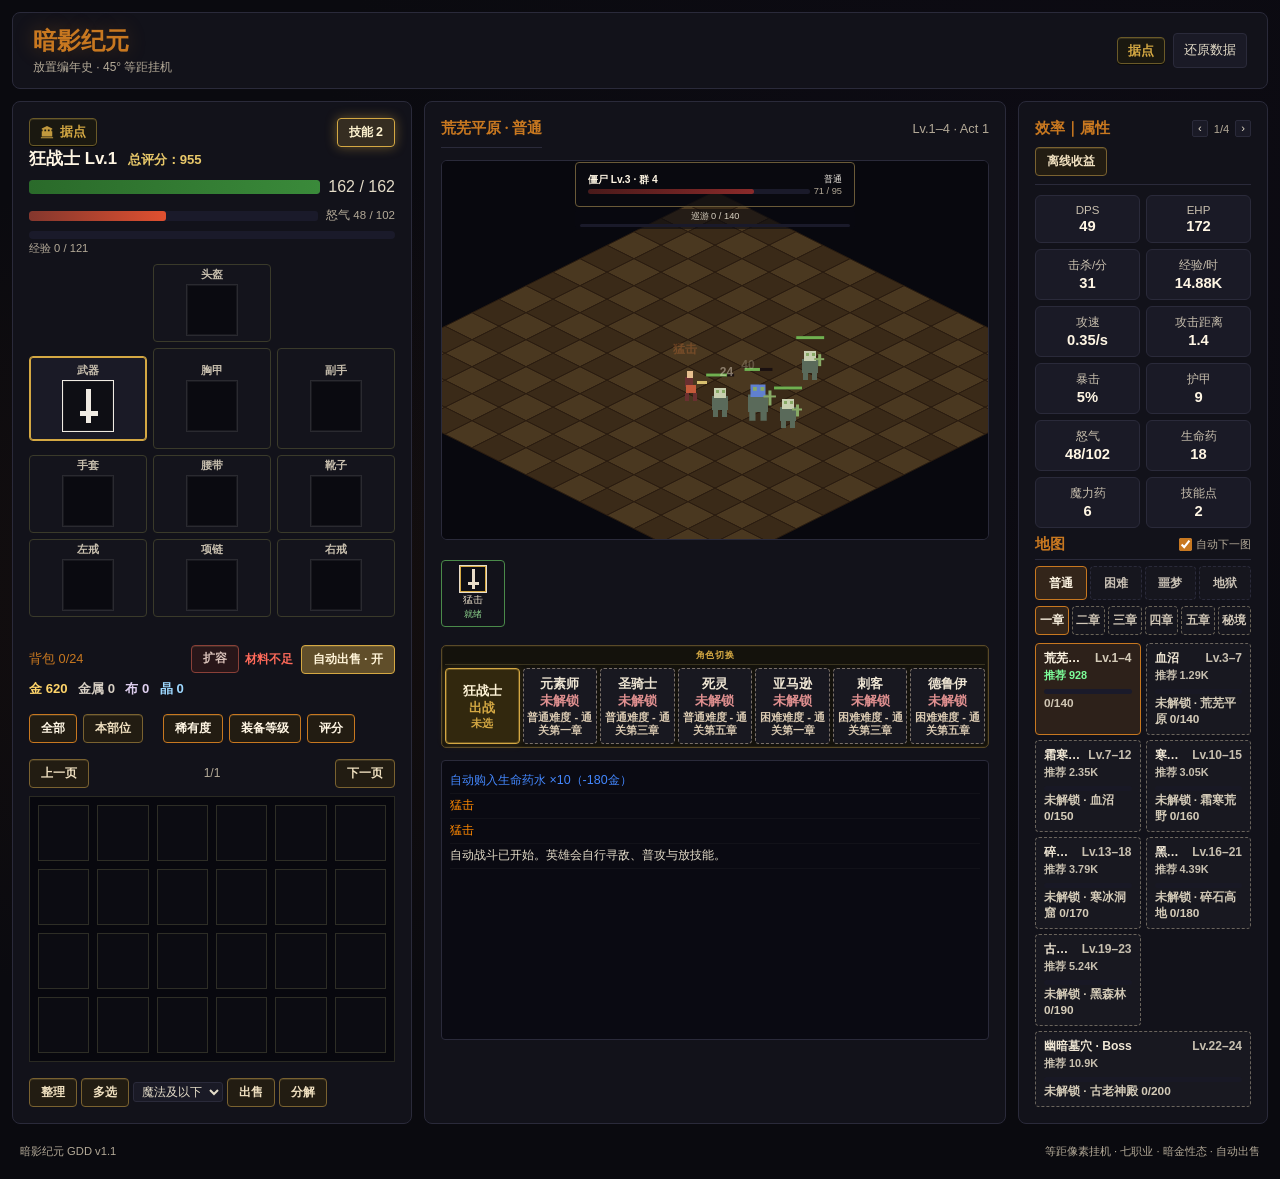
==== index.html @ 56e0a12c "Ship pack sizes, 25% lower drops, rarity scales, and per-hero auto-sell. Tune spawn counts by act an" ====
<!DOCTYPE html>
<html lang="zh-CN">
<head>
  <meta charset="UTF-8">
  <meta name="viewport" content="width=device-width, initial-scale=1, viewport-fit=cover">
  <meta name="theme-color" content="#0a0a0f">
  <meta name="apple-mobile-web-app-capable" content="yes">
  <title>暗影纪元：放置编年史</title>
  <script>
  (function () {
    function detectMobileUi() {
      const w = window.innerWidth || document.documentElement.clientWidth || 0;
      const h = window.innerHeight || document.documentElement.clientHeight || 0;
      const short = Math.min(w, h);
      const coarse = window.matchMedia('(pointer: coarse)').matches;
      const noHover = window.matchMedia('(hover: none)').matches;
      const ua = navigator.userAgent || '';
      const phone = /Android.*Mobile|iPhone|iPod|webOS|BlackBerry|IEMobile|Opera Mini|Mobile/i.test(ua)
        && !/iPad|Tablet/i.test(ua);
      const tablet = /iPad|Tablet|Android(?!.*Mobile)/i.test(ua)
        || (navigator.platform === 'MacIntel' && navigator.maxTouchPoints > 1);
      if (phone) return true;
      if (w <= 900) return true;
      if ((tablet || coarse || noHover) && w < 1100) return true;
      if ((coarse || noHover) && short < 700) return true;
      return false;
    }
    function applyUiMode() {
      const mobile = detectMobileUi();
      document.documentElement.dataset.ui = mobile ? 'mobile' : 'desktop';
    }
    applyUiMode();
    window.__detectMobileUi = detectMobileUi;
    window.__applyUiMode = applyUiMode;
  })();
  </script>
  <link rel="stylesheet" href="css/style.css?v=130">
</head>
<body data-mview="combat">
  <div class="app">
    <header class="header">
      <div class="logo">
        <h1>暗影纪元</h1>
        <span class="subtitle">放置编年史 · 45° 等距挂机</span>
      </div>
      <div class="header-actions">
        <button type="button" id="btn-town-m" class="btn-head mobile-only">据点</button>
        <button type="button" id="btn-reset-save" class="btn btn-danger">还原数据</button>
      </div>
    </header>

    <main class="main-grid">
      <section class="panel hero-panel" id="camp-panel">
        <div class="camp-head">
          <div>
            <button type="button" id="btn-shop" class="btn-head">
              <svg class="btn-ico" viewBox="0 0 16 16" aria-hidden="true"><path fill="currentColor" d="M1 14h14v1H1zm1-1h12V7H2zm1-6h2V5H3zm4 0h2V5H7zm4 0h2V5h-2zM2 4l6-3 6 3v1H2z"/></svg>
              据点
            </button>
            <div id="hero-name" class="hero-name">狂战士 Lv.1</div>
          </div>
          <div class="camp-head-right">
            <div id="hero-status" class="status dead" hidden></div>
            <button type="button" class="btn-small" id="btn-skills">技能</button>
          </div>
        </div>
        <div class="hp-container">
          <div class="hp-bar-bg"><div id="hero-hp-bar" class="hp-bar hero-hp"></div></div>
          <span id="hero-hp-text">120 / 120</span>
        </div>
        <div class="hp-container res-container">
          <div class="hp-bar-bg"><div id="hero-res-bar" class="hp-bar hero-res"></div></div>
          <span id="hero-res-text">魔法 0 / 100</span>
        </div>
        <div class="exp-container camp-exp">
          <div class="exp-bar-bg"><div id="exp-bar" class="exp-bar"></div></div>
          <span id="exp-text" class="exp-text">经验 0 / 500</span>
          <span id="exp-pen" class="exp-pen" hidden></span>
        </div>
        <div class="camp-mid">
          <div id="equip-slots" class="d2-doll"></div>
        </div>
        <div id="set-preview" class="set-preview"></div>
        <div class="camp-inv-head">
          <div class="camp-inv-title">
            <span>背包 <span id="inv-count">0/24</span></span>
            <div class="bag-expand-wrap">
              <button type="button" class="btn-small" id="btn-bag-expand">扩容</button>
              <span id="bag-expand-hint" class="bag-expand-hint" hidden>材料不足</span>
            </div>
            <div class="autosell-wrap">
              <button type="button" class="btn-small" id="btn-autosell">自动出售</button>
              <div id="autosell-pop" class="autosell-pop" hidden>
                <div class="as-scope">仅当前角色 · 与地图进度分开保存</div>
                <button type="button" class="as-opt as-off" data-as="off">关闭自动处理</button>
                <div class="as-acts">
                  <button type="button" class="as-opt" data-as-act="sell">处理：出售</button>
                  <button type="button" class="as-opt" data-as-act="salvage">处理：分解</button>
                </div>
                <div id="autosell-opts" class="as-opts"></div>
                <label class="as-ilvl">装备等级 ≥
                  <input id="as-ilvl" type="number" min="0" max="99" step="1" value="0">
                  不处理（0=不限）
                </label>
                <label class="as-keep"><input type="checkbox" id="as-better"> 留更高DPS</label>
              </div>
            </div>
          </div>
          <div class="res-strip">
            <span class="res gold">金 <span id="gold-amount">0</span></span>
            <span class="res mat-metal">金属 <span id="mat-metal">0</span></span>
            <span class="res mat-cloth">布 <span id="mat-cloth">0</span></span>
            <span class="res mat-crystal">晶 <span id="mat-crystal">0</span></span>
          </div>
        </div>
        <div id="camp-inv-filters" class="inv-filters"></div>
        <div id="inv-bulk-bar" class="bulk-bar" hidden></div>
        <div class="inv-pager">
          <button type="button" class="btn-small" id="inv-prev">上一页</button>
          <span id="inv-page-label">1/1</span>
          <button type="button" class="btn-small" id="inv-next">下一页</button>
        </div>
        <div id="camp-inv" class="inv-grid"></div>
        <div class="camp-inv-tools">
          <button type="button" class="btn-small" id="btn-sort">整理</button>
          <button type="button" class="btn-small" id="btn-inv-multi">多选</button>
          <select id="junk-q" class="sel-inline" title="装备筛选"></select>
          <button type="button" class="btn-small" id="btn-sell-junk">出售</button>
          <button type="button" class="btn-small" id="btn-salvage-junk">分解</button>
        </div>
      </section>

      <section class="panel combat-panel">
        <div class="map-info">
          <h2 id="current-map-name">荒芜平原</h2>
          <span id="map-level-range" class="map-level">怪物 Lv.1–6</span>
        </div>
        <div class="combat-stage">
          <canvas id="iso-canvas" class="iso-canvas" width="720" height="420"></canvas>
          <div class="combat-hud">
            <div class="monster-display compact">
              <div class="monster-title-row">
                <div id="monster-name" class="monster-name">搜寻目标…</div>
                <span id="monster-kind" class="monster-kind"></span>
              </div>
              <div class="hp-container">
                <div class="hp-bar-bg"><div id="monster-hp-bar" class="hp-bar monster-hp"></div></div>
                <span id="monster-hp-text">—</span>
              </div>
              <div id="boss-winrate" class="boss-winrate" style="display:none"></div>
            </div>
            <div id="kill-counter" class="kill-counter">击杀 0 / 80</div>
          </div>
          <div id="combat-buffs" class="combat-buffs"></div>
        </div>
        <div id="combat-skills" class="combat-skills" aria-label="主动技能"></div>
        <div class="char-switch">
          <div class="char-switch-label">角色切换</div>
          <div id="char-tabs" class="char-tabs" role="tablist" aria-label="切换角色"></div>
        </div>
        <div id="combat-log" class="combat-log"></div>
      </section>

      <section class="panel stats-panel">
        <div class="stats-head">
          <h2 id="attr-page-title">效率｜属性</h2>
          <span class="attr-pager">
            <button type="button" class="btn-tiny" id="attr-prev">‹</button>
            <span id="attr-page-label">1/4</span>
            <button type="button" class="btn-tiny" id="attr-next">›</button>
          </span>
          <button type="button" id="btn-offline" class="btn-small btn-offline">离线收益</button>
        </div>
        <div id="camp-attrs" class="camp-attrs"></div>
        <h2 class="map-head">地图
          <label class="map-auto"><input type="checkbox" id="chk-auto-next-map"> 自动下一图</label>
        </h2>
        <div id="map-select" class="map-select">
          <div id="diff-select" class="diff-select"></div>
          <div id="map-acts" class="map-acts"></div>
          <div id="map-list" class="map-list"></div>
        </div>
      </section>
    </main>

    <footer class="footer">
      <span>暗影纪元 GDD v1.1</span>
      <span>等距像素挂机 · 七职业 · 暗金性态 · 自动出售</span>
    </footer>
  </div>

  <nav id="mobile-nav" class="mobile-nav" aria-label="手机导航">
    <button type="button" data-mview="combat" class="on">战场</button>
    <button type="button" data-mview="camp">营地</button>
    <button type="button" data-mview="maps">地图</button>
  </nav>

  <div id="town-overlay" class="town-overlay">
    <div class="town-sheet">
      <nav id="town-nav" class="town-map" aria-label="据点地图"></nav>
      <div class="town-main">
        <div class="town-head">
          <div>
            <h2 id="town-title">荒村据点</h2>
            <p class="hint">出征未暂停。点地图建筑办理。</p>
          </div>
          <button type="button" class="btn btn-town-leave" id="town-close">返回出征</button>
        </div>
        <div id="town-room" class="town-room"></div>
      </div>
    </div>
  </div>

  <div id="item-tip" class="item-tip" hidden></div>
  <div id="build-pop" class="autosell-pop build-pop" hidden></div>

  <div id="modal" class="modal">
    <div class="modal-overlay"></div>
    <div class="modal-content">
      <h2 id="modal-title"></h2>
      <div id="modal-body"></div>
      <button class="modal-close" onclick="document.getElementById('modal').classList.remove('open')">✕</button>
    </div>
  </div>

  <script src="js/data.js?v=130"></script>
  <script src="js/catalog.js?v=130"></script>
  <script src="js/combat.js?v=130"></script>
  <script src="js/iso.js?v=130"></script>
  <script src="js/game.js?v=130"></script>
  <script src="js/ui.js?v=130"></script>
  <script src="js/main.js?v=130"></script>
</body>
</html>
---- css/style.css ----
:root {
  --bg-dark: #0a0a0f;
  --bg-panel: #12121a;
  --bg-panel-light: #1a1a26;
  --border: #2a2a3a;
  --border-glow: #4a3a2a;
  --text: #e4dcc8;
  --text-dim: #b4aa98;
  --text-bright: #fff6e4;
  --gold: #d4a843;
  --hp-green: #3a8a3a;
  --hp-red: #8a2a2a;
  --hp-monster: #6a2020;
  --accent: #c87820;
  --accent-glow: rgba(200, 120, 32, 0.3);
  --magic-blue: #4488ff;
  --rare-yellow: #fff06a;
  --unique-gold: #c8aa6e;
  --set-green: #00cc44;
  --legendary-orange: #ff8800;
}

* { margin: 0; padding: 0; box-sizing: border-box; }
html { -webkit-text-size-adjust: 100%; }
button, .map-btn, .inv-cell, .doll-cell, .csk, .act-tab, .town-pin {
  touch-action: manipulation;
}
.mobile-only { display: none; }
.mobile-nav { display: none; }
.header-actions { display: flex; align-items: center; gap: 8px; flex-shrink: 0; }

body {
  font-family: 'Noto Sans SC', sans-serif;
  background: var(--bg-dark);
  color: var(--text);
  min-height: 100vh;
  background-image:
    radial-gradient(ellipse at 20% 50%, rgba(80, 40, 10, 0.15) 0%, transparent 50%),
    radial-gradient(ellipse at 80% 20%, rgba(40, 20, 60, 0.1) 0%, transparent 50%);
}

.app {
  max-width: 1400px;
  margin: 0 auto;
  padding: 12px;
  min-height: 100vh;
  display: flex;
  flex-direction: column;
}

/* Header */
.header {
  display: flex;
  justify-content: space-between;
  align-items: center;
  padding: 12px 20px;
  background: var(--bg-panel);
  border: 1px solid var(--border);
  border-radius: 8px;
  margin-bottom: 12px;
  gap: 12px;
}
.btn-danger {
  background: #3a1818;
  border-color: #8a3030;
  color: #e8b0b0;
  font-size: 0.75rem;
  padding: 6px 10px;
}

.logo h1 {
  font-family: 'Cinzel', serif;
  font-size: 1.5rem;
  color: var(--accent);
  text-shadow: 0 0 20px var(--accent-glow);
}

.logo .subtitle {
  font-size: 0.75rem;
  color: var(--text-dim);
}

.hero-name {
  font-weight: 700;
  color: var(--text-bright);
  font-size: 1.05rem;
  margin-top: 2px;
  line-height: 1.35;
}
.hero-score {
  display: inline-block;
  margin-left: 6px;
  font-size: 0.82rem;
  font-weight: 700;
  color: #e8c86a;
}

.exp-container, .camp-exp {
  display: flex;
  flex-direction: column;
  gap: 2px;
  min-width: 0;
}

.exp-bar-bg {
  height: 8px;
  background: #1a1a2a;
  border-radius: 4px;
  overflow: hidden;
}

.exp-bar {
  height: 100%;
  background: linear-gradient(90deg, #6a4a10, var(--gold));
  border-radius: 4px;
  transition: width 0.3s;
  width: 0%;
}

.exp-text { font-size: 0.7rem; color: var(--text-dim); }
.exp-pen {
  font-size: 0.68rem;
  font-weight: 700;
  color: #ff8a5a;
}
.exp-pen.high { color: #ffb040; }
.exp-pen.low { color: #ff6a5a; }

.gold {
  color: var(--gold);
  font-weight: 700;
  font-size: 1rem;
}
.gold.dim { color: var(--text-dim); font-weight: 500; }

/* Main Grid */
.main-grid {
  display: grid;
  grid-template-columns: 400px 1fr 250px;
  gap: 12px;
  flex: 1;
  min-height: 0;
}

.panel {
  background: var(--bg-panel);
  border: 1px solid var(--border);
  border-radius: 8px;
  padding: 16px;
  display: flex;
  flex-direction: column;
  gap: 12px;
}

.panel h2 {
  font-family: 'Cinzel', serif;
  font-size: 0.95rem;
  color: var(--accent);
  border-bottom: 1px solid var(--border);
  padding-bottom: 8px;
}

/* Hero Panel */
.hero-panel {
  min-height: 0;
  overflow-x: hidden;
  overflow-y: auto;
  gap: 8px;
}

.camp-head {
  display: flex;
  justify-content: space-between;
  align-items: flex-start;
  gap: 8px;
}

.camp-head-right {
  display: flex;
  align-items: center;
  gap: 6px;
  flex-shrink: 0;
}
.btn-head {
  display: inline-flex;
  align-items: center;
  gap: 6px;
  background: #1a1810;
  border: 1px solid #6a5a28;
  color: var(--gold);
  font-size: 0.82rem;
  font-weight: 700;
  padding: 5px 10px;
  border-radius: 4px;
  cursor: pointer;
  line-height: 1.2;
  box-shadow: inset 0 1px 0 rgba(255, 220, 140, 0.12), 0 1px 0 #0a0a08;
}
.btn-head:hover {
  border-color: var(--gold);
  background: #2a2414;
  color: #fff4d0;
}
.btn-head .btn-ico {
  width: 14px;
  height: 14px;
  flex-shrink: 0;
  opacity: 0.9;
}
.stats-head {
  display: flex;
  justify-content: space-between;
  align-items: center;
  flex-wrap: wrap;
  gap: 8px;
  border-bottom: 1px solid var(--border);
  padding-bottom: 8px;
  margin-bottom: 4px;
}
.stats-head h2 { margin: 0; border-bottom: none; padding-bottom: 0; }
.stats-head .attr-pager { margin-left: auto; }
.stats-panel {
  gap: 6px;
}
.stats-panel .camp-attrs {
  flex: 0 0 auto;
  min-height: 0;
  overflow: visible;
}
.stats-panel .map-head {
  margin: 0;
  padding-bottom: 4px;
  display: flex;
  align-items: center;
  justify-content: space-between;
  gap: 8px;
}
.map-auto {
  display: flex;
  align-items: center;
  gap: 4px;
  font-size: 0.68rem;
  font-weight: 500;
  color: var(--text-dim);
  cursor: pointer;
  white-space: nowrap;
}
.map-auto input { accent-color: var(--accent); }
.stats-panel .map-select {
  flex: 1 1 auto;
  min-height: 0;
  margin-top: 0;
  overflow-y: auto;
}

.camp-meta {
  display: flex;
  justify-content: space-between;
  gap: 8px;
  font-size: 0.9rem;
}

.camp-inv-head {
  display: flex;
  flex-direction: column;
  align-items: stretch;
  gap: 6px;
  color: var(--accent);
  font-size: 0.8rem;
  min-width: 0;
}
.camp-inv-title {
  display: flex;
  align-items: center;
  flex-wrap: wrap;
  gap: 8px;
  min-width: 0;
}
.camp-inv-title > span {
  flex: 0 0 auto;
  white-space: nowrap;
}
.bag-expand-wrap {
  display: flex;
  align-items: center;
  gap: 6px;
  margin-left: auto;
  flex: 0 0 auto;
}
#btn-bag-expand {
  margin-left: 0;
  max-width: none;
  white-space: nowrap;
  text-align: center;
  line-height: 1.25;
}
.bag-expand-hint {
  color: #ff6a5a;
  font-size: 0.72rem;
  font-weight: 700;
  white-space: nowrap;
}
.autosell-wrap { position: relative; flex-shrink: 0; }
.res-strip {
  display: flex;
  flex-wrap: wrap;
  align-items: baseline;
  gap: 0.55em 0.8em;
  min-width: 0;
  width: 100%;
  overflow: visible;
  font-size: 0.82rem;
  font-weight: 700;
  font-variant-numeric: tabular-nums;
  color: var(--text-bright);
}
.res-strip .res {
  white-space: nowrap;
  flex: 0 1 auto;
  color: #efe6d2;
}
.res-strip .res.gold {
  color: #ffd56a;
  font-weight: 800;
  font-size: 1em;
}
.res-strip .res.mat-metal { color: #d8d0c4; }
.res-strip .res.mat-cloth { color: #e0d0f0; }
.res-strip .res.mat-crystal { color: #9ed8ff; }

.camp-inv-tools { display: flex; gap: 4px; flex-wrap: wrap; align-items: center; margin-top: 8px; }
.sel-inline {
  background: var(--bg-panel-light);
  color: var(--text);
  border: 1px solid var(--border);
  border-radius: 3px;
  padding: 2px 4px;
  font-size: 0.72rem;
}

.camp-inv {
  flex: 1;
  min-height: 110px;
  overflow-y: auto;
  background: #0a0a12;
  border: 1px solid var(--border);
  border-radius: 4px;
}

.camp-inv-row {
  display: flex;
  align-items: center;
  gap: 6px;
  padding: 5px 8px;
  border-bottom: 1px solid rgba(255,255,255,0.04);
  cursor: pointer;
  font-size: 0.75rem;
}

.camp-inv-row:hover { background: rgba(200, 120, 32, 0.08); }
.camp-inv-row.sel { background: rgba(200, 120, 32, 0.18); }
.camp-inv-row .grow { flex: 1; min-width: 0; overflow: hidden; text-overflow: ellipsis; white-space: nowrap; }

.camp-mid {
  display: flex;
  flex-direction: row;
  align-items: flex-start;
  justify-content: flex-start;
  gap: 10px;
  min-height: 0;
  flex: 0 0 auto;
}

.char-switch {
  display: flex;
  flex-direction: column;
  flex: 1 1 auto;
  min-width: 112px;
  background: #14120c;
  border: 1px solid #5a4a28;
  border-radius: 5px;
  padding: 6px 5px 5px;
  box-shadow: inset 0 0 0 1px rgba(212, 168, 67, 0.08);
}
.char-switch-label {
  font-size: 0.68rem;
  font-weight: 700;
  letter-spacing: 0.08em;
  color: var(--gold);
  text-align: center;
  margin-bottom: 5px;
  padding-bottom: 4px;
  border-bottom: 1px solid #3a3420;
}
.combat-panel .char-switch {
  flex: 0 0 auto;
  min-width: 0;
  width: 100%;
  padding: 3px 3px 3px;
}
.combat-panel .char-switch-label {
  font-size: 0.58rem;
  margin-bottom: 3px;
  padding-bottom: 2px;
}
.combat-panel .char-tabs {
  display: grid;
  grid-template-columns: repeat(7, minmax(0, 1fr));
  gap: 3px;
  overflow: visible;
  max-height: none;
}
.combat-panel .char-tab {
  min-height: 72px;
  min-width: 0;
  padding: 7px 3px 6px;
  font-size: 0.78rem;
  gap: 2px;
  border-radius: 4px;
}
.combat-panel .char-tab-line,
.combat-panel .char-tab-state,
.combat-panel .char-tab-lock {
  font-size: 0.8rem;
  line-height: 1.2;
}
.combat-panel .char-tab-build,
.combat-panel .char-tab-need {
  font-size: 0.7rem;
  font-weight: 700;
  line-height: 1.2;
  white-space: normal;
}
.combat-panel .char-tab-dot {
  width: 6px;
  height: 6px;
  top: 1px;
  right: 1px;
}
.char-tabs {
  display: flex;
  flex-direction: column;
  gap: 4px;
  flex: 1 1 auto;
  min-height: 0;
  overflow-y: auto;
}
.char-tab > * { pointer-events: none; }
.char-tab {
  position: relative;
  display: flex;
  flex-direction: column;
  align-items: center;
  justify-content: center;
  gap: 2px;
  width: 100%;
  text-align: center !important;
  background: #1e1a12;
  border: 1px solid #6a5a30;
  color: #e8dcc0;
  font-size: 0.78rem;
  font-weight: 700;
  padding: 6px 6px 5px;
  border-radius: 4px;
  cursor: pointer;
  line-height: 1.2;
  box-shadow: inset 0 1px 0 rgba(255, 220, 140, 0.08);
  touch-action: manipulation;
  min-height: 52px;
}
.char-tab-line {
  display: block;
  color: #fff4d8;
  width: 100%;
  text-align: center;
  white-space: nowrap;
  overflow: hidden;
  text-overflow: ellipsis;
}
.char-tab-build {
  display: block;
  font-size: 0.88rem;
  font-weight: 800;
  color: #ffe08a;
  line-height: 1.25;
  width: 100%;
  text-align: center;
  overflow: hidden;
  text-overflow: ellipsis;
  white-space: nowrap;
}
.char-tab.on .char-tab-build { color: var(--gold); }
.char-tab-state {
  font-size: inherit;
  font-weight: 700;
  color: #9aaa70;
}
.char-tab.on .char-tab-state { color: var(--gold); }
.char-tab.char-new {
  border-color: #e05050;
  box-shadow: 0 0 10px rgba(224, 48, 48, 0.5);
}
.char-tab-dot {
  position: absolute;
  top: 3px;
  right: 4px;
  width: 8px;
  height: 8px;
  border-radius: 50%;
  background: #ff3b3b;
  box-shadow: 0 0 6px #ff4444;
}
.char-tab-lock {
  font-size: inherit;
  font-weight: 700;
  color: #e09090;
}
.char-tab-need {
  display: block;
  font-size: 0.72rem;
  font-weight: 600;
  color: #d8c8b0;
  line-height: 1.25;
  width: 100%;
  text-align: center;
  white-space: nowrap;
  overflow: hidden;
  text-overflow: ellipsis;
}
.char-tab:hover:not(.locked) {
  border-color: var(--gold);
  color: #fff4d0;
  background: #2a2414;
}
.char-tab.on {
  border-color: var(--gold);
  color: var(--gold);
  background: #32280e;
  box-shadow: inset 0 0 0 1px rgba(212, 168, 67, 0.35), 0 0 8px rgba(212, 168, 67, 0.18);
}
.char-tab.open:not(.on) {
  background: #1c2210;
  border-color: #5a7040;
  color: #d8e8b8;
}
.char-tab.locked {
  opacity: 1;
  cursor: pointer;
  font-weight: 600;
  background: #181820;
  border: 1px dashed #7a7068;
  color: #d0c8bc;
  box-shadow: none;
}
.char-tab.locked .char-tab-line { color: #efe6d4; }

.camp-skills-wrap {
  display: flex;
  flex-direction: column;
  min-height: 0;
  background: #0e0e14;
  border: 1px solid var(--border);
  border-radius: 4px;
  padding: 6px;
}

.camp-skills-head {
  font-size: 0.75rem;
  color: var(--gold);
  margin-bottom: 4px;
  display: flex;
  justify-content: space-between;
  align-items: center;
  gap: 6px;
}

.camp-attrs {
  overflow-y: auto;
  flex: 1;
  min-height: 160px;
  display: flex;
  flex-direction: column;
  gap: 3px;
}
.eff-strip {
  display: grid;
  grid-template-columns: 1fr 1fr;
  gap: 6px;
  flex-shrink: 0;
}
.camp-attrs .eff-strip { flex: 0 0 auto; }
.eff-item {
  display: flex;
  flex-direction: column;
  align-items: center;
  justify-content: center;
  gap: 2px;
  background: var(--bg-panel-light);
  border: 1px solid var(--border);
  border-radius: 6px;
  padding: 8px 6px;
  font-size: 0.72rem;
  color: #c8bfae;
  text-align: center;
}
.eff-item span:last-child {
  color: var(--text-bright);
  font-weight: 700;
  font-size: 0.92rem;
  font-variant-numeric: tabular-nums;
}
.attr-row {
  display: flex;
  justify-content: space-between;
  font-size: 0.75rem;
  line-height: 1.45;
  color: #e8e0d0;
  border-bottom: 1px solid rgba(255,255,255,0.04);
  padding: 1px 0;
}
.attr-val { color: #fff4d8; font-weight: 600; }
.attr-pager { display: flex; align-items: center; gap: 6px; font-size: 0.7rem; color: var(--text-dim); }

.skill-icon-grid {
  display: grid;
  grid-template-columns: repeat(4, 1fr);
  gap: 8px;
}
.skill-icon-cell {
  background: #12121a;
  border: 1px solid #2e2e26;
  padding: 6px 4px 4px;
  cursor: pointer;
  display: flex;
  flex-direction: column;
  align-items: center;
  gap: 4px;
  position: relative;
}
.skill-add {
  position: absolute;
  top: 2px;
  right: 2px;
  z-index: 2;
  width: 20px;
  height: 20px;
  padding: 0;
  border: 1px solid var(--gold);
  background: rgba(212, 168, 67, 0.25);
  color: #fff4d0;
  font-weight: 700;
  cursor: pointer;
  border-radius: 2px;
  line-height: 18px;
}
.skill-add:hover { background: rgba(212, 168, 67, 0.5); }
.skill-use {
  width: 100%;
  margin-top: 2px;
  font-size: 0.58rem;
  padding: 2px 0;
  border-radius: 2px;
  cursor: pointer;
  border: 1px solid #4a4a38;
  background: #1a1a14;
  color: #c8c0a8;
}
.skill-use.on { border-color: #4a8a4a; color: #8ed48e; background: rgba(58, 138, 58, 0.18); }
.skill-use.off { border-color: #8a4040; color: #d08080; background: rgba(138, 42, 42, 0.18); }
.skill-icon-cell.skill-off { opacity: 0.62; }
.skill-icon-cell:hover, .skill-icon-cell.learned, .skill-icon-cell.sel-skill { border-color: var(--gold); }
.skill-icon-cell.sel-skill { box-shadow: 0 0 0 1px var(--gold); }
.skill-icon-cell.locked { opacity: 0.45; }
.skill-icon-cell .skill-ic-name {
  font-size: 0.65rem;
  color: #f0e8d8;
  text-align: center;
  line-height: 1.2;
  max-width: 100%;
  overflow: hidden;
  text-overflow: ellipsis;
  white-space: nowrap;
}
.skill-icon-cell .skill-ic-lv { font-size: 0.62rem; color: var(--gold); }
.lv-bonus { color: #8eebb0; font-weight: 800; }
.lv-grant { color: #c8aa6e; font-weight: 800; }
.item-icon.skill-ic.learned { box-shadow: inset 0 0 0 1px var(--gold); }

.cs-tree {
  font-size: 0.65rem;
  color: var(--accent);
  margin-top: 4px;
}

.cs-row {
  display: flex;
  align-items: center;
  gap: 4px;
  font-size: 0.68rem;
  line-height: 1.2;
  padding: 1px 0;
}

.cs-row.on .cs-name { color: var(--text-bright); }
.cs-row.off { opacity: 0.7; }
.cs-name {
  flex: 1;
  min-width: 0;
  overflow: hidden;
  text-overflow: ellipsis;
  white-space: nowrap;
}
.cs-need { color: #ffb070; font-size: 0.6rem; flex-shrink: 0; }
.cs-row.noweap .cs-name { color: #c08060; }

.stat-line, .affix-line {
  color: #f4eee0;
  font-size: 0.9rem;
  line-height: 1.45;
  display: flex;
  flex-wrap: wrap;
  align-items: baseline;
  gap: 6px;
  font-variant-numeric: tabular-nums;
}
.stat-line.dim { color: #c8c0b0; display: block; }
.skill-eff {
  color: #c8d8a8;
  font-size: 0.76rem;
  line-height: 1.35;
  margin: 2px 0;
}
.affix-line { font-weight: 600; }
.affix-tier { font-size: 0.72rem; font-weight: 800; letter-spacing: 0.02em; }
.affix-range { color: #8a8490; font-weight: 400; font-size: 0.72rem; }
.btn-tiny {
  background: var(--bg-panel-light);
  border: 1px solid var(--border);
  color: var(--text);
  padding: 0 5px;
  border-radius: 2px;
  cursor: pointer;
  font-size: 0.7rem;
  line-height: 1.3;
}
.btn-tiny:hover { border-color: var(--accent); }

.inv-pager {
  display: flex;
  align-items: center;
  justify-content: space-between;
  font-size: 0.75rem;
  color: var(--text-dim);
}

.item-tip[hidden] { display: none !important; }
.item-tip {
  position: fixed;
  z-index: 200;
  width: min(560px, calc(100vw - 16px));
  max-height: min(90vh, 820px);
  min-height: min(48vh, 420px);
  overflow: hidden;
  display: flex;
  flex-direction: column;
  background: #12121a;
  border: 1px solid var(--gold);
  box-shadow: 0 10px 32px rgba(0, 0, 0, 0.75);
  padding: 14px;
  border-radius: 4px;
  font-size: 0.94rem;
}
.item-tip.wide {
  width: min(980px, calc(100vw - 16px));
  max-height: min(92vh, 940px);
  min-height: min(62vh, 560px);
}
.inspect-split {
  display: grid;
  grid-template-columns: minmax(0, 1fr) minmax(168px, 240px);
  gap: 10px;
  align-items: stretch;
  flex: 1 1 auto;
  min-height: 0;
  overflow: hidden;
}
.inspect-main {
  min-width: 0;
  overflow-y: auto;
  padding-right: 2px;
}
.inspect-side {
  display: flex;
  flex-direction: column;
  gap: 8px;
  min-width: 0;
  overflow-y: auto;
}
.inspect-side .inspect-actions {
  flex-direction: column;
  align-items: stretch;
  margin-top: 0;
  padding-bottom: 0;
}
.inspect-side .inspect-actions .btn-small {
  width: 100%;
}
.inspect-side .inspect-craft {
  margin-top: 0;
  padding-top: 8px;
  border-top: 1px solid #3a3428;
}
.inspect-side .enhance-row {
  flex-basis: auto;
  width: 100%;
}
.inspect-side .cost-line {
  flex-wrap: wrap;
  white-space: normal;
}
.item-tip .inspect-actions {
  flex: 0 0 auto;
  position: relative;
  top: auto;
  z-index: 2;
  background: #12121a;
  padding-bottom: 8px;
  margin-top: 0;
  margin-bottom: 4px;
}
.item-tip .inspect-body {
  flex: 1 1 auto;
  min-height: 0;
  overflow-y: auto;
}

.item-svg {
  width: 22px;
  height: 22px;
  display: block;
  image-rendering: pixelated;
  shape-rendering: crispEdges;
}
.item-icon.lg .item-svg { width: 28px; height: 28px; }

.inspect-name { font-weight: 700; font-size: 1.08rem; }
.inspect-name.unique-name {
  text-shadow: 0 0 8px rgba(200, 170, 110, 0.55);
  letter-spacing: 0.02em;
}
.quality-tag.unique-tag {
  color: #c8aa6e;
  text-shadow: 0 0 6px rgba(200, 170, 110, 0.35);
}
.inspect-actions { display: flex; flex-wrap: wrap; gap: 4px; margin-top: 6px; flex-shrink: 0; }
.btn-equip {
  min-height: 34px;
  padding: 6px 14px;
  font-size: 0.88rem;
  background: #2a2410;
  border-color: var(--gold);
  color: #fff4d0;
}
.inspect-craft {
  flex-basis: 100%;
  display: flex;
  flex-direction: column;
  gap: 6px;
  margin-top: 8px;
  padding-top: 8px;
  border-top: 1px solid #3a3428;
  flex-shrink: 0;
}
.enhance-row {
  flex-basis: 100%;
  display: flex;
  flex-direction: column;
  align-items: flex-start;
  gap: 4px;
  margin-top: 2px;
}
.cost-line {
  display: flex;
  flex-wrap: nowrap;
  gap: 0.7em;
  font-size: clamp(0.7rem, 1.3vw, 0.82rem);
  font-variant-numeric: tabular-nums;
  color: #e6dcc8;
  white-space: nowrap;
  overflow: hidden;
}
.cost-need.ok { color: #6ee08a; font-weight: 600; }
.cost-need.short { color: #ff6a5a; font-weight: 700; }
.expand-cost-list { display: flex; flex-direction: column; gap: 4px; margin: 10px 0; }
.expand-cost-row {
  display: flex;
  justify-content: space-between;
  gap: 12px;
  font-size: 0.85rem;
  padding: 4px 0;
  border-bottom: 1px solid rgba(255,255,255,0.06);
}
.cost-need.ok { color: #6ee08a; font-weight: 600; }
.cost-need.short { color: #ff6a5a; font-weight: 700; }
.bag-expand-hint {
  color: #ff6a5a;
  font-size: 0.72rem;
  font-weight: 700;
  white-space: nowrap;
}
.btn-small.ready {
  border-color: #5ad878;
  color: #e8ffe8;
  background: rgba(70, 160, 90, 0.32);
}
.btn-small.ready:hover { border-color: #8cff9a; background: rgba(80, 180, 100, 0.45); }
.btn-small.lack {
  border-color: #8a4038;
  color: #d8c0b8;
  background: rgba(80, 30, 24, 0.35);
}
.btn-small.lack:hover { border-color: #ff6a5a; }
.btn-small.lack:hover { border-color: #ff6a5a; }
.swap-list { margin-top: 6px; display: flex; flex-direction: column; gap: 4px; }
.swap-row {
  display: flex;
  align-items: center;
  gap: 6px;
  background: #12121a;
  border: 1px solid var(--border);
  border-radius: 4px;
  padding: 4px 6px;
  font-size: 0.72rem;
}
.swap-row .grow { flex: 1; min-width: 0; }
.set-preview { font-size: 0.72rem; color: var(--set-green); min-height: 1em; display: flex; flex-wrap: wrap; gap: 6px 10px; }
.set-preview .set-hot-name { cursor: help; border-bottom: 1px dotted rgba(110, 255, 154, 0.45); }
.set-hot { position: relative; margin-top: 8px; }
.set-hot-name { color: #6eff9a; font-weight: 600; cursor: help; }
.set-tip-pop {
  display: none;
  margin-top: 4px;
  padding: 6px 8px;
  background: #0c0c14;
  border: 1px solid #2a4a32;
  border-radius: 4px;
}
.set-hot:hover .set-tip-pop { display: block; }

.status {
  padding: 6px 12px;
  border-radius: 4px;
  font-size: 0.85rem;
  text-align: center;
}

.status.fighting { background: rgba(58, 138, 58, 0.2); color: #6aba6a; }
.status.dead { background: rgba(138, 42, 42, 0.3); color: #cc6666; }

.hp-container {
  display: flex;
  align-items: center;
  gap: 8px;
}

.hp-bar-bg {
  flex: 1;
  height: 14px;
  background: #1a1a2a;
  border-radius: 3px;
  overflow: hidden;
}

.hp-bar { height: 100%; transition: width 0.2s; border-radius: 3px; }
.hero-hp { background: linear-gradient(90deg, #2a6a2a, var(--hp-green)); width: 100%; }
.monster-hp { background: linear-gradient(90deg, #4a1a1a, var(--hp-red)); width: 0%; }
.res-container { margin-top: 4px; }
.res-container .hp-bar-bg { height: 10px; }
.hero-res { width: 0%; background: linear-gradient(90deg, #6a2018, #e05030); }
#hero-res-text { font-size: 0.72rem; color: var(--text-dim); white-space: nowrap; }

.equip-grid {
  display: grid;
  grid-template-columns: 1fr 1fr;
  gap: 6px;
}

.equip-slot {
  background: var(--bg-panel-light);
  border: 1px solid var(--border);
  border-radius: 4px;
  padding: 6px 8px;
  font-size: 0.75rem;
  cursor: pointer;
}
.equip-slot:hover { border-color: var(--accent); }
.equip-slot.sel { border-color: var(--accent); background: rgba(200, 120, 32, 0.15); }

.d2-doll {
  display: grid;
  grid-template-columns: repeat(3, minmax(0, 1fr));
  grid-auto-rows: max-content;
  gap: 6px;
  max-width: none;
  margin: 0;
  width: 100%;
  flex: 0 0 auto;
  align-self: stretch;
  height: max-content;
}
.doll-cell {
  background: #14141c;
  border: 1px solid #3a3a2a;
  border-radius: 4px;
  min-height: 72px;
  cursor: pointer;
  display: flex;
  flex-direction: column;
  align-items: center;
  justify-content: center;
  gap: 3px;
  padding: 4px 3px 5px;
}
.doll-cell.blank { background: transparent; border: none; pointer-events: none; min-height: 0; padding: 0; }
.doll-cell .slot-label {
  font-size: 0.68rem;
  line-height: 1.1;
  font-weight: 700;
  color: #c8bfae;
}
.d2-doll .item-icon,
.d2-doll .item-icon.lg {
  width: 52px;
  height: 52px;
  margin-bottom: 0;
}
.d2-doll .item-svg {
  width: 38px;
  height: 38px;
}
.d2-doll .item-glyph { font-size: 20px; }
.build-pop-title {
  font-size: 0.88rem;
  color: #1a1208;
  font-weight: 800;
  letter-spacing: 0.1em;
  text-align: center;
  margin: -10px -10px 10px;
  padding: 8px 10px;
  background: linear-gradient(180deg, #f0d078, #c8a040);
  border-bottom: 1px solid #8a6820;
  text-shadow: none;
}
.rec-mark {
  position: absolute;
  top: 0;
  right: 0;
  font-size: 8px;
  line-height: 1;
  font-weight: 800;
  color: #1a1208;
  background: #ffc24a;
  padding: 1px 2px;
  border-radius: 0 0 0 3px;
  pointer-events: none;
  z-index: 2;
}
.doll-cell:hover { border-color: var(--accent); }
.doll-cell.sel { border-color: var(--gold); box-shadow: inset 0 0 0 1px var(--gold); }

.item-icon {
  width: 36px;
  height: 36px;
  display: flex;
  align-items: center;
  justify-content: center;
  border: 1px solid #555;
  background: #0e0e14;
  image-rendering: pixelated;
  box-shadow: inset 0 0 0 1px rgba(255,255,255,0.06);
}
.item-icon.lg { width: 40px; height: 40px; margin-bottom: 4px; }
.item-icon.empty { background: #0a0a10; border-color: #2a2a30; }
.item-glyph { font-size: 16px; line-height: 1; filter: drop-shadow(1px 1px 0 #000); }
.item-icon.q-magic { background: #101828; }
.item-icon.q-rare {
  background: #1a1c08;
  box-shadow: inset 0 0 0 1px #4a4810;
}
.item-icon.q-set { background: #102410; }
.item-icon.q-ancientSet {
  background: linear-gradient(180deg, #243818 0%, #102410 100%);
  box-shadow: inset 0 0 0 1px #c8ff6a, 0 0 10px rgba(255, 122, 106, 0.35);
}
.item-icon.q-unique {
  background: linear-gradient(180deg, #3a2c14 0%, #161008 100%);
  box-shadow: inset 0 0 0 1px #c8aa6e, 0 0 10px rgba(200, 170, 110, 0.4);
}
.item-icon.q-ancientUnique {
  background: linear-gradient(180deg, #4a3410 0%, #1a0c08 100%);
  box-shadow: inset 0 0 0 1px #ffe08a, 0 0 12px rgba(255, 122, 106, 0.45);
}
.item-icon.q-unique::before, .item-icon.q-ancientUnique::before {
  content: '';
  position: absolute;
  inset: 3px;
  border: 1px solid rgba(232, 208, 150, 0.45);
  pointer-events: none;
}
.item-icon.q-legendary, .item-icon.q-ancient { background: #28140c; }
.item-icon.blocked { outline: 1px solid #c05050; }
.icon-ban {
  position: absolute;
  right: 0;
  bottom: 0;
  font-size: 9px;
  line-height: 1.15;
  padding: 0 2px;
  background: #8a1818;
  color: #ffd4d0;
  font-weight: 800;
  pointer-events: none;
}
.inv-cell.blocked { border-color: #a04040; }
.inv-cell.q-unique { border-color: #c8aa6e; box-shadow: 0 0 6px rgba(200, 170, 110, 0.35); }
.inv-cell.q-ancientUnique { border-color: #ffe08a; box-shadow: 0 0 8px rgba(255, 122, 106, 0.4); }
.doll-cell.blocked { border-color: #a04040; }
.equip-block {
  color: #ff8a7a;
  font-weight: 700;
  font-size: 0.8rem;
  line-height: 1.35;
  margin: 4px 0 6px;
}
.btn-small:disabled {
  opacity: 0.5;
  cursor: not-allowed;
  border-color: #6a3030;
  color: #c09090;
}
.item-icon { position: relative; }
.class-mark {
  position: absolute;
  left: 1px;
  bottom: 1px;
  font-size: 8px;
  line-height: 1;
  color: #f0e8d0;
  text-shadow: 0 0 2px #000, 1px 1px 0 #000;
  font-weight: 800;
  pointer-events: none;
}
.affix-line.ex-affix { font-weight: 700; }

.inv-grid {
  display: grid;
  grid-template-columns: repeat(6, 1fr);
  grid-template-rows: repeat(4, 56px);
  gap: 8px;
  flex: none;
  min-height: 0;
  overflow: hidden;
  background: #08080e;
  border: 1px solid #2a2a22;
  padding: 8px;
}
.inv-cell {
  aspect-ratio: auto;
  height: 56px;
  background: #12121a;
  border: 1px solid #2e2e26;
  padding: 0;
  cursor: pointer;
  display: flex;
  align-items: center;
  justify-content: center;
  position: relative;
}
.inv-cell .item-icon { width: 44px; height: 44px; }
.inv-cell.empty-cell { cursor: default; background: #0c0c12; }
.inv-cell.sel { border-color: var(--gold); }
.inv-cell.picked {
  border-color: #d4a843;
  box-shadow: inset 0 0 0 1px #d4a843;
}
.inv-cell.picked::after {
  content: '✓';
  position: absolute;
  right: 2px;
  top: 1px;
  font-size: 10px;
  color: #ffe080;
  text-shadow: 0 0 4px #000;
  pointer-events: none;
}
.inv-cell:hover:not(.empty-cell) { border-color: var(--accent); }

.bulk-bar {
  display: flex;
  flex-wrap: wrap;
  gap: 6px;
  align-items: center;
  font-size: 0.72rem;
  color: var(--text-dim);
  min-height: 22px;
}
.bulk-bar[hidden] { display: none; }

.autosell-wrap { position: relative; flex-shrink: 0; }
.autosell-pop {
  position: fixed;
  z-index: 80;
  width: 240px;
  max-width: calc(100vw - 16px);
  max-height: min(70vh, 420px);
  overflow-x: hidden;
  overflow-y: auto;
  background: #12121a;
  border: 1px solid #3a3428;
  border-radius: 6px;
  padding: 8px;
  display: flex;
  flex-direction: column;
  gap: 4px;
  box-shadow: 0 8px 20px rgba(0,0,0,0.45);
  box-sizing: border-box;
}
.autosell-pop[hidden] { display: none; }
.build-pop {
  z-index: 160;
  background: linear-gradient(180deg, #6a542e 0%, #3e3018 42%, #2a2010 100%);
  border: 3px solid #f0d078;
  border-radius: 8px;
  box-shadow:
    0 14px 32px rgba(0, 0, 0, 0.65),
    0 0 0 1px #1a1208,
    inset 0 1px 0 rgba(255, 240, 180, 0.45);
  color: #fff8e8;
  padding: 10px;
}
.build-pop .as-opt {
  background: #3a301c;
  border: 1px solid #c8a050;
  color: #fff8e0;
}
.build-pop .as-opt:hover {
  border-color: #f0d078;
  background: #3a301c;
}
.build-pop .as-opt.on {
  border-color: #ffe08a;
  background: rgba(232, 176, 64, 0.38);
  color: #fff8e8;
}
.build-pop .as-opt .as-hint {
  color: #e0d0a8;
}
.build-pop .as-off {
  background: #2a1814;
  border-color: #a06050;
  color: #f0d0c4;
}
.as-scope {
  font-size: 0.68rem;
  font-weight: 700;
  color: var(--gold);
  margin-bottom: 6px;
}
.as-acts { display: grid; grid-template-columns: 1fr 1fr; gap: 4px; margin: 2px 0 6px; }
.as-opt {
  text-align: left;
  width: 100%;
  padding: 5px 8px;
  border: 1px solid #2e2e26;
  background: #1a1a14;
  color: #d8d0c0;
  border-radius: 3px;
  cursor: pointer;
  font-size: 0.72rem;
}
.as-opt:hover { border-color: var(--gold); }
.as-opt.on { border-color: var(--gold); background: rgba(212, 168, 67, 0.28); color: #fff4d0; }
.as-opt .as-hint {
  display: block;
  font-size: 0.66rem;
  color: #c8bfae;
  font-weight: 500;
}
#btn-autosell.on {
  border-color: var(--gold);
  background: rgba(212, 168, 67, 0.4);
  color: #fff4d8;
}
#btn-autosell.off { opacity: 0.85; }
.as-ilvl, .as-keep {
  display: flex;
  align-items: center;
  gap: 4px;
  font-size: 0.74rem;
  color: #d8d0c0;
  margin: 4px 0 0;
}
.as-ilvl input {
  width: 52px;
  background: #0c0c12;
  color: var(--text);
  border: 1px solid var(--border);
  border-radius: 3px;
  padding: 2px 4px;
}

.cmp-row { display: grid; grid-template-columns: 1fr 1fr; gap: 8px; }
.cmp-row.cols-3 { grid-template-columns: 1fr 1fr 1fr; }
.ring-dps { display: flex; flex-direction: column; gap: 2px; }
.cmp-col { background: #12121a; padding: 6px; border-radius: 4px; }
.cmp-col.compact { text-align: center; }
.cmp-col.compact .item-icon { margin: 0 auto 4px; }
.cmp-tag { font-size: 0.68rem; color: var(--text-dim); margin-bottom: 4px; }
.cmp-table {
  display: flex;
  flex-direction: column;
  gap: 2px;
  margin: 8px 0;
  font-size: 0.74rem;
}
.cmp-stat {
  display: grid;
  grid-template-columns: 1.4fr 0.8fr 0.8fr 0.7fr;
  gap: 4px;
  padding: 3px 6px;
  background: #0e0e14;
  border-radius: 3px;
}
.cmp-stat.head {
  color: var(--text-dim);
  font-size: 0.68rem;
  background: transparent;
}
.cmp-stat.up .cmp-stat-d, .cmp-stat.up .cmp-stat-new { color: #7dff9a; }
.cmp-stat.down .cmp-stat-d, .cmp-stat.down .cmp-stat-new { color: #ff8a7a; }
.cmp-stat.same .cmp-stat-d { color: var(--text-dim); }
.gear-score {
  display: flex;
  flex-wrap: wrap;
  gap: 6px 10px;
  margin: 6px 0 4px;
}
.gear-score.compact { justify-content: center; margin: 4px 0 0; }
.gear-score.blocked { color: #ff8a7a; font-size: 0.75rem; }
.gs { font-variant-numeric: tabular-nums; font-weight: 700; font-size: 0.78rem; }
.g-D { color: #9a968c; }
.g-C { color: #8ec8ff; }
.g-B { color: #fff06a; }
.g-A { color: #ffb040; }
.g-S { color: #ff7a6a; }
.g-SS { color: #e0c8ff; text-shadow: 0 0 8px rgba(200, 160, 255, 0.4); }
.g-SSS { color: #ffe08a; text-shadow: 0 0 10px rgba(255, 200, 80, 0.55); }
.score-compare {
  background: #0e0e14;
  border: 1px solid #2a2a22;
  border-radius: 4px;
  padding: 8px;
  margin: 6px 0;
}
.score-pair {
  display: grid;
  grid-template-columns: 1fr 1fr;
  gap: 8px;
  margin: 6px 0;
}
.score-line {
  display: grid;
  grid-template-columns: 2.2em 1fr auto 1fr auto;
  gap: 6px;
  align-items: center;
  padding: 3px 0;
  font-size: 0.8rem;
}
.score-k { color: var(--text-dim); }
.score-arrow { color: var(--text-dim); }
.cmp-stat-name { color: var(--text); overflow: hidden; text-overflow: ellipsis; white-space: nowrap; }
.cmp-stat-old { color: var(--text-dim); text-align: right; }
.cmp-stat-new, .cmp-stat-d { text-align: right; font-variant-numeric: tabular-nums; }
.cmp-stat-d.up { color: #7dff9a; }
.cmp-stat-d.down { color: #ff8a7a; }
.cmp-stat-d.same { color: var(--text-dim); }
.skill-need { color: #ffb080; font-size: 0.75rem; margin-top: 2px; }

.slot-label { color: #c8bfae; display: block; font-size: 0.65rem; }
.item-name { font-weight: 500; }
.empty { color: var(--text-dim); font-style: italic; }

.action-buttons {
  display: grid;
  grid-template-columns: 1fr 1fr;
  gap: 6px;
}

.btn {
  background: var(--bg-panel-light);
  border: 1px solid var(--border);
  color: var(--text);
  padding: 8px 10px;
  border-radius: 4px;
  cursor: pointer;
  font-size: 0.8rem;
  transition: all 0.2s;
}

.btn:hover {
  border-color: var(--accent);
  background: rgba(200, 120, 32, 0.1);
}

.btn-offline.glow {
  border-color: var(--gold);
  box-shadow: 0 0 12px rgba(212, 168, 67, 0.4);
  animation: pulse 2s infinite;
}

#btn-skills.skill-ready {
  border-color: var(--gold);
  color: #fff4d0;
  background: rgba(212, 168, 67, 0.18);
  box-shadow: 0 0 12px rgba(212, 168, 67, 0.45);
  animation: pulse 1.4s infinite;
  font-weight: 700;
}

@keyframes pulse {
  0%, 100% { box-shadow: 0 0 8px rgba(212, 168, 67, 0.3); }
  50% { box-shadow: 0 0 16px rgba(212, 168, 67, 0.6); }
}

.combat-stage { position: relative; }
.combat-hud {
  position: absolute;
  top: 2px;
  left: 50%;
  transform: translateX(-50%);
  z-index: 3;
  width: min(70%, 280px);
  display: flex;
  flex-direction: column;
  gap: 2px;
  pointer-events: none;
}
.combat-hud .monster-display {
  pointer-events: auto;
  padding: 2px 6px 3px;
  background: rgba(10, 10, 16, 0.72);
  border: 1px solid #6a5a38;
  border-radius: 4px;
  text-align: left;
}
.combat-hud .monster-title-row {
  gap: 4px;
  align-items: center;
}
.combat-hud .monster-name {
  font-size: 0.64rem;
  font-weight: 700;
  margin-bottom: 0;
  line-height: 1.15;
  color: var(--text-bright);
  white-space: nowrap;
  overflow: hidden;
  text-overflow: ellipsis;
  min-width: 0;
}
.combat-hud .monster-kind { font-size: 0.58rem; }
.combat-hud .hp-container { gap: 4px; }
.combat-hud .hp-bar-bg { height: 5px; }
.combat-hud #monster-hp-text { font-size: 0.58rem; color: var(--text-dim); white-space: nowrap; }
.combat-hud .boss-winrate { margin-top: 1px; font-size: 0.58rem; }
.combat-hud .kill-counter {
  text-align: center;
  font-size: 0.58rem;
  color: #d8d0c0;
  background: rgba(10, 10, 16, 0.58);
  border-radius: 3px;
  padding: 1px 5px 2px;
}
.combat-hud .kill-counter .map-prog { margin-top: 1px; height: 3px; }
.combat-skills {
  display: flex;
  flex-wrap: wrap;
  gap: 6px;
  margin: 8px 0 6px;
  min-height: 58px;
}
.csk {
  position: relative;
  display: flex;
  flex-direction: column;
  align-items: center;
  gap: 2px;
  width: 64px;
  padding: 4px 3px 5px;
  overflow: hidden;
  background: #12121a;
  border: 1px solid #3a3a32;
  border-radius: 4px;
  color: #e8dcc8;
  cursor: pointer;
}
.csk .item-icon { width: 28px; height: 28px; position: relative; z-index: 1; }
.csk-name {
  font-size: 0.62rem;
  line-height: 1.1;
  max-width: 58px;
  overflow: hidden;
  text-overflow: ellipsis;
  white-space: nowrap;
  position: relative;
  z-index: 1;
}
.csk-st {
  font-size: 0.58rem;
  color: #8ed48e;
  position: relative;
  z-index: 1;
}
.csk-cd-fill {
  position: absolute;
  left: 0;
  right: 0;
  bottom: 0;
  height: 0;
  background: rgba(40, 48, 80, 0.72);
  pointer-events: none;
  z-index: 0;
}
.csk.ready { border-color: #4a8a4a; }
.csk.cast {
  border-color: #e8c050;
  box-shadow: 0 0 8px rgba(232, 192, 80, 0.35);
}
.csk.cast .csk-st { color: #ffd070; }
.csk.cd .csk-st { color: #8ec8ff; }
.csk.oom { border-color: #6a5080; }
.csk.oom .csk-st { color: #c090ff; }
.csk.off { opacity: 0.5; border-color: #5a3030; }
.csk.off .csk-st { color: #cc8888; }
.csk:hover { border-color: var(--gold); }
.csk-empty {
  color: var(--text-dim);
  font-size: 0.75rem;
  padding: 8px 4px;
}
.iso-canvas {
  width: 100%;
  height: 380px;
  background: #08080e;
  border: 1px solid var(--border);
  border-radius: 6px;
  image-rendering: pixelated;
  display: block;
}
.combat-buffs {
  position: absolute;
  top: 8px;
  left: 8px;
  display: flex;
  flex-direction: column;
  gap: 4px;
  pointer-events: none;
  z-index: 2;
  max-width: 28%;
}
.buff-chip {
  display: flex;
  align-items: center;
  gap: 6px;
  background: rgba(10, 10, 18, 0.86);
  border: 1px solid #5a4a32;
  border-radius: 4px;
  padding: 3px 8px;
  font-size: 0.72rem;
  color: #e8dcc8;
}
.buff-chip.aura { border-color: #c87820; }
.buff-chip.shape { border-color: #6aba6a; }
.buff-chip.buff { border-color: #80a0ff; }
.buff-lv { color: var(--gold); }
.buff-time { color: var(--text-dim); margin-left: auto; }

.monster-display.compact { padding: 10px 12px; text-align: left; }
.monster-title-row { display: flex; justify-content: space-between; align-items: baseline; gap: 8px; }
.monster-kind { font-size: 0.75rem; }
.inv-toolbar, .inv-filters, .inv-actions { display: flex; flex-wrap: wrap; gap: 6px; margin: 8px 0; align-items: center; }
.filter-gap { width: 8px; }

.d4-cmp {
  display: grid;
  grid-template-columns: 1fr 1fr;
  gap: 10px;
  margin-top: 8px;
  align-items: start;
}
.d4-cmp .cmp-col {
  background: #0c0c14;
  border: 1px solid #2a2a26;
  border-radius: 4px;
  padding: 8px;
}
.d4-cmp .cmp-new { border-color: #5a4a20; }
.d4-cmp .cmp-old { opacity: 0.88; }
.affix-delta {
  font-size: 0.72rem;
  font-weight: 700;
  margin-left: 4px;
}
.affix-delta.up { color: #7dff9a; }
.affix-delta.down { color: #ff8a7a; }
.affix-line.lost { color: #ff8a7a; font-weight: 500; opacity: 0.9; }
.btn-small.on { border-color: var(--accent); color: var(--text-bright); }
.locked-item { outline: 1px solid var(--gold); }
.morph-line { color: #f0c86a; font-size: 0.8rem; margin-top: 4px; }
.map-btn.locked { cursor: not-allowed; }
.sel {
  width: 100%;
  margin: 8px 0;
  background: var(--bg-panel-light);
  color: var(--text);
  border: 1px solid var(--border);
  padding: 8px;
  border-radius: 4px;
}
label.hint { display: block; margin: 8px 0; }

/* Combat Panel */
.combat-panel { min-height: 400px; }

.map-info {
  display: flex;
  justify-content: space-between;
  align-items: baseline;
}

.map-level { color: var(--text-dim); font-size: 0.8rem; }

.monster-display {
  background: var(--bg-panel-light);
  border: 1px solid var(--border);
  border-radius: 8px;
  padding: 20px;
  text-align: center;
}

.monster-name {
  font-size: 1.2rem;
  font-weight: 700;
  color: var(--text-bright);
  margin-bottom: 12px;
}

.boss-winrate {
  margin-top: 8px;
  color: var(--accent);
  font-size: 0.85rem;
}

.kill-counter {
  text-align: center;
  color: var(--text-dim);
  font-size: 0.85rem;
  padding: 4px;
  background: var(--bg-panel-light);
  border-radius: 4px;
}

.combat-log {
  flex: 1;
  overflow-y: auto;
  max-height: 280px;
  background: #0a0a12;
  border: 1px solid var(--border);
  border-radius: 4px;
  padding: 8px;
  font-size: 0.78rem;
  line-height: 1.6;
}

.log-entry { padding: 2px 0; border-bottom: 1px solid rgba(255,255,255,0.03); }
.log-entry.kill { color: #aaa; }
.log-entry.loot { color: var(--magic-blue); }
.log-entry.skill { color: var(--legendary-orange); }
.log-entry.boss { color: #ff4444; font-weight: 600; }
.log-entry.death { color: #cc4444; }
.log-entry.level { color: var(--gold); font-weight: 600; }

/* Stats Panel */
.stat-grid {
  display: grid;
  grid-template-columns: 1fr 1fr;
  gap: 8px;
}

.stat-item {
  background: var(--bg-panel-light);
  border: 1px solid var(--border);
  border-radius: 4px;
  padding: 8px;
  text-align: center;
}

.stat-label { display: block; font-size: 0.72rem; color: #c8bfae; }
.stat-value { display: block; font-size: 1.1rem; font-weight: 700; color: var(--text-bright); }

.map-select { margin-top: 4px; }
.act-tab, .map-btn { touch-action: manipulation; }
.map-btn > *, .act-tab > * { pointer-events: none; }

.diff-select {
  display: grid;
  grid-template-columns: repeat(4, 1fr);
  gap: 3px;
  margin-bottom: 6px;
}
.diff-tab {
  background: var(--bg-panel-light);
  border: 1px solid var(--border);
  color: #d8d0c0;
  padding: 6px 2px;
  border-radius: 4px;
  cursor: pointer;
  font-size: 0.72rem;
  font-weight: 700;
  touch-action: manipulation;
  min-height: 34px;
}
.diff-tab > * { pointer-events: none; }
.diff-tab:hover { border-color: var(--accent); color: var(--text); }
.diff-tab.active {
  color: var(--text-bright);
  background: rgba(200, 120, 32, 0.18);
  border-color: var(--accent);
}
.diff-tab.diff-hard.active { border-color: #e09050; color: #ffc090; }
.diff-tab.diff-nightmare.active { border-color: #b070e0; color: #e0b8ff; }
.diff-tab.diff-hell.active { border-color: #e05040; color: #ff9080; }
.diff-tab.locked {
  opacity: 1;
  cursor: not-allowed;
  border-style: dashed;
  color: #c8c0b4;
  background: #16161e;
}

.map-acts {
  display: grid;
  grid-template-columns: repeat(6, 1fr);
  gap: 3px;
  margin-bottom: 8px;
}

.act-tab {
  position: relative;
  background: var(--bg-panel-light);
  border: 1px solid var(--border);
  color: #d8d0c0;
  padding: 6px 2px;
  border-radius: 4px;
  cursor: pointer;
  font-size: 0.72rem;
  font-weight: 700;
  transition: border-color 0.2s, box-shadow 0.2s, color 0.2s;
}

.act-tab:hover { border-color: var(--accent); color: var(--text); }
.act-tab.active {
  border-color: var(--accent);
  color: var(--text-bright);
  background: rgba(200, 120, 32, 0.18);
}
.act-tab.here:not(.active) { color: var(--gold); }
.act-tab.cleared {
  color: #7dff9a;
  border-color: #2e6a44;
}
.act-tab.cleared.active {
  color: #b8ffc8;
  background: rgba(40, 120, 70, 0.18);
}
.act-tab.locked {
  opacity: 1;
  color: #d2c8b8;
  background: #16161e;
  border-style: dashed;
  border-color: #6a6458;
}
.act-tab.act-new {
  border-color: #e04040;
  color: #ffd0d0;
  box-shadow: 0 0 10px rgba(224, 48, 48, 0.45);
  animation: actUnlockPulse 1.4s ease-in-out infinite;
}

.act-dot {
  position: absolute;
  top: 3px;
  right: 4px;
  width: 7px;
  height: 7px;
  border-radius: 50%;
  background: #ff3b3b;
  box-shadow: 0 0 6px #ff4444;
}

@keyframes actUnlockPulse {
  0%, 100% { box-shadow: 0 0 6px rgba(224, 48, 48, 0.35); }
  50% { box-shadow: 0 0 14px rgba(255, 70, 70, 0.7); }
}

.map-list {
  display: grid;
  grid-template-columns: 1fr 1fr;
  gap: 5px;
  overflow: visible;
}

.map-btn {
  background: var(--bg-panel-light);
  border: 1px solid var(--border);
  color: var(--text);
  padding: 6px 8px;
  border-radius: 4px;
  cursor: pointer;
  text-align: left;
  font-size: 0.76rem;
  transition: all 0.2s;
  display: flex;
  flex-direction: column;
  gap: 2px;
  position: relative;
  min-width: 0;
}

.map-btn.boss { grid-column: 1 / -1; }

.rift-pick {
  grid-column: 1 / -1;
  display: flex;
  flex-direction: column;
  gap: 5px;
  min-width: 0;
}
.rift-floor-bar {
  display: flex;
  align-items: center;
  gap: 8px;
  pointer-events: auto;
}
.rift-floor-btn {
  pointer-events: auto;
  flex: 0 0 36px;
  height: 32px;
  border: 1px solid var(--border);
  background: var(--bg-panel-light);
  color: var(--text-bright);
  border-radius: 4px;
  font-size: 1.15rem;
  line-height: 1;
  cursor: pointer;
}
.rift-floor-btn:hover:not(:disabled) { border-color: var(--accent); }
.rift-floor-btn:disabled { opacity: 0.35; cursor: not-allowed; }
.rift-floor-lab {
  flex: 1;
  text-align: center;
  font-size: 0.78rem;
  font-weight: 700;
  color: #d8d0c0;
}

.map-btn.locked {
  background: #181820;
  border: 1px dashed #6a645c;
  color: #d8d0c4;
  opacity: 1;
}
.map-btn.locked .map-name { color: #efe6d4; font-weight: 700; }
.map-btn.locked .map-lv,
.map-btn.locked .map-score { color: #c8c0b0; font-weight: 600; }
.map-btn.locked .map-hint {
  color: #d4cbb8;
  font-weight: 600;
  white-space: normal;
  line-height: 1.35;
}
.map-btn.locked .map-prog { opacity: 0.45; }
.map-btn.locked:hover { border-color: #8a8274; opacity: 1; }

.map-btn.cleared {
  border-color: #2e6a44;
  background: rgba(28, 72, 48, 0.22);
}
.map-btn.cleared .map-name { color: #7dff9a; font-weight: 700; }
.map-btn.cleared .map-hint { color: #6aaa78; }
.map-btn.cleared .map-prog-fill {
  background: linear-gradient(90deg, #246040, #7dff9a);
}
.map-btn.cleared.active {
  border-color: var(--accent);
  background: rgba(200, 120, 32, 0.12);
}

.map-btn.map-new {
  border-color: #e04040;
  box-shadow: 0 0 12px rgba(224, 48, 48, 0.45);
  animation: mapUnlockGlow 1.5s ease-in-out infinite;
  background: linear-gradient(180deg, rgba(80, 18, 18, 0.55), var(--bg-panel-light));
}

.map-new-tag {
  position: absolute;
  top: 4px;
  right: 14px;
  font-size: 0.62rem;
  color: #ffb4b4;
  letter-spacing: 0.04em;
}

.map-new-dot {
  position: absolute;
  top: 5px;
  right: 5px;
  width: 8px;
  height: 8px;
  border-radius: 50%;
  background: #ff3b3b;
  box-shadow: 0 0 8px #ff4444;
  animation: mapDotPulse 1.1s ease-in-out infinite;
  pointer-events: none;
}

@keyframes mapDotPulse {
  0%, 100% { transform: scale(1); opacity: 1; }
  50% { transform: scale(1.4); opacity: 0.65; }
}

@keyframes mapUnlockGlow {
  0%, 100% { box-shadow: 0 0 8px rgba(224, 48, 48, 0.35); }
  50% { box-shadow: 0 0 16px rgba(255, 72, 72, 0.7); }
}

.map-btn-row {
  display: flex;
  justify-content: space-between;
  width: 100%;
  gap: 6px;
  align-items: baseline;
}

.map-name {
  overflow: hidden;
  text-overflow: ellipsis;
  white-space: nowrap;
  min-width: 0;
  flex: 1;
  color: var(--text-bright);
  font-weight: 700;
}

.map-hint { color: #d0c6b4; font-size: 0.74rem; font-weight: 600; }

.map-prog {
  height: 5px;
  background: #1a1a2a;
  border-radius: 3px;
  overflow: hidden;
  width: 100%;
  margin-top: 4px;
}
.map-prog-fill {
  height: 100%;
  background: linear-gradient(90deg, #6a4a10, var(--gold));
  width: 0;
}

.sheet-tabs {
  display: flex;
  gap: 8px;
  margin-bottom: 12px;
}

.modal-content.wide { max-width: 960px; }

.map-btn:hover { border-color: var(--accent); }
.map-btn.active {
  border-color: var(--accent);
  background: rgba(200, 120, 32, 0.15);
  color: var(--text-bright);
}

.map-lv { color: #d4cbb8; font-size: 0.75rem; font-weight: 600; }
.map-score {
  display: block;
  width: 100%;
  font-size: 0.68rem;
  font-weight: 700;
  color: #c8b060;
}
.map-score.ok { color: #7dff9a; }
.map-score.mid { color: #ffd24a; }
.map-score.low { color: #ff8a7a; }

/* Footer */
.footer {
  margin-top: 12px;
  padding: 8px;
  text-align: center;
  font-size: 0.7rem;
  color: var(--text-dim);
  display: flex;
  justify-content: space-between;
}

/* Modal */
.modal {
  display: none;
  position: fixed;
  inset: 0;
  z-index: 130;
  align-items: center;
  justify-content: center;
}

.modal.open { display: flex; }

.modal-overlay {
  position: absolute;
  inset: 0;
  background: rgba(0, 0, 0, 0.78);
  z-index: 1;
}

.modal-content {
  position: relative;
  z-index: 2;
  background: #1c1c28;
  border: 1px solid #5a4a38;
  border-radius: 8px;
  padding: 24px;
  max-width: 640px;
  width: 90%;
  max-height: 80vh;
  overflow-y: auto;
  color: #e8dcc8;
}

.modal-content p,
.modal-content .hint,
.modal-content label {
  color: #c8c0b0;
}

.modal-content h2 {
  font-family: 'Cinzel', serif;
  color: var(--accent);
  margin-bottom: 16px;
}

.modal-close {
  position: absolute;
  top: 12px;
  right: 12px;
  background: none;
  border: none;
  color: var(--text-dim);
  font-size: 1.2rem;
  cursor: pointer;
}

.btn-primary {
  background: var(--accent);
  color: #fff;
  border: none;
  padding: 10px 24px;
  border-radius: 4px;
  cursor: pointer;
  font-size: 0.9rem;
  margin-top: 12px;
  width: 100%;
}

.btn-primary:hover { background: #d88828; }

.btn-small {
  background: #221c12;
  border: 1px solid #7a6230;
  color: #f0e0c0;
  padding: 5px 11px;
  border-radius: 4px;
  cursor: pointer;
  font-size: 0.78rem;
  font-weight: 700;
  box-shadow: inset 0 1px 0 rgba(255, 220, 140, 0.12);
}
.btn-small:hover {
  border-color: var(--gold);
  color: #fff8e0;
  background: #2c2414;
}

.potion-actions {
  display: flex;
  flex-wrap: wrap;
  gap: 6px;
  margin-top: 8px;
}

/* Modal content styles */
.reward-grid {
  display: grid;
  grid-template-columns: 1fr 1fr;
  gap: 8px;
  margin: 12px 0;
}

.reward-item {
  background: var(--bg-panel-light);
  padding: 10px;
  border-radius: 4px;
  text-align: center;
}

.loot-list { margin: 8px 0; }
.loot-item { padding: 4px 0; font-size: 0.85rem; }

.skill-modal-layout {
  display: grid;
  grid-template-columns: 1fr 280px;
  gap: 14px;
  align-items: start;
}
.skill-inspect {
  position: sticky;
  top: 0;
  background: #12121a;
  border: 1px solid #3a3428;
  border-radius: 6px;
  padding: 10px;
  min-height: 200px;
}
.skill-inspect .inspect-name { margin: 6px 0 4px; }
.skill-tree { margin-bottom: 16px; }
.skill-tree h3 {
  color: var(--text-bright);
  font-size: 0.9rem;
  margin-bottom: 8px;
}

.skill-item {
  background: var(--bg-panel-light);
  border: 1px solid var(--border);
  border-radius: 4px;
  padding: 8px 10px;
  margin-bottom: 6px;
  position: relative;
}

.skill-item.locked { opacity: 1; filter: grayscale(0.4); }
.skill-item.learned { border-color: var(--accent); }

.skill-header {
  display: flex;
  gap: 8px;
  align-items: center;
}

.skill-name { font-weight: 600; color: var(--text-bright); }
.skill-lv { color: var(--gold); font-size: 0.8rem; }
.skill-type { color: var(--text-dim); font-size: 0.7rem; margin-left: auto; }
.skill-desc { font-size: 0.78rem; color: var(--text-dim); margin-top: 4px; }

.btn-learn { position: absolute; right: 8px; top: 8px; }

.skill-points-display { margin-bottom: 12px; color: var(--gold); }

.inv-item {
  background: var(--bg-panel-light);
  border: 1px solid var(--border);
  border-radius: 4px;
  padding: 10px;
  margin-bottom: 8px;
}

.inv-item-header {
  display: flex;
  justify-content: space-between;
  font-weight: 600;
}

.quality-tag { font-size: 0.8rem; font-weight: 600; }
.inv-affixes { font-size: 0.82rem; color: #f0e8d8; margin: 4px 0; }
.inv-compare { font-size: 0.8rem; margin: 4px 0; }
.dps-up { color: var(--set-green); }
.dps-down { color: #cc4444; }

.equip-detail {
  padding: 8px 0;
  border-bottom: 1px solid var(--border);
  font-size: 0.85rem;
}

.affix-list { color: var(--text-dim); font-size: 0.78rem; }
.legendary-effect { color: #ffb45a; font-size: 0.82rem; margin-top: 4px; font-weight: 600; }

.set-bonus { color: #6eff9a; font-weight: 600; margin-top: 8px; }
.set-bonus.lost { color: #c08080; }
.set-tier { font-size: 0.8rem; color: #d8d0c0; padding-left: 12px; }
.set-tier.active { color: #6eff9a; }
.set-tier.lost { color: #c09090; }
.set-delta { color: var(--gold); font-weight: 500; font-size: 0.75rem; margin-left: 6px; }
.set-cmp-head, .set-cmp-label { color: var(--text-dim); font-size: 0.72rem; margin-top: 8px; }
.set-pieces { margin: 4px 0 6px; display: flex; flex-direction: column; gap: 2px; }
.set-piece { font-size: 0.75rem; color: #8a8490; }
.set-piece.on { color: #8eebb0; }
.set-piece-tag { color: var(--gold); margin-left: 6px; font-size: 0.68rem; }

.char-list { display: flex; flex-direction: column; gap: 8px; }

.char-card {
  display: flex;
  align-items: center;
  gap: 12px;
  background: var(--bg-panel-light);
  border: 1px solid var(--border);
  border-radius: 6px;
  padding: 12px;
}

.char-card.locked { opacity: 1; filter: grayscale(0.35); }
.char-card.active { border-color: var(--accent); }

.char-icon { font-size: 2rem; }
.char-name { font-weight: 700; color: var(--text-bright); }
.char-desc { font-size: 0.75rem; color: var(--text-dim); }
.char-lv { color: var(--gold); font-size: 0.8rem; }
.char-unlock { color: var(--text-dim); font-size: 0.78rem; }

.empty-msg { color: var(--text-dim); text-align: center; padding: 20px; }
.hint { color: #c8bfae; font-size: 0.82rem; margin-top: 8px; }

.stats-detail {
  background: var(--bg-panel-light);
  padding: 8px;
  border-radius: 4px;
  font-size: 0.82rem;
  margin-bottom: 12px;
}

.town-overlay {
  display: none;
  position: fixed;
  inset: 0;
  z-index: 110;
  align-items: stretch;
  justify-content: center;
  padding: 16px;
  background: rgba(6, 6, 10, 0.72);
}
.town-overlay.open {
  display: flex;
}
.town-sheet {
  width: min(1100px, 100%);
  max-height: 100%;
  overflow: hidden;
  background: #14141c;
  border: 1px solid #5a4a38;
  border-radius: 8px;
  display: grid;
  grid-template-columns: 300px 1fr;
  color: #e8dcc8;
}
.town-nav {
  display: flex;
  flex-direction: column;
  gap: 6px;
  padding: 12px 10px;
  background: #101018;
  border-right: 1px solid #3a3a2a;
  overflow-y: auto;
}
.town-map {
  position: relative;
  min-height: 460px;
  overflow: hidden;
  border-right: 1px solid #3a3a2a;
  background:
    radial-gradient(ellipse at 50% 42%, #3a4a28 0%, transparent 55%),
    linear-gradient(165deg, #1c2818 0%, #2a2414 45%, #141210 100%);
}
.town-map::before {
  content: '';
  position: absolute;
  left: 22%;
  top: 16%;
  width: 56%;
  height: 64%;
  border: 2px solid #6a5428;
  border-radius: 42% 38% 48% 40%;
  background: rgba(70, 58, 28, 0.28);
  box-shadow: inset 0 0 40px rgba(0,0,0,0.35);
  pointer-events: none;
}
.town-map::after {
  content: '荒村';
  position: absolute;
  left: 50%;
  top: 8%;
  transform: translateX(-50%);
  font-family: 'Cinzel', serif;
  color: #c8b070;
  letter-spacing: 0.3em;
  font-size: 0.72rem;
  opacity: 0.7;
  pointer-events: none;
}
.town-pin {
  position: absolute;
  transform: translate(-50%, -50%);
  width: 86px;
  padding: 8px 6px;
  background: #1a1810ee;
  border: 1px solid #4a4030;
  color: var(--text);
  cursor: pointer;
  display: flex;
  flex-direction: column;
  gap: 2px;
  text-align: center;
  z-index: 1;
  border-radius: 4px;
  box-shadow: 0 4px 10px rgba(0,0,0,0.35);
}
.town-pin:hover { border-color: var(--gold); }
.town-pin.on {
  border-color: var(--gold);
  background: #2c2410;
  box-shadow: 0 0 0 1px var(--gold), 0 6px 14px rgba(0,0,0,0.4);
}
.town-pin .town-bldg-name { font-weight: 700; font-size: 0.78rem; color: var(--text-bright); }
.town-pin .town-bldg-blurb { font-size: 0.62rem; color: var(--text-dim); }
.town-main {
  display: flex;
  flex-direction: column;
  min-height: 0;
  min-width: 0;
  padding: 12px 16px 16px;
}
.town-head {
  display: flex;
  justify-content: space-between;
  align-items: flex-start;
  gap: 12px;
  flex-shrink: 0;
}
.town-head h2 {
  font-family: 'Cinzel', serif;
  color: var(--accent);
  font-size: 1.1rem;
}
.btn-town-leave {
  flex-shrink: 0;
  min-width: 108px;
  padding: 10px 16px;
  border-color: var(--gold);
  color: var(--gold);
  font-weight: 700;
}
.town-bldg {
  background: #1c1c24;
  border: 1px solid #3a3a2a;
  color: var(--text);
  padding: 10px 8px;
  cursor: pointer;
  display: flex;
  flex-direction: column;
  gap: 2px;
  text-align: left;
}
.town-bldg.on {
  border-color: var(--gold);
  background: #241c14;
}
.town-bldg-name { font-weight: 700; font-size: 0.82rem; color: var(--text-bright); }
.town-bldg-blurb { font-size: 0.68rem; color: var(--text-dim); }
.town-room {
  background: #0e0e14;
  border: 1px solid #2a2a22;
  padding: 12px;
  margin-top: 10px;
  min-height: 0;
  flex: 1;
  overflow: auto;
}
.town-room h3 {
  font-family: 'Cinzel', serif;
  color: var(--accent);
  margin-bottom: 8px;
  font-size: 0.95rem;
}
.town-work {
  display: flex;
  flex-direction: column;
  min-height: 100%;
}
.town-tabs {
  display: flex;
  gap: 6px;
  margin: 6px 0 8px;
}
.town-tab {
  background: #1c1c24;
  border: 1px solid #3a3a2a;
  color: var(--text);
  padding: 8px 14px;
  cursor: pointer;
}
.town-tab.on {
  border-color: var(--gold);
  color: var(--gold);
  background: #241c14;
}
.town-dock {
  position: sticky;
  bottom: 0;
  margin-top: 10px;
  padding-top: 8px;
  background: linear-gradient(transparent, #0e0e14 12px);
  display: flex;
  flex-direction: column;
}
.town-dock .inspect-actions {
  order: -1;
  margin-top: 0;
  margin-bottom: 8px;
  padding-bottom: 6px;
  background: #0e0e14;
}
.town-split {
  display: grid;
  grid-template-columns: 1fr 1fr;
  gap: 12px;
  margin: 8px 0;
}
.town-col-h { font-size: 0.75rem; color: var(--gold); margin-bottom: 4px; }
.town-inv { max-height: none; }
@media (max-width: 900px) {
  html:not([data-ui="desktop"]) .town-overlay { padding: 0; }
  html:not([data-ui="desktop"]) .town-sheet {
    grid-template-columns: 1fr;
    width: 100%;
    height: 100%;
    max-height: 100dvh;
    border-radius: 0;
  }
  html:not([data-ui="desktop"]) .town-map {
    min-height: 180px;
    max-height: 36dvh;
    border-right: 0;
    border-bottom: 1px solid #3a3a2a;
  }
  html:not([data-ui="desktop"]) .town-nav { flex-direction: row; flex-wrap: wrap; border-right: 0; border-bottom: 1px solid #3a3a2a; }
  html:not([data-ui="desktop"]) .town-bldg { min-width: 110px; flex: 1; min-height: 44px; }
  html:not([data-ui="desktop"]) .town-pin { min-width: 76px; min-height: 48px; }
  html:not([data-ui="desktop"]) .town-split { grid-template-columns: 1fr; }
  html:not([data-ui="desktop"]) .btn-town-leave { min-height: 44px; }
}
html[data-ui="mobile"] .town-overlay { padding: 0; }
html[data-ui="mobile"] .town-sheet {
  grid-template-columns: 1fr;
  width: 100%;
  height: 100%;
  max-height: 100dvh;
  border-radius: 0;
}
html[data-ui="mobile"] .town-map {
  min-height: 180px;
  max-height: 36dvh;
  border-right: 0;
  border-bottom: 1px solid #3a3a2a;
}
html[data-ui="mobile"] .town-nav { flex-direction: row; flex-wrap: wrap; border-right: 0; border-bottom: 1px solid #3a3a2a; }
html[data-ui="mobile"] .town-bldg { min-width: 110px; flex: 1; min-height: 44px; }
html[data-ui="mobile"] .town-pin { min-width: 76px; min-height: 48px; }
html[data-ui="mobile"] .town-split { grid-template-columns: 1fr; }
html[data-ui="mobile"] .btn-town-leave { min-height: 44px; }

.train-list { display: flex; flex-direction: column; gap: 8px; }
.train-card {
  background: #16161c;
  border: 1px solid #2e2e26;
  padding: 10px;
}
.train-card.locked-hall { opacity: 0.92; }
.hall-gate { color: #ff6a5a; font-weight: 700; }
.hall-gate-note { margin: 0 0 8px; font-size: 0.78rem; color: #ff8a5a; font-weight: 700; }

/* Phone / tablet layout — html[data-ui] is set on first paint */
html[data-ui="mobile"] {
  --nav-h: 52px;
  --safe-b: env(safe-area-inset-bottom, 0px);
  --safe-t: env(safe-area-inset-top, 0px);
}
html[data-ui="mobile"],
html[data-ui="mobile"] body {
  height: 100%;
  overflow: hidden;
}
html[data-ui="mobile"] body {
  padding-top: var(--safe-t);
}
html[data-ui="mobile"] {
  .app {
    max-width: none;
    height: 100dvh;
    min-height: 100dvh;
    padding: 8px 8px calc(8px + var(--nav-h) + var(--safe-b));
    overflow: hidden;
  }
  .mobile-only { display: inline-flex; }
  .footer { display: none; }
  .header {
    flex-direction: row;
    padding: 8px 10px;
    margin-bottom: 8px;
    flex-shrink: 0;
  }
  .logo h1 { font-size: 1.05rem; }
  .logo .subtitle { display: none; }
  .btn-danger { min-height: 40px; }

  .main-grid {
    display: block;
    flex: 1;
    min-height: 0;
    overflow: hidden;
  }
  .hero-panel,
  .combat-panel,
  .stats-panel {
    display: none;
    height: 100%;
    max-height: 100%;
    overflow-y: auto;
    -webkit-overflow-scrolling: touch;
    overscroll-behavior: contain;
    padding: 12px;
    gap: 8px;
  }
  body[data-mview="camp"] .hero-panel,
  body[data-mview="combat"] .combat-panel,
  body[data-mview="maps"] .stats-panel {
    display: flex;
  }

  .mobile-nav {
    display: grid;
    grid-template-columns: 1fr 1fr 1fr;
    position: fixed;
    left: 0;
    right: 0;
    bottom: 0;
    z-index: 90;
    height: calc(var(--nav-h) + var(--safe-b));
    padding-bottom: var(--safe-b);
    background: #12121a;
    border-top: 1px solid #3a3428;
  }
  .mobile-nav button {
    min-height: var(--nav-h);
    background: transparent;
    border: 0;
    color: var(--text-dim);
    font-weight: 700;
    font-size: 0.88rem;
    cursor: pointer;
  }
  .mobile-nav button.on {
    color: var(--gold);
    background: #1c1810;
    box-shadow: inset 0 2px 0 var(--gold);
  }

  .iso-canvas { height: min(42dvh, 280px); }
  .combat-log { max-height: 120px; flex: none; }
  .combat-skills { justify-content: center; }
  .csk { width: 70px; min-height: 62px; }

  .camp-mid { display: flex; }
  .d2-doll { gap: 7px; }
  .doll-cell { min-height: 80px; padding: 5px 3px 6px; }
  .doll-cell .slot-label { font-size: 0.74rem; }
  .d2-doll .item-icon,
  .d2-doll .item-icon.lg {
    width: 58px;
    height: 58px;
  }
  .d2-doll .item-svg { width: 44px; height: 44px; }
  .d2-doll .item-glyph { font-size: 22px; }
  .camp-attrs { min-height: 0; max-height: none; }
  .camp-inv-head { flex-wrap: wrap; }
  .camp-inv-tools {
    display: flex;
    flex-wrap: wrap;
    gap: 6px;
  }
  .inv-grid {
    grid-template-rows: repeat(4, 48px);
  }
  .inv-cell { height: 48px; min-height: 44px; }
  .btn-small, .btn-head, .as-opt, .map-btn, .act-tab, .diff-tab {
    min-height: 40px;
  }
  .map-btn { padding: 10px; }
  .act-tab { padding: 8px 10px; }

  .item-tip,
  .item-tip.wide {
    width: auto;
    left: 8px;
    right: 8px;
    max-width: none;
    min-height: 58dvh;
    max-height: 82dvh;
    border-radius: 10px 10px 4px 4px;
  }
  .inspect-split {
    grid-template-columns: minmax(0, 1fr) minmax(124px, 38%);
  }

  .modal.open { align-items: flex-end; }
  .modal-content,
  .modal-content.wide {
    width: 100%;
    max-width: none;
    max-height: min(92dvh, calc(100dvh - var(--safe-t)));
    border-radius: 12px 12px 0 0;
    padding: 18px 14px calc(18px + var(--safe-b));
  }
  .skill-modal-layout {
    grid-template-columns: 1fr;
    display: flex;
    flex-direction: column-reverse;
  }
  .skill-inspect { position: static; min-height: 0; }
  .modal-close { min-width: 44px; min-height: 44px; }

  .autosell-pop { max-height: min(62dvh, 420px); }
}
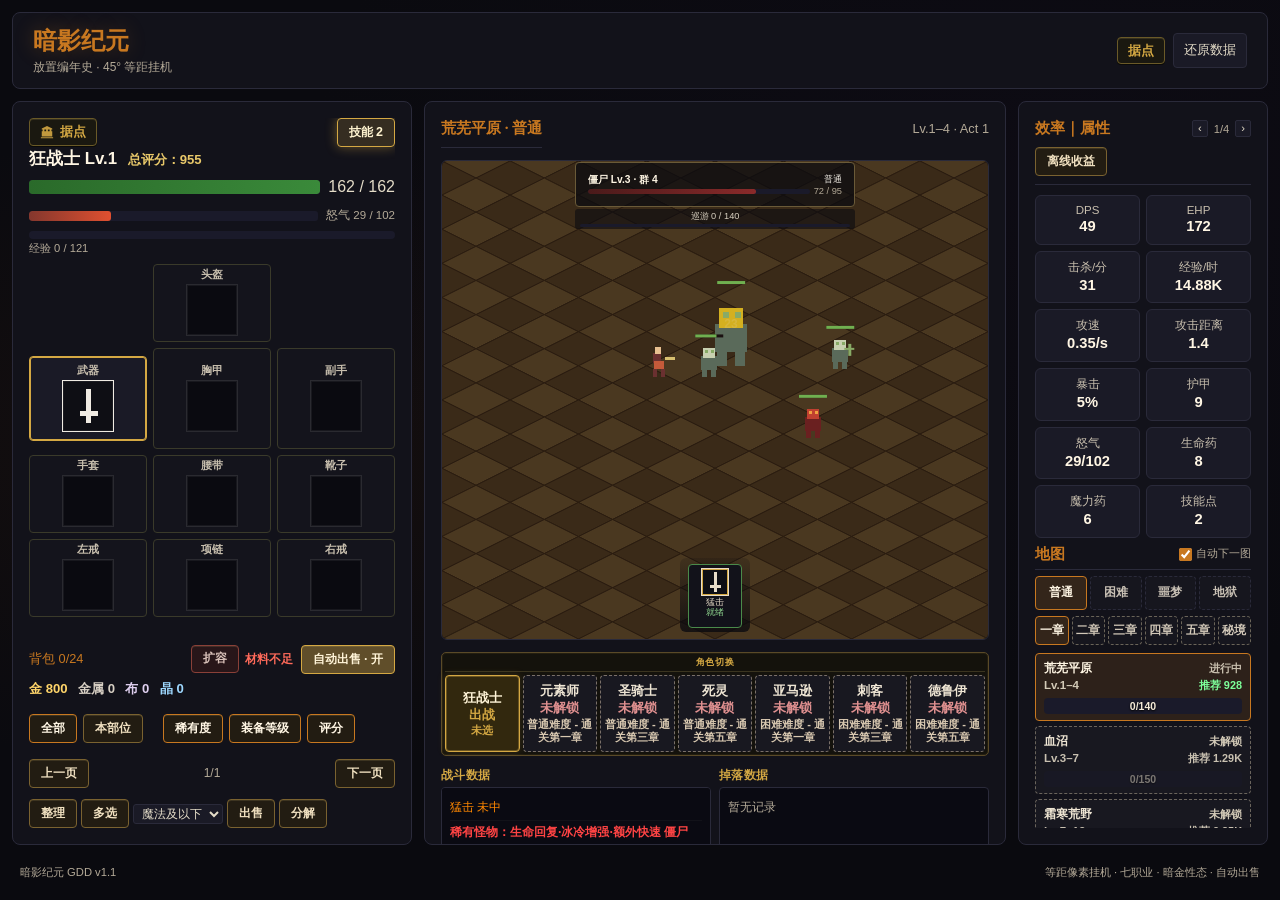
==== commit acf8aef4: "Ship locked combat layout, elite/boss skills, and salvage without gold. Keep skills on the map, scro" ====
--- a/index.html
+++ b/index.html
@@ -34,7 +34,7 @@
     window.__applyUiMode = applyUiMode;
   })();
   </script>
-  <link rel="stylesheet" href="css/style.css?v=130">
+  <link rel="stylesheet" href="css/style.css?v=152">
 </head>
 <body data-mview="combat">
   <div class="app">
@@ -51,6 +51,7 @@
 
     <main class="main-grid">
       <section class="panel hero-panel" id="camp-panel">
+        <div class="camp-scroll">
         <div class="camp-head">
           <div>
             <button type="button" id="btn-shop" class="btn-head">
@@ -121,6 +122,7 @@
           <button type="button" class="btn-small" id="inv-next">下一页</button>
         </div>
         <div id="camp-inv" class="inv-grid"></div>
+        </div>
         <div class="camp-inv-tools">
           <button type="button" class="btn-small" id="btn-sort">整理</button>
           <button type="button" class="btn-small" id="btn-inv-multi">多选</button>
@@ -152,13 +154,22 @@
             <div id="kill-counter" class="kill-counter">击杀 0 / 80</div>
           </div>
           <div id="combat-buffs" class="combat-buffs"></div>
-        </div>
-        <div id="combat-skills" class="combat-skills" aria-label="主动技能"></div>
+          <div id="combat-skills" class="combat-skills" aria-label="主动技能"></div>
+        </div>
         <div class="char-switch">
           <div class="char-switch-label">角色切换</div>
           <div id="char-tabs" class="char-tabs" role="tablist" aria-label="切换角色"></div>
         </div>
-        <div id="combat-log" class="combat-log"></div>
+        <div class="combat-logs">
+          <div class="combat-log-pane">
+            <div class="combat-log-title">战斗数据</div>
+            <div id="combat-log" class="combat-log" aria-label="战斗数据"></div>
+          </div>
+          <div class="combat-log-pane">
+            <div class="combat-log-title">掉落数据</div>
+            <div id="loot-log" class="combat-log" aria-label="掉落数据"></div>
+          </div>
+        </div>
       </section>
 
       <section class="panel stats-panel">
@@ -223,12 +234,12 @@
     </div>
   </div>
 
-  <script src="js/data.js?v=130"></script>
-  <script src="js/catalog.js?v=130"></script>
-  <script src="js/combat.js?v=130"></script>
-  <script src="js/iso.js?v=130"></script>
-  <script src="js/game.js?v=130"></script>
-  <script src="js/ui.js?v=130"></script>
-  <script src="js/main.js?v=130"></script>
+  <script src="js/data.js?v=152"></script>
+  <script src="js/catalog.js?v=152"></script>
+  <script src="js/combat.js?v=152"></script>
+  <script src="js/iso.js?v=152"></script>
+  <script src="js/game.js?v=152"></script>
+  <script src="js/ui.js?v=152"></script>
+  <script src="js/main.js?v=152"></script>
 </body>
 </html>
--- a/css/style.css
+++ b/css/style.css
@@ -43,7 +43,10 @@
   max-width: 1400px;
   margin: 0 auto;
   padding: 12px;
-  min-height: 100vh;
+  height: 100vh;
+  max-height: 100vh;
+  min-height: 0;
+  overflow: hidden;
   display: flex;
   flex-direction: column;
 }
@@ -59,6 +62,7 @@
   border-radius: 8px;
   margin-bottom: 12px;
   gap: 12px;
+  flex: 0 0 auto;
 }
 .btn-danger {
   background: #3a1818;
@@ -134,12 +138,14 @@
 .gold.dim { color: var(--text-dim); font-weight: 500; }
 
 /* Main Grid */
+/* Layout lock: do not change panel/column/stage sizes or positions unless explicitly requested. */
 .main-grid {
   display: grid;
   grid-template-columns: 400px 1fr 250px;
   gap: 12px;
   flex: 1;
   min-height: 0;
+  overflow: hidden;
 }
 
 .panel {
@@ -163,8 +169,16 @@
 /* Hero Panel */
 .hero-panel {
   min-height: 0;
+  overflow: hidden;
+  gap: 8px;
+}
+.camp-scroll {
+  flex: 1 1 auto;
+  min-height: 0;
   overflow-x: hidden;
   overflow-y: auto;
+  display: flex;
+  flex-direction: column;
   gap: 8px;
 }
 
@@ -220,6 +234,8 @@
 .stats-head h2 { margin: 0; border-bottom: none; padding-bottom: 0; }
 .stats-head .attr-pager { margin-left: auto; }
 .stats-panel {
+  min-height: 0;
+  overflow: hidden;
   gap: 6px;
 }
 .stats-panel .camp-attrs {
@@ -247,10 +263,12 @@
 }
 .map-auto input { accent-color: var(--accent); }
 .stats-panel .map-select {
+  display: flex;
+  flex-direction: column;
   flex: 1 1 auto;
   min-height: 0;
   margin-top: 0;
-  overflow-y: auto;
+  overflow: hidden;
 }
 
 .camp-meta {
@@ -328,7 +346,14 @@
 .res-strip .res.mat-cloth { color: #e0d0f0; }
 .res-strip .res.mat-crystal { color: #9ed8ff; }
 
-.camp-inv-tools { display: flex; gap: 4px; flex-wrap: wrap; align-items: center; margin-top: 8px; }
+.camp-inv-tools {
+  display: flex;
+  gap: 4px;
+  flex-wrap: wrap;
+  align-items: center;
+  flex: 0 0 auto;
+  margin-top: 0;
+}
 .sel-inline {
   background: var(--bg-panel-light);
   color: var(--text);
@@ -608,22 +633,34 @@
   font-weight: 700;
   font-size: 0.92rem;
   font-variant-numeric: tabular-nums;
+  line-height: 1.2;
+  min-height: 1.2em;
+  white-space: nowrap;
 }
 .attr-row {
   display: flex;
   justify-content: space-between;
+  gap: 8px;
   font-size: 0.75rem;
   line-height: 1.45;
   color: #e8e0d0;
   border-bottom: 1px solid rgba(255,255,255,0.04);
   padding: 1px 0;
-}
-.attr-val { color: #fff4d8; font-weight: 600; }
+  min-height: 1.45em;
+}
+.attr-val {
+  color: #fff4d8;
+  font-weight: 600;
+  font-variant-numeric: tabular-nums;
+  text-align: right;
+  min-width: 4.5em;
+  flex: 0 0 auto;
+}
 .attr-pager { display: flex; align-items: center; gap: 6px; font-size: 0.7rem; color: var(--text-dim); }
 
 .skill-icon-grid {
   display: grid;
-  grid-template-columns: repeat(4, 1fr);
+  grid-template-columns: repeat(5, minmax(0, 1fr));
   gap: 8px;
 }
 .skill-icon-cell {
@@ -843,6 +880,44 @@
 }
 .item-icon.lg .item-svg { width: 28px; height: 28px; }
 
+.inspect-head {
+  display: grid;
+  grid-template-columns: auto 1fr;
+  gap: 8px 10px;
+  align-items: center;
+  margin: 2px 0 6px;
+}
+.inspect-head .item-icon {
+  grid-row: 1 / span 2;
+}
+.inspect-scores { display: flex; flex-direction: column; gap: 4px; min-width: 0; }
+.gs-line {
+  display: grid;
+  grid-template-columns: 1.3em 2.2em 1fr;
+  gap: 6px;
+  align-items: center;
+  font-variant-numeric: tabular-nums;
+  font-weight: 700;
+  font-size: 0.82rem;
+}
+.gs-k { color: var(--text-dim); font-weight: 700; }
+.gs-n { text-align: left; }
+.inspect-meta {
+  display: flex;
+  flex-wrap: wrap;
+  gap: 4px 10px;
+  font-size: 0.78rem;
+  font-weight: 700;
+  margin: 2px 0 4px;
+}
+.inspect-enh {
+  font-size: 0.78rem;
+  font-weight: 700;
+  color: var(--gold);
+  margin-bottom: 4px;
+}
+.cmp-col.compact .inspect-head { justify-items: start; }
+.cmp-col.compact .inspect-name { font-size: 0.9rem; }
 .inspect-name { font-weight: 700; font-size: 1.08rem; }
 .inspect-name.unique-name {
   text-shadow: 0 0 8px rgba(200, 170, 110, 0.55);
@@ -1432,7 +1507,27 @@
   50% { box-shadow: 0 0 16px rgba(212, 168, 67, 0.6); }
 }
 
-.combat-stage { position: relative; }
+.combat-stage {
+  position: relative;
+  display: flex;
+  flex-direction: column;
+  flex: 0 0 auto;
+  height: 480px;
+  min-height: 480px;
+  max-height: 480px;
+  min-width: 0;
+}
+.iso-canvas {
+  flex: 1 1 auto;
+  width: 100%;
+  height: 100%;
+  min-height: 0;
+  background: #08080e;
+  border: 1px solid var(--border);
+  border-radius: 6px;
+  image-rendering: pixelated;
+  display: block;
+}
 .combat-hud {
   position: absolute;
   top: 2px;
@@ -1483,20 +1578,43 @@
 }
 .combat-hud .kill-counter .map-prog { margin-top: 1px; height: 3px; }
 .combat-skills {
+  position: absolute;
+  left: 50%;
+  bottom: 8px;
+  transform: translateX(-50%);
+  z-index: 4;
   display: flex;
   flex-wrap: wrap;
-  gap: 6px;
-  margin: 8px 0 6px;
-  min-height: 58px;
+  align-items: center;
+  align-content: center;
+  justify-content: center;
+  gap: 4px;
+  margin: 0;
+  width: max-content;
+  max-width: calc(100% - 16px);
+  max-height: 136px;
+  overflow: hidden;
+  pointer-events: auto;
+  padding: 6px 8px 4px;
+  background: linear-gradient(180deg, rgba(8, 8, 14, 0.15), rgba(8, 8, 14, 0.78));
+  border-radius: 6px;
+}
+.combat-skills .csk,
+.combat-skills .csk-empty {
+  pointer-events: auto;
 }
 .csk {
   position: relative;
   display: flex;
   flex-direction: column;
   align-items: center;
-  gap: 2px;
-  width: 64px;
-  padding: 4px 3px 5px;
+  justify-content: flex-start;
+  gap: 1px;
+  box-sizing: border-box;
+  width: 54px;
+  height: 64px;
+  flex: 0 0 54px;
+  padding: 3px 2px 3px;
   overflow: hidden;
   background: #12121a;
   border: 1px solid #3a3a32;
@@ -1504,11 +1622,19 @@
   color: #e8dcc8;
   cursor: pointer;
 }
-.csk .item-icon { width: 28px; height: 28px; position: relative; z-index: 1; }
+.csk .item-icon {
+  width: 28px;
+  height: 28px;
+  position: relative;
+  z-index: 1;
+  flex: 0 0 auto;
+}
+.csk .item-svg { width: 22px; height: 22px; }
 .csk-name {
-  font-size: 0.62rem;
+  display: block;
+  font-size: 0.58rem;
   line-height: 1.1;
-  max-width: 58px;
+  max-width: 50px;
   overflow: hidden;
   text-overflow: ellipsis;
   white-space: nowrap;
@@ -1516,7 +1642,15 @@
   z-index: 1;
 }
 .csk-st {
-  font-size: 0.58rem;
+  font-size: 0.56rem;
+  line-height: 1.1;
+  height: 1.1em;
+  width: 100%;
+  text-align: center;
+  white-space: nowrap;
+  overflow: hidden;
+  text-overflow: ellipsis;
+  font-variant-numeric: tabular-nums;
   color: #8ed48e;
   position: relative;
   z-index: 1;
@@ -1548,15 +1682,6 @@
   font-size: 0.75rem;
   padding: 8px 4px;
 }
-.iso-canvas {
-  width: 100%;
-  height: 380px;
-  background: #08080e;
-  border: 1px solid var(--border);
-  border-radius: 6px;
-  image-rendering: pixelated;
-  display: block;
-}
 .combat-buffs {
   position: absolute;
   top: 8px;
@@ -1582,6 +1707,7 @@
 .buff-chip.aura { border-color: #c87820; }
 .buff-chip.shape { border-color: #6aba6a; }
 .buff-chip.buff { border-color: #80a0ff; }
+.buff-chip.debuff { border-color: #c05080; color: #f0b0c8; }
 .buff-lv { color: var(--gold); }
 .buff-time { color: var(--text-dim); margin-left: auto; }
 
@@ -1630,7 +1756,7 @@
 label.hint { display: block; margin: 8px 0; }
 
 /* Combat Panel */
-.combat-panel { min-height: 400px; }
+.combat-panel { min-height: 0; min-width: 0; overflow: hidden; }
 
 .map-info {
   display: flex;
@@ -1670,10 +1796,32 @@
   border-radius: 4px;
 }
 
+.combat-logs {
+  display: grid;
+  grid-template-columns: 1fr 1fr;
+  gap: 8px;
+  flex: 1 1 auto;
+  min-height: 0;
+}
+.combat-log-pane {
+  display: flex;
+  flex-direction: column;
+  min-width: 0;
+  min-height: 0;
+}
+.combat-log-title {
+  flex: 0 0 auto;
+  font-size: 0.72rem;
+  font-weight: 700;
+  color: var(--gold);
+  letter-spacing: 0.04em;
+  margin-bottom: 4px;
+}
 .combat-log {
   flex: 1;
   overflow-y: auto;
-  max-height: 280px;
+  min-height: 72px;
+  max-height: none;
   background: #0a0a12;
   border: 1px solid var(--border);
   border-radius: 4px;
@@ -1683,12 +1831,14 @@
 }
 
 .log-entry { padding: 2px 0; border-bottom: 1px solid rgba(255,255,255,0.03); }
+.log-entry.muted { color: var(--text-dim); border-bottom: 0; }
 .log-entry.kill { color: #aaa; }
 .log-entry.loot { color: var(--magic-blue); }
 .log-entry.skill { color: var(--legendary-orange); }
 .log-entry.boss { color: #ff4444; font-weight: 600; }
 .log-entry.death { color: #cc4444; }
 .log-entry.level { color: var(--gold); font-weight: 600; }
+.log-entry.info { color: #c8bfae; }
 
 /* Stats Panel */
 .stat-grid {
@@ -1717,6 +1867,7 @@
   grid-template-columns: repeat(4, 1fr);
   gap: 3px;
   margin-bottom: 6px;
+  flex: 0 0 auto;
 }
 .diff-tab {
   background: var(--bg-panel-light);
@@ -1753,6 +1904,7 @@
   grid-template-columns: repeat(6, 1fr);
   gap: 3px;
   margin-bottom: 8px;
+  flex: 0 0 auto;
 }
 
 .act-tab {
@@ -1815,9 +1967,12 @@
 
 .map-list {
   display: grid;
-  grid-template-columns: 1fr 1fr;
+  grid-template-columns: 1fr;
   gap: 5px;
-  overflow: visible;
+  flex: 1 1 auto;
+  min-height: 0;
+  overflow-x: hidden;
+  overflow-y: auto;
 }
 
 .map-btn {
@@ -1962,6 +2117,20 @@
   color: var(--text-bright);
   font-weight: 700;
 }
+.map-status {
+  flex: 0 0 auto;
+  font-size: 0.68rem;
+  font-weight: 700;
+  color: #c8bfae;
+  white-space: nowrap;
+}
+.map-btn.locked .map-status { color: #d4cbb8; }
+.map-btn.cleared .map-status { color: #6aaa78; }
+.map-btn.map-new .map-status { color: #ffd24a; }
+
+.map-rec-row {
+  font-size: 0.7rem;
+}
 
 .map-hint { color: #d0c6b4; font-size: 0.74rem; font-weight: 600; }
 
@@ -1973,11 +2142,33 @@
   width: 100%;
   margin-top: 4px;
 }
+.map-btn .map-prog {
+  position: relative;
+  height: 16px;
+  margin-top: 3px;
+  border-radius: 4px;
+  overflow: hidden;
+}
 .map-prog-fill {
   height: 100%;
   background: linear-gradient(90deg, #6a4a10, var(--gold));
   width: 0;
 }
+.map-prog-lab {
+  position: absolute;
+  inset: 0;
+  display: flex;
+  align-items: center;
+  justify-content: center;
+  z-index: 1;
+  font-size: 0.66rem;
+  font-weight: 700;
+  line-height: 1;
+  color: #f4ead8;
+  text-shadow: 0 1px 2px #000;
+  font-variant-numeric: tabular-nums;
+  pointer-events: none;
+}
 
 .sheet-tabs {
   display: flex;
@@ -1985,7 +2176,7 @@
   margin-bottom: 12px;
 }
 
-.modal-content.wide { max-width: 960px; }
+.modal-content.wide { max-width: 1040px; }
 
 .map-btn:hover { border-color: var(--accent); }
 .map-btn.active {
@@ -1994,13 +2185,13 @@
   color: var(--text-bright);
 }
 
-.map-lv { color: #d4cbb8; font-size: 0.75rem; font-weight: 600; }
+.map-lv { color: #d4cbb8; font-size: 0.72rem; font-weight: 600; white-space: nowrap; }
 .map-score {
-  display: block;
-  width: 100%;
   font-size: 0.68rem;
   font-weight: 700;
   color: #c8b060;
+  white-space: nowrap;
+  text-align: right;
 }
 .map-score.ok { color: #7dff9a; }
 .map-score.mid { color: #ffd24a; }
@@ -2015,6 +2206,7 @@
   color: var(--text-dim);
   display: flex;
   justify-content: space-between;
+  flex: 0 0 auto;
 }
 
 /* Modal */
@@ -2557,6 +2749,9 @@
   body[data-mview="combat"] .combat-panel,
   body[data-mview="maps"] .stats-panel {
     display: flex;
+  }
+  body[data-mview="combat"] .combat-panel {
+    overflow: hidden;
   }
 
   .mobile-nav {
@@ -2587,10 +2782,29 @@
     box-shadow: inset 0 2px 0 var(--gold);
   }
 
-  .iso-canvas { height: min(42dvh, 280px); }
-  .combat-log { max-height: 120px; flex: none; }
-  .combat-skills { justify-content: center; }
-  .csk { width: 70px; min-height: 62px; }
+  .combat-stage {
+    flex: 0 0 auto;
+    height: min(480px, 42dvh);
+    min-height: 160px;
+    max-height: 480px;
+  }
+  .iso-canvas { height: 100%; min-height: 0; flex: 1 1 auto; }
+  .combat-logs { flex: 1 1 auto; min-height: 0; }
+  .combat-log { max-height: none; min-height: 64px; }
+  .combat-skills {
+    position: absolute;
+    left: 50%;
+    bottom: 6px;
+    transform: translateX(-50%);
+    flex-wrap: wrap;
+    overflow: hidden;
+    max-height: 132px;
+    max-width: calc(100% - 12px);
+    align-content: center;
+  }
+  .csk { width: 50px; height: 62px; min-height: 62px; flex-basis: 50px; }
+  .csk .item-icon { width: 26px; height: 26px; }
+  .csk .item-svg { width: 20px; height: 20px; }
 
   .camp-mid { display: flex; }
   .d2-doll { gap: 7px; }
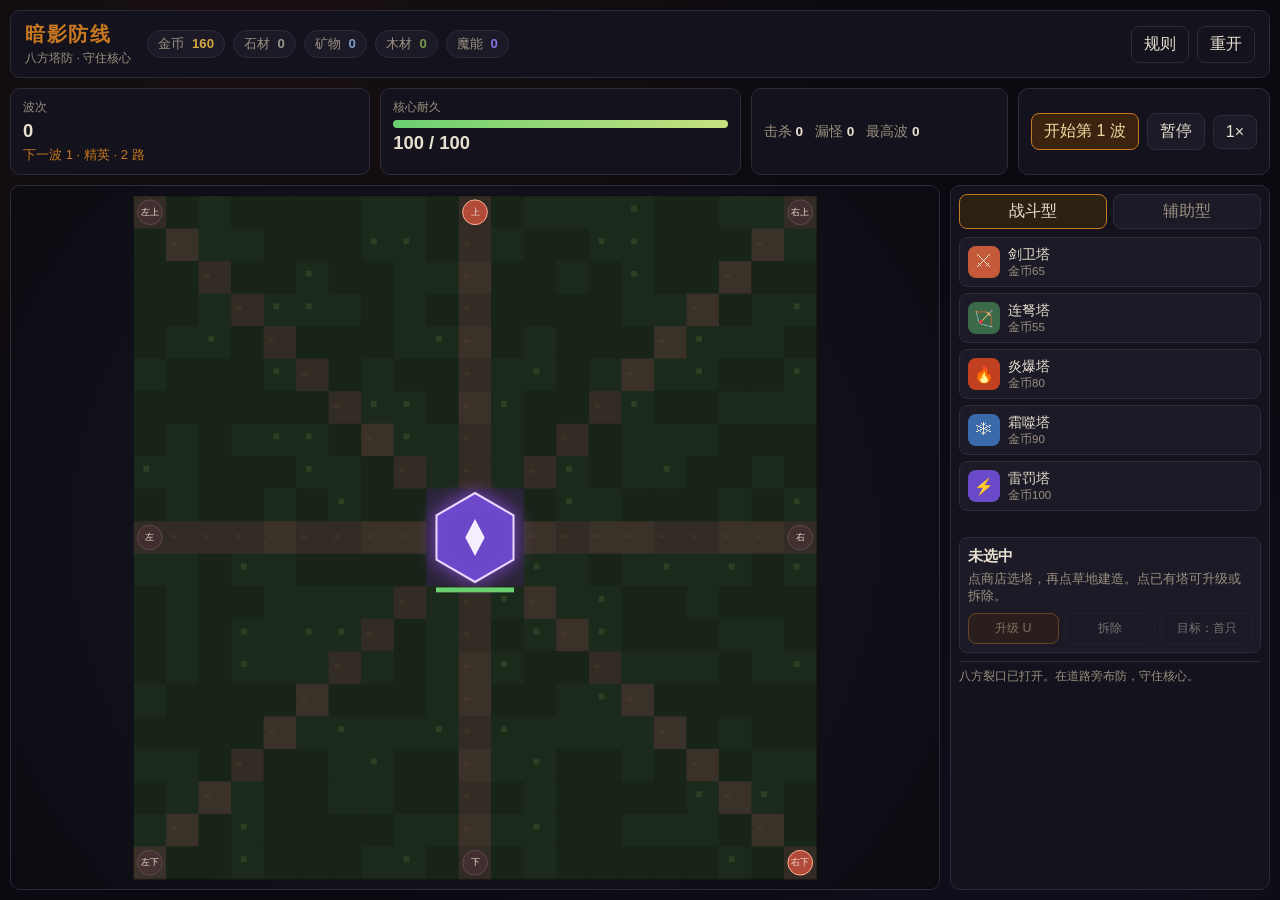
==== commit 11e550ed: "Replace idle RPG with eight-direction tower defense. Monsters approach the core from eight lanes. Wa" ====
--- a/index.html
+++ b/index.html
@@ -3,243 +3,110 @@
 <head>
   <meta charset="UTF-8">
   <meta name="viewport" content="width=device-width, initial-scale=1, viewport-fit=cover">
-  <meta name="theme-color" content="#0a0a0f">
-  <meta name="apple-mobile-web-app-capable" content="yes">
-  <title>暗影纪元：放置编年史</title>
-  <script>
-  (function () {
-    function detectMobileUi() {
-      const w = window.innerWidth || document.documentElement.clientWidth || 0;
-      const h = window.innerHeight || document.documentElement.clientHeight || 0;
-      const short = Math.min(w, h);
-      const coarse = window.matchMedia('(pointer: coarse)').matches;
-      const noHover = window.matchMedia('(hover: none)').matches;
-      const ua = navigator.userAgent || '';
-      const phone = /Android.*Mobile|iPhone|iPod|webOS|BlackBerry|IEMobile|Opera Mini|Mobile/i.test(ua)
-        && !/iPad|Tablet/i.test(ua);
-      const tablet = /iPad|Tablet|Android(?!.*Mobile)/i.test(ua)
-        || (navigator.platform === 'MacIntel' && navigator.maxTouchPoints > 1);
-      if (phone) return true;
-      if (w <= 900) return true;
-      if ((tablet || coarse || noHover) && w < 1100) return true;
-      if ((coarse || noHover) && short < 700) return true;
-      return false;
-    }
-    function applyUiMode() {
-      const mobile = detectMobileUi();
-      document.documentElement.dataset.ui = mobile ? 'mobile' : 'desktop';
-    }
-    applyUiMode();
-    window.__detectMobileUi = detectMobileUi;
-    window.__applyUiMode = applyUiMode;
-  })();
-  </script>
-  <link rel="stylesheet" href="css/style.css?v=152">
+  <meta name="theme-color" content="#0a0a10">
+  <title>暗影防线 · 八方塔防</title>
+  <link rel="stylesheet" href="css/style.css">
 </head>
-<body data-mview="combat">
+<body>
   <div class="app">
-    <header class="header">
-      <div class="logo">
-        <h1>暗影纪元</h1>
-        <span class="subtitle">放置编年史 · 45° 等距挂机</span>
+    <header class="top">
+      <div class="brand">
+        <h1>暗影防线</h1>
+        <span>八方塔防 · 守住核心</span>
       </div>
-      <div class="header-actions">
-        <button type="button" id="btn-town-m" class="btn-head mobile-only">据点</button>
-        <button type="button" id="btn-reset-save" class="btn btn-danger">还原数据</button>
+      <div class="res-bar" aria-label="资源">
+        <span class="pill gold">金币 <b id="res-gold">0</b></span>
+        <span class="pill stone">石材 <b id="res-stone">0</b></span>
+        <span class="pill mineral">矿物 <b id="res-mineral">0</b></span>
+        <span class="pill wood">木材 <b id="res-wood">0</b></span>
+        <span class="pill mana">魔能 <b id="res-mana">0</b></span>
+      </div>
+      <div class="top-actions">
+        <button type="button" id="btn-help" class="btn ghost">规则</button>
+        <button type="button" id="btn-restart" class="btn ghost">重开</button>
       </div>
     </header>
 
-    <main class="main-grid">
-      <section class="panel hero-panel" id="camp-panel">
-        <div class="camp-scroll">
-        <div class="camp-head">
-          <div>
-            <button type="button" id="btn-shop" class="btn-head">
-              <svg class="btn-ico" viewBox="0 0 16 16" aria-hidden="true"><path fill="currentColor" d="M1 14h14v1H1zm1-1h12V7H2zm1-6h2V5H3zm4 0h2V5H7zm4 0h2V5h-2zM2 4l6-3 6 3v1H2z"/></svg>
-              据点
-            </button>
-            <div id="hero-name" class="hero-name">狂战士 Lv.1</div>
-          </div>
-          <div class="camp-head-right">
-            <div id="hero-status" class="status dead" hidden></div>
-            <button type="button" class="btn-small" id="btn-skills">技能</button>
-          </div>
-        </div>
-        <div class="hp-container">
-          <div class="hp-bar-bg"><div id="hero-hp-bar" class="hp-bar hero-hp"></div></div>
-          <span id="hero-hp-text">120 / 120</span>
-        </div>
-        <div class="hp-container res-container">
-          <div class="hp-bar-bg"><div id="hero-res-bar" class="hp-bar hero-res"></div></div>
-          <span id="hero-res-text">魔法 0 / 100</span>
-        </div>
-        <div class="exp-container camp-exp">
-          <div class="exp-bar-bg"><div id="exp-bar" class="exp-bar"></div></div>
-          <span id="exp-text" class="exp-text">经验 0 / 500</span>
-          <span id="exp-pen" class="exp-pen" hidden></span>
-        </div>
-        <div class="camp-mid">
-          <div id="equip-slots" class="d2-doll"></div>
-        </div>
-        <div id="set-preview" class="set-preview"></div>
-        <div class="camp-inv-head">
-          <div class="camp-inv-title">
-            <span>背包 <span id="inv-count">0/24</span></span>
-            <div class="bag-expand-wrap">
-              <button type="button" class="btn-small" id="btn-bag-expand">扩容</button>
-              <span id="bag-expand-hint" class="bag-expand-hint" hidden>材料不足</span>
-            </div>
-            <div class="autosell-wrap">
-              <button type="button" class="btn-small" id="btn-autosell">自动出售</button>
-              <div id="autosell-pop" class="autosell-pop" hidden>
-                <div class="as-scope">仅当前角色 · 与地图进度分开保存</div>
-                <button type="button" class="as-opt as-off" data-as="off">关闭自动处理</button>
-                <div class="as-acts">
-                  <button type="button" class="as-opt" data-as-act="sell">处理：出售</button>
-                  <button type="button" class="as-opt" data-as-act="salvage">处理：分解</button>
-                </div>
-                <div id="autosell-opts" class="as-opts"></div>
-                <label class="as-ilvl">装备等级 ≥
-                  <input id="as-ilvl" type="number" min="0" max="99" step="1" value="0">
-                  不处理（0=不限）
-                </label>
-                <label class="as-keep"><input type="checkbox" id="as-better"> 留更高DPS</label>
-              </div>
-            </div>
-          </div>
-          <div class="res-strip">
-            <span class="res gold">金 <span id="gold-amount">0</span></span>
-            <span class="res mat-metal">金属 <span id="mat-metal">0</span></span>
-            <span class="res mat-cloth">布 <span id="mat-cloth">0</span></span>
-            <span class="res mat-crystal">晶 <span id="mat-crystal">0</span></span>
-          </div>
-        </div>
-        <div id="camp-inv-filters" class="inv-filters"></div>
-        <div id="inv-bulk-bar" class="bulk-bar" hidden></div>
-        <div class="inv-pager">
-          <button type="button" class="btn-small" id="inv-prev">上一页</button>
-          <span id="inv-page-label">1/1</span>
-          <button type="button" class="btn-small" id="inv-next">下一页</button>
-        </div>
-        <div id="camp-inv" class="inv-grid"></div>
-        </div>
-        <div class="camp-inv-tools">
-          <button type="button" class="btn-small" id="btn-sort">整理</button>
-          <button type="button" class="btn-small" id="btn-inv-multi">多选</button>
-          <select id="junk-q" class="sel-inline" title="装备筛选"></select>
-          <button type="button" class="btn-small" id="btn-sell-junk">出售</button>
-          <button type="button" class="btn-small" id="btn-salvage-junk">分解</button>
-        </div>
-      </section>
+    <section class="status">
+      <div class="stat">
+        <span>波次</span>
+        <strong id="wave-num">0</strong>
+        <em id="wave-next">下一波 1 · 精英 · 2 路</em>
+      </div>
+      <div class="stat core">
+        <span>核心耐久</span>
+        <div class="bar"><i id="core-bar"></i></div>
+        <strong id="core-hp">100 / 100</strong>
+      </div>
+      <div class="stat nums">
+        <span>击杀 <b id="stat-kills">0</b></span>
+        <span>漏怪 <b id="stat-leaked">0</b></span>
+        <span>最高波 <b id="stat-best">0</b></span>
+      </div>
+      <div class="stat controls">
+        <button type="button" id="btn-wave" class="btn primary">开始第 1 波</button>
+        <button type="button" id="btn-pause" class="btn">暂停</button>
+        <button type="button" id="btn-speed" class="btn">1×</button>
+        <div id="prepare" class="prepare" hidden></div>
+      </div>
+    </section>
 
-      <section class="panel combat-panel">
-        <div class="map-info">
-          <h2 id="current-map-name">荒芜平原</h2>
-          <span id="map-level-range" class="map-level">怪物 Lv.1–6</span>
-        </div>
-        <div class="combat-stage">
-          <canvas id="iso-canvas" class="iso-canvas" width="720" height="420"></canvas>
-          <div class="combat-hud">
-            <div class="monster-display compact">
-              <div class="monster-title-row">
-                <div id="monster-name" class="monster-name">搜寻目标…</div>
-                <span id="monster-kind" class="monster-kind"></span>
-              </div>
-              <div class="hp-container">
-                <div class="hp-bar-bg"><div id="monster-hp-bar" class="hp-bar monster-hp"></div></div>
-                <span id="monster-hp-text">—</span>
-              </div>
-              <div id="boss-winrate" class="boss-winrate" style="display:none"></div>
-            </div>
-            <div id="kill-counter" class="kill-counter">击杀 0 / 80</div>
-          </div>
-          <div id="combat-buffs" class="combat-buffs"></div>
-          <div id="combat-skills" class="combat-skills" aria-label="主动技能"></div>
-        </div>
-        <div class="char-switch">
-          <div class="char-switch-label">角色切换</div>
-          <div id="char-tabs" class="char-tabs" role="tablist" aria-label="切换角色"></div>
-        </div>
-        <div class="combat-logs">
-          <div class="combat-log-pane">
-            <div class="combat-log-title">战斗数据</div>
-            <div id="combat-log" class="combat-log" aria-label="战斗数据"></div>
-          </div>
-          <div class="combat-log-pane">
-            <div class="combat-log-title">掉落数据</div>
-            <div id="loot-log" class="combat-log" aria-label="掉落数据"></div>
-          </div>
-        </div>
-      </section>
-
-      <section class="panel stats-panel">
-        <div class="stats-head">
-          <h2 id="attr-page-title">效率｜属性</h2>
-          <span class="attr-pager">
-            <button type="button" class="btn-tiny" id="attr-prev">‹</button>
-            <span id="attr-page-label">1/4</span>
-            <button type="button" class="btn-tiny" id="attr-next">›</button>
-          </span>
-          <button type="button" id="btn-offline" class="btn-small btn-offline">离线收益</button>
-        </div>
-        <div id="camp-attrs" class="camp-attrs"></div>
-        <h2 class="map-head">地图
-          <label class="map-auto"><input type="checkbox" id="chk-auto-next-map"> 自动下一图</label>
-        </h2>
-        <div id="map-select" class="map-select">
-          <div id="diff-select" class="diff-select"></div>
-          <div id="map-acts" class="map-acts"></div>
-          <div id="map-list" class="map-list"></div>
-        </div>
-      </section>
+    <main class="stage">
+      <canvas id="field" class="field" width="720" height="720"></canvas>
+      <div id="build-hint" class="build-hint" hidden></div>
     </main>
 
-    <footer class="footer">
-      <span>暗影纪元 GDD v1.1</span>
-      <span>等距像素挂机 · 七职业 · 暗金性态 · 自动出售</span>
-    </footer>
+    <aside class="side">
+      <div class="shop-tabs">
+        <button type="button" class="shop-tab on" data-tab="combat">战斗型</button>
+        <button type="button" class="shop-tab" data-tab="support">辅助型</button>
+      </div>
+      <div id="shop-list" class="shop-list" data-tab="combat">
+        <div id="shop-combat" class="shop-pane"></div>
+        <div id="shop-support" class="shop-pane"></div>
+      </div>
+      <div class="detail-wrap">
+        <div id="tower-detail" class="detail"></div>
+        <div class="detail-actions">
+          <button type="button" id="btn-upgrade" class="btn primary" disabled>升级 U</button>
+          <button type="button" id="btn-sell" class="btn" disabled>拆除</button>
+          <button type="button" id="btn-target" class="btn" disabled>目标：首只</button>
+        </div>
+      </div>
+      <div id="combat-log" class="log" aria-label="战报"></div>
+    </aside>
   </div>
 
-  <nav id="mobile-nav" class="mobile-nav" aria-label="手机导航">
-    <button type="button" data-mview="combat" class="on">战场</button>
-    <button type="button" data-mview="camp">营地</button>
-    <button type="button" data-mview="maps">地图</button>
-  </nav>
-
-  <div id="town-overlay" class="town-overlay">
-    <div class="town-sheet">
-      <nav id="town-nav" class="town-map" aria-label="据点地图"></nav>
-      <div class="town-main">
-        <div class="town-head">
-          <div>
-            <h2 id="town-title">荒村据点</h2>
-            <p class="hint">出征未暂停。点地图建筑办理。</p>
-          </div>
-          <button type="button" class="btn btn-town-leave" id="town-close">返回出征</button>
-        </div>
-        <div id="town-room" class="town-room"></div>
-      </div>
+  <div id="help-overlay" class="overlay">
+    <div class="sheet">
+      <h2>玩法</h2>
+      <p>怪物从<strong>上 / 下 / 左 / 右 / 左上 / 左下 / 右上 / 右下</strong>八个方位沿道路冲向中央核心。核心耐久归零即失败。</p>
+      <ul>
+        <li>波次越高，普通怪的<strong>血量</strong>与<strong>防御</strong>越高。</li>
+        <li>每波都有<strong>精英</strong>（体型 ×2）。</li>
+        <li>第 3、13、23… 与第 7、17、27… 波出现<strong>小 Boss</strong>（体型 ×3）。</li>
+        <li>每 5 波一个<strong>Boss</strong>（体型 ×4）；每 10 波改为<strong>强力 Boss</strong>（体型 ×6），会释放封印 / 弱化，克制战斗塔。</li>
+        <li>战斗塔：近战 AOE、远程单体速射、魔法 AOE / 单体特效。</li>
+        <li>辅助塔：战鼓/鹰眼/砺石强化周围战斗塔；金矿/石场/矿场/伐木场/魔能炉加速资源。</li>
+        <li>金币通用；石材主近战升级；矿物主近战与远程；木材主远程与魔法；魔能主魔法，精英与 Boss 更易掉落。</li>
+      </ul>
+      <p class="dim">快捷键：1–9 选塔，N 下一波，空格暂停，U 升级，Esc 取消，右键取消放置。</p>
+      <button type="button" id="help-close" class="btn primary">知道了</button>
     </div>
   </div>
 
-  <div id="item-tip" class="item-tip" hidden></div>
-  <div id="build-pop" class="autosell-pop build-pop" hidden></div>
-
-  <div id="modal" class="modal">
-    <div class="modal-overlay"></div>
-    <div class="modal-content">
-      <h2 id="modal-title"></h2>
-      <div id="modal-body"></div>
-      <button class="modal-close" onclick="document.getElementById('modal').classList.remove('open')">✕</button>
+  <div id="go-overlay" class="overlay">
+    <div class="sheet">
+      <h2>核心碎裂</h2>
+      <p id="go-text"></p>
+      <button type="button" id="go-restart" class="btn primary">再守一次</button>
     </div>
   </div>
 
-  <script src="js/data.js?v=152"></script>
-  <script src="js/catalog.js?v=152"></script>
-  <script src="js/combat.js?v=152"></script>
-  <script src="js/iso.js?v=152"></script>
-  <script src="js/game.js?v=152"></script>
-  <script src="js/ui.js?v=152"></script>
-  <script src="js/main.js?v=152"></script>
+  <script src="js/data.js"></script>
+  <script src="js/game.js"></script>
+  <script src="js/render.js"></script>
+  <script src="js/ui.js"></script>
+  <script src="js/main.js"></script>
 </body>
 </html>
--- a/css/style.css
+++ b/css/style.css
@@ -1,2869 +1,246 @@
 :root {
-  --bg-dark: #0a0a0f;
-  --bg-panel: #12121a;
-  --bg-panel-light: #1a1a26;
-  --border: #2a2a3a;
-  --border-glow: #4a3a2a;
-  --text: #e4dcc8;
-  --text-dim: #b4aa98;
-  --text-bright: #fff6e4;
+  --bg: #0a0a10;
+  --panel: #14121c;
+  --panel-2: #1c1a26;
+  --line: #2e2a3a;
+  --text: #e8e0d0;
+  --dim: #9a9080;
+  --accent: #c87820;
   --gold: #d4a843;
-  --hp-green: #3a8a3a;
-  --hp-red: #8a2a2a;
-  --hp-monster: #6a2020;
-  --accent: #c87820;
-  --accent-glow: rgba(200, 120, 32, 0.3);
-  --magic-blue: #4488ff;
-  --rare-yellow: #fff06a;
-  --unique-gold: #c8aa6e;
-  --set-green: #00cc44;
-  --legendary-orange: #ff8800;
+  --stone: #9a968c;
+  --mineral: #7aa0c4;
+  --wood: #7a9a4a;
+  --mana: #8a74e0;
+  --danger: #c05050;
 }
 
-* { margin: 0; padding: 0; box-sizing: border-box; }
-html { -webkit-text-size-adjust: 100%; }
-button, .map-btn, .inv-cell, .doll-cell, .csk, .act-tab, .town-pin {
-  touch-action: manipulation;
-}
-.mobile-only { display: none; }
-.mobile-nav { display: none; }
-.header-actions { display: flex; align-items: center; gap: 8px; flex-shrink: 0; }
-
+* { box-sizing: border-box; margin: 0; padding: 0; }
+html, body { height: 100%; }
 body {
-  font-family: 'Noto Sans SC', sans-serif;
-  background: var(--bg-dark);
+  font-family: "Segoe UI", "PingFang SC", "Noto Sans SC", "Microsoft YaHei", sans-serif;
+  background:
+    radial-gradient(ellipse at 20% 0%, rgba(90, 40, 20, 0.18), transparent 50%),
+    radial-gradient(ellipse at 80% 100%, rgba(60, 30, 90, 0.16), transparent 50%),
+    var(--bg);
   color: var(--text);
-  min-height: 100vh;
-  background-image:
-    radial-gradient(ellipse at 20% 50%, rgba(80, 40, 10, 0.15) 0%, transparent 50%),
-    radial-gradient(ellipse at 80% 20%, rgba(40, 20, 60, 0.1) 0%, transparent 50%);
-}
-
+}
+button { font: inherit; cursor: pointer; }
 .app {
+  height: 100%;
+  display: grid;
+  grid-template-columns: 1fr 320px;
+  grid-template-rows: auto auto 1fr;
+  gap: 10px;
+  padding: 10px;
   max-width: 1400px;
   margin: 0 auto;
-  padding: 12px;
-  height: 100vh;
-  max-height: 100vh;
+}
+.top {
+  grid-column: 1 / -1;
+  display: flex;
+  align-items: center;
+  gap: 16px;
+  background: var(--panel);
+  border: 1px solid var(--line);
+  border-radius: 10px;
+  padding: 10px 14px;
+}
+.brand h1 {
+  font-size: 1.25rem;
+  color: var(--accent);
+  letter-spacing: 0.08em;
+}
+.brand span { color: var(--dim); font-size: 0.78rem; }
+.res-bar { display: flex; flex-wrap: wrap; gap: 8px; flex: 1; }
+.pill {
+  background: var(--panel-2);
+  border: 1px solid var(--line);
+  border-radius: 999px;
+  padding: 4px 10px;
+  font-size: 0.82rem;
+  color: var(--dim);
+}
+.pill b { color: var(--text); margin-left: 4px; }
+.pill.gold b { color: var(--gold); }
+.pill.stone b { color: var(--stone); }
+.pill.mineral b { color: var(--mineral); }
+.pill.wood b { color: var(--wood); }
+.pill.mana b { color: var(--mana); }
+.top-actions { display: flex; gap: 8px; }
+.status {
+  grid-column: 1 / -1;
+  display: grid;
+  grid-template-columns: 1.4fr 1.4fr 1fr auto;
+  gap: 10px;
+}
+.stat {
+  background: var(--panel);
+  border: 1px solid var(--line);
+  border-radius: 10px;
+  padding: 10px 12px;
+  display: flex;
+  flex-direction: column;
+  gap: 4px;
+  min-width: 0;
+}
+.stat > span { color: var(--dim); font-size: 0.75rem; }
+.stat strong { font-size: 1.15rem; }
+.stat em { color: var(--accent); font-style: normal; font-size: 0.82rem; }
+.stat.nums { flex-direction: row; flex-wrap: wrap; align-items: center; gap: 12px; }
+.stat.nums span { color: var(--dim); font-size: 0.85rem; }
+.stat.nums b { color: var(--text); }
+.bar {
+  height: 8px;
+  background: #2a1820;
+  border-radius: 99px;
+  overflow: hidden;
+}
+.bar i {
+  display: block;
+  height: 100%;
+  width: 100%;
+  background: linear-gradient(90deg, #6ad070, #c8e080);
+}
+.stat.controls { flex-direction: row; flex-wrap: wrap; align-items: center; gap: 8px; }
+.prepare { width: 100%; color: var(--gold); font-size: 0.78rem; }
+.btn {
+  background: var(--panel-2);
+  color: var(--text);
+  border: 1px solid var(--line);
+  border-radius: 8px;
+  padding: 7px 12px;
+}
+.btn:hover { border-color: var(--accent); }
+.btn:disabled { opacity: 0.45; cursor: default; }
+.btn.primary { background: #3a2410; border-color: var(--accent); color: #f0d8a0; }
+.btn.ghost { background: transparent; }
+.stage {
+  position: relative;
+  background: var(--panel);
+  border: 1px solid var(--line);
+  border-radius: 10px;
   min-height: 0;
   overflow: hidden;
-  display: flex;
-  flex-direction: column;
-}
-
-/* Header */
-.header {
-  display: flex;
-  justify-content: space-between;
-  align-items: center;
-  padding: 12px 20px;
-  background: var(--bg-panel);
-  border: 1px solid var(--border);
-  border-radius: 8px;
-  margin-bottom: 12px;
-  gap: 12px;
-  flex: 0 0 auto;
-}
-.btn-danger {
-  background: #3a1818;
-  border-color: #8a3030;
-  color: #e8b0b0;
-  font-size: 0.75rem;
+}
+.field {
+  width: 100%;
+  height: 100%;
+  display: block;
+  cursor: crosshair;
+  touch-action: none;
+}
+.build-hint {
+  position: absolute;
+  left: 12px;
+  bottom: 12px;
+  background: rgba(10, 8, 16, 0.82);
+  border: 1px solid var(--line);
+  border-radius: 8px;
   padding: 6px 10px;
-}
-
-.logo h1 {
-  font-family: 'Cinzel', serif;
-  font-size: 1.5rem;
-  color: var(--accent);
-  text-shadow: 0 0 20px var(--accent-glow);
-}
-
-.logo .subtitle {
-  font-size: 0.75rem;
-  color: var(--text-dim);
-}
-
-.hero-name {
-  font-weight: 700;
-  color: var(--text-bright);
-  font-size: 1.05rem;
-  margin-top: 2px;
-  line-height: 1.35;
-}
-.hero-score {
-  display: inline-block;
-  margin-left: 6px;
-  font-size: 0.82rem;
-  font-weight: 700;
-  color: #e8c86a;
-}
-
-.exp-container, .camp-exp {
-  display: flex;
-  flex-direction: column;
-  gap: 2px;
-  min-width: 0;
-}
-
-.exp-bar-bg {
-  height: 8px;
-  background: #1a1a2a;
-  border-radius: 4px;
-  overflow: hidden;
-}
-
-.exp-bar {
-  height: 100%;
-  background: linear-gradient(90deg, #6a4a10, var(--gold));
-  border-radius: 4px;
-  transition: width 0.3s;
-  width: 0%;
-}
-
-.exp-text { font-size: 0.7rem; color: var(--text-dim); }
-.exp-pen {
-  font-size: 0.68rem;
-  font-weight: 700;
-  color: #ff8a5a;
-}
-.exp-pen.high { color: #ffb040; }
-.exp-pen.low { color: #ff6a5a; }
-
-.gold {
-  color: var(--gold);
-  font-weight: 700;
-  font-size: 1rem;
-}
-.gold.dim { color: var(--text-dim); font-weight: 500; }
-
-/* Main Grid */
-/* Layout lock: do not change panel/column/stage sizes or positions unless explicitly requested. */
-.main-grid {
-  display: grid;
-  grid-template-columns: 400px 1fr 250px;
-  gap: 12px;
-  flex: 1;
-  min-height: 0;
-  overflow: hidden;
-}
-
-.panel {
-  background: var(--bg-panel);
-  border: 1px solid var(--border);
-  border-radius: 8px;
-  padding: 16px;
-  display: flex;
-  flex-direction: column;
-  gap: 12px;
-}
-
-.panel h2 {
-  font-family: 'Cinzel', serif;
-  font-size: 0.95rem;
-  color: var(--accent);
-  border-bottom: 1px solid var(--border);
-  padding-bottom: 8px;
-}
-
-/* Hero Panel */
-.hero-panel {
-  min-height: 0;
-  overflow: hidden;
-  gap: 8px;
-}
-.camp-scroll {
-  flex: 1 1 auto;
-  min-height: 0;
-  overflow-x: hidden;
-  overflow-y: auto;
+  font-size: 0.8rem;
+  max-width: 70%;
+}
+.side {
   display: flex;
   flex-direction: column;
   gap: 8px;
-}
-
-.camp-head {
-  display: flex;
-  justify-content: space-between;
-  align-items: flex-start;
+  min-height: 0;
+  background: var(--panel);
+  border: 1px solid var(--line);
+  border-radius: 10px;
+  padding: 8px;
+}
+.shop-tabs { display: flex; gap: 6px; }
+.shop-tab {
+  flex: 1;
+  background: var(--panel-2);
+  color: var(--dim);
+  border: 1px solid var(--line);
+  border-radius: 8px;
+  padding: 6px;
+}
+.shop-tab.on { color: var(--text); border-color: var(--accent); background: #2a2014; }
+.shop-list { overflow: auto; flex: 1.1; min-height: 120px; }
+.shop-list[data-tab="combat"] #shop-support,
+.shop-list[data-tab="support"] #shop-combat { display: none; }
+.shop-pane { display: flex; flex-direction: column; gap: 6px; }
+.shop-card {
+  display: flex;
   gap: 8px;
-}
-
-.camp-head-right {
-  display: flex;
   align-items: center;
-  gap: 6px;
-  flex-shrink: 0;
-}
-.btn-head {
-  display: inline-flex;
-  align-items: center;
-  gap: 6px;
-  background: #1a1810;
-  border: 1px solid #6a5a28;
-  color: var(--gold);
-  font-size: 0.82rem;
-  font-weight: 700;
-  padding: 5px 10px;
-  border-radius: 4px;
-  cursor: pointer;
-  line-height: 1.2;
-  box-shadow: inset 0 1px 0 rgba(255, 220, 140, 0.12), 0 1px 0 #0a0a08;
-}
-.btn-head:hover {
-  border-color: var(--gold);
-  background: #2a2414;
-  color: #fff4d0;
-}
-.btn-head .btn-ico {
-  width: 14px;
-  height: 14px;
-  flex-shrink: 0;
-  opacity: 0.9;
-}
-.stats-head {
-  display: flex;
-  justify-content: space-between;
-  align-items: center;
-  flex-wrap: wrap;
-  gap: 8px;
-  border-bottom: 1px solid var(--border);
-  padding-bottom: 8px;
-  margin-bottom: 4px;
-}
-.stats-head h2 { margin: 0; border-bottom: none; padding-bottom: 0; }
-.stats-head .attr-pager { margin-left: auto; }
-.stats-panel {
-  min-height: 0;
-  overflow: hidden;
-  gap: 6px;
-}
-.stats-panel .camp-attrs {
+  text-align: left;
+  background: var(--panel-2);
+  border: 1px solid var(--line);
+  border-radius: 8px;
+  padding: 7px 8px;
+  color: var(--text);
+}
+.shop-card.on { border-color: var(--accent); box-shadow: 0 0 0 1px var(--accent) inset; }
+.shop-card.no { opacity: 0.5; }
+.sc-icon {
+  width: 32px;
+  height: 32px;
+  border-radius: 8px;
+  display: grid;
+  place-items: center;
+  background: var(--c, #333);
   flex: 0 0 auto;
-  min-height: 0;
-  overflow: visible;
-}
-.stats-panel .map-head {
-  margin: 0;
-  padding-bottom: 4px;
-  display: flex;
-  align-items: center;
-  justify-content: space-between;
-  gap: 8px;
-}
-.map-auto {
-  display: flex;
-  align-items: center;
-  gap: 4px;
-  font-size: 0.68rem;
-  font-weight: 500;
-  color: var(--text-dim);
-  cursor: pointer;
-  white-space: nowrap;
-}
-.map-auto input { accent-color: var(--accent); }
-.stats-panel .map-select {
-  display: flex;
-  flex-direction: column;
-  flex: 1 1 auto;
-  min-height: 0;
-  margin-top: 0;
-  overflow: hidden;
-}
-
-.camp-meta {
-  display: flex;
-  justify-content: space-between;
-  gap: 8px;
-  font-size: 0.9rem;
-}
-
-.camp-inv-head {
-  display: flex;
-  flex-direction: column;
-  align-items: stretch;
-  gap: 6px;
-  color: var(--accent);
-  font-size: 0.8rem;
-  min-width: 0;
-}
-.camp-inv-title {
-  display: flex;
-  align-items: center;
-  flex-wrap: wrap;
-  gap: 8px;
-  min-width: 0;
-}
-.camp-inv-title > span {
-  flex: 0 0 auto;
-  white-space: nowrap;
-}
-.bag-expand-wrap {
-  display: flex;
-  align-items: center;
-  gap: 6px;
-  margin-left: auto;
-  flex: 0 0 auto;
-}
-#btn-bag-expand {
-  margin-left: 0;
-  max-width: none;
-  white-space: nowrap;
-  text-align: center;
-  line-height: 1.25;
-}
-.bag-expand-hint {
-  color: #ff6a5a;
-  font-size: 0.72rem;
-  font-weight: 700;
-  white-space: nowrap;
-}
-.autosell-wrap { position: relative; flex-shrink: 0; }
-.res-strip {
-  display: flex;
-  flex-wrap: wrap;
-  align-items: baseline;
-  gap: 0.55em 0.8em;
-  min-width: 0;
-  width: 100%;
-  overflow: visible;
-  font-size: 0.82rem;
-  font-weight: 700;
-  font-variant-numeric: tabular-nums;
-  color: var(--text-bright);
-}
-.res-strip .res {
-  white-space: nowrap;
-  flex: 0 1 auto;
-  color: #efe6d2;
-}
-.res-strip .res.gold {
-  color: #ffd56a;
-  font-weight: 800;
-  font-size: 1em;
-}
-.res-strip .res.mat-metal { color: #d8d0c4; }
-.res-strip .res.mat-cloth { color: #e0d0f0; }
-.res-strip .res.mat-crystal { color: #9ed8ff; }
-
-.camp-inv-tools {
-  display: flex;
-  gap: 4px;
-  flex-wrap: wrap;
-  align-items: center;
-  flex: 0 0 auto;
-  margin-top: 0;
-}
-.sel-inline {
-  background: var(--bg-panel-light);
-  color: var(--text);
-  border: 1px solid var(--border);
-  border-radius: 3px;
-  padding: 2px 4px;
-  font-size: 0.72rem;
-}
-
-.camp-inv {
-  flex: 1;
-  min-height: 110px;
-  overflow-y: auto;
-  background: #0a0a12;
-  border: 1px solid var(--border);
-  border-radius: 4px;
-}
-
-.camp-inv-row {
-  display: flex;
-  align-items: center;
-  gap: 6px;
-  padding: 5px 8px;
-  border-bottom: 1px solid rgba(255,255,255,0.04);
-  cursor: pointer;
+}
+.sc-body { display: flex; flex-direction: column; min-width: 0; }
+.sc-name { font-size: 0.9rem; }
+.sc-cost { color: var(--dim); font-size: 0.72rem; }
+.detail-wrap { background: var(--panel-2); border: 1px solid var(--line); border-radius: 8px; padding: 8px; }
+.detail h3 { font-size: 0.95rem; margin-bottom: 4px; }
+.detail p { font-size: 0.8rem; color: var(--dim); margin: 3px 0; }
+.detail .tags { color: var(--accent); }
+.detail .warn { color: #e08090; }
+.detail dl { display: grid; grid-template-columns: repeat(3, 1fr); gap: 6px; margin: 8px 0; }
+.detail dt { color: var(--dim); font-size: 0.7rem; }
+.detail dd { font-size: 0.9rem; }
+.detail-actions { display: flex; gap: 6px; flex-wrap: wrap; margin-top: 8px; }
+.detail-actions .btn { flex: 1; font-size: 0.78rem; padding: 6px; }
+.log {
+  flex: 0.8;
+  overflow: auto;
   font-size: 0.75rem;
-}
-
-.camp-inv-row:hover { background: rgba(200, 120, 32, 0.08); }
-.camp-inv-row.sel { background: rgba(200, 120, 32, 0.18); }
-.camp-inv-row .grow { flex: 1; min-width: 0; overflow: hidden; text-overflow: ellipsis; white-space: nowrap; }
-
-.camp-mid {
-  display: flex;
-  flex-direction: row;
-  align-items: flex-start;
-  justify-content: flex-start;
-  gap: 10px;
-  min-height: 0;
-  flex: 0 0 auto;
-}
-
-.char-switch {
-  display: flex;
-  flex-direction: column;
-  flex: 1 1 auto;
-  min-width: 112px;
-  background: #14120c;
-  border: 1px solid #5a4a28;
-  border-radius: 5px;
-  padding: 6px 5px 5px;
-  box-shadow: inset 0 0 0 1px rgba(212, 168, 67, 0.08);
-}
-.char-switch-label {
-  font-size: 0.68rem;
-  font-weight: 700;
-  letter-spacing: 0.08em;
-  color: var(--gold);
-  text-align: center;
-  margin-bottom: 5px;
-  padding-bottom: 4px;
-  border-bottom: 1px solid #3a3420;
-}
-.combat-panel .char-switch {
-  flex: 0 0 auto;
-  min-width: 0;
-  width: 100%;
-  padding: 3px 3px 3px;
-}
-.combat-panel .char-switch-label {
-  font-size: 0.58rem;
-  margin-bottom: 3px;
-  padding-bottom: 2px;
-}
-.combat-panel .char-tabs {
-  display: grid;
-  grid-template-columns: repeat(7, minmax(0, 1fr));
-  gap: 3px;
-  overflow: visible;
-  max-height: none;
-}
-.combat-panel .char-tab {
-  min-height: 72px;
-  min-width: 0;
-  padding: 7px 3px 6px;
-  font-size: 0.78rem;
-  gap: 2px;
-  border-radius: 4px;
-}
-.combat-panel .char-tab-line,
-.combat-panel .char-tab-state,
-.combat-panel .char-tab-lock {
-  font-size: 0.8rem;
-  line-height: 1.2;
-}
-.combat-panel .char-tab-build,
-.combat-panel .char-tab-need {
-  font-size: 0.7rem;
-  font-weight: 700;
-  line-height: 1.2;
-  white-space: normal;
-}
-.combat-panel .char-tab-dot {
-  width: 6px;
-  height: 6px;
-  top: 1px;
-  right: 1px;
-}
-.char-tabs {
-  display: flex;
-  flex-direction: column;
-  gap: 4px;
-  flex: 1 1 auto;
-  min-height: 0;
-  overflow-y: auto;
-}
-.char-tab > * { pointer-events: none; }
-.char-tab {
-  position: relative;
-  display: flex;
-  flex-direction: column;
-  align-items: center;
-  justify-content: center;
-  gap: 2px;
-  width: 100%;
-  text-align: center !important;
-  background: #1e1a12;
-  border: 1px solid #6a5a30;
-  color: #e8dcc0;
-  font-size: 0.78rem;
-  font-weight: 700;
-  padding: 6px 6px 5px;
-  border-radius: 4px;
-  cursor: pointer;
-  line-height: 1.2;
-  box-shadow: inset 0 1px 0 rgba(255, 220, 140, 0.08);
-  touch-action: manipulation;
-  min-height: 52px;
-}
-.char-tab-line {
-  display: block;
-  color: #fff4d8;
-  width: 100%;
-  text-align: center;
-  white-space: nowrap;
-  overflow: hidden;
-  text-overflow: ellipsis;
-}
-.char-tab-build {
-  display: block;
-  font-size: 0.88rem;
-  font-weight: 800;
-  color: #ffe08a;
-  line-height: 1.25;
-  width: 100%;
-  text-align: center;
-  overflow: hidden;
-  text-overflow: ellipsis;
-  white-space: nowrap;
-}
-.char-tab.on .char-tab-build { color: var(--gold); }
-.char-tab-state {
-  font-size: inherit;
-  font-weight: 700;
-  color: #9aaa70;
-}
-.char-tab.on .char-tab-state { color: var(--gold); }
-.char-tab.char-new {
-  border-color: #e05050;
-  box-shadow: 0 0 10px rgba(224, 48, 48, 0.5);
-}
-.char-tab-dot {
-  position: absolute;
-  top: 3px;
-  right: 4px;
-  width: 8px;
-  height: 8px;
-  border-radius: 50%;
-  background: #ff3b3b;
-  box-shadow: 0 0 6px #ff4444;
-}
-.char-tab-lock {
-  font-size: inherit;
-  font-weight: 700;
-  color: #e09090;
-}
-.char-tab-need {
-  display: block;
-  font-size: 0.72rem;
-  font-weight: 600;
-  color: #d8c8b0;
-  line-height: 1.25;
-  width: 100%;
-  text-align: center;
-  white-space: nowrap;
-  overflow: hidden;
-  text-overflow: ellipsis;
-}
-.char-tab:hover:not(.locked) {
-  border-color: var(--gold);
-  color: #fff4d0;
-  background: #2a2414;
-}
-.char-tab.on {
-  border-color: var(--gold);
-  color: var(--gold);
-  background: #32280e;
-  box-shadow: inset 0 0 0 1px rgba(212, 168, 67, 0.35), 0 0 8px rgba(212, 168, 67, 0.18);
-}
-.char-tab.open:not(.on) {
-  background: #1c2210;
-  border-color: #5a7040;
-  color: #d8e8b8;
-}
-.char-tab.locked {
-  opacity: 1;
-  cursor: pointer;
-  font-weight: 600;
-  background: #181820;
-  border: 1px dashed #7a7068;
-  color: #d0c8bc;
-  box-shadow: none;
-}
-.char-tab.locked .char-tab-line { color: #efe6d4; }
-
-.camp-skills-wrap {
-  display: flex;
-  flex-direction: column;
-  min-height: 0;
-  background: #0e0e14;
-  border: 1px solid var(--border);
-  border-radius: 4px;
-  padding: 6px;
-}
-
-.camp-skills-head {
-  font-size: 0.75rem;
-  color: var(--gold);
-  margin-bottom: 4px;
-  display: flex;
-  justify-content: space-between;
-  align-items: center;
-  gap: 6px;
-}
-
-.camp-attrs {
-  overflow-y: auto;
-  flex: 1;
-  min-height: 160px;
-  display: flex;
-  flex-direction: column;
-  gap: 3px;
-}
-.eff-strip {
-  display: grid;
-  grid-template-columns: 1fr 1fr;
-  gap: 6px;
-  flex-shrink: 0;
-}
-.camp-attrs .eff-strip { flex: 0 0 auto; }
-.eff-item {
-  display: flex;
-  flex-direction: column;
-  align-items: center;
-  justify-content: center;
-  gap: 2px;
-  background: var(--bg-panel-light);
-  border: 1px solid var(--border);
-  border-radius: 6px;
-  padding: 8px 6px;
-  font-size: 0.72rem;
-  color: #c8bfae;
-  text-align: center;
-}
-.eff-item span:last-child {
-  color: var(--text-bright);
-  font-weight: 700;
-  font-size: 0.92rem;
-  font-variant-numeric: tabular-nums;
-  line-height: 1.2;
-  min-height: 1.2em;
-  white-space: nowrap;
-}
-.attr-row {
-  display: flex;
-  justify-content: space-between;
-  gap: 8px;
-  font-size: 0.75rem;
+  color: var(--dim);
   line-height: 1.45;
-  color: #e8e0d0;
-  border-bottom: 1px solid rgba(255,255,255,0.04);
-  padding: 1px 0;
-  min-height: 1.45em;
-}
-.attr-val {
-  color: #fff4d8;
-  font-weight: 600;
-  font-variant-numeric: tabular-nums;
-  text-align: right;
-  min-width: 4.5em;
-  flex: 0 0 auto;
-}
-.attr-pager { display: flex; align-items: center; gap: 6px; font-size: 0.7rem; color: var(--text-dim); }
-
-.skill-icon-grid {
-  display: grid;
-  grid-template-columns: repeat(5, minmax(0, 1fr));
-  gap: 8px;
-}
-.skill-icon-cell {
-  background: #12121a;
-  border: 1px solid #2e2e26;
-  padding: 6px 4px 4px;
-  cursor: pointer;
-  display: flex;
-  flex-direction: column;
-  align-items: center;
-  gap: 4px;
-  position: relative;
-}
-.skill-add {
-  position: absolute;
-  top: 2px;
-  right: 2px;
-  z-index: 2;
-  width: 20px;
-  height: 20px;
-  padding: 0;
-  border: 1px solid var(--gold);
-  background: rgba(212, 168, 67, 0.25);
-  color: #fff4d0;
-  font-weight: 700;
-  cursor: pointer;
-  border-radius: 2px;
-  line-height: 18px;
-}
-.skill-add:hover { background: rgba(212, 168, 67, 0.5); }
-.skill-use {
-  width: 100%;
-  margin-top: 2px;
-  font-size: 0.58rem;
-  padding: 2px 0;
-  border-radius: 2px;
-  cursor: pointer;
-  border: 1px solid #4a4a38;
-  background: #1a1a14;
-  color: #c8c0a8;
-}
-.skill-use.on { border-color: #4a8a4a; color: #8ed48e; background: rgba(58, 138, 58, 0.18); }
-.skill-use.off { border-color: #8a4040; color: #d08080; background: rgba(138, 42, 42, 0.18); }
-.skill-icon-cell.skill-off { opacity: 0.62; }
-.skill-icon-cell:hover, .skill-icon-cell.learned, .skill-icon-cell.sel-skill { border-color: var(--gold); }
-.skill-icon-cell.sel-skill { box-shadow: 0 0 0 1px var(--gold); }
-.skill-icon-cell.locked { opacity: 0.45; }
-.skill-icon-cell .skill-ic-name {
-  font-size: 0.65rem;
-  color: #f0e8d8;
-  text-align: center;
-  line-height: 1.2;
-  max-width: 100%;
-  overflow: hidden;
-  text-overflow: ellipsis;
-  white-space: nowrap;
-}
-.skill-icon-cell .skill-ic-lv { font-size: 0.62rem; color: var(--gold); }
-.lv-bonus { color: #8eebb0; font-weight: 800; }
-.lv-grant { color: #c8aa6e; font-weight: 800; }
-.item-icon.skill-ic.learned { box-shadow: inset 0 0 0 1px var(--gold); }
-
-.cs-tree {
-  font-size: 0.65rem;
-  color: var(--accent);
-  margin-top: 4px;
-}
-
-.cs-row {
-  display: flex;
-  align-items: center;
-  gap: 4px;
-  font-size: 0.68rem;
-  line-height: 1.2;
-  padding: 1px 0;
-}
-
-.cs-row.on .cs-name { color: var(--text-bright); }
-.cs-row.off { opacity: 0.7; }
-.cs-name {
-  flex: 1;
-  min-width: 0;
-  overflow: hidden;
-  text-overflow: ellipsis;
-  white-space: nowrap;
-}
-.cs-need { color: #ffb070; font-size: 0.6rem; flex-shrink: 0; }
-.cs-row.noweap .cs-name { color: #c08060; }
-
-.stat-line, .affix-line {
-  color: #f4eee0;
-  font-size: 0.9rem;
-  line-height: 1.45;
-  display: flex;
-  flex-wrap: wrap;
-  align-items: baseline;
-  gap: 6px;
-  font-variant-numeric: tabular-nums;
-}
-.stat-line.dim { color: #c8c0b0; display: block; }
-.skill-eff {
-  color: #c8d8a8;
-  font-size: 0.76rem;
-  line-height: 1.35;
-  margin: 2px 0;
-}
-.affix-line { font-weight: 600; }
-.affix-tier { font-size: 0.72rem; font-weight: 800; letter-spacing: 0.02em; }
-.affix-range { color: #8a8490; font-weight: 400; font-size: 0.72rem; }
-.btn-tiny {
-  background: var(--bg-panel-light);
-  border: 1px solid var(--border);
-  color: var(--text);
-  padding: 0 5px;
-  border-radius: 2px;
-  cursor: pointer;
-  font-size: 0.7rem;
-  line-height: 1.3;
-}
-.btn-tiny:hover { border-color: var(--accent); }
-
-.inv-pager {
-  display: flex;
-  align-items: center;
-  justify-content: space-between;
-  font-size: 0.75rem;
-  color: var(--text-dim);
-}
-
-.item-tip[hidden] { display: none !important; }
-.item-tip {
-  position: fixed;
-  z-index: 200;
-  width: min(560px, calc(100vw - 16px));
-  max-height: min(90vh, 820px);
-  min-height: min(48vh, 420px);
-  overflow: hidden;
-  display: flex;
-  flex-direction: column;
-  background: #12121a;
-  border: 1px solid var(--gold);
-  box-shadow: 0 10px 32px rgba(0, 0, 0, 0.75);
-  padding: 14px;
-  border-radius: 4px;
-  font-size: 0.94rem;
-}
-.item-tip.wide {
-  width: min(980px, calc(100vw - 16px));
-  max-height: min(92vh, 940px);
-  min-height: min(62vh, 560px);
-}
-.inspect-split {
-  display: grid;
-  grid-template-columns: minmax(0, 1fr) minmax(168px, 240px);
-  gap: 10px;
-  align-items: stretch;
-  flex: 1 1 auto;
-  min-height: 0;
-  overflow: hidden;
-}
-.inspect-main {
-  min-width: 0;
-  overflow-y: auto;
-  padding-right: 2px;
-}
-.inspect-side {
-  display: flex;
-  flex-direction: column;
-  gap: 8px;
-  min-width: 0;
-  overflow-y: auto;
-}
-.inspect-side .inspect-actions {
-  flex-direction: column;
-  align-items: stretch;
-  margin-top: 0;
-  padding-bottom: 0;
-}
-.inspect-side .inspect-actions .btn-small {
-  width: 100%;
-}
-.inspect-side .inspect-craft {
-  margin-top: 0;
-  padding-top: 8px;
-  border-top: 1px solid #3a3428;
-}
-.inspect-side .enhance-row {
-  flex-basis: auto;
-  width: 100%;
-}
-.inspect-side .cost-line {
-  flex-wrap: wrap;
-  white-space: normal;
-}
-.item-tip .inspect-actions {
-  flex: 0 0 auto;
-  position: relative;
-  top: auto;
-  z-index: 2;
-  background: #12121a;
-  padding-bottom: 8px;
-  margin-top: 0;
-  margin-bottom: 4px;
-}
-.item-tip .inspect-body {
-  flex: 1 1 auto;
-  min-height: 0;
-  overflow-y: auto;
-}
-
-.item-svg {
-  width: 22px;
-  height: 22px;
-  display: block;
-  image-rendering: pixelated;
-  shape-rendering: crispEdges;
-}
-.item-icon.lg .item-svg { width: 28px; height: 28px; }
-
-.inspect-head {
-  display: grid;
-  grid-template-columns: auto 1fr;
-  gap: 8px 10px;
-  align-items: center;
-  margin: 2px 0 6px;
-}
-.inspect-head .item-icon {
-  grid-row: 1 / span 2;
-}
-.inspect-scores { display: flex; flex-direction: column; gap: 4px; min-width: 0; }
-.gs-line {
-  display: grid;
-  grid-template-columns: 1.3em 2.2em 1fr;
-  gap: 6px;
-  align-items: center;
-  font-variant-numeric: tabular-nums;
-  font-weight: 700;
-  font-size: 0.82rem;
-}
-.gs-k { color: var(--text-dim); font-weight: 700; }
-.gs-n { text-align: left; }
-.inspect-meta {
-  display: flex;
-  flex-wrap: wrap;
-  gap: 4px 10px;
-  font-size: 0.78rem;
-  font-weight: 700;
-  margin: 2px 0 4px;
-}
-.inspect-enh {
-  font-size: 0.78rem;
-  font-weight: 700;
-  color: var(--gold);
-  margin-bottom: 4px;
-}
-.cmp-col.compact .inspect-head { justify-items: start; }
-.cmp-col.compact .inspect-name { font-size: 0.9rem; }
-.inspect-name { font-weight: 700; font-size: 1.08rem; }
-.inspect-name.unique-name {
-  text-shadow: 0 0 8px rgba(200, 170, 110, 0.55);
-  letter-spacing: 0.02em;
-}
-.quality-tag.unique-tag {
-  color: #c8aa6e;
-  text-shadow: 0 0 6px rgba(200, 170, 110, 0.35);
-}
-.inspect-actions { display: flex; flex-wrap: wrap; gap: 4px; margin-top: 6px; flex-shrink: 0; }
-.btn-equip {
-  min-height: 34px;
-  padding: 6px 14px;
-  font-size: 0.88rem;
-  background: #2a2410;
-  border-color: var(--gold);
-  color: #fff4d0;
-}
-.inspect-craft {
-  flex-basis: 100%;
-  display: flex;
-  flex-direction: column;
-  gap: 6px;
-  margin-top: 8px;
-  padding-top: 8px;
-  border-top: 1px solid #3a3428;
-  flex-shrink: 0;
-}
-.enhance-row {
-  flex-basis: 100%;
-  display: flex;
-  flex-direction: column;
-  align-items: flex-start;
-  gap: 4px;
-  margin-top: 2px;
-}
-.cost-line {
-  display: flex;
-  flex-wrap: nowrap;
-  gap: 0.7em;
-  font-size: clamp(0.7rem, 1.3vw, 0.82rem);
-  font-variant-numeric: tabular-nums;
-  color: #e6dcc8;
-  white-space: nowrap;
-  overflow: hidden;
-}
-.cost-need.ok { color: #6ee08a; font-weight: 600; }
-.cost-need.short { color: #ff6a5a; font-weight: 700; }
-.expand-cost-list { display: flex; flex-direction: column; gap: 4px; margin: 10px 0; }
-.expand-cost-row {
-  display: flex;
-  justify-content: space-between;
-  gap: 12px;
-  font-size: 0.85rem;
-  padding: 4px 0;
-  border-bottom: 1px solid rgba(255,255,255,0.06);
-}
-.cost-need.ok { color: #6ee08a; font-weight: 600; }
-.cost-need.short { color: #ff6a5a; font-weight: 700; }
-.bag-expand-hint {
-  color: #ff6a5a;
-  font-size: 0.72rem;
-  font-weight: 700;
-  white-space: nowrap;
-}
-.btn-small.ready {
-  border-color: #5ad878;
-  color: #e8ffe8;
-  background: rgba(70, 160, 90, 0.32);
-}
-.btn-small.ready:hover { border-color: #8cff9a; background: rgba(80, 180, 100, 0.45); }
-.btn-small.lack {
-  border-color: #8a4038;
-  color: #d8c0b8;
-  background: rgba(80, 30, 24, 0.35);
-}
-.btn-small.lack:hover { border-color: #ff6a5a; }
-.btn-small.lack:hover { border-color: #ff6a5a; }
-.swap-list { margin-top: 6px; display: flex; flex-direction: column; gap: 4px; }
-.swap-row {
-  display: flex;
-  align-items: center;
-  gap: 6px;
-  background: #12121a;
-  border: 1px solid var(--border);
-  border-radius: 4px;
-  padding: 4px 6px;
-  font-size: 0.72rem;
-}
-.swap-row .grow { flex: 1; min-width: 0; }
-.set-preview { font-size: 0.72rem; color: var(--set-green); min-height: 1em; display: flex; flex-wrap: wrap; gap: 6px 10px; }
-.set-preview .set-hot-name { cursor: help; border-bottom: 1px dotted rgba(110, 255, 154, 0.45); }
-.set-hot { position: relative; margin-top: 8px; }
-.set-hot-name { color: #6eff9a; font-weight: 600; cursor: help; }
-.set-tip-pop {
-  display: none;
-  margin-top: 4px;
-  padding: 6px 8px;
-  background: #0c0c14;
-  border: 1px solid #2a4a32;
-  border-radius: 4px;
-}
-.set-hot:hover .set-tip-pop { display: block; }
-
-.status {
-  padding: 6px 12px;
-  border-radius: 4px;
-  font-size: 0.85rem;
-  text-align: center;
-}
-
-.status.fighting { background: rgba(58, 138, 58, 0.2); color: #6aba6a; }
-.status.dead { background: rgba(138, 42, 42, 0.3); color: #cc6666; }
-
-.hp-container {
-  display: flex;
-  align-items: center;
-  gap: 8px;
-}
-
-.hp-bar-bg {
-  flex: 1;
-  height: 14px;
-  background: #1a1a2a;
-  border-radius: 3px;
-  overflow: hidden;
-}
-
-.hp-bar { height: 100%; transition: width 0.2s; border-radius: 3px; }
-.hero-hp { background: linear-gradient(90deg, #2a6a2a, var(--hp-green)); width: 100%; }
-.monster-hp { background: linear-gradient(90deg, #4a1a1a, var(--hp-red)); width: 0%; }
-.res-container { margin-top: 4px; }
-.res-container .hp-bar-bg { height: 10px; }
-.hero-res { width: 0%; background: linear-gradient(90deg, #6a2018, #e05030); }
-#hero-res-text { font-size: 0.72rem; color: var(--text-dim); white-space: nowrap; }
-
-.equip-grid {
-  display: grid;
-  grid-template-columns: 1fr 1fr;
-  gap: 6px;
-}
-
-.equip-slot {
-  background: var(--bg-panel-light);
-  border: 1px solid var(--border);
-  border-radius: 4px;
-  padding: 6px 8px;
-  font-size: 0.75rem;
-  cursor: pointer;
-}
-.equip-slot:hover { border-color: var(--accent); }
-.equip-slot.sel { border-color: var(--accent); background: rgba(200, 120, 32, 0.15); }
-
-.d2-doll {
-  display: grid;
-  grid-template-columns: repeat(3, minmax(0, 1fr));
-  grid-auto-rows: max-content;
-  gap: 6px;
-  max-width: none;
-  margin: 0;
-  width: 100%;
-  flex: 0 0 auto;
-  align-self: stretch;
-  height: max-content;
-}
-.doll-cell {
-  background: #14141c;
-  border: 1px solid #3a3a2a;
-  border-radius: 4px;
-  min-height: 72px;
-  cursor: pointer;
-  display: flex;
-  flex-direction: column;
-  align-items: center;
-  justify-content: center;
-  gap: 3px;
-  padding: 4px 3px 5px;
-}
-.doll-cell.blank { background: transparent; border: none; pointer-events: none; min-height: 0; padding: 0; }
-.doll-cell .slot-label {
-  font-size: 0.68rem;
-  line-height: 1.1;
-  font-weight: 700;
-  color: #c8bfae;
-}
-.d2-doll .item-icon,
-.d2-doll .item-icon.lg {
-  width: 52px;
-  height: 52px;
-  margin-bottom: 0;
-}
-.d2-doll .item-svg {
-  width: 38px;
-  height: 38px;
-}
-.d2-doll .item-glyph { font-size: 20px; }
-.build-pop-title {
-  font-size: 0.88rem;
-  color: #1a1208;
-  font-weight: 800;
-  letter-spacing: 0.1em;
-  text-align: center;
-  margin: -10px -10px 10px;
-  padding: 8px 10px;
-  background: linear-gradient(180deg, #f0d078, #c8a040);
-  border-bottom: 1px solid #8a6820;
-  text-shadow: none;
-}
-.rec-mark {
-  position: absolute;
-  top: 0;
-  right: 0;
-  font-size: 8px;
-  line-height: 1;
-  font-weight: 800;
-  color: #1a1208;
-  background: #ffc24a;
-  padding: 1px 2px;
-  border-radius: 0 0 0 3px;
-  pointer-events: none;
-  z-index: 2;
-}
-.doll-cell:hover { border-color: var(--accent); }
-.doll-cell.sel { border-color: var(--gold); box-shadow: inset 0 0 0 1px var(--gold); }
-
-.item-icon {
-  width: 36px;
-  height: 36px;
-  display: flex;
-  align-items: center;
-  justify-content: center;
-  border: 1px solid #555;
-  background: #0e0e14;
-  image-rendering: pixelated;
-  box-shadow: inset 0 0 0 1px rgba(255,255,255,0.06);
-}
-.item-icon.lg { width: 40px; height: 40px; margin-bottom: 4px; }
-.item-icon.empty { background: #0a0a10; border-color: #2a2a30; }
-.item-glyph { font-size: 16px; line-height: 1; filter: drop-shadow(1px 1px 0 #000); }
-.item-icon.q-magic { background: #101828; }
-.item-icon.q-rare {
-  background: #1a1c08;
-  box-shadow: inset 0 0 0 1px #4a4810;
-}
-.item-icon.q-set { background: #102410; }
-.item-icon.q-ancientSet {
-  background: linear-gradient(180deg, #243818 0%, #102410 100%);
-  box-shadow: inset 0 0 0 1px #c8ff6a, 0 0 10px rgba(255, 122, 106, 0.35);
-}
-.item-icon.q-unique {
-  background: linear-gradient(180deg, #3a2c14 0%, #161008 100%);
-  box-shadow: inset 0 0 0 1px #c8aa6e, 0 0 10px rgba(200, 170, 110, 0.4);
-}
-.item-icon.q-ancientUnique {
-  background: linear-gradient(180deg, #4a3410 0%, #1a0c08 100%);
-  box-shadow: inset 0 0 0 1px #ffe08a, 0 0 12px rgba(255, 122, 106, 0.45);
-}
-.item-icon.q-unique::before, .item-icon.q-ancientUnique::before {
-  content: '';
-  position: absolute;
-  inset: 3px;
-  border: 1px solid rgba(232, 208, 150, 0.45);
-  pointer-events: none;
-}
-.item-icon.q-legendary, .item-icon.q-ancient { background: #28140c; }
-.item-icon.blocked { outline: 1px solid #c05050; }
-.icon-ban {
-  position: absolute;
-  right: 0;
-  bottom: 0;
-  font-size: 9px;
-  line-height: 1.15;
-  padding: 0 2px;
-  background: #8a1818;
-  color: #ffd4d0;
-  font-weight: 800;
-  pointer-events: none;
-}
-.inv-cell.blocked { border-color: #a04040; }
-.inv-cell.q-unique { border-color: #c8aa6e; box-shadow: 0 0 6px rgba(200, 170, 110, 0.35); }
-.inv-cell.q-ancientUnique { border-color: #ffe08a; box-shadow: 0 0 8px rgba(255, 122, 106, 0.4); }
-.doll-cell.blocked { border-color: #a04040; }
-.equip-block {
-  color: #ff8a7a;
-  font-weight: 700;
-  font-size: 0.8rem;
-  line-height: 1.35;
-  margin: 4px 0 6px;
-}
-.btn-small:disabled {
-  opacity: 0.5;
-  cursor: not-allowed;
-  border-color: #6a3030;
-  color: #c09090;
-}
-.item-icon { position: relative; }
-.class-mark {
-  position: absolute;
-  left: 1px;
-  bottom: 1px;
-  font-size: 8px;
-  line-height: 1;
-  color: #f0e8d0;
-  text-shadow: 0 0 2px #000, 1px 1px 0 #000;
-  font-weight: 800;
-  pointer-events: none;
-}
-.affix-line.ex-affix { font-weight: 700; }
-
-.inv-grid {
-  display: grid;
-  grid-template-columns: repeat(6, 1fr);
-  grid-template-rows: repeat(4, 56px);
-  gap: 8px;
-  flex: none;
-  min-height: 0;
-  overflow: hidden;
-  background: #08080e;
-  border: 1px solid #2a2a22;
-  padding: 8px;
-}
-.inv-cell {
-  aspect-ratio: auto;
-  height: 56px;
-  background: #12121a;
-  border: 1px solid #2e2e26;
-  padding: 0;
-  cursor: pointer;
-  display: flex;
-  align-items: center;
-  justify-content: center;
-  position: relative;
-}
-.inv-cell .item-icon { width: 44px; height: 44px; }
-.inv-cell.empty-cell { cursor: default; background: #0c0c12; }
-.inv-cell.sel { border-color: var(--gold); }
-.inv-cell.picked {
-  border-color: #d4a843;
-  box-shadow: inset 0 0 0 1px #d4a843;
-}
-.inv-cell.picked::after {
-  content: '✓';
-  position: absolute;
-  right: 2px;
-  top: 1px;
-  font-size: 10px;
-  color: #ffe080;
-  text-shadow: 0 0 4px #000;
-  pointer-events: none;
-}
-.inv-cell:hover:not(.empty-cell) { border-color: var(--accent); }
-
-.bulk-bar {
-  display: flex;
-  flex-wrap: wrap;
-  gap: 6px;
-  align-items: center;
-  font-size: 0.72rem;
-  color: var(--text-dim);
-  min-height: 22px;
-}
-.bulk-bar[hidden] { display: none; }
-
-.autosell-wrap { position: relative; flex-shrink: 0; }
-.autosell-pop {
-  position: fixed;
-  z-index: 80;
-  width: 240px;
-  max-width: calc(100vw - 16px);
-  max-height: min(70vh, 420px);
-  overflow-x: hidden;
-  overflow-y: auto;
-  background: #12121a;
-  border: 1px solid #3a3428;
-  border-radius: 6px;
-  padding: 8px;
-  display: flex;
-  flex-direction: column;
-  gap: 4px;
-  box-shadow: 0 8px 20px rgba(0,0,0,0.45);
-  box-sizing: border-box;
-}
-.autosell-pop[hidden] { display: none; }
-.build-pop {
-  z-index: 160;
-  background: linear-gradient(180deg, #6a542e 0%, #3e3018 42%, #2a2010 100%);
-  border: 3px solid #f0d078;
-  border-radius: 8px;
-  box-shadow:
-    0 14px 32px rgba(0, 0, 0, 0.65),
-    0 0 0 1px #1a1208,
-    inset 0 1px 0 rgba(255, 240, 180, 0.45);
-  color: #fff8e8;
-  padding: 10px;
-}
-.build-pop .as-opt {
-  background: #3a301c;
-  border: 1px solid #c8a050;
-  color: #fff8e0;
-}
-.build-pop .as-opt:hover {
-  border-color: #f0d078;
-  background: #3a301c;
-}
-.build-pop .as-opt.on {
-  border-color: #ffe08a;
-  background: rgba(232, 176, 64, 0.38);
-  color: #fff8e8;
-}
-.build-pop .as-opt .as-hint {
-  color: #e0d0a8;
-}
-.build-pop .as-off {
-  background: #2a1814;
-  border-color: #a06050;
-  color: #f0d0c4;
-}
-.as-scope {
-  font-size: 0.68rem;
-  font-weight: 700;
-  color: var(--gold);
-  margin-bottom: 6px;
-}
-.as-acts { display: grid; grid-template-columns: 1fr 1fr; gap: 4px; margin: 2px 0 6px; }
-.as-opt {
-  text-align: left;
-  width: 100%;
-  padding: 5px 8px;
-  border: 1px solid #2e2e26;
-  background: #1a1a14;
-  color: #d8d0c0;
-  border-radius: 3px;
-  cursor: pointer;
-  font-size: 0.72rem;
-}
-.as-opt:hover { border-color: var(--gold); }
-.as-opt.on { border-color: var(--gold); background: rgba(212, 168, 67, 0.28); color: #fff4d0; }
-.as-opt .as-hint {
-  display: block;
-  font-size: 0.66rem;
-  color: #c8bfae;
-  font-weight: 500;
-}
-#btn-autosell.on {
-  border-color: var(--gold);
-  background: rgba(212, 168, 67, 0.4);
-  color: #fff4d8;
-}
-#btn-autosell.off { opacity: 0.85; }
-.as-ilvl, .as-keep {
-  display: flex;
-  align-items: center;
-  gap: 4px;
-  font-size: 0.74rem;
-  color: #d8d0c0;
-  margin: 4px 0 0;
-}
-.as-ilvl input {
-  width: 52px;
-  background: #0c0c12;
-  color: var(--text);
-  border: 1px solid var(--border);
-  border-radius: 3px;
-  padding: 2px 4px;
-}
-
-.cmp-row { display: grid; grid-template-columns: 1fr 1fr; gap: 8px; }
-.cmp-row.cols-3 { grid-template-columns: 1fr 1fr 1fr; }
-.ring-dps { display: flex; flex-direction: column; gap: 2px; }
-.cmp-col { background: #12121a; padding: 6px; border-radius: 4px; }
-.cmp-col.compact { text-align: center; }
-.cmp-col.compact .item-icon { margin: 0 auto 4px; }
-.cmp-tag { font-size: 0.68rem; color: var(--text-dim); margin-bottom: 4px; }
-.cmp-table {
-  display: flex;
-  flex-direction: column;
-  gap: 2px;
-  margin: 8px 0;
-  font-size: 0.74rem;
-}
-.cmp-stat {
-  display: grid;
-  grid-template-columns: 1.4fr 0.8fr 0.8fr 0.7fr;
-  gap: 4px;
-  padding: 3px 6px;
-  background: #0e0e14;
-  border-radius: 3px;
-}
-.cmp-stat.head {
-  color: var(--text-dim);
-  font-size: 0.68rem;
-  background: transparent;
-}
-.cmp-stat.up .cmp-stat-d, .cmp-stat.up .cmp-stat-new { color: #7dff9a; }
-.cmp-stat.down .cmp-stat-d, .cmp-stat.down .cmp-stat-new { color: #ff8a7a; }
-.cmp-stat.same .cmp-stat-d { color: var(--text-dim); }
-.gear-score {
-  display: flex;
-  flex-wrap: wrap;
-  gap: 6px 10px;
-  margin: 6px 0 4px;
-}
-.gear-score.compact { justify-content: center; margin: 4px 0 0; }
-.gear-score.blocked { color: #ff8a7a; font-size: 0.75rem; }
-.gs { font-variant-numeric: tabular-nums; font-weight: 700; font-size: 0.78rem; }
-.g-D { color: #9a968c; }
-.g-C { color: #8ec8ff; }
-.g-B { color: #fff06a; }
-.g-A { color: #ffb040; }
-.g-S { color: #ff7a6a; }
-.g-SS { color: #e0c8ff; text-shadow: 0 0 8px rgba(200, 160, 255, 0.4); }
-.g-SSS { color: #ffe08a; text-shadow: 0 0 10px rgba(255, 200, 80, 0.55); }
-.score-compare {
-  background: #0e0e14;
-  border: 1px solid #2a2a22;
-  border-radius: 4px;
-  padding: 8px;
-  margin: 6px 0;
-}
-.score-pair {
-  display: grid;
-  grid-template-columns: 1fr 1fr;
-  gap: 8px;
-  margin: 6px 0;
-}
-.score-line {
-  display: grid;
-  grid-template-columns: 2.2em 1fr auto 1fr auto;
-  gap: 6px;
-  align-items: center;
-  padding: 3px 0;
-  font-size: 0.8rem;
-}
-.score-k { color: var(--text-dim); }
-.score-arrow { color: var(--text-dim); }
-.cmp-stat-name { color: var(--text); overflow: hidden; text-overflow: ellipsis; white-space: nowrap; }
-.cmp-stat-old { color: var(--text-dim); text-align: right; }
-.cmp-stat-new, .cmp-stat-d { text-align: right; font-variant-numeric: tabular-nums; }
-.cmp-stat-d.up { color: #7dff9a; }
-.cmp-stat-d.down { color: #ff8a7a; }
-.cmp-stat-d.same { color: var(--text-dim); }
-.skill-need { color: #ffb080; font-size: 0.75rem; margin-top: 2px; }
-
-.slot-label { color: #c8bfae; display: block; font-size: 0.65rem; }
-.item-name { font-weight: 500; }
-.empty { color: var(--text-dim); font-style: italic; }
-
-.action-buttons {
-  display: grid;
-  grid-template-columns: 1fr 1fr;
-  gap: 6px;
-}
-
-.btn {
-  background: var(--bg-panel-light);
-  border: 1px solid var(--border);
-  color: var(--text);
-  padding: 8px 10px;
-  border-radius: 4px;
-  cursor: pointer;
-  font-size: 0.8rem;
-  transition: all 0.2s;
-}
-
-.btn:hover {
-  border-color: var(--accent);
-  background: rgba(200, 120, 32, 0.1);
-}
-
-.btn-offline.glow {
-  border-color: var(--gold);
-  box-shadow: 0 0 12px rgba(212, 168, 67, 0.4);
-  animation: pulse 2s infinite;
-}
-
-#btn-skills.skill-ready {
-  border-color: var(--gold);
-  color: #fff4d0;
-  background: rgba(212, 168, 67, 0.18);
-  box-shadow: 0 0 12px rgba(212, 168, 67, 0.45);
-  animation: pulse 1.4s infinite;
-  font-weight: 700;
-}
-
-@keyframes pulse {
-  0%, 100% { box-shadow: 0 0 8px rgba(212, 168, 67, 0.3); }
-  50% { box-shadow: 0 0 16px rgba(212, 168, 67, 0.6); }
-}
-
-.combat-stage {
-  position: relative;
-  display: flex;
-  flex-direction: column;
-  flex: 0 0 auto;
-  height: 480px;
-  min-height: 480px;
-  max-height: 480px;
-  min-width: 0;
-}
-.iso-canvas {
-  flex: 1 1 auto;
-  width: 100%;
-  height: 100%;
-  min-height: 0;
-  background: #08080e;
-  border: 1px solid var(--border);
-  border-radius: 6px;
-  image-rendering: pixelated;
-  display: block;
-}
-.combat-hud {
-  position: absolute;
-  top: 2px;
-  left: 50%;
-  transform: translateX(-50%);
-  z-index: 3;
-  width: min(70%, 280px);
-  display: flex;
-  flex-direction: column;
-  gap: 2px;
-  pointer-events: none;
-}
-.combat-hud .monster-display {
-  pointer-events: auto;
-  padding: 2px 6px 3px;
-  background: rgba(10, 10, 16, 0.72);
-  border: 1px solid #6a5a38;
-  border-radius: 4px;
-  text-align: left;
-}
-.combat-hud .monster-title-row {
-  gap: 4px;
-  align-items: center;
-}
-.combat-hud .monster-name {
-  font-size: 0.64rem;
-  font-weight: 700;
-  margin-bottom: 0;
-  line-height: 1.15;
-  color: var(--text-bright);
-  white-space: nowrap;
-  overflow: hidden;
-  text-overflow: ellipsis;
-  min-width: 0;
-}
-.combat-hud .monster-kind { font-size: 0.58rem; }
-.combat-hud .hp-container { gap: 4px; }
-.combat-hud .hp-bar-bg { height: 5px; }
-.combat-hud #monster-hp-text { font-size: 0.58rem; color: var(--text-dim); white-space: nowrap; }
-.combat-hud .boss-winrate { margin-top: 1px; font-size: 0.58rem; }
-.combat-hud .kill-counter {
-  text-align: center;
-  font-size: 0.58rem;
-  color: #d8d0c0;
-  background: rgba(10, 10, 16, 0.58);
-  border-radius: 3px;
-  padding: 1px 5px 2px;
-}
-.combat-hud .kill-counter .map-prog { margin-top: 1px; height: 3px; }
-.combat-skills {
-  position: absolute;
-  left: 50%;
-  bottom: 8px;
-  transform: translateX(-50%);
-  z-index: 4;
-  display: flex;
-  flex-wrap: wrap;
-  align-items: center;
-  align-content: center;
-  justify-content: center;
-  gap: 4px;
-  margin: 0;
-  width: max-content;
-  max-width: calc(100% - 16px);
-  max-height: 136px;
-  overflow: hidden;
-  pointer-events: auto;
-  padding: 6px 8px 4px;
-  background: linear-gradient(180deg, rgba(8, 8, 14, 0.15), rgba(8, 8, 14, 0.78));
-  border-radius: 6px;
-}
-.combat-skills .csk,
-.combat-skills .csk-empty {
-  pointer-events: auto;
-}
-.csk {
-  position: relative;
-  display: flex;
-  flex-direction: column;
-  align-items: center;
-  justify-content: flex-start;
-  gap: 1px;
-  box-sizing: border-box;
-  width: 54px;
-  height: 64px;
-  flex: 0 0 54px;
-  padding: 3px 2px 3px;
-  overflow: hidden;
-  background: #12121a;
-  border: 1px solid #3a3a32;
-  border-radius: 4px;
-  color: #e8dcc8;
-  cursor: pointer;
-}
-.csk .item-icon {
-  width: 28px;
-  height: 28px;
-  position: relative;
-  z-index: 1;
-  flex: 0 0 auto;
-}
-.csk .item-svg { width: 22px; height: 22px; }
-.csk-name {
-  display: block;
-  font-size: 0.58rem;
-  line-height: 1.1;
-  max-width: 50px;
-  overflow: hidden;
-  text-overflow: ellipsis;
-  white-space: nowrap;
-  position: relative;
-  z-index: 1;
-}
-.csk-st {
-  font-size: 0.56rem;
-  line-height: 1.1;
-  height: 1.1em;
-  width: 100%;
-  text-align: center;
-  white-space: nowrap;
-  overflow: hidden;
-  text-overflow: ellipsis;
-  font-variant-numeric: tabular-nums;
-  color: #8ed48e;
-  position: relative;
-  z-index: 1;
-}
-.csk-cd-fill {
-  position: absolute;
-  left: 0;
-  right: 0;
-  bottom: 0;
-  height: 0;
-  background: rgba(40, 48, 80, 0.72);
-  pointer-events: none;
-  z-index: 0;
-}
-.csk.ready { border-color: #4a8a4a; }
-.csk.cast {
-  border-color: #e8c050;
-  box-shadow: 0 0 8px rgba(232, 192, 80, 0.35);
-}
-.csk.cast .csk-st { color: #ffd070; }
-.csk.cd .csk-st { color: #8ec8ff; }
-.csk.oom { border-color: #6a5080; }
-.csk.oom .csk-st { color: #c090ff; }
-.csk.off { opacity: 0.5; border-color: #5a3030; }
-.csk.off .csk-st { color: #cc8888; }
-.csk:hover { border-color: var(--gold); }
-.csk-empty {
-  color: var(--text-dim);
-  font-size: 0.75rem;
-  padding: 8px 4px;
-}
-.combat-buffs {
-  position: absolute;
-  top: 8px;
-  left: 8px;
-  display: flex;
-  flex-direction: column;
-  gap: 4px;
-  pointer-events: none;
-  z-index: 2;
-  max-width: 28%;
-}
-.buff-chip {
-  display: flex;
-  align-items: center;
-  gap: 6px;
-  background: rgba(10, 10, 18, 0.86);
-  border: 1px solid #5a4a32;
-  border-radius: 4px;
-  padding: 3px 8px;
-  font-size: 0.72rem;
-  color: #e8dcc8;
-}
-.buff-chip.aura { border-color: #c87820; }
-.buff-chip.shape { border-color: #6aba6a; }
-.buff-chip.buff { border-color: #80a0ff; }
-.buff-chip.debuff { border-color: #c05080; color: #f0b0c8; }
-.buff-lv { color: var(--gold); }
-.buff-time { color: var(--text-dim); margin-left: auto; }
-
-.monster-display.compact { padding: 10px 12px; text-align: left; }
-.monster-title-row { display: flex; justify-content: space-between; align-items: baseline; gap: 8px; }
-.monster-kind { font-size: 0.75rem; }
-.inv-toolbar, .inv-filters, .inv-actions { display: flex; flex-wrap: wrap; gap: 6px; margin: 8px 0; align-items: center; }
-.filter-gap { width: 8px; }
-
-.d4-cmp {
-  display: grid;
-  grid-template-columns: 1fr 1fr;
-  gap: 10px;
-  margin-top: 8px;
-  align-items: start;
-}
-.d4-cmp .cmp-col {
-  background: #0c0c14;
-  border: 1px solid #2a2a26;
-  border-radius: 4px;
-  padding: 8px;
-}
-.d4-cmp .cmp-new { border-color: #5a4a20; }
-.d4-cmp .cmp-old { opacity: 0.88; }
-.affix-delta {
-  font-size: 0.72rem;
-  font-weight: 700;
-  margin-left: 4px;
-}
-.affix-delta.up { color: #7dff9a; }
-.affix-delta.down { color: #ff8a7a; }
-.affix-line.lost { color: #ff8a7a; font-weight: 500; opacity: 0.9; }
-.btn-small.on { border-color: var(--accent); color: var(--text-bright); }
-.locked-item { outline: 1px solid var(--gold); }
-.morph-line { color: #f0c86a; font-size: 0.8rem; margin-top: 4px; }
-.map-btn.locked { cursor: not-allowed; }
-.sel {
-  width: 100%;
-  margin: 8px 0;
-  background: var(--bg-panel-light);
-  color: var(--text);
-  border: 1px solid var(--border);
-  padding: 8px;
-  border-radius: 4px;
-}
-label.hint { display: block; margin: 8px 0; }
-
-/* Combat Panel */
-.combat-panel { min-height: 0; min-width: 0; overflow: hidden; }
-
-.map-info {
-  display: flex;
-  justify-content: space-between;
-  align-items: baseline;
-}
-
-.map-level { color: var(--text-dim); font-size: 0.8rem; }
-
-.monster-display {
-  background: var(--bg-panel-light);
-  border: 1px solid var(--border);
-  border-radius: 8px;
-  padding: 20px;
-  text-align: center;
-}
-
-.monster-name {
-  font-size: 1.2rem;
-  font-weight: 700;
-  color: var(--text-bright);
-  margin-bottom: 12px;
-}
-
-.boss-winrate {
-  margin-top: 8px;
-  color: var(--accent);
-  font-size: 0.85rem;
-}
-
-.kill-counter {
-  text-align: center;
-  color: var(--text-dim);
-  font-size: 0.85rem;
-  padding: 4px;
-  background: var(--bg-panel-light);
-  border-radius: 4px;
-}
-
-.combat-logs {
-  display: grid;
-  grid-template-columns: 1fr 1fr;
-  gap: 8px;
-  flex: 1 1 auto;
-  min-height: 0;
-}
-.combat-log-pane {
-  display: flex;
-  flex-direction: column;
-  min-width: 0;
-  min-height: 0;
-}
-.combat-log-title {
-  flex: 0 0 auto;
-  font-size: 0.72rem;
-  font-weight: 700;
-  color: var(--gold);
-  letter-spacing: 0.04em;
-  margin-bottom: 4px;
-}
-.combat-log {
-  flex: 1;
-  overflow-y: auto;
-  min-height: 72px;
-  max-height: none;
-  background: #0a0a12;
-  border: 1px solid var(--border);
-  border-radius: 4px;
-  padding: 8px;
-  font-size: 0.78rem;
-  line-height: 1.6;
-}
-
-.log-entry { padding: 2px 0; border-bottom: 1px solid rgba(255,255,255,0.03); }
-.log-entry.muted { color: var(--text-dim); border-bottom: 0; }
-.log-entry.kill { color: #aaa; }
-.log-entry.loot { color: var(--magic-blue); }
-.log-entry.skill { color: var(--legendary-orange); }
-.log-entry.boss { color: #ff4444; font-weight: 600; }
-.log-entry.death { color: #cc4444; }
-.log-entry.level { color: var(--gold); font-weight: 600; }
-.log-entry.info { color: #c8bfae; }
-
-/* Stats Panel */
-.stat-grid {
-  display: grid;
-  grid-template-columns: 1fr 1fr;
-  gap: 8px;
-}
-
-.stat-item {
-  background: var(--bg-panel-light);
-  border: 1px solid var(--border);
-  border-radius: 4px;
-  padding: 8px;
-  text-align: center;
-}
-
-.stat-label { display: block; font-size: 0.72rem; color: #c8bfae; }
-.stat-value { display: block; font-size: 1.1rem; font-weight: 700; color: var(--text-bright); }
-
-.map-select { margin-top: 4px; }
-.act-tab, .map-btn { touch-action: manipulation; }
-.map-btn > *, .act-tab > * { pointer-events: none; }
-
-.diff-select {
-  display: grid;
-  grid-template-columns: repeat(4, 1fr);
-  gap: 3px;
-  margin-bottom: 6px;
-  flex: 0 0 auto;
-}
-.diff-tab {
-  background: var(--bg-panel-light);
-  border: 1px solid var(--border);
-  color: #d8d0c0;
-  padding: 6px 2px;
-  border-radius: 4px;
-  cursor: pointer;
-  font-size: 0.72rem;
-  font-weight: 700;
-  touch-action: manipulation;
-  min-height: 34px;
-}
-.diff-tab > * { pointer-events: none; }
-.diff-tab:hover { border-color: var(--accent); color: var(--text); }
-.diff-tab.active {
-  color: var(--text-bright);
-  background: rgba(200, 120, 32, 0.18);
-  border-color: var(--accent);
-}
-.diff-tab.diff-hard.active { border-color: #e09050; color: #ffc090; }
-.diff-tab.diff-nightmare.active { border-color: #b070e0; color: #e0b8ff; }
-.diff-tab.diff-hell.active { border-color: #e05040; color: #ff9080; }
-.diff-tab.locked {
-  opacity: 1;
-  cursor: not-allowed;
-  border-style: dashed;
-  color: #c8c0b4;
-  background: #16161e;
-}
-
-.map-acts {
-  display: grid;
-  grid-template-columns: repeat(6, 1fr);
-  gap: 3px;
-  margin-bottom: 8px;
-  flex: 0 0 auto;
-}
-
-.act-tab {
-  position: relative;
-  background: var(--bg-panel-light);
-  border: 1px solid var(--border);
-  color: #d8d0c0;
-  padding: 6px 2px;
-  border-radius: 4px;
-  cursor: pointer;
-  font-size: 0.72rem;
-  font-weight: 700;
-  transition: border-color 0.2s, box-shadow 0.2s, color 0.2s;
-}
-
-.act-tab:hover { border-color: var(--accent); color: var(--text); }
-.act-tab.active {
-  border-color: var(--accent);
-  color: var(--text-bright);
-  background: rgba(200, 120, 32, 0.18);
-}
-.act-tab.here:not(.active) { color: var(--gold); }
-.act-tab.cleared {
-  color: #7dff9a;
-  border-color: #2e6a44;
-}
-.act-tab.cleared.active {
-  color: #b8ffc8;
-  background: rgba(40, 120, 70, 0.18);
-}
-.act-tab.locked {
-  opacity: 1;
-  color: #d2c8b8;
-  background: #16161e;
-  border-style: dashed;
-  border-color: #6a6458;
-}
-.act-tab.act-new {
-  border-color: #e04040;
-  color: #ffd0d0;
-  box-shadow: 0 0 10px rgba(224, 48, 48, 0.45);
-  animation: actUnlockPulse 1.4s ease-in-out infinite;
-}
-
-.act-dot {
-  position: absolute;
-  top: 3px;
-  right: 4px;
-  width: 7px;
-  height: 7px;
-  border-radius: 50%;
-  background: #ff3b3b;
-  box-shadow: 0 0 6px #ff4444;
-}
-
-@keyframes actUnlockPulse {
-  0%, 100% { box-shadow: 0 0 6px rgba(224, 48, 48, 0.35); }
-  50% { box-shadow: 0 0 14px rgba(255, 70, 70, 0.7); }
-}
-
-.map-list {
-  display: grid;
-  grid-template-columns: 1fr;
-  gap: 5px;
-  flex: 1 1 auto;
-  min-height: 0;
-  overflow-x: hidden;
-  overflow-y: auto;
-}
-
-.map-btn {
-  background: var(--bg-panel-light);
-  border: 1px solid var(--border);
-  color: var(--text);
-  padding: 6px 8px;
-  border-radius: 4px;
-  cursor: pointer;
-  text-align: left;
-  font-size: 0.76rem;
-  transition: all 0.2s;
-  display: flex;
-  flex-direction: column;
-  gap: 2px;
-  position: relative;
-  min-width: 0;
-}
-
-.map-btn.boss { grid-column: 1 / -1; }
-
-.rift-pick {
-  grid-column: 1 / -1;
-  display: flex;
-  flex-direction: column;
-  gap: 5px;
-  min-width: 0;
-}
-.rift-floor-bar {
-  display: flex;
-  align-items: center;
-  gap: 8px;
-  pointer-events: auto;
-}
-.rift-floor-btn {
-  pointer-events: auto;
-  flex: 0 0 36px;
-  height: 32px;
-  border: 1px solid var(--border);
-  background: var(--bg-panel-light);
-  color: var(--text-bright);
-  border-radius: 4px;
-  font-size: 1.15rem;
-  line-height: 1;
-  cursor: pointer;
-}
-.rift-floor-btn:hover:not(:disabled) { border-color: var(--accent); }
-.rift-floor-btn:disabled { opacity: 0.35; cursor: not-allowed; }
-.rift-floor-lab {
-  flex: 1;
-  text-align: center;
-  font-size: 0.78rem;
-  font-weight: 700;
-  color: #d8d0c0;
-}
-
-.map-btn.locked {
-  background: #181820;
-  border: 1px dashed #6a645c;
-  color: #d8d0c4;
-  opacity: 1;
-}
-.map-btn.locked .map-name { color: #efe6d4; font-weight: 700; }
-.map-btn.locked .map-lv,
-.map-btn.locked .map-score { color: #c8c0b0; font-weight: 600; }
-.map-btn.locked .map-hint {
-  color: #d4cbb8;
-  font-weight: 600;
-  white-space: normal;
-  line-height: 1.35;
-}
-.map-btn.locked .map-prog { opacity: 0.45; }
-.map-btn.locked:hover { border-color: #8a8274; opacity: 1; }
-
-.map-btn.cleared {
-  border-color: #2e6a44;
-  background: rgba(28, 72, 48, 0.22);
-}
-.map-btn.cleared .map-name { color: #7dff9a; font-weight: 700; }
-.map-btn.cleared .map-hint { color: #6aaa78; }
-.map-btn.cleared .map-prog-fill {
-  background: linear-gradient(90deg, #246040, #7dff9a);
-}
-.map-btn.cleared.active {
-  border-color: var(--accent);
-  background: rgba(200, 120, 32, 0.12);
-}
-
-.map-btn.map-new {
-  border-color: #e04040;
-  box-shadow: 0 0 12px rgba(224, 48, 48, 0.45);
-  animation: mapUnlockGlow 1.5s ease-in-out infinite;
-  background: linear-gradient(180deg, rgba(80, 18, 18, 0.55), var(--bg-panel-light));
-}
-
-.map-new-tag {
-  position: absolute;
-  top: 4px;
-  right: 14px;
-  font-size: 0.62rem;
-  color: #ffb4b4;
-  letter-spacing: 0.04em;
-}
-
-.map-new-dot {
-  position: absolute;
-  top: 5px;
-  right: 5px;
-  width: 8px;
-  height: 8px;
-  border-radius: 50%;
-  background: #ff3b3b;
-  box-shadow: 0 0 8px #ff4444;
-  animation: mapDotPulse 1.1s ease-in-out infinite;
-  pointer-events: none;
-}
-
-@keyframes mapDotPulse {
-  0%, 100% { transform: scale(1); opacity: 1; }
-  50% { transform: scale(1.4); opacity: 0.65; }
-}
-
-@keyframes mapUnlockGlow {
-  0%, 100% { box-shadow: 0 0 8px rgba(224, 48, 48, 0.35); }
-  50% { box-shadow: 0 0 16px rgba(255, 72, 72, 0.7); }
-}
-
-.map-btn-row {
-  display: flex;
-  justify-content: space-between;
-  width: 100%;
-  gap: 6px;
-  align-items: baseline;
-}
-
-.map-name {
-  overflow: hidden;
-  text-overflow: ellipsis;
-  white-space: nowrap;
-  min-width: 0;
-  flex: 1;
-  color: var(--text-bright);
-  font-weight: 700;
-}
-.map-status {
-  flex: 0 0 auto;
-  font-size: 0.68rem;
-  font-weight: 700;
-  color: #c8bfae;
-  white-space: nowrap;
-}
-.map-btn.locked .map-status { color: #d4cbb8; }
-.map-btn.cleared .map-status { color: #6aaa78; }
-.map-btn.map-new .map-status { color: #ffd24a; }
-
-.map-rec-row {
-  font-size: 0.7rem;
-}
-
-.map-hint { color: #d0c6b4; font-size: 0.74rem; font-weight: 600; }
-
-.map-prog {
-  height: 5px;
-  background: #1a1a2a;
-  border-radius: 3px;
-  overflow: hidden;
-  width: 100%;
-  margin-top: 4px;
-}
-.map-btn .map-prog {
-  position: relative;
-  height: 16px;
-  margin-top: 3px;
-  border-radius: 4px;
-  overflow: hidden;
-}
-.map-prog-fill {
-  height: 100%;
-  background: linear-gradient(90deg, #6a4a10, var(--gold));
-  width: 0;
-}
-.map-prog-lab {
-  position: absolute;
-  inset: 0;
-  display: flex;
-  align-items: center;
-  justify-content: center;
-  z-index: 1;
-  font-size: 0.66rem;
-  font-weight: 700;
-  line-height: 1;
-  color: #f4ead8;
-  text-shadow: 0 1px 2px #000;
-  font-variant-numeric: tabular-nums;
-  pointer-events: none;
-}
-
-.sheet-tabs {
-  display: flex;
-  gap: 8px;
-  margin-bottom: 12px;
-}
-
-.modal-content.wide { max-width: 1040px; }
-
-.map-btn:hover { border-color: var(--accent); }
-.map-btn.active {
-  border-color: var(--accent);
-  background: rgba(200, 120, 32, 0.15);
-  color: var(--text-bright);
-}
-
-.map-lv { color: #d4cbb8; font-size: 0.72rem; font-weight: 600; white-space: nowrap; }
-.map-score {
-  font-size: 0.68rem;
-  font-weight: 700;
-  color: #c8b060;
-  white-space: nowrap;
-  text-align: right;
-}
-.map-score.ok { color: #7dff9a; }
-.map-score.mid { color: #ffd24a; }
-.map-score.low { color: #ff8a7a; }
-
-/* Footer */
-.footer {
-  margin-top: 12px;
-  padding: 8px;
-  text-align: center;
-  font-size: 0.7rem;
-  color: var(--text-dim);
-  display: flex;
-  justify-content: space-between;
-  flex: 0 0 auto;
-}
-
-/* Modal */
-.modal {
-  display: none;
+  min-height: 80px;
+  border-top: 1px solid var(--line);
+  padding-top: 6px;
+}
+.overlay {
   position: fixed;
   inset: 0;
-  z-index: 130;
-  align-items: center;
-  justify-content: center;
-}
+  background: rgba(0, 0, 0, 0.62);
+  display: none;
+  place-items: center;
+  z-index: 20;
+  padding: 20px;
+}
+.overlay.open { display: grid; }
+.sheet {
+  background: var(--panel);
+  border: 1px solid var(--line);
+  border-radius: 12px;
+  padding: 20px;
+  max-width: 560px;
+  width: 100%;
+}
+.sheet h2 { color: var(--accent); margin-bottom: 10px; }
+.sheet p, .sheet li { color: var(--dim); font-size: 0.9rem; line-height: 1.55; }
+.sheet ul { padding-left: 1.2em; margin: 10px 0; }
+.sheet .btn { margin-top: 12px; }
+.dim { color: var(--dim); }
 
-.modal.open { display: flex; }
-
-.modal-overlay {
-  position: absolute;
-  inset: 0;
-  background: rgba(0, 0, 0, 0.78);
-  z-index: 1;
-}
-
-.modal-content {
-  position: relative;
-  z-index: 2;
-  background: #1c1c28;
-  border: 1px solid #5a4a38;
-  border-radius: 8px;
-  padding: 24px;
-  max-width: 640px;
-  width: 90%;
-  max-height: 80vh;
-  overflow-y: auto;
-  color: #e8dcc8;
-}
-
-.modal-content p,
-.modal-content .hint,
-.modal-content label {
-  color: #c8c0b0;
-}
-
-.modal-content h2 {
-  font-family: 'Cinzel', serif;
-  color: var(--accent);
-  margin-bottom: 16px;
-}
-
-.modal-close {
-  position: absolute;
-  top: 12px;
-  right: 12px;
-  background: none;
-  border: none;
-  color: var(--text-dim);
-  font-size: 1.2rem;
-  cursor: pointer;
-}
-
-.btn-primary {
-  background: var(--accent);
-  color: #fff;
-  border: none;
-  padding: 10px 24px;
-  border-radius: 4px;
-  cursor: pointer;
-  font-size: 0.9rem;
-  margin-top: 12px;
-  width: 100%;
-}
-
-.btn-primary:hover { background: #d88828; }
-
-.btn-small {
-  background: #221c12;
-  border: 1px solid #7a6230;
-  color: #f0e0c0;
-  padding: 5px 11px;
-  border-radius: 4px;
-  cursor: pointer;
-  font-size: 0.78rem;
-  font-weight: 700;
-  box-shadow: inset 0 1px 0 rgba(255, 220, 140, 0.12);
-}
-.btn-small:hover {
-  border-color: var(--gold);
-  color: #fff8e0;
-  background: #2c2414;
-}
-
-.potion-actions {
-  display: flex;
-  flex-wrap: wrap;
-  gap: 6px;
-  margin-top: 8px;
-}
-
-/* Modal content styles */
-.reward-grid {
-  display: grid;
-  grid-template-columns: 1fr 1fr;
-  gap: 8px;
-  margin: 12px 0;
-}
-
-.reward-item {
-  background: var(--bg-panel-light);
-  padding: 10px;
-  border-radius: 4px;
-  text-align: center;
-}
-
-.loot-list { margin: 8px 0; }
-.loot-item { padding: 4px 0; font-size: 0.85rem; }
-
-.skill-modal-layout {
-  display: grid;
-  grid-template-columns: 1fr 280px;
-  gap: 14px;
-  align-items: start;
-}
-.skill-inspect {
-  position: sticky;
-  top: 0;
-  background: #12121a;
-  border: 1px solid #3a3428;
-  border-radius: 6px;
-  padding: 10px;
-  min-height: 200px;
-}
-.skill-inspect .inspect-name { margin: 6px 0 4px; }
-.skill-tree { margin-bottom: 16px; }
-.skill-tree h3 {
-  color: var(--text-bright);
-  font-size: 0.9rem;
-  margin-bottom: 8px;
-}
-
-.skill-item {
-  background: var(--bg-panel-light);
-  border: 1px solid var(--border);
-  border-radius: 4px;
-  padding: 8px 10px;
-  margin-bottom: 6px;
-  position: relative;
-}
-
-.skill-item.locked { opacity: 1; filter: grayscale(0.4); }
-.skill-item.learned { border-color: var(--accent); }
-
-.skill-header {
-  display: flex;
-  gap: 8px;
-  align-items: center;
-}
-
-.skill-name { font-weight: 600; color: var(--text-bright); }
-.skill-lv { color: var(--gold); font-size: 0.8rem; }
-.skill-type { color: var(--text-dim); font-size: 0.7rem; margin-left: auto; }
-.skill-desc { font-size: 0.78rem; color: var(--text-dim); margin-top: 4px; }
-
-.btn-learn { position: absolute; right: 8px; top: 8px; }
-
-.skill-points-display { margin-bottom: 12px; color: var(--gold); }
-
-.inv-item {
-  background: var(--bg-panel-light);
-  border: 1px solid var(--border);
-  border-radius: 4px;
-  padding: 10px;
-  margin-bottom: 8px;
-}
-
-.inv-item-header {
-  display: flex;
-  justify-content: space-between;
-  font-weight: 600;
-}
-
-.quality-tag { font-size: 0.8rem; font-weight: 600; }
-.inv-affixes { font-size: 0.82rem; color: #f0e8d8; margin: 4px 0; }
-.inv-compare { font-size: 0.8rem; margin: 4px 0; }
-.dps-up { color: var(--set-green); }
-.dps-down { color: #cc4444; }
-
-.equip-detail {
-  padding: 8px 0;
-  border-bottom: 1px solid var(--border);
-  font-size: 0.85rem;
-}
-
-.affix-list { color: var(--text-dim); font-size: 0.78rem; }
-.legendary-effect { color: #ffb45a; font-size: 0.82rem; margin-top: 4px; font-weight: 600; }
-
-.set-bonus { color: #6eff9a; font-weight: 600; margin-top: 8px; }
-.set-bonus.lost { color: #c08080; }
-.set-tier { font-size: 0.8rem; color: #d8d0c0; padding-left: 12px; }
-.set-tier.active { color: #6eff9a; }
-.set-tier.lost { color: #c09090; }
-.set-delta { color: var(--gold); font-weight: 500; font-size: 0.75rem; margin-left: 6px; }
-.set-cmp-head, .set-cmp-label { color: var(--text-dim); font-size: 0.72rem; margin-top: 8px; }
-.set-pieces { margin: 4px 0 6px; display: flex; flex-direction: column; gap: 2px; }
-.set-piece { font-size: 0.75rem; color: #8a8490; }
-.set-piece.on { color: #8eebb0; }
-.set-piece-tag { color: var(--gold); margin-left: 6px; font-size: 0.68rem; }
-
-.char-list { display: flex; flex-direction: column; gap: 8px; }
-
-.char-card {
-  display: flex;
-  align-items: center;
-  gap: 12px;
-  background: var(--bg-panel-light);
-  border: 1px solid var(--border);
-  border-radius: 6px;
-  padding: 12px;
-}
-
-.char-card.locked { opacity: 1; filter: grayscale(0.35); }
-.char-card.active { border-color: var(--accent); }
-
-.char-icon { font-size: 2rem; }
-.char-name { font-weight: 700; color: var(--text-bright); }
-.char-desc { font-size: 0.75rem; color: var(--text-dim); }
-.char-lv { color: var(--gold); font-size: 0.8rem; }
-.char-unlock { color: var(--text-dim); font-size: 0.78rem; }
-
-.empty-msg { color: var(--text-dim); text-align: center; padding: 20px; }
-.hint { color: #c8bfae; font-size: 0.82rem; margin-top: 8px; }
-
-.stats-detail {
-  background: var(--bg-panel-light);
-  padding: 8px;
-  border-radius: 4px;
-  font-size: 0.82rem;
-  margin-bottom: 12px;
-}
-
-.town-overlay {
-  display: none;
-  position: fixed;
-  inset: 0;
-  z-index: 110;
-  align-items: stretch;
-  justify-content: center;
-  padding: 16px;
-  background: rgba(6, 6, 10, 0.72);
-}
-.town-overlay.open {
-  display: flex;
-}
-.town-sheet {
-  width: min(1100px, 100%);
-  max-height: 100%;
-  overflow: hidden;
-  background: #14141c;
-  border: 1px solid #5a4a38;
-  border-radius: 8px;
-  display: grid;
-  grid-template-columns: 300px 1fr;
-  color: #e8dcc8;
-}
-.town-nav {
-  display: flex;
-  flex-direction: column;
-  gap: 6px;
-  padding: 12px 10px;
-  background: #101018;
-  border-right: 1px solid #3a3a2a;
-  overflow-y: auto;
-}
-.town-map {
-  position: relative;
-  min-height: 460px;
-  overflow: hidden;
-  border-right: 1px solid #3a3a2a;
-  background:
-    radial-gradient(ellipse at 50% 42%, #3a4a28 0%, transparent 55%),
-    linear-gradient(165deg, #1c2818 0%, #2a2414 45%, #141210 100%);
-}
-.town-map::before {
-  content: '';
-  position: absolute;
-  left: 22%;
-  top: 16%;
-  width: 56%;
-  height: 64%;
-  border: 2px solid #6a5428;
-  border-radius: 42% 38% 48% 40%;
-  background: rgba(70, 58, 28, 0.28);
-  box-shadow: inset 0 0 40px rgba(0,0,0,0.35);
-  pointer-events: none;
-}
-.town-map::after {
-  content: '荒村';
-  position: absolute;
-  left: 50%;
-  top: 8%;
-  transform: translateX(-50%);
-  font-family: 'Cinzel', serif;
-  color: #c8b070;
-  letter-spacing: 0.3em;
-  font-size: 0.72rem;
-  opacity: 0.7;
-  pointer-events: none;
-}
-.town-pin {
-  position: absolute;
-  transform: translate(-50%, -50%);
-  width: 86px;
-  padding: 8px 6px;
-  background: #1a1810ee;
-  border: 1px solid #4a4030;
-  color: var(--text);
-  cursor: pointer;
-  display: flex;
-  flex-direction: column;
-  gap: 2px;
-  text-align: center;
-  z-index: 1;
-  border-radius: 4px;
-  box-shadow: 0 4px 10px rgba(0,0,0,0.35);
-}
-.town-pin:hover { border-color: var(--gold); }
-.town-pin.on {
-  border-color: var(--gold);
-  background: #2c2410;
-  box-shadow: 0 0 0 1px var(--gold), 0 6px 14px rgba(0,0,0,0.4);
-}
-.town-pin .town-bldg-name { font-weight: 700; font-size: 0.78rem; color: var(--text-bright); }
-.town-pin .town-bldg-blurb { font-size: 0.62rem; color: var(--text-dim); }
-.town-main {
-  display: flex;
-  flex-direction: column;
-  min-height: 0;
-  min-width: 0;
-  padding: 12px 16px 16px;
-}
-.town-head {
-  display: flex;
-  justify-content: space-between;
-  align-items: flex-start;
-  gap: 12px;
-  flex-shrink: 0;
-}
-.town-head h2 {
-  font-family: 'Cinzel', serif;
-  color: var(--accent);
-  font-size: 1.1rem;
-}
-.btn-town-leave {
-  flex-shrink: 0;
-  min-width: 108px;
-  padding: 10px 16px;
-  border-color: var(--gold);
-  color: var(--gold);
-  font-weight: 700;
-}
-.town-bldg {
-  background: #1c1c24;
-  border: 1px solid #3a3a2a;
-  color: var(--text);
-  padding: 10px 8px;
-  cursor: pointer;
-  display: flex;
-  flex-direction: column;
-  gap: 2px;
-  text-align: left;
-}
-.town-bldg.on {
-  border-color: var(--gold);
-  background: #241c14;
-}
-.town-bldg-name { font-weight: 700; font-size: 0.82rem; color: var(--text-bright); }
-.town-bldg-blurb { font-size: 0.68rem; color: var(--text-dim); }
-.town-room {
-  background: #0e0e14;
-  border: 1px solid #2a2a22;
-  padding: 12px;
-  margin-top: 10px;
-  min-height: 0;
-  flex: 1;
-  overflow: auto;
-}
-.town-room h3 {
-  font-family: 'Cinzel', serif;
-  color: var(--accent);
-  margin-bottom: 8px;
-  font-size: 0.95rem;
-}
-.town-work {
-  display: flex;
-  flex-direction: column;
-  min-height: 100%;
-}
-.town-tabs {
-  display: flex;
-  gap: 6px;
-  margin: 6px 0 8px;
-}
-.town-tab {
-  background: #1c1c24;
-  border: 1px solid #3a3a2a;
-  color: var(--text);
-  padding: 8px 14px;
-  cursor: pointer;
-}
-.town-tab.on {
-  border-color: var(--gold);
-  color: var(--gold);
-  background: #241c14;
-}
-.town-dock {
-  position: sticky;
-  bottom: 0;
-  margin-top: 10px;
-  padding-top: 8px;
-  background: linear-gradient(transparent, #0e0e14 12px);
-  display: flex;
-  flex-direction: column;
-}
-.town-dock .inspect-actions {
-  order: -1;
-  margin-top: 0;
-  margin-bottom: 8px;
-  padding-bottom: 6px;
-  background: #0e0e14;
-}
-.town-split {
-  display: grid;
-  grid-template-columns: 1fr 1fr;
-  gap: 12px;
-  margin: 8px 0;
-}
-.town-col-h { font-size: 0.75rem; color: var(--gold); margin-bottom: 4px; }
-.town-inv { max-height: none; }
-@media (max-width: 900px) {
-  html:not([data-ui="desktop"]) .town-overlay { padding: 0; }
-  html:not([data-ui="desktop"]) .town-sheet {
+@media (max-width: 980px) {
+  .app {
     grid-template-columns: 1fr;
-    width: 100%;
-    height: 100%;
-    max-height: 100dvh;
-    border-radius: 0;
+    grid-template-rows: auto auto minmax(360px, 1fr) auto;
+    height: auto;
+    min-height: 100%;
   }
-  html:not([data-ui="desktop"]) .town-map {
-    min-height: 180px;
-    max-height: 36dvh;
-    border-right: 0;
-    border-bottom: 1px solid #3a3a2a;
-  }
-  html:not([data-ui="desktop"]) .town-nav { flex-direction: row; flex-wrap: wrap; border-right: 0; border-bottom: 1px solid #3a3a2a; }
-  html:not([data-ui="desktop"]) .town-bldg { min-width: 110px; flex: 1; min-height: 44px; }
-  html:not([data-ui="desktop"]) .town-pin { min-width: 76px; min-height: 48px; }
-  html:not([data-ui="desktop"]) .town-split { grid-template-columns: 1fr; }
-  html:not([data-ui="desktop"]) .btn-town-leave { min-height: 44px; }
-}
-html[data-ui="mobile"] .town-overlay { padding: 0; }
-html[data-ui="mobile"] .town-sheet {
-  grid-template-columns: 1fr;
-  width: 100%;
-  height: 100%;
-  max-height: 100dvh;
-  border-radius: 0;
-}
-html[data-ui="mobile"] .town-map {
-  min-height: 180px;
-  max-height: 36dvh;
-  border-right: 0;
-  border-bottom: 1px solid #3a3a2a;
-}
-html[data-ui="mobile"] .town-nav { flex-direction: row; flex-wrap: wrap; border-right: 0; border-bottom: 1px solid #3a3a2a; }
-html[data-ui="mobile"] .town-bldg { min-width: 110px; flex: 1; min-height: 44px; }
-html[data-ui="mobile"] .town-pin { min-width: 76px; min-height: 48px; }
-html[data-ui="mobile"] .town-split { grid-template-columns: 1fr; }
-html[data-ui="mobile"] .btn-town-leave { min-height: 44px; }
-
-.train-list { display: flex; flex-direction: column; gap: 8px; }
-.train-card {
-  background: #16161c;
-  border: 1px solid #2e2e26;
-  padding: 10px;
-}
-.train-card.locked-hall { opacity: 0.92; }
-.hall-gate { color: #ff6a5a; font-weight: 700; }
-.hall-gate-note { margin: 0 0 8px; font-size: 0.78rem; color: #ff8a5a; font-weight: 700; }
-
-/* Phone / tablet layout — html[data-ui] is set on first paint */
-html[data-ui="mobile"] {
-  --nav-h: 52px;
-  --safe-b: env(safe-area-inset-bottom, 0px);
-  --safe-t: env(safe-area-inset-top, 0px);
-}
-html[data-ui="mobile"],
-html[data-ui="mobile"] body {
-  height: 100%;
-  overflow: hidden;
-}
-html[data-ui="mobile"] body {
-  padding-top: var(--safe-t);
-}
-html[data-ui="mobile"] {
-  .app {
-    max-width: none;
-    height: 100dvh;
-    min-height: 100dvh;
-    padding: 8px 8px calc(8px + var(--nav-h) + var(--safe-b));
-    overflow: hidden;
-  }
-  .mobile-only { display: inline-flex; }
-  .footer { display: none; }
-  .header {
-    flex-direction: row;
-    padding: 8px 10px;
-    margin-bottom: 8px;
-    flex-shrink: 0;
-  }
-  .logo h1 { font-size: 1.05rem; }
-  .logo .subtitle { display: none; }
-  .btn-danger { min-height: 40px; }
-
-  .main-grid {
-    display: block;
-    flex: 1;
-    min-height: 0;
-    overflow: hidden;
-  }
-  .hero-panel,
-  .combat-panel,
-  .stats-panel {
-    display: none;
-    height: 100%;
-    max-height: 100%;
-    overflow-y: auto;
-    -webkit-overflow-scrolling: touch;
-    overscroll-behavior: contain;
-    padding: 12px;
-    gap: 8px;
-  }
-  body[data-mview="camp"] .hero-panel,
-  body[data-mview="combat"] .combat-panel,
-  body[data-mview="maps"] .stats-panel {
-    display: flex;
-  }
-  body[data-mview="combat"] .combat-panel {
-    overflow: hidden;
-  }
-
-  .mobile-nav {
-    display: grid;
-    grid-template-columns: 1fr 1fr 1fr;
-    position: fixed;
-    left: 0;
-    right: 0;
-    bottom: 0;
-    z-index: 90;
-    height: calc(var(--nav-h) + var(--safe-b));
-    padding-bottom: var(--safe-b);
-    background: #12121a;
-    border-top: 1px solid #3a3428;
-  }
-  .mobile-nav button {
-    min-height: var(--nav-h);
-    background: transparent;
-    border: 0;
-    color: var(--text-dim);
-    font-weight: 700;
-    font-size: 0.88rem;
-    cursor: pointer;
-  }
-  .mobile-nav button.on {
-    color: var(--gold);
-    background: #1c1810;
-    box-shadow: inset 0 2px 0 var(--gold);
-  }
-
-  .combat-stage {
-    flex: 0 0 auto;
-    height: min(480px, 42dvh);
-    min-height: 160px;
-    max-height: 480px;
-  }
-  .iso-canvas { height: 100%; min-height: 0; flex: 1 1 auto; }
-  .combat-logs { flex: 1 1 auto; min-height: 0; }
-  .combat-log { max-height: none; min-height: 64px; }
-  .combat-skills {
-    position: absolute;
-    left: 50%;
-    bottom: 6px;
-    transform: translateX(-50%);
-    flex-wrap: wrap;
-    overflow: hidden;
-    max-height: 132px;
-    max-width: calc(100% - 12px);
-    align-content: center;
-  }
-  .csk { width: 50px; height: 62px; min-height: 62px; flex-basis: 50px; }
-  .csk .item-icon { width: 26px; height: 26px; }
-  .csk .item-svg { width: 20px; height: 20px; }
-
-  .camp-mid { display: flex; }
-  .d2-doll { gap: 7px; }
-  .doll-cell { min-height: 80px; padding: 5px 3px 6px; }
-  .doll-cell .slot-label { font-size: 0.74rem; }
-  .d2-doll .item-icon,
-  .d2-doll .item-icon.lg {
-    width: 58px;
-    height: 58px;
-  }
-  .d2-doll .item-svg { width: 44px; height: 44px; }
-  .d2-doll .item-glyph { font-size: 22px; }
-  .camp-attrs { min-height: 0; max-height: none; }
-  .camp-inv-head { flex-wrap: wrap; }
-  .camp-inv-tools {
-    display: flex;
-    flex-wrap: wrap;
-    gap: 6px;
-  }
-  .inv-grid {
-    grid-template-rows: repeat(4, 48px);
-  }
-  .inv-cell { height: 48px; min-height: 44px; }
-  .btn-small, .btn-head, .as-opt, .map-btn, .act-tab, .diff-tab {
-    min-height: 40px;
-  }
-  .map-btn { padding: 10px; }
-  .act-tab { padding: 8px 10px; }
-
-  .item-tip,
-  .item-tip.wide {
-    width: auto;
-    left: 8px;
-    right: 8px;
-    max-width: none;
-    min-height: 58dvh;
-    max-height: 82dvh;
-    border-radius: 10px 10px 4px 4px;
-  }
-  .inspect-split {
-    grid-template-columns: minmax(0, 1fr) minmax(124px, 38%);
-  }
-
-  .modal.open { align-items: flex-end; }
-  .modal-content,
-  .modal-content.wide {
-    width: 100%;
-    max-width: none;
-    max-height: min(92dvh, calc(100dvh - var(--safe-t)));
-    border-radius: 12px 12px 0 0;
-    padding: 18px 14px calc(18px + var(--safe-b));
-  }
-  .skill-modal-layout {
-    grid-template-columns: 1fr;
-    display: flex;
-    flex-direction: column-reverse;
-  }
-  .skill-inspect { position: static; min-height: 0; }
-  .modal-close { min-width: 44px; min-height: 44px; }
-
-  .autosell-pop { max-height: min(62dvh, 420px); }
-}
+  .status { grid-template-columns: 1fr 1fr; }
+  .side { max-height: none; }
+  .stage { height: min(72vw, 560px); }
+}
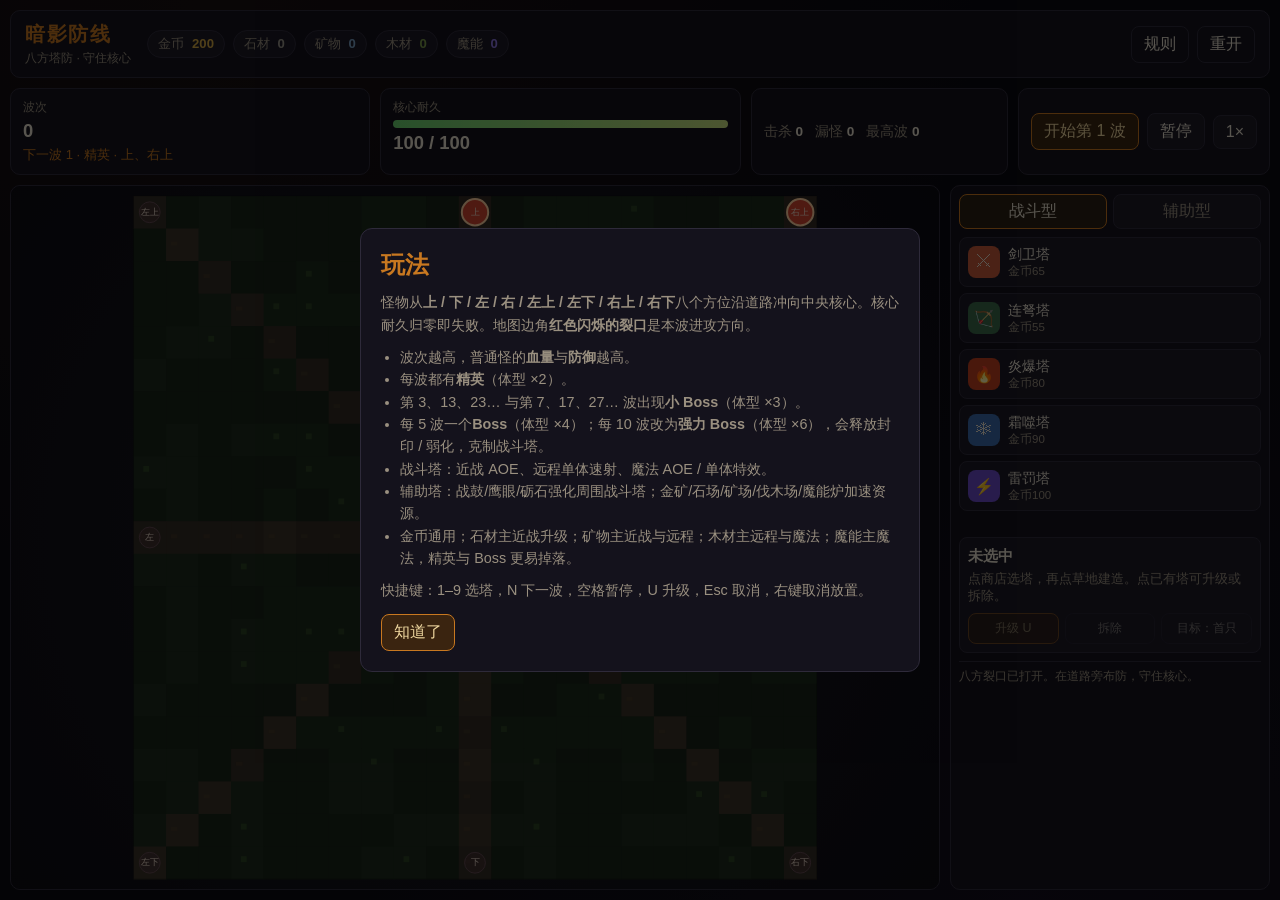
==== commit cb65c18c: "Tune early waves so adjacent lanes and starting gold make the first defense readable. Upcoming spawn" ====
--- a/index.html
+++ b/index.html
@@ -80,7 +80,7 @@
   <div id="help-overlay" class="overlay">
     <div class="sheet">
       <h2>玩法</h2>
-      <p>怪物从<strong>上 / 下 / 左 / 右 / 左上 / 左下 / 右上 / 右下</strong>八个方位沿道路冲向中央核心。核心耐久归零即失败。</p>
+      <p>怪物从<strong>上 / 下 / 左 / 右 / 左上 / 左下 / 右上 / 右下</strong>八个方位沿道路冲向中央核心。核心耐久归零即失败。地图边角<strong>红色闪烁的裂口</strong>是本波进攻方向。</p>
       <ul>
         <li>波次越高，普通怪的<strong>血量</strong>与<strong>防御</strong>越高。</li>
         <li>每波都有<strong>精英</strong>（体型 ×2）。</li>
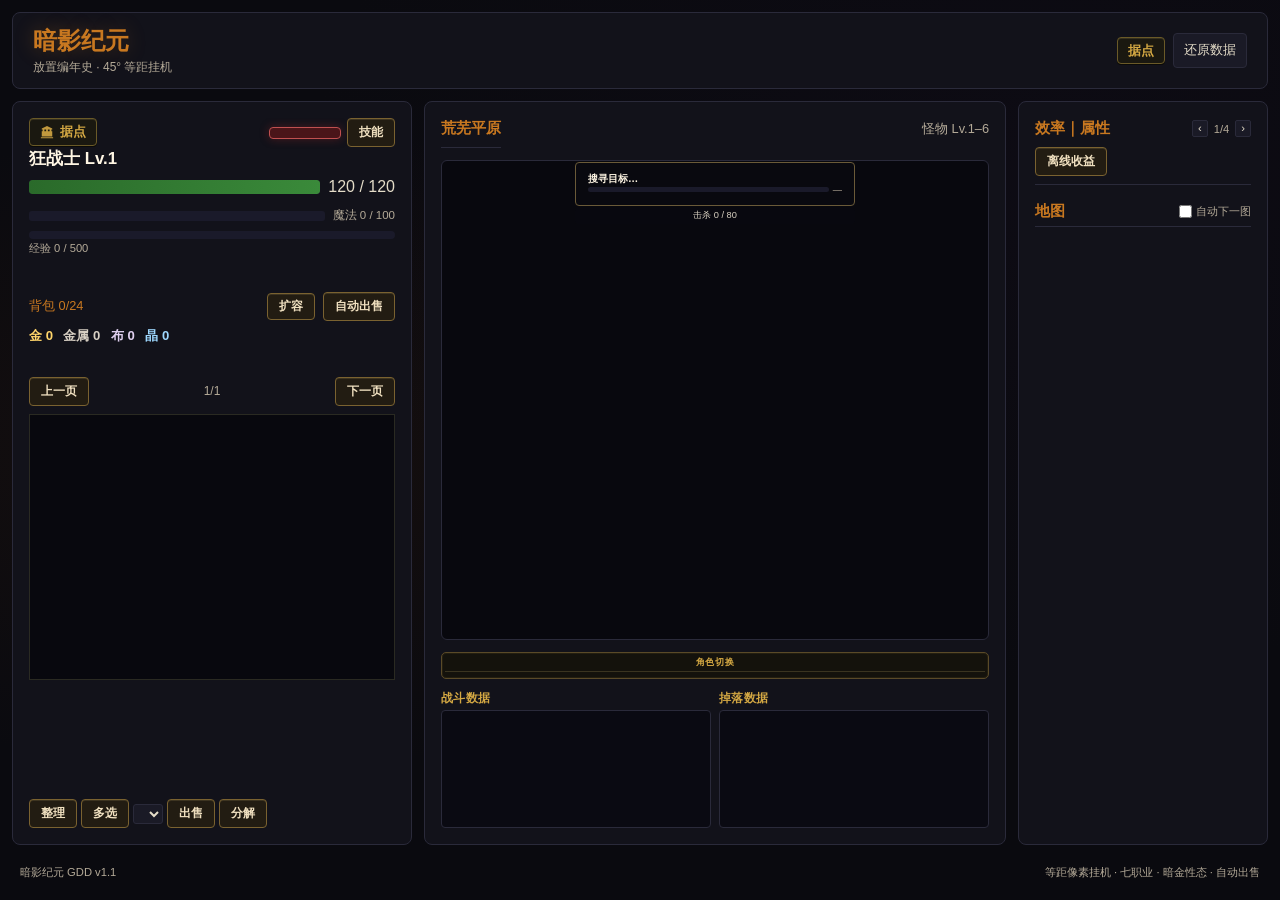
==== commit 63d94fee: "Ship idle loot parity, class combat sprites, and product docs. Idle heroes now use the same monster " ====
--- a/index.html
+++ b/index.html
@@ -3,110 +3,248 @@
 <head>
   <meta charset="UTF-8">
   <meta name="viewport" content="width=device-width, initial-scale=1, viewport-fit=cover">
-  <meta name="theme-color" content="#0a0a10">
-  <title>暗影防线 · 八方塔防</title>
-  <link rel="stylesheet" href="css/style.css">
+  <meta name="theme-color" content="#0a0a0f">
+  <meta name="apple-mobile-web-app-capable" content="yes">
+  <title>暗影纪元：放置编年史</title>
+  <script>
+  (function () {
+    function detectMobileUi() {
+      const w = window.innerWidth || document.documentElement.clientWidth || 0;
+      const h = window.innerHeight || document.documentElement.clientHeight || 0;
+      const short = Math.min(w, h);
+      const coarse = window.matchMedia('(pointer: coarse)').matches;
+      const noHover = window.matchMedia('(hover: none)').matches;
+      const ua = navigator.userAgent || '';
+      const phone = /Android.*Mobile|iPhone|iPod|webOS|BlackBerry|IEMobile|Opera Mini|Mobile/i.test(ua)
+        && !/iPad|Tablet/i.test(ua);
+      const tablet = /iPad|Tablet|Android(?!.*Mobile)/i.test(ua)
+        || (navigator.platform === 'MacIntel' && navigator.maxTouchPoints > 1);
+      if (phone) return true;
+      if (w <= 900) return true;
+      if ((tablet || coarse || noHover) && w < 1100) return true;
+      if ((coarse || noHover) && short < 700) return true;
+      return false;
+    }
+    function applyUiMode() {
+      const mobile = detectMobileUi();
+      document.documentElement.dataset.ui = mobile ? 'mobile' : 'desktop';
+    }
+    applyUiMode();
+    window.__detectMobileUi = detectMobileUi;
+    window.__applyUiMode = applyUiMode;
+  })();
+  </script>
+  <link rel="stylesheet" href="css/style.css?v=157">
 </head>
-<body>
+<body data-mview="combat">
   <div class="app">
-    <header class="top">
-      <div class="brand">
-        <h1>暗影防线</h1>
-        <span>八方塔防 · 守住核心</span>
+    <header class="header">
+      <div class="logo">
+        <h1>暗影纪元</h1>
+        <span class="subtitle">放置编年史 · 45° 等距挂机</span>
       </div>
-      <div class="res-bar" aria-label="资源">
-        <span class="pill gold">金币 <b id="res-gold">0</b></span>
-        <span class="pill stone">石材 <b id="res-stone">0</b></span>
-        <span class="pill mineral">矿物 <b id="res-mineral">0</b></span>
-        <span class="pill wood">木材 <b id="res-wood">0</b></span>
-        <span class="pill mana">魔能 <b id="res-mana">0</b></span>
-      </div>
-      <div class="top-actions">
-        <button type="button" id="btn-help" class="btn ghost">规则</button>
-        <button type="button" id="btn-restart" class="btn ghost">重开</button>
+      <div class="header-actions">
+        <button type="button" id="btn-town-m" class="btn-head mobile-only">据点</button>
+        <button type="button" id="btn-reset-save" class="btn btn-danger">还原数据</button>
       </div>
     </header>
 
-    <section class="status">
-      <div class="stat">
-        <span>波次</span>
-        <strong id="wave-num">0</strong>
-        <em id="wave-next">下一波 1 · 精英 · 2 路</em>
+    <main class="main-grid">
+      <section class="panel hero-panel" id="camp-panel">
+        <div class="camp-scroll">
+        <div class="camp-head">
+          <div>
+            <button type="button" id="btn-shop" class="btn-head">
+              <svg class="btn-ico" viewBox="0 0 16 16" aria-hidden="true"><path fill="currentColor" d="M1 14h14v1H1zm1-1h12V7H2zm1-6h2V5H3zm4 0h2V5H7zm4 0h2V5h-2zM2 4l6-3 6 3v1H2z"/></svg>
+              据点
+            </button>
+            <div id="hero-name" class="hero-name">狂战士 Lv.1</div>
+          </div>
+          <div class="camp-head-right">
+            <div id="hero-status" class="status dead" hidden></div>
+            <button type="button" class="btn-small" id="btn-skills">技能</button>
+          </div>
+        </div>
+        <div class="hp-container">
+          <div class="hp-bar-bg"><div id="hero-hp-bar" class="hp-bar hero-hp"></div></div>
+          <span id="hero-hp-text">120 / 120</span>
+        </div>
+        <div class="hp-container res-container">
+          <div class="hp-bar-bg"><div id="hero-res-bar" class="hp-bar hero-res"></div></div>
+          <span id="hero-res-text">魔法 0 / 100</span>
+        </div>
+        <div class="exp-container camp-exp">
+          <div class="exp-bar-bg"><div id="exp-bar" class="exp-bar"></div></div>
+          <span id="exp-text" class="exp-text">经验 0 / 500</span>
+          <span id="exp-pen" class="exp-pen" hidden></span>
+        </div>
+        <div class="camp-mid">
+          <div id="equip-slots" class="d2-doll"></div>
+        </div>
+        <div id="set-preview" class="set-preview"></div>
+        <div class="camp-inv-head">
+          <div class="camp-inv-title">
+            <span>背包 <span id="inv-count">0/24</span></span>
+            <div class="bag-expand-wrap">
+              <button type="button" class="btn-small" id="btn-bag-expand">扩容</button>
+              <span id="bag-expand-hint" class="bag-expand-hint" hidden>材料不足</span>
+            </div>
+            <div class="autosell-wrap">
+              <button type="button" class="btn-small" id="btn-autosell">自动出售</button>
+              <div id="autosell-pop" class="autosell-pop" hidden>
+                <div class="as-scope">仅当前角色 · 与地图进度分开保存</div>
+                <button type="button" class="as-opt as-off" data-as="off">关闭自动处理</button>
+                <div class="as-acts">
+                  <button type="button" class="as-opt" data-as-act="sell">处理：出售</button>
+                  <button type="button" class="as-opt" data-as-act="salvage">处理：分解</button>
+                </div>
+                <div id="autosell-opts" class="as-opts"></div>
+                <label class="as-ilvl">装备等级 ≥
+                  <input id="as-ilvl" type="number" min="0" max="99" step="1" value="0">
+                  不处理（0=不限）
+                </label>
+                <label class="as-keep"><input type="checkbox" id="as-better"> 留更高DPS</label>
+              </div>
+            </div>
+          </div>
+          <div class="res-strip">
+            <span class="res gold">金 <span id="gold-amount">0</span></span>
+            <span class="res mat-metal">金属 <span id="mat-metal">0</span></span>
+            <span class="res mat-cloth">布 <span id="mat-cloth">0</span></span>
+            <span class="res mat-crystal">晶 <span id="mat-crystal">0</span></span>
+          </div>
+        </div>
+        <div id="camp-inv-filters" class="inv-filters"></div>
+        <div id="inv-bulk-bar" class="bulk-bar" hidden></div>
+        <div class="inv-pager">
+          <button type="button" class="btn-small" id="inv-prev">上一页</button>
+          <span id="inv-page-label">1/1</span>
+          <button type="button" class="btn-small" id="inv-next">下一页</button>
+        </div>
+        <div id="camp-inv" class="inv-grid"></div>
+        </div>
+        <div class="camp-inv-tools">
+          <button type="button" class="btn-small" id="btn-sort">整理</button>
+          <button type="button" class="btn-small" id="btn-inv-multi">多选</button>
+          <select id="junk-q" class="sel-inline" title="装备筛选"></select>
+          <button type="button" class="btn-small" id="btn-sell-junk">出售</button>
+          <button type="button" class="btn-small" id="btn-salvage-junk">分解</button>
+        </div>
+      </section>
+
+      <section class="panel combat-panel">
+        <div class="map-info">
+          <h2 id="current-map-name">荒芜平原</h2>
+          <span id="map-level-range" class="map-level">怪物 Lv.1–6</span>
+        </div>
+        <div class="combat-stage">
+          <canvas id="iso-canvas" class="iso-canvas" width="720" height="420"></canvas>
+          <div class="combat-hud">
+            <div class="monster-display compact">
+              <div class="monster-title-row">
+                <div id="monster-name" class="monster-name">搜寻目标…</div>
+                <span id="monster-kind" class="monster-kind"></span>
+              </div>
+              <div class="hp-container">
+                <div class="hp-bar-bg"><div id="monster-hp-bar" class="hp-bar monster-hp"></div></div>
+                <span id="monster-hp-text">—</span>
+              </div>
+              <div id="boss-winrate" class="boss-winrate" style="display:none"></div>
+            </div>
+            <div id="kill-counter" class="kill-counter">击杀 0 / 80</div>
+          </div>
+          <div id="combat-buffs" class="combat-buffs"></div>
+          <div id="combat-skills" class="combat-skills" aria-label="主动技能"></div>
+          <div id="death-overlay" class="death-overlay" hidden>
+            <div class="death-title">已倒下</div>
+            <div class="death-count" id="death-count">8.0</div>
+            <div class="death-sub">秒后复活</div>
+          </div>
+        </div>
+        <div class="char-switch">
+          <div class="char-switch-label">角色切换</div>
+          <div id="char-tabs" class="char-tabs" role="tablist" aria-label="切换角色"></div>
+        </div>
+        <div class="combat-logs">
+          <div class="combat-log-pane">
+            <div class="combat-log-title">战斗数据</div>
+            <div id="combat-log" class="combat-log" aria-label="战斗数据"></div>
+          </div>
+          <div class="combat-log-pane">
+            <div class="combat-log-title">掉落数据</div>
+            <div id="loot-log" class="combat-log" aria-label="掉落数据"></div>
+          </div>
+        </div>
+      </section>
+
+      <section class="panel stats-panel">
+        <div class="stats-head">
+          <h2 id="attr-page-title">效率｜属性</h2>
+          <span class="attr-pager">
+            <button type="button" class="btn-tiny" id="attr-prev">‹</button>
+            <span id="attr-page-label">1/4</span>
+            <button type="button" class="btn-tiny" id="attr-next">›</button>
+          </span>
+          <button type="button" id="btn-offline" class="btn-small btn-offline">离线收益</button>
+        </div>
+        <div id="camp-attrs" class="camp-attrs"></div>
+        <h2 class="map-head">地图
+          <label class="map-auto"><input type="checkbox" id="chk-auto-next-map"> 自动下一图</label>
+        </h2>
+        <div id="map-select" class="map-select">
+          <div id="diff-select" class="diff-select"></div>
+          <div id="map-acts" class="map-acts"></div>
+          <div id="map-list" class="map-list"></div>
+        </div>
+      </section>
+    </main>
+
+    <footer class="footer">
+      <span>暗影纪元 GDD v1.1</span>
+      <span>等距像素挂机 · 七职业 · 暗金性态 · 自动出售</span>
+    </footer>
+  </div>
+
+  <nav id="mobile-nav" class="mobile-nav" aria-label="手机导航">
+    <button type="button" data-mview="combat" class="on">战场</button>
+    <button type="button" data-mview="camp">营地</button>
+    <button type="button" data-mview="maps">地图</button>
+  </nav>
+
+  <div id="town-overlay" class="town-overlay">
+    <div class="town-sheet">
+      <nav id="town-nav" class="town-map" aria-label="据点地图"></nav>
+      <div class="town-main">
+        <div class="town-head">
+          <div>
+            <h2 id="town-title">荒村据点</h2>
+            <p class="hint">出征未暂停。点地图建筑办理。</p>
+          </div>
+          <button type="button" class="btn btn-town-leave" id="town-close">返回出征</button>
+        </div>
+        <div id="town-room" class="town-room"></div>
       </div>
-      <div class="stat core">
-        <span>核心耐久</span>
-        <div class="bar"><i id="core-bar"></i></div>
-        <strong id="core-hp">100 / 100</strong>
-      </div>
-      <div class="stat nums">
-        <span>击杀 <b id="stat-kills">0</b></span>
-        <span>漏怪 <b id="stat-leaked">0</b></span>
-        <span>最高波 <b id="stat-best">0</b></span>
-      </div>
-      <div class="stat controls">
-        <button type="button" id="btn-wave" class="btn primary">开始第 1 波</button>
-        <button type="button" id="btn-pause" class="btn">暂停</button>
-        <button type="button" id="btn-speed" class="btn">1×</button>
-        <div id="prepare" class="prepare" hidden></div>
-      </div>
-    </section>
-
-    <main class="stage">
-      <canvas id="field" class="field" width="720" height="720"></canvas>
-      <div id="build-hint" class="build-hint" hidden></div>
-    </main>
-
-    <aside class="side">
-      <div class="shop-tabs">
-        <button type="button" class="shop-tab on" data-tab="combat">战斗型</button>
-        <button type="button" class="shop-tab" data-tab="support">辅助型</button>
-      </div>
-      <div id="shop-list" class="shop-list" data-tab="combat">
-        <div id="shop-combat" class="shop-pane"></div>
-        <div id="shop-support" class="shop-pane"></div>
-      </div>
-      <div class="detail-wrap">
-        <div id="tower-detail" class="detail"></div>
-        <div class="detail-actions">
-          <button type="button" id="btn-upgrade" class="btn primary" disabled>升级 U</button>
-          <button type="button" id="btn-sell" class="btn" disabled>拆除</button>
-          <button type="button" id="btn-target" class="btn" disabled>目标：首只</button>
-        </div>
-      </div>
-      <div id="combat-log" class="log" aria-label="战报"></div>
-    </aside>
-  </div>
-
-  <div id="help-overlay" class="overlay">
-    <div class="sheet">
-      <h2>玩法</h2>
-      <p>怪物从<strong>上 / 下 / 左 / 右 / 左上 / 左下 / 右上 / 右下</strong>八个方位沿道路冲向中央核心。核心耐久归零即失败。地图边角<strong>红色闪烁的裂口</strong>是本波进攻方向。</p>
-      <ul>
-        <li>波次越高，普通怪的<strong>血量</strong>与<strong>防御</strong>越高。</li>
-        <li>每波都有<strong>精英</strong>（体型 ×2）。</li>
-        <li>第 3、13、23… 与第 7、17、27… 波出现<strong>小 Boss</strong>（体型 ×3）。</li>
-        <li>每 5 波一个<strong>Boss</strong>（体型 ×4）；每 10 波改为<strong>强力 Boss</strong>（体型 ×6），会释放封印 / 弱化，克制战斗塔。</li>
-        <li>战斗塔：近战 AOE、远程单体速射、魔法 AOE / 单体特效。</li>
-        <li>辅助塔：战鼓/鹰眼/砺石强化周围战斗塔；金矿/石场/矿场/伐木场/魔能炉加速资源。</li>
-        <li>金币通用；石材主近战升级；矿物主近战与远程；木材主远程与魔法；魔能主魔法，精英与 Boss 更易掉落。</li>
-      </ul>
-      <p class="dim">快捷键：1–9 选塔，N 下一波，空格暂停，U 升级，Esc 取消，右键取消放置。</p>
-      <button type="button" id="help-close" class="btn primary">知道了</button>
     </div>
   </div>
 
-  <div id="go-overlay" class="overlay">
-    <div class="sheet">
-      <h2>核心碎裂</h2>
-      <p id="go-text"></p>
-      <button type="button" id="go-restart" class="btn primary">再守一次</button>
+  <div id="item-tip" class="item-tip" hidden></div>
+  <div id="build-pop" class="autosell-pop build-pop" hidden></div>
+
+  <div id="modal" class="modal">
+    <div class="modal-overlay"></div>
+    <div class="modal-content">
+      <h2 id="modal-title"></h2>
+      <div id="modal-body"></div>
+      <button class="modal-close" onclick="document.getElementById('modal').classList.remove('open')">✕</button>
     </div>
   </div>
 
-  <script src="js/data.js"></script>
-  <script src="js/game.js"></script>
-  <script src="js/render.js"></script>
-  <script src="js/ui.js"></script>
-  <script src="js/main.js"></script>
+  <script src="js/data.js?v=157"></script>
+  <script src="js/catalog.js?v=157"></script>
+  <script src="js/combat.js?v=157"></script>
+  <script src="js/iso.js?v=157"></script>
+  <script src="js/game.js?v=157"></script>
+  <script src="js/ui.js?v=157"></script>
+  <script src="js/main.js?v=157"></script>
 </body>
 </html>
--- a/css/style.css
+++ b/css/style.css
@@ -1,246 +1,2935 @@
 :root {
-  --bg: #0a0a10;
-  --panel: #14121c;
-  --panel-2: #1c1a26;
-  --line: #2e2a3a;
-  --text: #e8e0d0;
-  --dim: #9a9080;
+  --bg-dark: #0a0a0f;
+  --bg-panel: #12121a;
+  --bg-panel-light: #1a1a26;
+  --border: #2a2a3a;
+  --border-glow: #4a3a2a;
+  --text: #e4dcc8;
+  --text-dim: #b4aa98;
+  --text-bright: #fff6e4;
+  --gold: #d4a843;
+  --hp-green: #3a8a3a;
+  --hp-red: #8a2a2a;
+  --hp-monster: #6a2020;
   --accent: #c87820;
-  --gold: #d4a843;
-  --stone: #9a968c;
-  --mineral: #7aa0c4;
-  --wood: #7a9a4a;
-  --mana: #8a74e0;
-  --danger: #c05050;
-}
-
-* { box-sizing: border-box; margin: 0; padding: 0; }
-html, body { height: 100%; }
+  --accent-glow: rgba(200, 120, 32, 0.3);
+  --magic-blue: #4488ff;
+  --rare-yellow: #fff06a;
+  --unique-gold: #c8aa6e;
+  --set-green: #00cc44;
+  --legendary-orange: #ff8800;
+}
+
+* { margin: 0; padding: 0; box-sizing: border-box; }
+html { -webkit-text-size-adjust: 100%; }
+button, .map-btn, .inv-cell, .doll-cell, .csk, .act-tab, .town-pin {
+  touch-action: manipulation;
+}
+.mobile-only { display: none; }
+.mobile-nav { display: none; }
+.header-actions { display: flex; align-items: center; gap: 8px; flex-shrink: 0; }
+
 body {
-  font-family: "Segoe UI", "PingFang SC", "Noto Sans SC", "Microsoft YaHei", sans-serif;
-  background:
-    radial-gradient(ellipse at 20% 0%, rgba(90, 40, 20, 0.18), transparent 50%),
-    radial-gradient(ellipse at 80% 100%, rgba(60, 30, 90, 0.16), transparent 50%),
-    var(--bg);
+  font-family: 'Noto Sans SC', sans-serif;
+  background: var(--bg-dark);
   color: var(--text);
-}
-button { font: inherit; cursor: pointer; }
+  min-height: 100vh;
+  background-image:
+    radial-gradient(ellipse at 20% 50%, rgba(80, 40, 10, 0.15) 0%, transparent 50%),
+    radial-gradient(ellipse at 80% 20%, rgba(40, 20, 60, 0.1) 0%, transparent 50%);
+}
+
 .app {
-  height: 100%;
-  display: grid;
-  grid-template-columns: 1fr 320px;
-  grid-template-rows: auto auto 1fr;
-  gap: 10px;
-  padding: 10px;
   max-width: 1400px;
   margin: 0 auto;
-}
-.top {
-  grid-column: 1 / -1;
-  display: flex;
-  align-items: center;
-  gap: 16px;
-  background: var(--panel);
-  border: 1px solid var(--line);
-  border-radius: 10px;
-  padding: 10px 14px;
-}
-.brand h1 {
-  font-size: 1.25rem;
-  color: var(--accent);
-  letter-spacing: 0.08em;
-}
-.brand span { color: var(--dim); font-size: 0.78rem; }
-.res-bar { display: flex; flex-wrap: wrap; gap: 8px; flex: 1; }
-.pill {
-  background: var(--panel-2);
-  border: 1px solid var(--line);
-  border-radius: 999px;
-  padding: 4px 10px;
-  font-size: 0.82rem;
-  color: var(--dim);
-}
-.pill b { color: var(--text); margin-left: 4px; }
-.pill.gold b { color: var(--gold); }
-.pill.stone b { color: var(--stone); }
-.pill.mineral b { color: var(--mineral); }
-.pill.wood b { color: var(--wood); }
-.pill.mana b { color: var(--mana); }
-.top-actions { display: flex; gap: 8px; }
-.status {
-  grid-column: 1 / -1;
-  display: grid;
-  grid-template-columns: 1.4fr 1.4fr 1fr auto;
-  gap: 10px;
-}
-.stat {
-  background: var(--panel);
-  border: 1px solid var(--line);
-  border-radius: 10px;
-  padding: 10px 12px;
-  display: flex;
-  flex-direction: column;
-  gap: 4px;
-  min-width: 0;
-}
-.stat > span { color: var(--dim); font-size: 0.75rem; }
-.stat strong { font-size: 1.15rem; }
-.stat em { color: var(--accent); font-style: normal; font-size: 0.82rem; }
-.stat.nums { flex-direction: row; flex-wrap: wrap; align-items: center; gap: 12px; }
-.stat.nums span { color: var(--dim); font-size: 0.85rem; }
-.stat.nums b { color: var(--text); }
-.bar {
-  height: 8px;
-  background: #2a1820;
-  border-radius: 99px;
-  overflow: hidden;
-}
-.bar i {
-  display: block;
-  height: 100%;
-  width: 100%;
-  background: linear-gradient(90deg, #6ad070, #c8e080);
-}
-.stat.controls { flex-direction: row; flex-wrap: wrap; align-items: center; gap: 8px; }
-.prepare { width: 100%; color: var(--gold); font-size: 0.78rem; }
-.btn {
-  background: var(--panel-2);
-  color: var(--text);
-  border: 1px solid var(--line);
-  border-radius: 8px;
-  padding: 7px 12px;
-}
-.btn:hover { border-color: var(--accent); }
-.btn:disabled { opacity: 0.45; cursor: default; }
-.btn.primary { background: #3a2410; border-color: var(--accent); color: #f0d8a0; }
-.btn.ghost { background: transparent; }
-.stage {
-  position: relative;
-  background: var(--panel);
-  border: 1px solid var(--line);
-  border-radius: 10px;
+  padding: 12px;
+  height: 100vh;
+  max-height: 100vh;
   min-height: 0;
   overflow: hidden;
-}
-.field {
+  display: flex;
+  flex-direction: column;
+}
+
+/* Header */
+.header {
+  display: flex;
+  justify-content: space-between;
+  align-items: center;
+  padding: 12px 20px;
+  background: var(--bg-panel);
+  border: 1px solid var(--border);
+  border-radius: 8px;
+  margin-bottom: 12px;
+  gap: 12px;
+  flex: 0 0 auto;
+}
+.btn-danger {
+  background: #3a1818;
+  border-color: #8a3030;
+  color: #e8b0b0;
+  font-size: 0.75rem;
+  padding: 6px 10px;
+}
+
+.logo h1 {
+  font-family: 'Cinzel', serif;
+  font-size: 1.5rem;
+  color: var(--accent);
+  text-shadow: 0 0 20px var(--accent-glow);
+}
+
+.logo .subtitle {
+  font-size: 0.75rem;
+  color: var(--text-dim);
+}
+
+.hero-name {
+  font-weight: 700;
+  color: var(--text-bright);
+  font-size: 1.05rem;
+  margin-top: 2px;
+  line-height: 1.35;
+}
+.hero-score {
+  display: inline-block;
+  margin-left: 6px;
+  font-size: 0.82rem;
+  font-weight: 700;
+  color: #e8c86a;
+}
+.hero-down-tag {
+  display: inline-block;
+  margin-left: 6px;
+  padding: 1px 6px;
+  border-radius: 3px;
+  font-size: 0.72rem;
+  font-weight: 800;
+  color: #ffd0d0;
+  background: rgba(140, 28, 28, 0.7);
+  border: 1px solid #c05050;
+  letter-spacing: 0.06em;
+}
+
+.exp-container, .camp-exp {
+  display: flex;
+  flex-direction: column;
+  gap: 2px;
+  min-width: 0;
+}
+
+.exp-bar-bg {
+  height: 8px;
+  background: #1a1a2a;
+  border-radius: 4px;
+  overflow: hidden;
+}
+
+.exp-bar {
+  height: 100%;
+  background: linear-gradient(90deg, #6a4a10, var(--gold));
+  border-radius: 4px;
+  transition: width 0.3s;
+  width: 0%;
+}
+
+.exp-text { font-size: 0.7rem; color: var(--text-dim); }
+.exp-pen {
+  font-size: 0.68rem;
+  font-weight: 700;
+  color: #ff8a5a;
+}
+.exp-pen.high { color: #ffb040; }
+.exp-pen.low { color: #ff6a5a; }
+
+.gold {
+  color: var(--gold);
+  font-weight: 700;
+  font-size: 1rem;
+}
+.gold.dim { color: var(--text-dim); font-weight: 500; }
+
+/* Main Grid */
+/* Layout lock: do not change panel/column/stage sizes or positions unless explicitly requested. */
+.main-grid {
+  display: grid;
+  grid-template-columns: 400px 1fr 250px;
+  gap: 12px;
+  flex: 1;
+  min-height: 0;
+  overflow: hidden;
+}
+
+.panel {
+  background: var(--bg-panel);
+  border: 1px solid var(--border);
+  border-radius: 8px;
+  padding: 16px;
+  display: flex;
+  flex-direction: column;
+  gap: 12px;
+}
+
+.panel h2 {
+  font-family: 'Cinzel', serif;
+  font-size: 0.95rem;
+  color: var(--accent);
+  border-bottom: 1px solid var(--border);
+  padding-bottom: 8px;
+}
+
+/* Hero Panel */
+.hero-panel {
+  min-height: 0;
+  overflow: hidden;
+  gap: 8px;
+}
+.camp-scroll {
+  flex: 1 1 auto;
+  min-height: 0;
+  overflow-x: hidden;
+  overflow-y: auto;
+  display: flex;
+  flex-direction: column;
+  gap: 8px;
+}
+
+.camp-head {
+  display: flex;
+  justify-content: space-between;
+  align-items: flex-start;
+  gap: 8px;
+}
+
+.camp-head-right {
+  display: flex;
+  align-items: center;
+  gap: 6px;
+  flex-shrink: 0;
+}
+.btn-head {
+  display: inline-flex;
+  align-items: center;
+  gap: 6px;
+  background: #1a1810;
+  border: 1px solid #6a5a28;
+  color: var(--gold);
+  font-size: 0.82rem;
+  font-weight: 700;
+  padding: 5px 10px;
+  border-radius: 4px;
+  cursor: pointer;
+  line-height: 1.2;
+  box-shadow: inset 0 1px 0 rgba(255, 220, 140, 0.12), 0 1px 0 #0a0a08;
+}
+.btn-head:hover {
+  border-color: var(--gold);
+  background: #2a2414;
+  color: #fff4d0;
+}
+.btn-head .btn-ico {
+  width: 14px;
+  height: 14px;
+  flex-shrink: 0;
+  opacity: 0.9;
+}
+.stats-head {
+  display: flex;
+  justify-content: space-between;
+  align-items: center;
+  flex-wrap: wrap;
+  gap: 8px;
+  border-bottom: 1px solid var(--border);
+  padding-bottom: 8px;
+  margin-bottom: 4px;
+}
+.stats-head h2 { margin: 0; border-bottom: none; padding-bottom: 0; }
+.stats-head .attr-pager { margin-left: auto; }
+.stats-panel {
+  min-height: 0;
+  overflow: hidden;
+  gap: 6px;
+}
+.stats-panel .camp-attrs {
+  flex: 0 0 auto;
+  min-height: 0;
+  overflow: visible;
+}
+.stats-panel .map-head {
+  margin: 0;
+  padding-bottom: 4px;
+  display: flex;
+  align-items: center;
+  justify-content: space-between;
+  gap: 8px;
+}
+.map-auto {
+  display: flex;
+  align-items: center;
+  gap: 4px;
+  font-size: 0.68rem;
+  font-weight: 500;
+  color: var(--text-dim);
+  cursor: pointer;
+  white-space: nowrap;
+}
+.map-auto input { accent-color: var(--accent); }
+.stats-panel .map-select {
+  display: flex;
+  flex-direction: column;
+  flex: 1 1 auto;
+  min-height: 0;
+  margin-top: 0;
+  overflow: hidden;
+}
+
+.camp-meta {
+  display: flex;
+  justify-content: space-between;
+  gap: 8px;
+  font-size: 0.9rem;
+}
+
+.camp-inv-head {
+  display: flex;
+  flex-direction: column;
+  align-items: stretch;
+  gap: 6px;
+  color: var(--accent);
+  font-size: 0.8rem;
+  min-width: 0;
+}
+.camp-inv-title {
+  display: flex;
+  align-items: center;
+  flex-wrap: wrap;
+  gap: 8px;
+  min-width: 0;
+}
+.camp-inv-title > span {
+  flex: 0 0 auto;
+  white-space: nowrap;
+}
+.bag-expand-wrap {
+  display: flex;
+  align-items: center;
+  gap: 6px;
+  margin-left: auto;
+  flex: 0 0 auto;
+}
+#btn-bag-expand {
+  margin-left: 0;
+  max-width: none;
+  white-space: nowrap;
+  text-align: center;
+  line-height: 1.25;
+}
+.bag-expand-hint {
+  color: #ff6a5a;
+  font-size: 0.72rem;
+  font-weight: 700;
+  white-space: nowrap;
+}
+.autosell-wrap { position: relative; flex-shrink: 0; }
+.res-strip {
+  display: flex;
+  flex-wrap: wrap;
+  align-items: baseline;
+  gap: 0.55em 0.8em;
+  min-width: 0;
+  width: 100%;
+  overflow: visible;
+  font-size: 0.82rem;
+  font-weight: 700;
+  font-variant-numeric: tabular-nums;
+  color: var(--text-bright);
+}
+.res-strip .res {
+  white-space: nowrap;
+  flex: 0 1 auto;
+  color: #efe6d2;
+}
+.res-strip .res.gold {
+  color: #ffd56a;
+  font-weight: 800;
+  font-size: 1em;
+}
+.res-strip .res.mat-metal { color: #d8d0c4; }
+.res-strip .res.mat-cloth { color: #e0d0f0; }
+.res-strip .res.mat-crystal { color: #9ed8ff; }
+
+.camp-inv-tools {
+  display: flex;
+  gap: 4px;
+  flex-wrap: wrap;
+  align-items: center;
+  flex: 0 0 auto;
+  margin-top: 0;
+}
+.sel-inline {
+  background: var(--bg-panel-light);
+  color: var(--text);
+  border: 1px solid var(--border);
+  border-radius: 3px;
+  padding: 2px 4px;
+  font-size: 0.72rem;
+}
+
+.camp-inv {
+  flex: 1;
+  min-height: 110px;
+  overflow-y: auto;
+  background: #0a0a12;
+  border: 1px solid var(--border);
+  border-radius: 4px;
+}
+
+.camp-inv-row {
+  display: flex;
+  align-items: center;
+  gap: 6px;
+  padding: 5px 8px;
+  border-bottom: 1px solid rgba(255,255,255,0.04);
+  cursor: pointer;
+  font-size: 0.75rem;
+}
+
+.camp-inv-row:hover { background: rgba(200, 120, 32, 0.08); }
+.camp-inv-row.sel { background: rgba(200, 120, 32, 0.18); }
+.camp-inv-row .grow { flex: 1; min-width: 0; overflow: hidden; text-overflow: ellipsis; white-space: nowrap; }
+
+.camp-mid {
+  display: flex;
+  flex-direction: row;
+  align-items: flex-start;
+  justify-content: flex-start;
+  gap: 10px;
+  min-height: 0;
+  flex: 0 0 auto;
+}
+
+.char-switch {
+  display: flex;
+  flex-direction: column;
+  flex: 1 1 auto;
+  min-width: 112px;
+  background: #14120c;
+  border: 1px solid #5a4a28;
+  border-radius: 5px;
+  padding: 6px 5px 5px;
+  box-shadow: inset 0 0 0 1px rgba(212, 168, 67, 0.08);
+}
+.char-switch-label {
+  font-size: 0.68rem;
+  font-weight: 700;
+  letter-spacing: 0.08em;
+  color: var(--gold);
+  text-align: center;
+  margin-bottom: 5px;
+  padding-bottom: 4px;
+  border-bottom: 1px solid #3a3420;
+}
+.combat-panel .char-switch {
+  flex: 0 0 auto;
+  min-width: 0;
+  width: 100%;
+  padding: 3px 3px 3px;
+}
+.combat-panel .char-switch-label {
+  font-size: 0.58rem;
+  margin-bottom: 3px;
+  padding-bottom: 2px;
+}
+.combat-panel .char-tabs {
+  display: grid;
+  grid-template-columns: repeat(7, minmax(0, 1fr));
+  gap: 3px;
+  overflow: visible;
+  max-height: none;
+}
+.combat-panel .char-tab {
+  min-height: 72px;
+  min-width: 0;
+  padding: 7px 3px 6px;
+  font-size: 0.78rem;
+  gap: 2px;
+  border-radius: 4px;
+}
+.combat-panel .char-tab-line,
+.combat-panel .char-tab-state,
+.combat-panel .char-tab-lock {
+  font-size: 0.8rem;
+  line-height: 1.2;
+}
+.combat-panel .char-tab-build,
+.combat-panel .char-tab-need {
+  font-size: 0.7rem;
+  font-weight: 700;
+  line-height: 1.2;
+  white-space: normal;
+}
+.combat-panel .char-tab.down {
+  border-color: #8a3030;
+  background: #1a1010;
+}
+.combat-panel .char-tab-state.down {
+  color: #ff8a8a;
+  font-weight: 800;
+}
+.char-tabs {
+  display: flex;
+  flex-direction: column;
+  gap: 4px;
+  flex: 1 1 auto;
+  min-height: 0;
+  overflow-y: auto;
+}
+.char-tab > * { pointer-events: none; }
+.char-tab {
+  position: relative;
+  display: flex;
+  flex-direction: column;
+  align-items: center;
+  justify-content: center;
+  gap: 2px;
+  width: 100%;
+  text-align: center !important;
+  background: #1e1a12;
+  border: 1px solid #6a5a30;
+  color: #e8dcc0;
+  font-size: 0.78rem;
+  font-weight: 700;
+  padding: 6px 6px 5px;
+  border-radius: 4px;
+  cursor: pointer;
+  line-height: 1.2;
+  box-shadow: inset 0 1px 0 rgba(255, 220, 140, 0.08);
+  touch-action: manipulation;
+  min-height: 52px;
+}
+.char-tab-line {
+  display: block;
+  color: #fff4d8;
+  width: 100%;
+  text-align: center;
+  white-space: nowrap;
+  overflow: hidden;
+  text-overflow: ellipsis;
+}
+.char-tab-build {
+  display: block;
+  font-size: 0.88rem;
+  font-weight: 800;
+  color: #ffe08a;
+  line-height: 1.25;
+  width: 100%;
+  text-align: center;
+  overflow: hidden;
+  text-overflow: ellipsis;
+  white-space: nowrap;
+}
+.char-tab.on .char-tab-build { color: var(--gold); }
+.char-tab-state {
+  font-size: inherit;
+  font-weight: 700;
+  color: #9aaa70;
+}
+.char-tab.on .char-tab-state { color: var(--gold); }
+.char-tab.char-new {
+  border-color: #e05050;
+  box-shadow: 0 0 10px rgba(224, 48, 48, 0.5);
+}
+.char-tab-dot {
+  position: absolute;
+  top: 3px;
+  right: 4px;
+  width: 8px;
+  height: 8px;
+  border-radius: 50%;
+  background: #ff3b3b;
+  box-shadow: 0 0 6px #ff4444;
+}
+.char-tab-lock {
+  font-size: inherit;
+  font-weight: 700;
+  color: #e09090;
+}
+.char-tab-need {
+  display: block;
+  font-size: 0.72rem;
+  font-weight: 600;
+  color: #d8c8b0;
+  line-height: 1.25;
+  width: 100%;
+  text-align: center;
+  white-space: nowrap;
+  overflow: hidden;
+  text-overflow: ellipsis;
+}
+.char-tab:hover:not(.locked) {
+  border-color: var(--gold);
+  color: #fff4d0;
+  background: #2a2414;
+}
+.char-tab.on {
+  border-color: var(--gold);
+  color: var(--gold);
+  background: #32280e;
+  box-shadow: inset 0 0 0 1px rgba(212, 168, 67, 0.35), 0 0 8px rgba(212, 168, 67, 0.18);
+}
+.char-tab.open:not(.on) {
+  background: #1c2210;
+  border-color: #5a7040;
+  color: #d8e8b8;
+}
+.char-tab.locked {
+  opacity: 1;
+  cursor: pointer;
+  font-weight: 600;
+  background: #181820;
+  border: 1px dashed #7a7068;
+  color: #d0c8bc;
+  box-shadow: none;
+}
+.char-tab.locked .char-tab-line { color: #efe6d4; }
+
+.camp-skills-wrap {
+  display: flex;
+  flex-direction: column;
+  min-height: 0;
+  background: #0e0e14;
+  border: 1px solid var(--border);
+  border-radius: 4px;
+  padding: 6px;
+}
+
+.camp-skills-head {
+  font-size: 0.75rem;
+  color: var(--gold);
+  margin-bottom: 4px;
+  display: flex;
+  justify-content: space-between;
+  align-items: center;
+  gap: 6px;
+}
+
+.camp-attrs {
+  overflow-y: auto;
+  flex: 1;
+  min-height: 160px;
+  display: flex;
+  flex-direction: column;
+  gap: 3px;
+}
+.eff-strip {
+  display: grid;
+  grid-template-columns: 1fr 1fr;
+  gap: 6px;
+  flex-shrink: 0;
+}
+.camp-attrs .eff-strip { flex: 0 0 auto; }
+.eff-item {
+  display: flex;
+  flex-direction: column;
+  align-items: center;
+  justify-content: center;
+  gap: 2px;
+  background: var(--bg-panel-light);
+  border: 1px solid var(--border);
+  border-radius: 6px;
+  padding: 8px 6px;
+  font-size: 0.72rem;
+  color: #c8bfae;
+  text-align: center;
+}
+.eff-item span:last-child {
+  color: var(--text-bright);
+  font-weight: 700;
+  font-size: 0.92rem;
+  font-variant-numeric: tabular-nums;
+  line-height: 1.2;
+  min-height: 1.2em;
+  white-space: nowrap;
+}
+.attr-row {
+  display: flex;
+  justify-content: space-between;
+  gap: 8px;
+  font-size: 0.75rem;
+  line-height: 1.45;
+  color: #e8e0d0;
+  border-bottom: 1px solid rgba(255,255,255,0.04);
+  padding: 1px 0;
+  min-height: 1.45em;
+}
+.attr-val {
+  color: #fff4d8;
+  font-weight: 600;
+  font-variant-numeric: tabular-nums;
+  text-align: right;
+  min-width: 4.5em;
+  flex: 0 0 auto;
+}
+.attr-pager { display: flex; align-items: center; gap: 6px; font-size: 0.7rem; color: var(--text-dim); }
+
+.skill-icon-grid {
+  display: grid;
+  grid-template-columns: repeat(5, minmax(0, 1fr));
+  gap: 8px;
+}
+.skill-icon-cell {
+  background: #12121a;
+  border: 1px solid #2e2e26;
+  padding: 6px 4px 4px;
+  cursor: pointer;
+  display: flex;
+  flex-direction: column;
+  align-items: center;
+  gap: 4px;
+  position: relative;
+}
+.skill-add {
+  position: absolute;
+  top: 2px;
+  right: 2px;
+  z-index: 2;
+  width: 20px;
+  height: 20px;
+  padding: 0;
+  border: 1px solid var(--gold);
+  background: rgba(212, 168, 67, 0.25);
+  color: #fff4d0;
+  font-weight: 700;
+  cursor: pointer;
+  border-radius: 2px;
+  line-height: 18px;
+}
+.skill-add:hover { background: rgba(212, 168, 67, 0.5); }
+.skill-use {
+  width: 100%;
+  margin-top: 2px;
+  font-size: 0.58rem;
+  padding: 2px 0;
+  border-radius: 2px;
+  cursor: pointer;
+  border: 1px solid #4a4a38;
+  background: #1a1a14;
+  color: #c8c0a8;
+}
+.skill-use.on { border-color: #4a8a4a; color: #8ed48e; background: rgba(58, 138, 58, 0.18); }
+.skill-use.off { border-color: #8a4040; color: #d08080; background: rgba(138, 42, 42, 0.18); }
+.skill-icon-cell.skill-off { opacity: 0.62; }
+.skill-icon-cell:hover, .skill-icon-cell.learned, .skill-icon-cell.sel-skill { border-color: var(--gold); }
+.skill-icon-cell.sel-skill { box-shadow: 0 0 0 1px var(--gold); }
+.skill-icon-cell.locked { opacity: 0.45; }
+.skill-icon-cell .skill-ic-name {
+  font-size: 0.65rem;
+  color: #f0e8d8;
+  text-align: center;
+  line-height: 1.2;
+  max-width: 100%;
+  overflow: hidden;
+  text-overflow: ellipsis;
+  white-space: nowrap;
+}
+.skill-icon-cell .skill-ic-lv { font-size: 0.62rem; color: var(--gold); }
+.lv-bonus { color: #8eebb0; font-weight: 800; }
+.lv-grant { color: #c8aa6e; font-weight: 800; }
+.item-icon.skill-ic.learned { box-shadow: inset 0 0 0 1px var(--gold); }
+
+.cs-tree {
+  font-size: 0.65rem;
+  color: var(--accent);
+  margin-top: 4px;
+}
+
+.cs-row {
+  display: flex;
+  align-items: center;
+  gap: 4px;
+  font-size: 0.68rem;
+  line-height: 1.2;
+  padding: 1px 0;
+}
+
+.cs-row.on .cs-name { color: var(--text-bright); }
+.cs-row.off { opacity: 0.7; }
+.cs-name {
+  flex: 1;
+  min-width: 0;
+  overflow: hidden;
+  text-overflow: ellipsis;
+  white-space: nowrap;
+}
+.cs-need { color: #ffb070; font-size: 0.6rem; flex-shrink: 0; }
+.cs-row.noweap .cs-name { color: #c08060; }
+
+.stat-line, .affix-line {
+  color: #f4eee0;
+  font-size: 0.9rem;
+  line-height: 1.45;
+  display: flex;
+  flex-wrap: wrap;
+  align-items: baseline;
+  gap: 6px;
+  font-variant-numeric: tabular-nums;
+}
+.stat-line.dim { color: #c8c0b0; display: block; }
+.skill-eff {
+  color: #c8d8a8;
+  font-size: 0.76rem;
+  line-height: 1.35;
+  margin: 2px 0;
+}
+.affix-line { font-weight: 600; }
+.affix-tier { font-size: 0.72rem; font-weight: 800; letter-spacing: 0.02em; }
+.affix-range { color: #8a8490; font-weight: 400; font-size: 0.72rem; }
+.btn-tiny {
+  background: var(--bg-panel-light);
+  border: 1px solid var(--border);
+  color: var(--text);
+  padding: 0 5px;
+  border-radius: 2px;
+  cursor: pointer;
+  font-size: 0.7rem;
+  line-height: 1.3;
+}
+.btn-tiny:hover { border-color: var(--accent); }
+
+.inv-pager {
+  display: flex;
+  align-items: center;
+  justify-content: space-between;
+  font-size: 0.75rem;
+  color: var(--text-dim);
+}
+
+.item-tip[hidden] { display: none !important; }
+.item-tip {
+  position: fixed;
+  z-index: 200;
+  width: min(560px, calc(100vw - 16px));
+  max-height: min(90vh, 820px);
+  min-height: min(48vh, 420px);
+  overflow: hidden;
+  display: flex;
+  flex-direction: column;
+  background: #12121a;
+  border: 1px solid var(--gold);
+  box-shadow: 0 10px 32px rgba(0, 0, 0, 0.75);
+  padding: 14px;
+  border-radius: 4px;
+  font-size: 0.94rem;
+}
+.item-tip.wide {
+  width: min(980px, calc(100vw - 16px));
+  max-height: min(92vh, 940px);
+  min-height: min(62vh, 560px);
+}
+.inspect-split {
+  display: grid;
+  grid-template-columns: minmax(0, 1fr) minmax(168px, 240px);
+  gap: 10px;
+  align-items: stretch;
+  flex: 1 1 auto;
+  min-height: 0;
+  overflow: hidden;
+}
+.inspect-main {
+  min-width: 0;
+  overflow-y: auto;
+  padding-right: 2px;
+}
+.inspect-side {
+  display: flex;
+  flex-direction: column;
+  gap: 8px;
+  min-width: 0;
+  overflow-y: auto;
+}
+.inspect-side .inspect-actions {
+  flex-direction: column;
+  align-items: stretch;
+  margin-top: 0;
+  padding-bottom: 0;
+}
+.inspect-side .inspect-actions .btn-small {
+  width: 100%;
+}
+.inspect-side .inspect-craft {
+  margin-top: 0;
+  padding-top: 8px;
+  border-top: 1px solid #3a3428;
+}
+.inspect-side .enhance-row {
+  flex-basis: auto;
+  width: 100%;
+}
+.inspect-side .cost-line {
+  flex-wrap: wrap;
+  white-space: normal;
+}
+.item-tip .inspect-actions {
+  flex: 0 0 auto;
+  position: relative;
+  top: auto;
+  z-index: 2;
+  background: #12121a;
+  padding-bottom: 8px;
+  margin-top: 0;
+  margin-bottom: 4px;
+}
+.item-tip .inspect-body {
+  flex: 1 1 auto;
+  min-height: 0;
+  overflow-y: auto;
+}
+
+.item-svg {
+  width: 22px;
+  height: 22px;
+  display: block;
+  image-rendering: pixelated;
+  shape-rendering: crispEdges;
+}
+.item-icon.lg .item-svg { width: 28px; height: 28px; }
+
+.inspect-head {
+  display: grid;
+  grid-template-columns: auto 1fr;
+  gap: 8px 10px;
+  align-items: center;
+  margin: 2px 0 6px;
+}
+.inspect-head .item-icon {
+  grid-row: 1 / span 2;
+}
+.inspect-scores { display: flex; flex-direction: column; gap: 4px; min-width: 0; }
+.gs-line {
+  display: grid;
+  grid-template-columns: 1.3em 2.2em 1fr;
+  gap: 6px;
+  align-items: center;
+  font-variant-numeric: tabular-nums;
+  font-weight: 700;
+  font-size: 0.82rem;
+}
+.gs-k { color: var(--text-dim); font-weight: 700; }
+.gs-n { text-align: left; }
+.inspect-meta {
+  display: flex;
+  flex-wrap: wrap;
+  gap: 4px 10px;
+  font-size: 0.78rem;
+  font-weight: 700;
+  margin: 2px 0 4px;
+}
+.inspect-enh {
+  font-size: 0.78rem;
+  font-weight: 700;
+  color: var(--gold);
+  margin-bottom: 4px;
+}
+.cmp-col.compact .inspect-head { justify-items: start; }
+.cmp-col.compact .inspect-name { font-size: 0.9rem; }
+.inspect-name { font-weight: 700; font-size: 1.08rem; }
+.inspect-name.unique-name {
+  text-shadow: 0 0 8px rgba(200, 170, 110, 0.55);
+  letter-spacing: 0.02em;
+}
+.quality-tag.unique-tag {
+  color: #c8aa6e;
+  text-shadow: 0 0 6px rgba(200, 170, 110, 0.35);
+}
+.inspect-actions { display: flex; flex-wrap: wrap; gap: 4px; margin-top: 6px; flex-shrink: 0; }
+.btn-equip {
+  min-height: 34px;
+  padding: 6px 14px;
+  font-size: 0.88rem;
+  background: #2a2410;
+  border-color: var(--gold);
+  color: #fff4d0;
+}
+.inspect-craft {
+  flex-basis: 100%;
+  display: flex;
+  flex-direction: column;
+  gap: 6px;
+  margin-top: 8px;
+  padding-top: 8px;
+  border-top: 1px solid #3a3428;
+  flex-shrink: 0;
+}
+.enhance-row {
+  flex-basis: 100%;
+  display: flex;
+  flex-direction: column;
+  align-items: flex-start;
+  gap: 4px;
+  margin-top: 2px;
+}
+.cost-line {
+  display: flex;
+  flex-wrap: nowrap;
+  gap: 0.7em;
+  font-size: clamp(0.7rem, 1.3vw, 0.82rem);
+  font-variant-numeric: tabular-nums;
+  color: #e6dcc8;
+  white-space: nowrap;
+  overflow: hidden;
+}
+.cost-need.ok { color: #6ee08a; font-weight: 600; }
+.cost-need.short { color: #ff6a5a; font-weight: 700; }
+.expand-cost-list { display: flex; flex-direction: column; gap: 4px; margin: 10px 0; }
+.expand-cost-row {
+  display: flex;
+  justify-content: space-between;
+  gap: 12px;
+  font-size: 0.85rem;
+  padding: 4px 0;
+  border-bottom: 1px solid rgba(255,255,255,0.06);
+}
+.cost-need.ok { color: #6ee08a; font-weight: 600; }
+.cost-need.short { color: #ff6a5a; font-weight: 700; }
+.bag-expand-hint {
+  color: #ff6a5a;
+  font-size: 0.72rem;
+  font-weight: 700;
+  white-space: nowrap;
+}
+.btn-small.ready {
+  border-color: #5ad878;
+  color: #e8ffe8;
+  background: rgba(70, 160, 90, 0.32);
+}
+.btn-small.ready:hover { border-color: #8cff9a; background: rgba(80, 180, 100, 0.45); }
+.btn-small.lack {
+  border-color: #8a4038;
+  color: #d8c0b8;
+  background: rgba(80, 30, 24, 0.35);
+}
+.btn-small.lack:hover { border-color: #ff6a5a; }
+.btn-small.lack:hover { border-color: #ff6a5a; }
+.swap-list { margin-top: 6px; display: flex; flex-direction: column; gap: 4px; }
+.swap-row {
+  display: flex;
+  align-items: center;
+  gap: 6px;
+  background: #12121a;
+  border: 1px solid var(--border);
+  border-radius: 4px;
+  padding: 4px 6px;
+  font-size: 0.72rem;
+}
+.swap-row .grow { flex: 1; min-width: 0; }
+.set-preview { font-size: 0.72rem; color: var(--set-green); min-height: 1em; display: flex; flex-wrap: wrap; gap: 6px 10px; }
+.set-preview .set-hot-name { cursor: help; border-bottom: 1px dotted rgba(110, 255, 154, 0.45); }
+.set-hot { position: relative; margin-top: 8px; }
+.set-hot-name { color: #6eff9a; font-weight: 600; cursor: help; }
+.set-tip-pop {
+  display: none;
+  margin-top: 4px;
+  padding: 6px 8px;
+  background: #0c0c14;
+  border: 1px solid #2a4a32;
+  border-radius: 4px;
+}
+.set-hot:hover .set-tip-pop { display: block; }
+
+.status {
+  padding: 6px 12px;
+  border-radius: 4px;
+  font-size: 0.85rem;
+  text-align: center;
+}
+
+.status.fighting { background: rgba(58, 138, 58, 0.2); color: #6aba6a; }
+.status.dead {
+  display: flex;
+  flex-direction: column;
+  align-items: center;
+  gap: 1px;
+  min-width: 72px;
+  padding: 5px 10px;
+  background: rgba(120, 24, 24, 0.55);
+  border: 1px solid #c05050;
+  color: #ffd0d0;
+  font-weight: 700;
+  line-height: 1.2;
+  box-shadow: 0 0 10px rgba(180, 40, 40, 0.35);
+}
+.status.dead .death-lab { font-size: 0.68rem; letter-spacing: 0.08em; color: #ff8a8a; }
+.status.dead .death-cd { font-size: 0.92rem; color: #fff4d0; font-variant-numeric: tabular-nums; }
+
+.hp-container {
+  display: flex;
+  align-items: center;
+  gap: 8px;
+}
+
+.hp-bar-bg {
+  flex: 1;
+  height: 14px;
+  background: #1a1a2a;
+  border-radius: 3px;
+  overflow: hidden;
+}
+
+.hp-bar { height: 100%; transition: width 0.2s; border-radius: 3px; }
+.hero-hp { background: linear-gradient(90deg, #2a6a2a, var(--hp-green)); width: 100%; }
+.monster-hp { background: linear-gradient(90deg, #4a1a1a, var(--hp-red)); width: 0%; }
+.res-container { margin-top: 4px; }
+.res-container .hp-bar-bg { height: 10px; }
+.hero-res { width: 0%; background: linear-gradient(90deg, #6a2018, #e05030); }
+#hero-res-text { font-size: 0.72rem; color: var(--text-dim); white-space: nowrap; }
+
+.equip-grid {
+  display: grid;
+  grid-template-columns: 1fr 1fr;
+  gap: 6px;
+}
+
+.equip-slot {
+  background: var(--bg-panel-light);
+  border: 1px solid var(--border);
+  border-radius: 4px;
+  padding: 6px 8px;
+  font-size: 0.75rem;
+  cursor: pointer;
+}
+.equip-slot:hover { border-color: var(--accent); }
+.equip-slot.sel { border-color: var(--accent); background: rgba(200, 120, 32, 0.15); }
+
+.d2-doll {
+  display: grid;
+  grid-template-columns: repeat(3, minmax(0, 1fr));
+  grid-auto-rows: max-content;
+  gap: 6px;
+  max-width: none;
+  margin: 0;
+  width: 100%;
+  flex: 0 0 auto;
+  align-self: stretch;
+  height: max-content;
+}
+.doll-cell {
+  background: #14141c;
+  border: 1px solid #3a3a2a;
+  border-radius: 4px;
+  min-height: 72px;
+  cursor: pointer;
+  display: flex;
+  flex-direction: column;
+  align-items: center;
+  justify-content: center;
+  gap: 3px;
+  padding: 4px 3px 5px;
+}
+.doll-cell.blank { background: transparent; border: none; pointer-events: none; min-height: 0; padding: 0; }
+.doll-cell .slot-label {
+  font-size: 0.68rem;
+  line-height: 1.1;
+  font-weight: 700;
+  color: #c8bfae;
+}
+.d2-doll .item-icon,
+.d2-doll .item-icon.lg {
+  width: 52px;
+  height: 52px;
+  margin-bottom: 0;
+}
+.d2-doll .item-svg {
+  width: 38px;
+  height: 38px;
+}
+.d2-doll .item-glyph { font-size: 20px; }
+.build-pop-title {
+  font-size: 0.88rem;
+  color: #1a1208;
+  font-weight: 800;
+  letter-spacing: 0.1em;
+  text-align: center;
+  margin: -10px -10px 10px;
+  padding: 8px 10px;
+  background: linear-gradient(180deg, #f0d078, #c8a040);
+  border-bottom: 1px solid #8a6820;
+  text-shadow: none;
+}
+.rec-mark {
+  position: absolute;
+  top: 0;
+  right: 0;
+  font-size: 8px;
+  line-height: 1;
+  font-weight: 800;
+  color: #1a1208;
+  background: #ffc24a;
+  padding: 1px 2px;
+  border-radius: 0 0 0 3px;
+  pointer-events: none;
+  z-index: 2;
+}
+.doll-cell:hover { border-color: var(--accent); }
+.doll-cell.sel { border-color: var(--gold); box-shadow: inset 0 0 0 1px var(--gold); }
+
+.item-icon {
+  width: 36px;
+  height: 36px;
+  display: flex;
+  align-items: center;
+  justify-content: center;
+  border: 1px solid #555;
+  background: #0e0e14;
+  image-rendering: pixelated;
+  box-shadow: inset 0 0 0 1px rgba(255,255,255,0.06);
+}
+.item-icon.lg { width: 40px; height: 40px; margin-bottom: 4px; }
+.item-icon.empty { background: #0a0a10; border-color: #2a2a30; }
+.item-glyph { font-size: 16px; line-height: 1; filter: drop-shadow(1px 1px 0 #000); }
+.item-icon.q-magic { background: #101828; }
+.item-icon.q-rare {
+  background: #1a1c08;
+  box-shadow: inset 0 0 0 1px #4a4810;
+}
+.item-icon.q-set { background: #102410; }
+.item-icon.q-ancientSet {
+  background: linear-gradient(180deg, #243818 0%, #102410 100%);
+  box-shadow: inset 0 0 0 1px #c8ff6a, 0 0 10px rgba(255, 122, 106, 0.35);
+}
+.item-icon.q-unique {
+  background: linear-gradient(180deg, #3a2c14 0%, #161008 100%);
+  box-shadow: inset 0 0 0 1px #c8aa6e, 0 0 10px rgba(200, 170, 110, 0.4);
+}
+.item-icon.q-ancientUnique {
+  background: linear-gradient(180deg, #4a3410 0%, #1a0c08 100%);
+  box-shadow: inset 0 0 0 1px #ffe08a, 0 0 12px rgba(255, 122, 106, 0.45);
+}
+.item-icon.q-unique::before, .item-icon.q-ancientUnique::before {
+  content: '';
+  position: absolute;
+  inset: 3px;
+  border: 1px solid rgba(232, 208, 150, 0.45);
+  pointer-events: none;
+}
+.item-icon.q-legendary, .item-icon.q-ancient { background: #28140c; }
+.item-icon.blocked { outline: 1px solid #c05050; }
+.icon-ban {
+  position: absolute;
+  right: 0;
+  bottom: 0;
+  font-size: 9px;
+  line-height: 1.15;
+  padding: 0 2px;
+  background: #8a1818;
+  color: #ffd4d0;
+  font-weight: 800;
+  pointer-events: none;
+}
+.inv-cell.blocked { border-color: #a04040; }
+.inv-cell.q-unique { border-color: #c8aa6e; box-shadow: 0 0 6px rgba(200, 170, 110, 0.35); }
+.inv-cell.q-ancientUnique { border-color: #ffe08a; box-shadow: 0 0 8px rgba(255, 122, 106, 0.4); }
+.doll-cell.blocked { border-color: #a04040; }
+.equip-block {
+  color: #ff8a7a;
+  font-weight: 700;
+  font-size: 0.8rem;
+  line-height: 1.35;
+  margin: 4px 0 6px;
+}
+.btn-small:disabled {
+  opacity: 0.5;
+  cursor: not-allowed;
+  border-color: #6a3030;
+  color: #c09090;
+}
+.item-icon { position: relative; }
+.class-mark {
+  position: absolute;
+  left: 1px;
+  bottom: 1px;
+  font-size: 8px;
+  line-height: 1;
+  color: #f0e8d0;
+  text-shadow: 0 0 2px #000, 1px 1px 0 #000;
+  font-weight: 800;
+  pointer-events: none;
+}
+.affix-line.ex-affix { font-weight: 700; }
+
+.inv-grid {
+  display: grid;
+  grid-template-columns: repeat(6, 1fr);
+  grid-template-rows: repeat(4, 56px);
+  gap: 8px;
+  flex: none;
+  min-height: 0;
+  overflow: hidden;
+  background: #08080e;
+  border: 1px solid #2a2a22;
+  padding: 8px;
+}
+.inv-cell {
+  aspect-ratio: auto;
+  height: 56px;
+  background: #12121a;
+  border: 1px solid #2e2e26;
+  padding: 0;
+  cursor: pointer;
+  display: flex;
+  align-items: center;
+  justify-content: center;
+  position: relative;
+}
+.inv-cell .item-icon { width: 44px; height: 44px; }
+.inv-cell.empty-cell { cursor: default; background: #0c0c12; }
+.inv-cell.sel { border-color: var(--gold); }
+.inv-cell.picked {
+  border-color: #d4a843;
+  box-shadow: inset 0 0 0 1px #d4a843;
+}
+.inv-cell.picked::after {
+  content: '✓';
+  position: absolute;
+  right: 2px;
+  top: 1px;
+  font-size: 10px;
+  color: #ffe080;
+  text-shadow: 0 0 4px #000;
+  pointer-events: none;
+}
+.inv-cell:hover:not(.empty-cell) { border-color: var(--accent); }
+
+.bulk-bar {
+  display: flex;
+  flex-wrap: wrap;
+  gap: 6px;
+  align-items: center;
+  font-size: 0.72rem;
+  color: var(--text-dim);
+  min-height: 22px;
+}
+.bulk-bar[hidden] { display: none; }
+
+.autosell-wrap { position: relative; flex-shrink: 0; }
+.autosell-pop {
+  position: fixed;
+  z-index: 80;
+  width: 240px;
+  max-width: calc(100vw - 16px);
+  max-height: min(70vh, 420px);
+  overflow-x: hidden;
+  overflow-y: auto;
+  background: #12121a;
+  border: 1px solid #3a3428;
+  border-radius: 6px;
+  padding: 8px;
+  display: flex;
+  flex-direction: column;
+  gap: 4px;
+  box-shadow: 0 8px 20px rgba(0,0,0,0.45);
+  box-sizing: border-box;
+}
+.autosell-pop[hidden] { display: none; }
+.build-pop {
+  z-index: 160;
+  background: linear-gradient(180deg, #6a542e 0%, #3e3018 42%, #2a2010 100%);
+  border: 3px solid #f0d078;
+  border-radius: 8px;
+  box-shadow:
+    0 14px 32px rgba(0, 0, 0, 0.65),
+    0 0 0 1px #1a1208,
+    inset 0 1px 0 rgba(255, 240, 180, 0.45);
+  color: #fff8e8;
+  padding: 10px;
+}
+.build-pop .as-opt {
+  background: #3a301c;
+  border: 1px solid #c8a050;
+  color: #fff8e0;
+}
+.build-pop .as-opt:hover {
+  border-color: #f0d078;
+  background: #3a301c;
+}
+.build-pop .as-opt.on {
+  border-color: #ffe08a;
+  background: rgba(232, 176, 64, 0.38);
+  color: #fff8e8;
+}
+.build-pop .as-opt .as-hint {
+  color: #e0d0a8;
+}
+.build-pop .as-off {
+  background: #2a1814;
+  border-color: #a06050;
+  color: #f0d0c4;
+}
+.as-scope {
+  font-size: 0.68rem;
+  font-weight: 700;
+  color: var(--gold);
+  margin-bottom: 6px;
+}
+.as-acts { display: grid; grid-template-columns: 1fr 1fr; gap: 4px; margin: 2px 0 6px; }
+.as-opt {
+  text-align: left;
+  width: 100%;
+  padding: 5px 8px;
+  border: 1px solid #2e2e26;
+  background: #1a1a14;
+  color: #d8d0c0;
+  border-radius: 3px;
+  cursor: pointer;
+  font-size: 0.72rem;
+}
+.as-opt:hover { border-color: var(--gold); }
+.as-opt.on { border-color: var(--gold); background: rgba(212, 168, 67, 0.28); color: #fff4d0; }
+.as-opt .as-hint {
+  display: block;
+  font-size: 0.66rem;
+  color: #c8bfae;
+  font-weight: 500;
+}
+#btn-autosell.on {
+  border-color: var(--gold);
+  background: rgba(212, 168, 67, 0.4);
+  color: #fff4d8;
+}
+#btn-autosell.off { opacity: 0.85; }
+.as-ilvl, .as-keep {
+  display: flex;
+  align-items: center;
+  gap: 4px;
+  font-size: 0.74rem;
+  color: #d8d0c0;
+  margin: 4px 0 0;
+}
+.as-ilvl input {
+  width: 52px;
+  background: #0c0c12;
+  color: var(--text);
+  border: 1px solid var(--border);
+  border-radius: 3px;
+  padding: 2px 4px;
+}
+
+.cmp-row { display: grid; grid-template-columns: 1fr 1fr; gap: 8px; }
+.cmp-row.cols-3 { grid-template-columns: 1fr 1fr 1fr; }
+.ring-dps { display: flex; flex-direction: column; gap: 2px; }
+.cmp-col { background: #12121a; padding: 6px; border-radius: 4px; }
+.cmp-col.compact { text-align: center; }
+.cmp-col.compact .item-icon { margin: 0 auto 4px; }
+.cmp-tag { font-size: 0.68rem; color: var(--text-dim); margin-bottom: 4px; }
+.cmp-table {
+  display: flex;
+  flex-direction: column;
+  gap: 2px;
+  margin: 8px 0;
+  font-size: 0.74rem;
+}
+.cmp-stat {
+  display: grid;
+  grid-template-columns: 1.4fr 0.8fr 0.8fr 0.7fr;
+  gap: 4px;
+  padding: 3px 6px;
+  background: #0e0e14;
+  border-radius: 3px;
+}
+.cmp-stat.head {
+  color: var(--text-dim);
+  font-size: 0.68rem;
+  background: transparent;
+}
+.cmp-stat.up .cmp-stat-d, .cmp-stat.up .cmp-stat-new { color: #7dff9a; }
+.cmp-stat.down .cmp-stat-d, .cmp-stat.down .cmp-stat-new { color: #ff8a7a; }
+.cmp-stat.same .cmp-stat-d { color: var(--text-dim); }
+.gear-score {
+  display: flex;
+  flex-wrap: wrap;
+  gap: 6px 10px;
+  margin: 6px 0 4px;
+}
+.gear-score.compact { justify-content: center; margin: 4px 0 0; }
+.gear-score.blocked { color: #ff8a7a; font-size: 0.75rem; }
+.gs { font-variant-numeric: tabular-nums; font-weight: 700; font-size: 0.78rem; }
+.g-D { color: #9a968c; }
+.g-C { color: #8ec8ff; }
+.g-B { color: #fff06a; }
+.g-A { color: #ffb040; }
+.g-S { color: #ff7a6a; }
+.g-SS { color: #e0c8ff; text-shadow: 0 0 8px rgba(200, 160, 255, 0.4); }
+.g-SSS { color: #ffe08a; text-shadow: 0 0 10px rgba(255, 200, 80, 0.55); }
+.score-compare {
+  background: #0e0e14;
+  border: 1px solid #2a2a22;
+  border-radius: 4px;
+  padding: 8px;
+  margin: 6px 0;
+}
+.score-pair {
+  display: grid;
+  grid-template-columns: 1fr 1fr;
+  gap: 8px;
+  margin: 6px 0;
+}
+.score-line {
+  display: grid;
+  grid-template-columns: 2.2em 1fr auto 1fr auto;
+  gap: 6px;
+  align-items: center;
+  padding: 3px 0;
+  font-size: 0.8rem;
+}
+.score-k { color: var(--text-dim); }
+.score-arrow { color: var(--text-dim); }
+.cmp-stat-name { color: var(--text); overflow: hidden; text-overflow: ellipsis; white-space: nowrap; }
+.cmp-stat-old { color: var(--text-dim); text-align: right; }
+.cmp-stat-new, .cmp-stat-d { text-align: right; font-variant-numeric: tabular-nums; }
+.cmp-stat-d.up { color: #7dff9a; }
+.cmp-stat-d.down { color: #ff8a7a; }
+.cmp-stat-d.same { color: var(--text-dim); }
+.skill-need { color: #ffb080; font-size: 0.75rem; margin-top: 2px; }
+
+.slot-label { color: #c8bfae; display: block; font-size: 0.65rem; }
+.item-name { font-weight: 500; }
+.empty { color: var(--text-dim); font-style: italic; }
+
+.action-buttons {
+  display: grid;
+  grid-template-columns: 1fr 1fr;
+  gap: 6px;
+}
+
+.btn {
+  background: var(--bg-panel-light);
+  border: 1px solid var(--border);
+  color: var(--text);
+  padding: 8px 10px;
+  border-radius: 4px;
+  cursor: pointer;
+  font-size: 0.8rem;
+  transition: all 0.2s;
+}
+
+.btn:hover {
+  border-color: var(--accent);
+  background: rgba(200, 120, 32, 0.1);
+}
+
+.btn-offline.glow {
+  border-color: var(--gold);
+  box-shadow: 0 0 12px rgba(212, 168, 67, 0.4);
+  animation: pulse 2s infinite;
+}
+
+#btn-skills.skill-ready {
+  border-color: var(--gold);
+  color: #fff4d0;
+  background: rgba(212, 168, 67, 0.18);
+  box-shadow: 0 0 12px rgba(212, 168, 67, 0.45);
+  animation: pulse 1.4s infinite;
+  font-weight: 700;
+}
+
+@keyframes pulse {
+  0%, 100% { box-shadow: 0 0 8px rgba(212, 168, 67, 0.3); }
+  50% { box-shadow: 0 0 16px rgba(212, 168, 67, 0.6); }
+}
+
+.combat-stage {
+  position: relative;
+  display: flex;
+  flex-direction: column;
+  flex: 0 0 auto;
+  height: 480px;
+  min-height: 480px;
+  max-height: 480px;
+  min-width: 0;
+}
+.iso-canvas {
+  flex: 1 1 auto;
   width: 100%;
   height: 100%;
+  min-height: 0;
+  background: #08080e;
+  border: 1px solid var(--border);
+  border-radius: 6px;
+  image-rendering: pixelated;
   display: block;
-  cursor: crosshair;
-  touch-action: none;
-}
-.build-hint {
+}
+.combat-hud {
   position: absolute;
-  left: 12px;
-  bottom: 12px;
-  background: rgba(10, 8, 16, 0.82);
-  border: 1px solid var(--line);
+  top: 2px;
+  left: 50%;
+  transform: translateX(-50%);
+  z-index: 3;
+  width: min(70%, 280px);
+  display: flex;
+  flex-direction: column;
+  gap: 2px;
+  pointer-events: none;
+}
+.combat-hud .monster-display {
+  pointer-events: auto;
+  padding: 2px 6px 3px;
+  background: rgba(10, 10, 16, 0.72);
+  border: 1px solid #6a5a38;
+  border-radius: 4px;
+  text-align: left;
+}
+.combat-hud .monster-title-row {
+  gap: 4px;
+  align-items: center;
+}
+.combat-hud .monster-name {
+  font-size: 0.64rem;
+  font-weight: 700;
+  margin-bottom: 0;
+  line-height: 1.15;
+  color: var(--text-bright);
+  white-space: nowrap;
+  overflow: hidden;
+  text-overflow: ellipsis;
+  min-width: 0;
+}
+.combat-hud .monster-kind { font-size: 0.58rem; }
+.combat-hud .hp-container { gap: 4px; }
+.combat-hud .hp-bar-bg { height: 5px; }
+.combat-hud #monster-hp-text { font-size: 0.58rem; color: var(--text-dim); white-space: nowrap; }
+.combat-hud .boss-winrate { margin-top: 1px; font-size: 0.58rem; }
+.combat-hud .kill-counter {
+  text-align: center;
+  font-size: 0.58rem;
+  color: #d8d0c0;
+  background: rgba(10, 10, 16, 0.58);
+  border-radius: 3px;
+  padding: 1px 5px 2px;
+}
+.combat-hud .kill-counter .map-prog { margin-top: 1px; height: 3px; }
+.death-overlay {
+  position: absolute;
+  inset: 0;
+  z-index: 8;
+  display: flex;
+  flex-direction: column;
+  align-items: center;
+  justify-content: center;
+  gap: 4px;
+  background: rgba(12, 6, 8, 0.62);
+  border-radius: 6px;
+  pointer-events: none;
+  text-align: center;
+}
+.death-overlay[hidden] { display: none !important; }
+.death-overlay .death-title {
+  font-family: 'Cinzel', serif;
+  font-size: 1.15rem;
+  font-weight: 700;
+  letter-spacing: 0.12em;
+  color: #ff8a8a;
+  text-shadow: 0 1px 0 #2a0808, 0 0 12px rgba(180, 30, 30, 0.6);
+}
+.death-overlay .death-count {
+  font-size: 2.4rem;
+  font-weight: 800;
+  line-height: 1;
+  color: #fff4d0;
+  font-variant-numeric: tabular-nums;
+  text-shadow: 0 2px 0 #3a2010, 0 0 16px rgba(212, 168, 67, 0.45);
+}
+.death-overlay .death-sub {
+  font-size: 0.78rem;
+  color: #d8c8b0;
+  letter-spacing: 0.08em;
+}
+.combat-stage.is-dead .iso-canvas { filter: saturate(0.55) brightness(0.72); }
+.combat-skills {
+  position: absolute;
+  left: 50%;
+  bottom: 8px;
+  transform: translateX(-50%);
+  z-index: 4;
+  display: flex;
+  flex-wrap: wrap;
+  align-items: center;
+  align-content: center;
+  justify-content: center;
+  gap: 4px;
+  margin: 0;
+  width: max-content;
+  max-width: calc(100% - 16px);
+  max-height: 136px;
+  overflow: hidden;
+  pointer-events: auto;
+  padding: 6px 8px 4px;
+  background: linear-gradient(180deg, rgba(8, 8, 14, 0.15), rgba(8, 8, 14, 0.78));
+  border-radius: 6px;
+}
+.combat-skills .csk,
+.combat-skills .csk-empty {
+  pointer-events: auto;
+}
+.csk {
+  position: relative;
+  display: flex;
+  flex-direction: column;
+  align-items: center;
+  justify-content: flex-start;
+  gap: 1px;
+  box-sizing: border-box;
+  width: 54px;
+  height: 64px;
+  flex: 0 0 54px;
+  padding: 3px 2px 3px;
+  overflow: hidden;
+  background: #12121a;
+  border: 1px solid #3a3a32;
+  border-radius: 4px;
+  color: #e8dcc8;
+  cursor: pointer;
+}
+.csk .item-icon {
+  width: 28px;
+  height: 28px;
+  position: relative;
+  z-index: 1;
+  flex: 0 0 auto;
+}
+.csk .item-svg { width: 22px; height: 22px; }
+.csk-name {
+  display: block;
+  font-size: 0.58rem;
+  line-height: 1.1;
+  max-width: 50px;
+  overflow: hidden;
+  text-overflow: ellipsis;
+  white-space: nowrap;
+  position: relative;
+  z-index: 1;
+}
+.csk-st {
+  font-size: 0.56rem;
+  line-height: 1.1;
+  height: 1.1em;
+  width: 100%;
+  text-align: center;
+  white-space: nowrap;
+  overflow: hidden;
+  text-overflow: ellipsis;
+  font-variant-numeric: tabular-nums;
+  color: #8ed48e;
+  position: relative;
+  z-index: 1;
+}
+.csk-cd-fill {
+  position: absolute;
+  left: 0;
+  right: 0;
+  bottom: 0;
+  height: 0;
+  background: rgba(40, 48, 80, 0.72);
+  pointer-events: none;
+  z-index: 0;
+}
+.csk.ready { border-color: #4a8a4a; }
+.csk.cast {
+  border-color: #e8c050;
+  box-shadow: 0 0 8px rgba(232, 192, 80, 0.35);
+}
+.csk.cast .csk-st { color: #ffd070; }
+.csk.cd .csk-st { color: #8ec8ff; }
+.csk.oom { border-color: #6a5080; }
+.csk.oom .csk-st { color: #c090ff; }
+.csk.off { opacity: 0.5; border-color: #5a3030; }
+.csk.off .csk-st { color: #cc8888; }
+.csk:hover { border-color: var(--gold); }
+.csk-empty {
+  color: var(--text-dim);
+  font-size: 0.75rem;
+  padding: 8px 4px;
+}
+.combat-buffs {
+  position: absolute;
+  top: 8px;
+  left: 8px;
+  display: flex;
+  flex-direction: column;
+  gap: 4px;
+  pointer-events: none;
+  z-index: 2;
+  max-width: 28%;
+}
+.buff-chip {
+  display: flex;
+  align-items: center;
+  gap: 6px;
+  background: rgba(10, 10, 18, 0.86);
+  border: 1px solid #5a4a32;
+  border-radius: 4px;
+  padding: 3px 8px;
+  font-size: 0.72rem;
+  color: #e8dcc8;
+}
+.buff-chip.aura { border-color: #c87820; }
+.buff-chip.shape { border-color: #6aba6a; }
+.buff-chip.buff { border-color: #80a0ff; }
+.buff-chip.debuff { border-color: #c05080; color: #f0b0c8; }
+.buff-lv { color: var(--gold); }
+.buff-time { color: var(--text-dim); margin-left: auto; }
+
+.monster-display.compact { padding: 10px 12px; text-align: left; }
+.monster-title-row { display: flex; justify-content: space-between; align-items: baseline; gap: 8px; }
+.monster-kind { font-size: 0.75rem; }
+.inv-toolbar, .inv-filters, .inv-actions { display: flex; flex-wrap: wrap; gap: 6px; margin: 8px 0; align-items: center; }
+.filter-gap { width: 8px; }
+
+.d4-cmp {
+  display: grid;
+  grid-template-columns: 1fr 1fr;
+  gap: 10px;
+  margin-top: 8px;
+  align-items: start;
+}
+.d4-cmp .cmp-col {
+  background: #0c0c14;
+  border: 1px solid #2a2a26;
+  border-radius: 4px;
+  padding: 8px;
+}
+.d4-cmp .cmp-new { border-color: #5a4a20; }
+.d4-cmp .cmp-old { opacity: 0.88; }
+.affix-delta {
+  font-size: 0.72rem;
+  font-weight: 700;
+  margin-left: 4px;
+}
+.affix-delta.up { color: #7dff9a; }
+.affix-delta.down { color: #ff8a7a; }
+.affix-line.lost { color: #ff8a7a; font-weight: 500; opacity: 0.9; }
+.btn-small.on { border-color: var(--accent); color: var(--text-bright); }
+.locked-item { outline: 1px solid var(--gold); }
+.morph-line { color: #f0c86a; font-size: 0.8rem; margin-top: 4px; }
+.map-btn.locked { cursor: not-allowed; }
+.sel {
+  width: 100%;
+  margin: 8px 0;
+  background: var(--bg-panel-light);
+  color: var(--text);
+  border: 1px solid var(--border);
+  padding: 8px;
+  border-radius: 4px;
+}
+label.hint { display: block; margin: 8px 0; }
+
+/* Combat Panel */
+.combat-panel { min-height: 0; min-width: 0; overflow: hidden; }
+
+.map-info {
+  display: flex;
+  justify-content: space-between;
+  align-items: baseline;
+}
+
+.map-level { color: var(--text-dim); font-size: 0.8rem; }
+
+.monster-display {
+  background: var(--bg-panel-light);
+  border: 1px solid var(--border);
   border-radius: 8px;
-  padding: 6px 10px;
-  font-size: 0.8rem;
-  max-width: 70%;
-}
-.side {
-  display: flex;
-  flex-direction: column;
+  padding: 20px;
+  text-align: center;
+}
+
+.monster-name {
+  font-size: 1.2rem;
+  font-weight: 700;
+  color: var(--text-bright);
+  margin-bottom: 12px;
+}
+
+.boss-winrate {
+  margin-top: 8px;
+  color: var(--accent);
+  font-size: 0.85rem;
+}
+
+.kill-counter {
+  text-align: center;
+  color: var(--text-dim);
+  font-size: 0.85rem;
+  padding: 4px;
+  background: var(--bg-panel-light);
+  border-radius: 4px;
+}
+
+.combat-logs {
+  display: grid;
+  grid-template-columns: 1fr 1fr;
   gap: 8px;
+  flex: 1 1 auto;
   min-height: 0;
-  background: var(--panel);
-  border: 1px solid var(--line);
-  border-radius: 10px;
+}
+.combat-log-pane {
+  display: flex;
+  flex-direction: column;
+  min-width: 0;
+  min-height: 0;
+}
+.combat-log-title {
+  flex: 0 0 auto;
+  font-size: 0.72rem;
+  font-weight: 700;
+  color: var(--gold);
+  letter-spacing: 0.04em;
+  margin-bottom: 4px;
+}
+.combat-log {
+  flex: 1;
+  overflow-y: auto;
+  min-height: 72px;
+  max-height: none;
+  background: #0a0a12;
+  border: 1px solid var(--border);
+  border-radius: 4px;
   padding: 8px;
-}
-.shop-tabs { display: flex; gap: 6px; }
-.shop-tab {
+  font-size: 0.78rem;
+  line-height: 1.6;
+}
+
+.log-entry { padding: 2px 0; border-bottom: 1px solid rgba(255,255,255,0.03); }
+.log-entry.muted { color: var(--text-dim); border-bottom: 0; }
+.log-entry.kill { color: #aaa; }
+.log-entry.loot { color: var(--magic-blue); }
+.log-entry.skill { color: var(--legendary-orange); }
+.log-entry.boss { color: #ff4444; font-weight: 600; }
+.log-entry.death { color: #cc4444; }
+.log-entry.level { color: var(--gold); font-weight: 600; }
+.log-entry.info { color: #c8bfae; }
+
+/* Stats Panel */
+.stat-grid {
+  display: grid;
+  grid-template-columns: 1fr 1fr;
+  gap: 8px;
+}
+
+.stat-item {
+  background: var(--bg-panel-light);
+  border: 1px solid var(--border);
+  border-radius: 4px;
+  padding: 8px;
+  text-align: center;
+}
+
+.stat-label { display: block; font-size: 0.72rem; color: #c8bfae; }
+.stat-value { display: block; font-size: 1.1rem; font-weight: 700; color: var(--text-bright); }
+
+.map-select { margin-top: 4px; }
+.act-tab, .map-btn { touch-action: manipulation; }
+.map-btn > *, .act-tab > * { pointer-events: none; }
+
+.diff-select {
+  display: grid;
+  grid-template-columns: repeat(4, 1fr);
+  gap: 3px;
+  margin-bottom: 6px;
+  flex: 0 0 auto;
+}
+.diff-tab {
+  background: var(--bg-panel-light);
+  border: 1px solid var(--border);
+  color: #d8d0c0;
+  padding: 6px 2px;
+  border-radius: 4px;
+  cursor: pointer;
+  font-size: 0.72rem;
+  font-weight: 700;
+  touch-action: manipulation;
+  min-height: 34px;
+}
+.diff-tab > * { pointer-events: none; }
+.diff-tab:hover { border-color: var(--accent); color: var(--text); }
+.diff-tab.active {
+  color: var(--text-bright);
+  background: rgba(200, 120, 32, 0.18);
+  border-color: var(--accent);
+}
+.diff-tab.diff-hard.active { border-color: #e09050; color: #ffc090; }
+.diff-tab.diff-nightmare.active { border-color: #b070e0; color: #e0b8ff; }
+.diff-tab.diff-hell.active { border-color: #e05040; color: #ff9080; }
+.diff-tab.locked {
+  opacity: 1;
+  cursor: not-allowed;
+  border-style: dashed;
+  color: #c8c0b4;
+  background: #16161e;
+}
+
+.map-acts {
+  display: grid;
+  grid-template-columns: repeat(6, 1fr);
+  gap: 3px;
+  margin-bottom: 8px;
+  flex: 0 0 auto;
+}
+
+.act-tab {
+  position: relative;
+  background: var(--bg-panel-light);
+  border: 1px solid var(--border);
+  color: #d8d0c0;
+  padding: 6px 2px;
+  border-radius: 4px;
+  cursor: pointer;
+  font-size: 0.72rem;
+  font-weight: 700;
+  transition: border-color 0.2s, box-shadow 0.2s, color 0.2s;
+}
+
+.act-tab:hover { border-color: var(--accent); color: var(--text); }
+.act-tab.active {
+  border-color: var(--accent);
+  color: var(--text-bright);
+  background: rgba(200, 120, 32, 0.18);
+}
+.act-tab.here:not(.active) { color: var(--gold); }
+.act-tab.cleared {
+  color: #7dff9a;
+  border-color: #2e6a44;
+}
+.act-tab.cleared.active {
+  color: #b8ffc8;
+  background: rgba(40, 120, 70, 0.18);
+}
+.act-tab.locked {
+  opacity: 1;
+  color: #d2c8b8;
+  background: #16161e;
+  border-style: dashed;
+  border-color: #6a6458;
+}
+.act-tab.act-new {
+  border-color: #e04040;
+  color: #ffd0d0;
+  box-shadow: 0 0 10px rgba(224, 48, 48, 0.45);
+  animation: actUnlockPulse 1.4s ease-in-out infinite;
+}
+
+.act-dot {
+  position: absolute;
+  top: 3px;
+  right: 4px;
+  width: 7px;
+  height: 7px;
+  border-radius: 50%;
+  background: #ff3b3b;
+  box-shadow: 0 0 6px #ff4444;
+}
+
+@keyframes actUnlockPulse {
+  0%, 100% { box-shadow: 0 0 6px rgba(224, 48, 48, 0.35); }
+  50% { box-shadow: 0 0 14px rgba(255, 70, 70, 0.7); }
+}
+
+.map-list {
+  display: grid;
+  grid-template-columns: 1fr;
+  gap: 5px;
+  flex: 1 1 auto;
+  min-height: 0;
+  overflow-x: hidden;
+  overflow-y: auto;
+}
+
+.map-btn {
+  background: var(--bg-panel-light);
+  border: 1px solid var(--border);
+  color: var(--text);
+  padding: 6px 8px;
+  border-radius: 4px;
+  cursor: pointer;
+  text-align: left;
+  font-size: 0.76rem;
+  transition: all 0.2s;
+  display: flex;
+  flex-direction: column;
+  gap: 2px;
+  position: relative;
+  min-width: 0;
+}
+
+.map-btn.boss { grid-column: 1 / -1; }
+
+.rift-pick {
+  grid-column: 1 / -1;
+  display: flex;
+  flex-direction: column;
+  gap: 5px;
+  min-width: 0;
+}
+.rift-floor-bar {
+  display: flex;
+  align-items: center;
+  gap: 8px;
+  pointer-events: auto;
+}
+.rift-floor-btn {
+  pointer-events: auto;
+  flex: 0 0 36px;
+  height: 32px;
+  border: 1px solid var(--border);
+  background: var(--bg-panel-light);
+  color: var(--text-bright);
+  border-radius: 4px;
+  font-size: 1.15rem;
+  line-height: 1;
+  cursor: pointer;
+}
+.rift-floor-btn:hover:not(:disabled) { border-color: var(--accent); }
+.rift-floor-btn:disabled { opacity: 0.35; cursor: not-allowed; }
+.rift-floor-lab {
   flex: 1;
-  background: var(--panel-2);
-  color: var(--dim);
-  border: 1px solid var(--line);
+  text-align: center;
+  font-size: 0.78rem;
+  font-weight: 700;
+  color: #d8d0c0;
+}
+
+.map-btn.locked {
+  background: #181820;
+  border: 1px dashed #6a645c;
+  color: #d8d0c4;
+  opacity: 1;
+}
+.map-btn.locked .map-name { color: #efe6d4; font-weight: 700; }
+.map-btn.locked .map-lv,
+.map-btn.locked .map-score { color: #c8c0b0; font-weight: 600; }
+.map-btn.locked .map-hint {
+  color: #d4cbb8;
+  font-weight: 600;
+  white-space: normal;
+  line-height: 1.35;
+}
+.map-btn.locked .map-prog { opacity: 0.45; }
+.map-btn.locked:hover { border-color: #8a8274; opacity: 1; }
+
+.map-btn.cleared {
+  border-color: #2e6a44;
+  background: rgba(28, 72, 48, 0.22);
+}
+.map-btn.cleared .map-name { color: #7dff9a; font-weight: 700; }
+.map-btn.cleared .map-hint { color: #6aaa78; }
+.map-btn.cleared .map-prog-fill {
+  background: linear-gradient(90deg, #246040, #7dff9a);
+}
+.map-btn.cleared.active {
+  border-color: var(--accent);
+  background: rgba(200, 120, 32, 0.12);
+}
+
+.map-btn.map-new {
+  border-color: #e04040;
+  box-shadow: 0 0 12px rgba(224, 48, 48, 0.45);
+  animation: mapUnlockGlow 1.5s ease-in-out infinite;
+  background: linear-gradient(180deg, rgba(80, 18, 18, 0.55), var(--bg-panel-light));
+}
+
+.map-new-tag {
+  position: absolute;
+  top: 4px;
+  right: 14px;
+  font-size: 0.62rem;
+  color: #ffb4b4;
+  letter-spacing: 0.04em;
+}
+
+.map-new-dot {
+  position: absolute;
+  top: 5px;
+  right: 5px;
+  width: 8px;
+  height: 8px;
+  border-radius: 50%;
+  background: #ff3b3b;
+  box-shadow: 0 0 8px #ff4444;
+  animation: mapDotPulse 1.1s ease-in-out infinite;
+  pointer-events: none;
+}
+
+@keyframes mapDotPulse {
+  0%, 100% { transform: scale(1); opacity: 1; }
+  50% { transform: scale(1.4); opacity: 0.65; }
+}
+
+@keyframes mapUnlockGlow {
+  0%, 100% { box-shadow: 0 0 8px rgba(224, 48, 48, 0.35); }
+  50% { box-shadow: 0 0 16px rgba(255, 72, 72, 0.7); }
+}
+
+.map-btn-row {
+  display: flex;
+  justify-content: space-between;
+  width: 100%;
+  gap: 6px;
+  align-items: baseline;
+}
+
+.map-name {
+  overflow: hidden;
+  text-overflow: ellipsis;
+  white-space: nowrap;
+  min-width: 0;
+  flex: 1;
+  color: var(--text-bright);
+  font-weight: 700;
+}
+.map-status {
+  flex: 0 0 auto;
+  font-size: 0.68rem;
+  font-weight: 700;
+  color: #c8bfae;
+  white-space: nowrap;
+}
+.map-btn.locked .map-status { color: #d4cbb8; }
+.map-btn.cleared .map-status { color: #6aaa78; }
+.map-btn.map-new .map-status { color: #ffd24a; }
+
+.map-rec-row {
+  font-size: 0.7rem;
+}
+
+.map-hint { color: #d0c6b4; font-size: 0.74rem; font-weight: 600; }
+
+.map-prog {
+  height: 5px;
+  background: #1a1a2a;
+  border-radius: 3px;
+  overflow: hidden;
+  width: 100%;
+  margin-top: 4px;
+}
+.map-btn .map-prog {
+  position: relative;
+  height: 16px;
+  margin-top: 3px;
+  border-radius: 4px;
+  overflow: hidden;
+}
+.map-prog-fill {
+  height: 100%;
+  background: linear-gradient(90deg, #6a4a10, var(--gold));
+  width: 0;
+}
+.map-prog-lab {
+  position: absolute;
+  inset: 0;
+  display: flex;
+  align-items: center;
+  justify-content: center;
+  z-index: 1;
+  font-size: 0.66rem;
+  font-weight: 700;
+  line-height: 1;
+  color: #f4ead8;
+  text-shadow: 0 1px 2px #000;
+  font-variant-numeric: tabular-nums;
+  pointer-events: none;
+}
+
+.sheet-tabs {
+  display: flex;
+  gap: 8px;
+  margin-bottom: 12px;
+}
+
+.modal-content.wide { max-width: 1040px; }
+
+.map-btn:hover { border-color: var(--accent); }
+.map-btn.active {
+  border-color: var(--accent);
+  background: rgba(200, 120, 32, 0.15);
+  color: var(--text-bright);
+}
+
+.map-lv { color: #d4cbb8; font-size: 0.72rem; font-weight: 600; white-space: nowrap; }
+.map-score {
+  font-size: 0.68rem;
+  font-weight: 700;
+  color: #c8b060;
+  white-space: nowrap;
+  text-align: right;
+}
+.map-score.ok { color: #7dff9a; }
+.map-score.mid { color: #ffd24a; }
+.map-score.low { color: #ff8a7a; }
+
+/* Footer */
+.footer {
+  margin-top: 12px;
+  padding: 8px;
+  text-align: center;
+  font-size: 0.7rem;
+  color: var(--text-dim);
+  display: flex;
+  justify-content: space-between;
+  flex: 0 0 auto;
+}
+
+/* Modal */
+.modal {
+  display: none;
+  position: fixed;
+  inset: 0;
+  z-index: 130;
+  align-items: center;
+  justify-content: center;
+}
+
+.modal.open { display: flex; }
+
+.modal-overlay {
+  position: absolute;
+  inset: 0;
+  background: rgba(0, 0, 0, 0.78);
+  z-index: 1;
+}
+
+.modal-content {
+  position: relative;
+  z-index: 2;
+  background: #1c1c28;
+  border: 1px solid #5a4a38;
   border-radius: 8px;
-  padding: 6px;
-}
-.shop-tab.on { color: var(--text); border-color: var(--accent); background: #2a2014; }
-.shop-list { overflow: auto; flex: 1.1; min-height: 120px; }
-.shop-list[data-tab="combat"] #shop-support,
-.shop-list[data-tab="support"] #shop-combat { display: none; }
-.shop-pane { display: flex; flex-direction: column; gap: 6px; }
-.shop-card {
-  display: flex;
+  padding: 24px;
+  max-width: 640px;
+  width: 90%;
+  max-height: 80vh;
+  overflow-y: auto;
+  color: #e8dcc8;
+}
+
+.modal-content p,
+.modal-content .hint,
+.modal-content label {
+  color: #c8c0b0;
+}
+
+.modal-content h2 {
+  font-family: 'Cinzel', serif;
+  color: var(--accent);
+  margin-bottom: 16px;
+}
+
+.modal-close {
+  position: absolute;
+  top: 12px;
+  right: 12px;
+  background: none;
+  border: none;
+  color: var(--text-dim);
+  font-size: 1.2rem;
+  cursor: pointer;
+}
+
+.btn-primary {
+  background: var(--accent);
+  color: #fff;
+  border: none;
+  padding: 10px 24px;
+  border-radius: 4px;
+  cursor: pointer;
+  font-size: 0.9rem;
+  margin-top: 12px;
+  width: 100%;
+}
+
+.btn-primary:hover { background: #d88828; }
+
+.btn-small {
+  background: #221c12;
+  border: 1px solid #7a6230;
+  color: #f0e0c0;
+  padding: 5px 11px;
+  border-radius: 4px;
+  cursor: pointer;
+  font-size: 0.78rem;
+  font-weight: 700;
+  box-shadow: inset 0 1px 0 rgba(255, 220, 140, 0.12);
+}
+.btn-small:hover {
+  border-color: var(--gold);
+  color: #fff8e0;
+  background: #2c2414;
+}
+
+.potion-actions {
+  display: flex;
+  flex-wrap: wrap;
+  gap: 6px;
+  margin-top: 8px;
+}
+
+/* Modal content styles */
+.reward-grid {
+  display: grid;
+  grid-template-columns: 1fr 1fr;
   gap: 8px;
-  align-items: center;
-  text-align: left;
-  background: var(--panel-2);
-  border: 1px solid var(--line);
-  border-radius: 8px;
-  padding: 7px 8px;
-  color: var(--text);
-}
-.shop-card.on { border-color: var(--accent); box-shadow: 0 0 0 1px var(--accent) inset; }
-.shop-card.no { opacity: 0.5; }
-.sc-icon {
-  width: 32px;
-  height: 32px;
+  margin: 12px 0;
+}
+
+.reward-item {
+  background: var(--bg-panel-light);
+  padding: 10px;
+  border-radius: 4px;
+  text-align: center;
+}
+
+.loot-list { margin: 8px 0; }
+.loot-item { padding: 4px 0; font-size: 0.85rem; }
+
+.skill-modal-layout {
+  display: grid;
+  grid-template-columns: 1fr 280px;
+  gap: 14px;
+  align-items: start;
+}
+.skill-inspect {
+  position: sticky;
+  top: 0;
+  background: #12121a;
+  border: 1px solid #3a3428;
+  border-radius: 6px;
+  padding: 10px;
+  min-height: 200px;
+}
+.skill-inspect .inspect-name { margin: 6px 0 4px; }
+.skill-tree { margin-bottom: 16px; }
+.skill-tree h3 {
+  color: var(--text-bright);
+  font-size: 0.9rem;
+  margin-bottom: 8px;
+}
+
+.skill-item {
+  background: var(--bg-panel-light);
+  border: 1px solid var(--border);
+  border-radius: 4px;
+  padding: 8px 10px;
+  margin-bottom: 6px;
+  position: relative;
+}
+
+.skill-item.locked { opacity: 1; filter: grayscale(0.4); }
+.skill-item.learned { border-color: var(--accent); }
+
+.skill-header {
+  display: flex;
+  gap: 8px;
+  align-items: center;
+}
+
+.skill-name { font-weight: 600; color: var(--text-bright); }
+.skill-lv { color: var(--gold); font-size: 0.8rem; }
+.skill-type { color: var(--text-dim); font-size: 0.7rem; margin-left: auto; }
+.skill-desc { font-size: 0.78rem; color: var(--text-dim); margin-top: 4px; }
+
+.btn-learn { position: absolute; right: 8px; top: 8px; }
+
+.skill-points-display { margin-bottom: 12px; color: var(--gold); }
+
+.inv-item {
+  background: var(--bg-panel-light);
+  border: 1px solid var(--border);
+  border-radius: 4px;
+  padding: 10px;
+  margin-bottom: 8px;
+}
+
+.inv-item-header {
+  display: flex;
+  justify-content: space-between;
+  font-weight: 600;
+}
+
+.quality-tag { font-size: 0.8rem; font-weight: 600; }
+.inv-affixes { font-size: 0.82rem; color: #f0e8d8; margin: 4px 0; }
+.inv-compare { font-size: 0.8rem; margin: 4px 0; }
+.dps-up { color: var(--set-green); }
+.dps-down { color: #cc4444; }
+
+.equip-detail {
+  padding: 8px 0;
+  border-bottom: 1px solid var(--border);
+  font-size: 0.85rem;
+}
+
+.affix-list { color: var(--text-dim); font-size: 0.78rem; }
+.legendary-effect { color: #ffb45a; font-size: 0.82rem; margin-top: 4px; font-weight: 600; }
+
+.set-bonus { color: #6eff9a; font-weight: 600; margin-top: 8px; }
+.set-bonus.lost { color: #c08080; }
+.set-tier { font-size: 0.8rem; color: #d8d0c0; padding-left: 12px; }
+.set-tier.active { color: #6eff9a; }
+.set-tier.lost { color: #c09090; }
+.set-delta { color: var(--gold); font-weight: 500; font-size: 0.75rem; margin-left: 6px; }
+.set-cmp-head, .set-cmp-label { color: var(--text-dim); font-size: 0.72rem; margin-top: 8px; }
+.set-pieces { margin: 4px 0 6px; display: flex; flex-direction: column; gap: 2px; }
+.set-piece { font-size: 0.75rem; color: #8a8490; }
+.set-piece.on { color: #8eebb0; }
+.set-piece-tag { color: var(--gold); margin-left: 6px; font-size: 0.68rem; }
+
+.char-list { display: flex; flex-direction: column; gap: 8px; }
+
+.char-card {
+  display: flex;
+  align-items: center;
+  gap: 12px;
+  background: var(--bg-panel-light);
+  border: 1px solid var(--border);
+  border-radius: 6px;
+  padding: 12px;
+}
+
+.char-card.locked { opacity: 1; filter: grayscale(0.35); }
+.char-card.active { border-color: var(--accent); }
+
+.char-icon { font-size: 2rem; }
+.char-name { font-weight: 700; color: var(--text-bright); }
+.char-desc { font-size: 0.75rem; color: var(--text-dim); }
+.char-lv { color: var(--gold); font-size: 0.8rem; }
+.char-unlock { color: var(--text-dim); font-size: 0.78rem; }
+
+.empty-msg { color: var(--text-dim); text-align: center; padding: 20px; }
+.hint { color: #c8bfae; font-size: 0.82rem; margin-top: 8px; }
+
+.stats-detail {
+  background: var(--bg-panel-light);
+  padding: 8px;
+  border-radius: 4px;
+  font-size: 0.82rem;
+  margin-bottom: 12px;
+}
+
+.town-overlay {
+  display: none;
+  position: fixed;
+  inset: 0;
+  z-index: 110;
+  align-items: stretch;
+  justify-content: center;
+  padding: 16px;
+  background: rgba(6, 6, 10, 0.72);
+}
+.town-overlay.open {
+  display: flex;
+}
+.town-sheet {
+  width: min(1100px, 100%);
+  max-height: 100%;
+  overflow: hidden;
+  background: #14141c;
+  border: 1px solid #5a4a38;
   border-radius: 8px;
   display: grid;
-  place-items: center;
-  background: var(--c, #333);
-  flex: 0 0 auto;
-}
-.sc-body { display: flex; flex-direction: column; min-width: 0; }
-.sc-name { font-size: 0.9rem; }
-.sc-cost { color: var(--dim); font-size: 0.72rem; }
-.detail-wrap { background: var(--panel-2); border: 1px solid var(--line); border-radius: 8px; padding: 8px; }
-.detail h3 { font-size: 0.95rem; margin-bottom: 4px; }
-.detail p { font-size: 0.8rem; color: var(--dim); margin: 3px 0; }
-.detail .tags { color: var(--accent); }
-.detail .warn { color: #e08090; }
-.detail dl { display: grid; grid-template-columns: repeat(3, 1fr); gap: 6px; margin: 8px 0; }
-.detail dt { color: var(--dim); font-size: 0.7rem; }
-.detail dd { font-size: 0.9rem; }
-.detail-actions { display: flex; gap: 6px; flex-wrap: wrap; margin-top: 8px; }
-.detail-actions .btn { flex: 1; font-size: 0.78rem; padding: 6px; }
-.log {
-  flex: 0.8;
+  grid-template-columns: 300px 1fr;
+  color: #e8dcc8;
+}
+.town-nav {
+  display: flex;
+  flex-direction: column;
+  gap: 6px;
+  padding: 12px 10px;
+  background: #101018;
+  border-right: 1px solid #3a3a2a;
+  overflow-y: auto;
+}
+.town-map {
+  position: relative;
+  min-height: 460px;
+  overflow: hidden;
+  border-right: 1px solid #3a3a2a;
+  background:
+    radial-gradient(ellipse at 50% 42%, #3a4a28 0%, transparent 55%),
+    linear-gradient(165deg, #1c2818 0%, #2a2414 45%, #141210 100%);
+}
+.town-map::before {
+  content: '';
+  position: absolute;
+  left: 22%;
+  top: 16%;
+  width: 56%;
+  height: 64%;
+  border: 2px solid #6a5428;
+  border-radius: 42% 38% 48% 40%;
+  background: rgba(70, 58, 28, 0.28);
+  box-shadow: inset 0 0 40px rgba(0,0,0,0.35);
+  pointer-events: none;
+}
+.town-map::after {
+  content: '荒村';
+  position: absolute;
+  left: 50%;
+  top: 8%;
+  transform: translateX(-50%);
+  font-family: 'Cinzel', serif;
+  color: #c8b070;
+  letter-spacing: 0.3em;
+  font-size: 0.72rem;
+  opacity: 0.7;
+  pointer-events: none;
+}
+.town-pin {
+  position: absolute;
+  transform: translate(-50%, -50%);
+  width: 86px;
+  padding: 8px 6px;
+  background: #1a1810ee;
+  border: 1px solid #4a4030;
+  color: var(--text);
+  cursor: pointer;
+  display: flex;
+  flex-direction: column;
+  gap: 2px;
+  text-align: center;
+  z-index: 1;
+  border-radius: 4px;
+  box-shadow: 0 4px 10px rgba(0,0,0,0.35);
+}
+.town-pin:hover { border-color: var(--gold); }
+.town-pin.on {
+  border-color: var(--gold);
+  background: #2c2410;
+  box-shadow: 0 0 0 1px var(--gold), 0 6px 14px rgba(0,0,0,0.4);
+}
+.town-pin .town-bldg-name { font-weight: 700; font-size: 0.78rem; color: var(--text-bright); }
+.town-pin .town-bldg-blurb { font-size: 0.62rem; color: var(--text-dim); }
+.town-main {
+  display: flex;
+  flex-direction: column;
+  min-height: 0;
+  min-width: 0;
+  padding: 12px 16px 16px;
+}
+.town-head {
+  display: flex;
+  justify-content: space-between;
+  align-items: flex-start;
+  gap: 12px;
+  flex-shrink: 0;
+}
+.town-head h2 {
+  font-family: 'Cinzel', serif;
+  color: var(--accent);
+  font-size: 1.1rem;
+}
+.btn-town-leave {
+  flex-shrink: 0;
+  min-width: 108px;
+  padding: 10px 16px;
+  border-color: var(--gold);
+  color: var(--gold);
+  font-weight: 700;
+}
+.town-bldg {
+  background: #1c1c24;
+  border: 1px solid #3a3a2a;
+  color: var(--text);
+  padding: 10px 8px;
+  cursor: pointer;
+  display: flex;
+  flex-direction: column;
+  gap: 2px;
+  text-align: left;
+}
+.town-bldg.on {
+  border-color: var(--gold);
+  background: #241c14;
+}
+.town-bldg-name { font-weight: 700; font-size: 0.82rem; color: var(--text-bright); }
+.town-bldg-blurb { font-size: 0.68rem; color: var(--text-dim); }
+.town-room {
+  background: #0e0e14;
+  border: 1px solid #2a2a22;
+  padding: 12px;
+  margin-top: 10px;
+  min-height: 0;
+  flex: 1;
   overflow: auto;
-  font-size: 0.75rem;
-  color: var(--dim);
-  line-height: 1.45;
-  min-height: 80px;
-  border-top: 1px solid var(--line);
-  padding-top: 6px;
-}
-.overlay {
-  position: fixed;
-  inset: 0;
-  background: rgba(0, 0, 0, 0.62);
-  display: none;
-  place-items: center;
-  z-index: 20;
-  padding: 20px;
-}
-.overlay.open { display: grid; }
-.sheet {
-  background: var(--panel);
-  border: 1px solid var(--line);
-  border-radius: 12px;
-  padding: 20px;
-  max-width: 560px;
+}
+.town-room h3 {
+  font-family: 'Cinzel', serif;
+  color: var(--accent);
+  margin-bottom: 8px;
+  font-size: 0.95rem;
+}
+.town-work {
+  display: flex;
+  flex-direction: column;
+  min-height: 100%;
+}
+.town-tabs {
+  display: flex;
+  gap: 6px;
+  margin: 6px 0 8px;
+}
+.town-tab {
+  background: #1c1c24;
+  border: 1px solid #3a3a2a;
+  color: var(--text);
+  padding: 8px 14px;
+  cursor: pointer;
+}
+.town-tab.on {
+  border-color: var(--gold);
+  color: var(--gold);
+  background: #241c14;
+}
+.town-dock {
+  position: sticky;
+  bottom: 0;
+  margin-top: 10px;
+  padding-top: 8px;
+  background: linear-gradient(transparent, #0e0e14 12px);
+  display: flex;
+  flex-direction: column;
+}
+.town-dock .inspect-actions {
+  order: -1;
+  margin-top: 0;
+  margin-bottom: 8px;
+  padding-bottom: 6px;
+  background: #0e0e14;
+}
+.town-split {
+  display: grid;
+  grid-template-columns: 1fr 1fr;
+  gap: 12px;
+  margin: 8px 0;
+}
+.town-col-h { font-size: 0.75rem; color: var(--gold); margin-bottom: 4px; }
+.town-inv { max-height: none; }
+@media (max-width: 900px) {
+  html:not([data-ui="desktop"]) .town-overlay { padding: 0; }
+  html:not([data-ui="desktop"]) .town-sheet {
+    grid-template-columns: 1fr;
+    width: 100%;
+    height: 100%;
+    max-height: 100dvh;
+    border-radius: 0;
+  }
+  html:not([data-ui="desktop"]) .town-map {
+    min-height: 180px;
+    max-height: 36dvh;
+    border-right: 0;
+    border-bottom: 1px solid #3a3a2a;
+  }
+  html:not([data-ui="desktop"]) .town-nav { flex-direction: row; flex-wrap: wrap; border-right: 0; border-bottom: 1px solid #3a3a2a; }
+  html:not([data-ui="desktop"]) .town-bldg { min-width: 110px; flex: 1; min-height: 44px; }
+  html:not([data-ui="desktop"]) .town-pin { min-width: 76px; min-height: 48px; }
+  html:not([data-ui="desktop"]) .town-split { grid-template-columns: 1fr; }
+  html:not([data-ui="desktop"]) .btn-town-leave { min-height: 44px; }
+}
+html[data-ui="mobile"] .town-overlay { padding: 0; }
+html[data-ui="mobile"] .town-sheet {
+  grid-template-columns: 1fr;
   width: 100%;
-}
-.sheet h2 { color: var(--accent); margin-bottom: 10px; }
-.sheet p, .sheet li { color: var(--dim); font-size: 0.9rem; line-height: 1.55; }
-.sheet ul { padding-left: 1.2em; margin: 10px 0; }
-.sheet .btn { margin-top: 12px; }
-.dim { color: var(--dim); }
-
-@media (max-width: 980px) {
+  height: 100%;
+  max-height: 100dvh;
+  border-radius: 0;
+}
+html[data-ui="mobile"] .town-map {
+  min-height: 180px;
+  max-height: 36dvh;
+  border-right: 0;
+  border-bottom: 1px solid #3a3a2a;
+}
+html[data-ui="mobile"] .town-nav { flex-direction: row; flex-wrap: wrap; border-right: 0; border-bottom: 1px solid #3a3a2a; }
+html[data-ui="mobile"] .town-bldg { min-width: 110px; flex: 1; min-height: 44px; }
+html[data-ui="mobile"] .town-pin { min-width: 76px; min-height: 48px; }
+html[data-ui="mobile"] .town-split { grid-template-columns: 1fr; }
+html[data-ui="mobile"] .btn-town-leave { min-height: 44px; }
+
+.train-list { display: flex; flex-direction: column; gap: 8px; }
+.train-card {
+  background: #16161c;
+  border: 1px solid #2e2e26;
+  padding: 10px;
+}
+.train-card.locked-hall { opacity: 0.92; }
+.hall-gate { color: #ff6a5a; font-weight: 700; }
+.hall-gate-note { margin: 0 0 8px; font-size: 0.78rem; color: #ff8a5a; font-weight: 700; }
+
+/* Phone / tablet layout — html[data-ui] is set on first paint */
+html[data-ui="mobile"] {
+  --nav-h: 52px;
+  --safe-b: env(safe-area-inset-bottom, 0px);
+  --safe-t: env(safe-area-inset-top, 0px);
+}
+html[data-ui="mobile"],
+html[data-ui="mobile"] body {
+  height: 100%;
+  overflow: hidden;
+}
+html[data-ui="mobile"] body {
+  padding-top: var(--safe-t);
+}
+html[data-ui="mobile"] {
   .app {
+    max-width: none;
+    height: 100dvh;
+    min-height: 100dvh;
+    padding: 8px 8px calc(8px + var(--nav-h) + var(--safe-b));
+    overflow: hidden;
+  }
+  .mobile-only { display: inline-flex; }
+  .footer { display: none; }
+  .header {
+    flex-direction: row;
+    padding: 8px 10px;
+    margin-bottom: 8px;
+    flex-shrink: 0;
+  }
+  .logo h1 { font-size: 1.05rem; }
+  .logo .subtitle { display: none; }
+  .btn-danger { min-height: 40px; }
+
+  .main-grid {
+    display: block;
+    flex: 1;
+    min-height: 0;
+    overflow: hidden;
+  }
+  .hero-panel,
+  .combat-panel,
+  .stats-panel {
+    display: none;
+    height: 100%;
+    max-height: 100%;
+    overflow-y: auto;
+    -webkit-overflow-scrolling: touch;
+    overscroll-behavior: contain;
+    padding: 12px;
+    gap: 8px;
+  }
+  body[data-mview="camp"] .hero-panel,
+  body[data-mview="combat"] .combat-panel,
+  body[data-mview="maps"] .stats-panel {
+    display: flex;
+  }
+  body[data-mview="combat"] .combat-panel {
+    overflow: hidden;
+  }
+
+  .mobile-nav {
+    display: grid;
+    grid-template-columns: 1fr 1fr 1fr;
+    position: fixed;
+    left: 0;
+    right: 0;
+    bottom: 0;
+    z-index: 90;
+    height: calc(var(--nav-h) + var(--safe-b));
+    padding-bottom: var(--safe-b);
+    background: #12121a;
+    border-top: 1px solid #3a3428;
+  }
+  .mobile-nav button {
+    min-height: var(--nav-h);
+    background: transparent;
+    border: 0;
+    color: var(--text-dim);
+    font-weight: 700;
+    font-size: 0.88rem;
+    cursor: pointer;
+  }
+  .mobile-nav button.on {
+    color: var(--gold);
+    background: #1c1810;
+    box-shadow: inset 0 2px 0 var(--gold);
+  }
+
+  .combat-stage {
+    flex: 0 0 auto;
+    height: min(480px, 42dvh);
+    min-height: 160px;
+    max-height: 480px;
+  }
+  .iso-canvas { height: 100%; min-height: 0; flex: 1 1 auto; }
+  .combat-logs { flex: 1 1 auto; min-height: 0; }
+  .combat-log { max-height: none; min-height: 64px; }
+  .combat-skills {
+    position: absolute;
+    left: 50%;
+    bottom: 6px;
+    transform: translateX(-50%);
+    flex-wrap: wrap;
+    overflow: hidden;
+    max-height: 132px;
+    max-width: calc(100% - 12px);
+    align-content: center;
+  }
+  .csk { width: 50px; height: 62px; min-height: 62px; flex-basis: 50px; }
+  .csk .item-icon { width: 26px; height: 26px; }
+  .csk .item-svg { width: 20px; height: 20px; }
+
+  .camp-mid { display: flex; }
+  .d2-doll { gap: 7px; }
+  .doll-cell { min-height: 80px; padding: 5px 3px 6px; }
+  .doll-cell .slot-label { font-size: 0.74rem; }
+  .d2-doll .item-icon,
+  .d2-doll .item-icon.lg {
+    width: 58px;
+    height: 58px;
+  }
+  .d2-doll .item-svg { width: 44px; height: 44px; }
+  .d2-doll .item-glyph { font-size: 22px; }
+  .camp-attrs { min-height: 0; max-height: none; }
+  .camp-inv-head { flex-wrap: wrap; }
+  .camp-inv-tools {
+    display: flex;
+    flex-wrap: wrap;
+    gap: 6px;
+  }
+  .inv-grid {
+    grid-template-rows: repeat(4, 48px);
+  }
+  .inv-cell { height: 48px; min-height: 44px; }
+  .btn-small, .btn-head, .as-opt, .map-btn, .act-tab, .diff-tab {
+    min-height: 40px;
+  }
+  .map-btn { padding: 10px; }
+  .act-tab { padding: 8px 10px; }
+
+  .item-tip,
+  .item-tip.wide {
+    width: auto;
+    left: 8px;
+    right: 8px;
+    max-width: none;
+    min-height: 58dvh;
+    max-height: 82dvh;
+    border-radius: 10px 10px 4px 4px;
+  }
+  .inspect-split {
+    grid-template-columns: minmax(0, 1fr) minmax(124px, 38%);
+  }
+
+  .modal.open { align-items: flex-end; }
+  .modal-content,
+  .modal-content.wide {
+    width: 100%;
+    max-width: none;
+    max-height: min(92dvh, calc(100dvh - var(--safe-t)));
+    border-radius: 12px 12px 0 0;
+    padding: 18px 14px calc(18px + var(--safe-b));
+  }
+  .skill-modal-layout {
     grid-template-columns: 1fr;
-    grid-template-rows: auto auto minmax(360px, 1fr) auto;
-    height: auto;
-    min-height: 100%;
+    display: flex;
+    flex-direction: column-reverse;
   }
-  .status { grid-template-columns: 1fr 1fr; }
-  .side { max-height: none; }
-  .stage { height: min(72vw, 560px); }
-}
+  .skill-inspect { position: static; min-height: 0; }
+  .modal-close { min-width: 44px; min-height: 44px; }
+
+  .autosell-pop { max-height: min(62dvh, 420px); }
+}
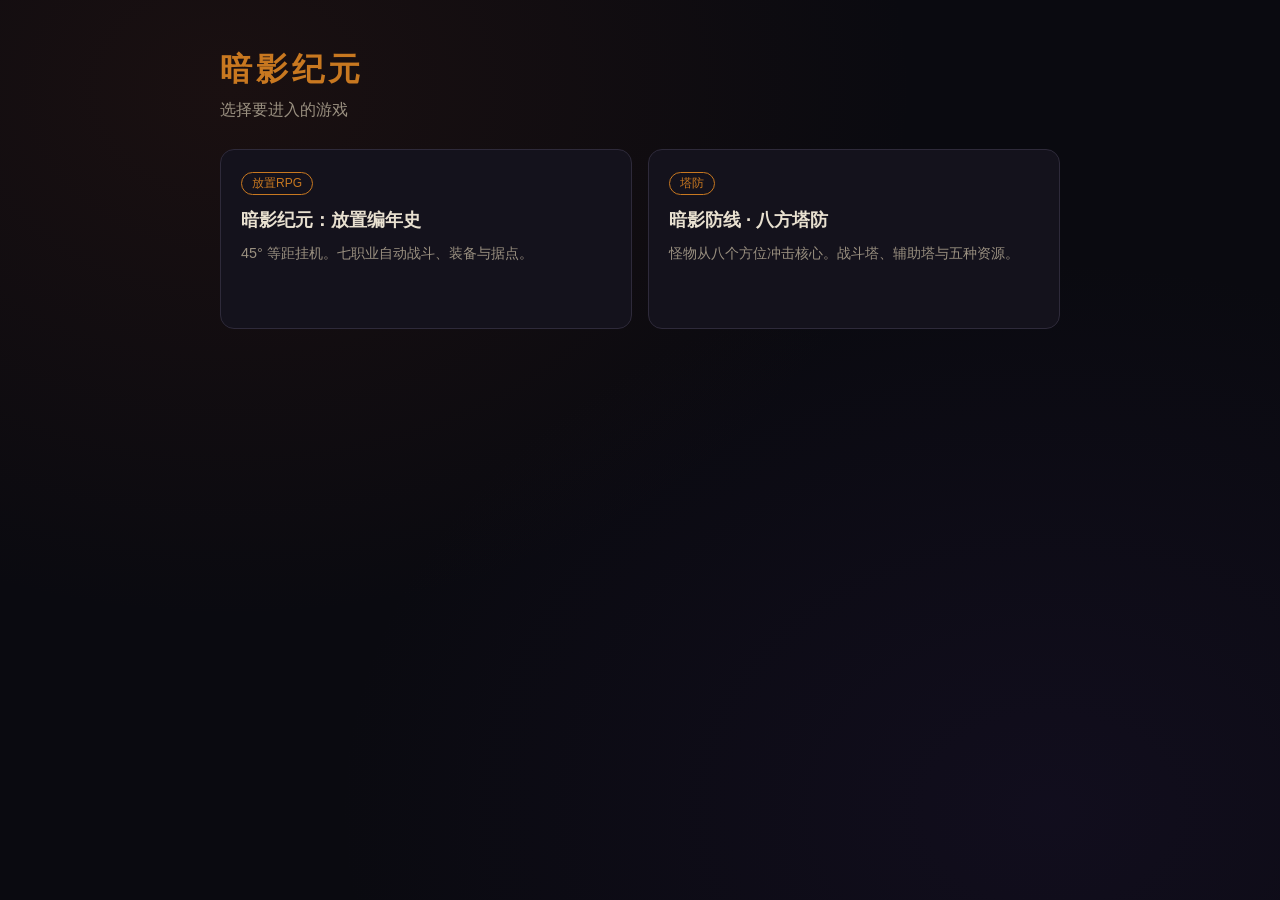
==== commit 24372cbd: "Put both games under games/ and make the repo root a hub. Idle RPG lives at games/放置RPG/; tower defe" ====
--- a/index.html
+++ b/index.html
@@ -3,248 +3,28 @@
 <head>
   <meta charset="UTF-8">
   <meta name="viewport" content="width=device-width, initial-scale=1, viewport-fit=cover">
-  <meta name="theme-color" content="#0a0a0f">
-  <meta name="apple-mobile-web-app-capable" content="yes">
-  <title>暗影纪元：放置编年史</title>
-  <script>
-  (function () {
-    function detectMobileUi() {
-      const w = window.innerWidth || document.documentElement.clientWidth || 0;
-      const h = window.innerHeight || document.documentElement.clientHeight || 0;
-      const short = Math.min(w, h);
-      const coarse = window.matchMedia('(pointer: coarse)').matches;
-      const noHover = window.matchMedia('(hover: none)').matches;
-      const ua = navigator.userAgent || '';
-      const phone = /Android.*Mobile|iPhone|iPod|webOS|BlackBerry|IEMobile|Opera Mini|Mobile/i.test(ua)
-        && !/iPad|Tablet/i.test(ua);
-      const tablet = /iPad|Tablet|Android(?!.*Mobile)/i.test(ua)
-        || (navigator.platform === 'MacIntel' && navigator.maxTouchPoints > 1);
-      if (phone) return true;
-      if (w <= 900) return true;
-      if ((tablet || coarse || noHover) && w < 1100) return true;
-      if ((coarse || noHover) && short < 700) return true;
-      return false;
-    }
-    function applyUiMode() {
-      const mobile = detectMobileUi();
-      document.documentElement.dataset.ui = mobile ? 'mobile' : 'desktop';
-    }
-    applyUiMode();
-    window.__detectMobileUi = detectMobileUi;
-    window.__applyUiMode = applyUiMode;
-  })();
-  </script>
-  <link rel="stylesheet" href="css/style.css?v=157">
+  <meta name="theme-color" content="#0a0a10">
+  <title>暗影纪元 · 游戏目录</title>
+  <link rel="stylesheet" href="css/style.css">
 </head>
-<body data-mview="combat">
-  <div class="app">
-    <header class="header">
-      <div class="logo">
-        <h1>暗影纪元</h1>
-        <span class="subtitle">放置编年史 · 45° 等距挂机</span>
-      </div>
-      <div class="header-actions">
-        <button type="button" id="btn-town-m" class="btn-head mobile-only">据点</button>
-        <button type="button" id="btn-reset-save" class="btn btn-danger">还原数据</button>
-      </div>
+<body>
+  <div class="hub">
+    <header class="hub-head">
+      <h1>暗影纪元</h1>
+      <p>选择要进入的游戏</p>
     </header>
-
-    <main class="main-grid">
-      <section class="panel hero-panel" id="camp-panel">
-        <div class="camp-scroll">
-        <div class="camp-head">
-          <div>
-            <button type="button" id="btn-shop" class="btn-head">
-              <svg class="btn-ico" viewBox="0 0 16 16" aria-hidden="true"><path fill="currentColor" d="M1 14h14v1H1zm1-1h12V7H2zm1-6h2V5H3zm4 0h2V5H7zm4 0h2V5h-2zM2 4l6-3 6 3v1H2z"/></svg>
-              据点
-            </button>
-            <div id="hero-name" class="hero-name">狂战士 Lv.1</div>
-          </div>
-          <div class="camp-head-right">
-            <div id="hero-status" class="status dead" hidden></div>
-            <button type="button" class="btn-small" id="btn-skills">技能</button>
-          </div>
-        </div>
-        <div class="hp-container">
-          <div class="hp-bar-bg"><div id="hero-hp-bar" class="hp-bar hero-hp"></div></div>
-          <span id="hero-hp-text">120 / 120</span>
-        </div>
-        <div class="hp-container res-container">
-          <div class="hp-bar-bg"><div id="hero-res-bar" class="hp-bar hero-res"></div></div>
-          <span id="hero-res-text">魔法 0 / 100</span>
-        </div>
-        <div class="exp-container camp-exp">
-          <div class="exp-bar-bg"><div id="exp-bar" class="exp-bar"></div></div>
-          <span id="exp-text" class="exp-text">经验 0 / 500</span>
-          <span id="exp-pen" class="exp-pen" hidden></span>
-        </div>
-        <div class="camp-mid">
-          <div id="equip-slots" class="d2-doll"></div>
-        </div>
-        <div id="set-preview" class="set-preview"></div>
-        <div class="camp-inv-head">
-          <div class="camp-inv-title">
-            <span>背包 <span id="inv-count">0/24</span></span>
-            <div class="bag-expand-wrap">
-              <button type="button" class="btn-small" id="btn-bag-expand">扩容</button>
-              <span id="bag-expand-hint" class="bag-expand-hint" hidden>材料不足</span>
-            </div>
-            <div class="autosell-wrap">
-              <button type="button" class="btn-small" id="btn-autosell">自动出售</button>
-              <div id="autosell-pop" class="autosell-pop" hidden>
-                <div class="as-scope">仅当前角色 · 与地图进度分开保存</div>
-                <button type="button" class="as-opt as-off" data-as="off">关闭自动处理</button>
-                <div class="as-acts">
-                  <button type="button" class="as-opt" data-as-act="sell">处理：出售</button>
-                  <button type="button" class="as-opt" data-as-act="salvage">处理：分解</button>
-                </div>
-                <div id="autosell-opts" class="as-opts"></div>
-                <label class="as-ilvl">装备等级 ≥
-                  <input id="as-ilvl" type="number" min="0" max="99" step="1" value="0">
-                  不处理（0=不限）
-                </label>
-                <label class="as-keep"><input type="checkbox" id="as-better"> 留更高DPS</label>
-              </div>
-            </div>
-          </div>
-          <div class="res-strip">
-            <span class="res gold">金 <span id="gold-amount">0</span></span>
-            <span class="res mat-metal">金属 <span id="mat-metal">0</span></span>
-            <span class="res mat-cloth">布 <span id="mat-cloth">0</span></span>
-            <span class="res mat-crystal">晶 <span id="mat-crystal">0</span></span>
-          </div>
-        </div>
-        <div id="camp-inv-filters" class="inv-filters"></div>
-        <div id="inv-bulk-bar" class="bulk-bar" hidden></div>
-        <div class="inv-pager">
-          <button type="button" class="btn-small" id="inv-prev">上一页</button>
-          <span id="inv-page-label">1/1</span>
-          <button type="button" class="btn-small" id="inv-next">下一页</button>
-        </div>
-        <div id="camp-inv" class="inv-grid"></div>
-        </div>
-        <div class="camp-inv-tools">
-          <button type="button" class="btn-small" id="btn-sort">整理</button>
-          <button type="button" class="btn-small" id="btn-inv-multi">多选</button>
-          <select id="junk-q" class="sel-inline" title="装备筛选"></select>
-          <button type="button" class="btn-small" id="btn-sell-junk">出售</button>
-          <button type="button" class="btn-small" id="btn-salvage-junk">分解</button>
-        </div>
-      </section>
-
-      <section class="panel combat-panel">
-        <div class="map-info">
-          <h2 id="current-map-name">荒芜平原</h2>
-          <span id="map-level-range" class="map-level">怪物 Lv.1–6</span>
-        </div>
-        <div class="combat-stage">
-          <canvas id="iso-canvas" class="iso-canvas" width="720" height="420"></canvas>
-          <div class="combat-hud">
-            <div class="monster-display compact">
-              <div class="monster-title-row">
-                <div id="monster-name" class="monster-name">搜寻目标…</div>
-                <span id="monster-kind" class="monster-kind"></span>
-              </div>
-              <div class="hp-container">
-                <div class="hp-bar-bg"><div id="monster-hp-bar" class="hp-bar monster-hp"></div></div>
-                <span id="monster-hp-text">—</span>
-              </div>
-              <div id="boss-winrate" class="boss-winrate" style="display:none"></div>
-            </div>
-            <div id="kill-counter" class="kill-counter">击杀 0 / 80</div>
-          </div>
-          <div id="combat-buffs" class="combat-buffs"></div>
-          <div id="combat-skills" class="combat-skills" aria-label="主动技能"></div>
-          <div id="death-overlay" class="death-overlay" hidden>
-            <div class="death-title">已倒下</div>
-            <div class="death-count" id="death-count">8.0</div>
-            <div class="death-sub">秒后复活</div>
-          </div>
-        </div>
-        <div class="char-switch">
-          <div class="char-switch-label">角色切换</div>
-          <div id="char-tabs" class="char-tabs" role="tablist" aria-label="切换角色"></div>
-        </div>
-        <div class="combat-logs">
-          <div class="combat-log-pane">
-            <div class="combat-log-title">战斗数据</div>
-            <div id="combat-log" class="combat-log" aria-label="战斗数据"></div>
-          </div>
-          <div class="combat-log-pane">
-            <div class="combat-log-title">掉落数据</div>
-            <div id="loot-log" class="combat-log" aria-label="掉落数据"></div>
-          </div>
-        </div>
-      </section>
-
-      <section class="panel stats-panel">
-        <div class="stats-head">
-          <h2 id="attr-page-title">效率｜属性</h2>
-          <span class="attr-pager">
-            <button type="button" class="btn-tiny" id="attr-prev">‹</button>
-            <span id="attr-page-label">1/4</span>
-            <button type="button" class="btn-tiny" id="attr-next">›</button>
-          </span>
-          <button type="button" id="btn-offline" class="btn-small btn-offline">离线收益</button>
-        </div>
-        <div id="camp-attrs" class="camp-attrs"></div>
-        <h2 class="map-head">地图
-          <label class="map-auto"><input type="checkbox" id="chk-auto-next-map"> 自动下一图</label>
-        </h2>
-        <div id="map-select" class="map-select">
-          <div id="diff-select" class="diff-select"></div>
-          <div id="map-acts" class="map-acts"></div>
-          <div id="map-list" class="map-list"></div>
-        </div>
-      </section>
+    <main class="cards">
+      <a class="card rpg" href="games/放置RPG/">
+        <span class="kind">放置RPG</span>
+        <h2>暗影纪元：放置编年史</h2>
+        <p>45° 等距挂机。七职业自动战斗、装备与据点。</p>
+      </a>
+      <a class="card td" href="games/塔防/">
+        <span class="kind">塔防</span>
+        <h2>暗影防线 · 八方塔防</h2>
+        <p>怪物从八个方位冲击核心。战斗塔、辅助塔与五种资源。</p>
+      </a>
     </main>
-
-    <footer class="footer">
-      <span>暗影纪元 GDD v1.1</span>
-      <span>等距像素挂机 · 七职业 · 暗金性态 · 自动出售</span>
-    </footer>
   </div>
-
-  <nav id="mobile-nav" class="mobile-nav" aria-label="手机导航">
-    <button type="button" data-mview="combat" class="on">战场</button>
-    <button type="button" data-mview="camp">营地</button>
-    <button type="button" data-mview="maps">地图</button>
-  </nav>
-
-  <div id="town-overlay" class="town-overlay">
-    <div class="town-sheet">
-      <nav id="town-nav" class="town-map" aria-label="据点地图"></nav>
-      <div class="town-main">
-        <div class="town-head">
-          <div>
-            <h2 id="town-title">荒村据点</h2>
-            <p class="hint">出征未暂停。点地图建筑办理。</p>
-          </div>
-          <button type="button" class="btn btn-town-leave" id="town-close">返回出征</button>
-        </div>
-        <div id="town-room" class="town-room"></div>
-      </div>
-    </div>
-  </div>
-
-  <div id="item-tip" class="item-tip" hidden></div>
-  <div id="build-pop" class="autosell-pop build-pop" hidden></div>
-
-  <div id="modal" class="modal">
-    <div class="modal-overlay"></div>
-    <div class="modal-content">
-      <h2 id="modal-title"></h2>
-      <div id="modal-body"></div>
-      <button class="modal-close" onclick="document.getElementById('modal').classList.remove('open')">✕</button>
-    </div>
-  </div>
-
-  <script src="js/data.js?v=157"></script>
-  <script src="js/catalog.js?v=157"></script>
-  <script src="js/combat.js?v=157"></script>
-  <script src="js/iso.js?v=157"></script>
-  <script src="js/game.js?v=157"></script>
-  <script src="js/ui.js?v=157"></script>
-  <script src="js/main.js?v=157"></script>
 </body>
 </html>
--- a/css/style.css
+++ b/css/style.css
@@ -1,2935 +1,67 @@
 :root {
-  --bg-dark: #0a0a0f;
-  --bg-panel: #12121a;
-  --bg-panel-light: #1a1a26;
-  --border: #2a2a3a;
-  --border-glow: #4a3a2a;
-  --text: #e4dcc8;
-  --text-dim: #b4aa98;
-  --text-bright: #fff6e4;
-  --gold: #d4a843;
-  --hp-green: #3a8a3a;
-  --hp-red: #8a2a2a;
-  --hp-monster: #6a2020;
+  --bg: #0a0a10;
+  --panel: #14121c;
+  --line: #2e2a3a;
+  --text: #e8e0d0;
+  --dim: #9a9080;
   --accent: #c87820;
-  --accent-glow: rgba(200, 120, 32, 0.3);
-  --magic-blue: #4488ff;
-  --rare-yellow: #fff06a;
-  --unique-gold: #c8aa6e;
-  --set-green: #00cc44;
-  --legendary-orange: #ff8800;
 }
-
-* { margin: 0; padding: 0; box-sizing: border-box; }
-html { -webkit-text-size-adjust: 100%; }
-button, .map-btn, .inv-cell, .doll-cell, .csk, .act-tab, .town-pin {
-  touch-action: manipulation;
+* { box-sizing: border-box; margin: 0; padding: 0; }
+html, body { height: 100%; }
+body {
+  font-family: "Segoe UI", "PingFang SC", "Noto Sans SC", "Microsoft YaHei", sans-serif;
+  color: var(--text);
+  background:
+    radial-gradient(ellipse at 18% 10%, rgba(90, 40, 20, 0.2), transparent 46%),
+    radial-gradient(ellipse at 82% 90%, rgba(50, 30, 90, 0.18), transparent 48%),
+    var(--bg);
 }
-.mobile-only { display: none; }
-.mobile-nav { display: none; }
-.header-actions { display: flex; align-items: center; gap: 8px; flex-shrink: 0; }
-
-body {
-  font-family: 'Noto Sans SC', sans-serif;
-  background: var(--bg-dark);
-  color: var(--text);
-  min-height: 100vh;
-  background-image:
-    radial-gradient(ellipse at 20% 50%, rgba(80, 40, 10, 0.15) 0%, transparent 50%),
-    radial-gradient(ellipse at 80% 20%, rgba(40, 20, 60, 0.1) 0%, transparent 50%);
-}
-
-.app {
-  max-width: 1400px;
+.hub {
+  min-height: 100%;
+  max-width: 880px;
   margin: 0 auto;
-  padding: 12px;
-  height: 100vh;
-  max-height: 100vh;
-  min-height: 0;
-  overflow: hidden;
+  padding: 48px 20px 64px;
   display: flex;
   flex-direction: column;
+  gap: 28px;
 }
-
-/* Header */
-.header {
-  display: flex;
-  justify-content: space-between;
-  align-items: center;
-  padding: 12px 20px;
-  background: var(--bg-panel);
-  border: 1px solid var(--border);
-  border-radius: 8px;
-  margin-bottom: 12px;
-  gap: 12px;
-  flex: 0 0 auto;
+.hub-head h1 {
+  font-size: 2rem;
+  color: var(--accent);
+  letter-spacing: 0.12em;
 }
-.btn-danger {
-  background: #3a1818;
-  border-color: #8a3030;
-  color: #e8b0b0;
-  font-size: 0.75rem;
-  padding: 6px 10px;
-}
-
-.logo h1 {
-  font-family: 'Cinzel', serif;
-  font-size: 1.5rem;
-  color: var(--accent);
-  text-shadow: 0 0 20px var(--accent-glow);
-}
-
-.logo .subtitle {
-  font-size: 0.75rem;
-  color: var(--text-dim);
-}
-
-.hero-name {
-  font-weight: 700;
-  color: var(--text-bright);
-  font-size: 1.05rem;
-  margin-top: 2px;
-  line-height: 1.35;
-}
-.hero-score {
-  display: inline-block;
-  margin-left: 6px;
-  font-size: 0.82rem;
-  font-weight: 700;
-  color: #e8c86a;
-}
-.hero-down-tag {
-  display: inline-block;
-  margin-left: 6px;
-  padding: 1px 6px;
-  border-radius: 3px;
-  font-size: 0.72rem;
-  font-weight: 800;
-  color: #ffd0d0;
-  background: rgba(140, 28, 28, 0.7);
-  border: 1px solid #c05050;
-  letter-spacing: 0.06em;
-}
-
-.exp-container, .camp-exp {
-  display: flex;
-  flex-direction: column;
-  gap: 2px;
-  min-width: 0;
-}
-
-.exp-bar-bg {
-  height: 8px;
-  background: #1a1a2a;
-  border-radius: 4px;
-  overflow: hidden;
-}
-
-.exp-bar {
-  height: 100%;
-  background: linear-gradient(90deg, #6a4a10, var(--gold));
-  border-radius: 4px;
-  transition: width 0.3s;
-  width: 0%;
-}
-
-.exp-text { font-size: 0.7rem; color: var(--text-dim); }
-.exp-pen {
-  font-size: 0.68rem;
-  font-weight: 700;
-  color: #ff8a5a;
-}
-.exp-pen.high { color: #ffb040; }
-.exp-pen.low { color: #ff6a5a; }
-
-.gold {
-  color: var(--gold);
-  font-weight: 700;
-  font-size: 1rem;
-}
-.gold.dim { color: var(--text-dim); font-weight: 500; }
-
-/* Main Grid */
-/* Layout lock: do not change panel/column/stage sizes or positions unless explicitly requested. */
-.main-grid {
-  display: grid;
-  grid-template-columns: 400px 1fr 250px;
-  gap: 12px;
-  flex: 1;
-  min-height: 0;
-  overflow: hidden;
-}
-
-.panel {
-  background: var(--bg-panel);
-  border: 1px solid var(--border);
-  border-radius: 8px;
-  padding: 16px;
-  display: flex;
-  flex-direction: column;
-  gap: 12px;
-}
-
-.panel h2 {
-  font-family: 'Cinzel', serif;
-  font-size: 0.95rem;
-  color: var(--accent);
-  border-bottom: 1px solid var(--border);
-  padding-bottom: 8px;
-}
-
-/* Hero Panel */
-.hero-panel {
-  min-height: 0;
-  overflow: hidden;
-  gap: 8px;
-}
-.camp-scroll {
-  flex: 1 1 auto;
-  min-height: 0;
-  overflow-x: hidden;
-  overflow-y: auto;
-  display: flex;
-  flex-direction: column;
-  gap: 8px;
-}
-
-.camp-head {
-  display: flex;
-  justify-content: space-between;
-  align-items: flex-start;
-  gap: 8px;
-}
-
-.camp-head-right {
-  display: flex;
-  align-items: center;
-  gap: 6px;
-  flex-shrink: 0;
-}
-.btn-head {
-  display: inline-flex;
-  align-items: center;
-  gap: 6px;
-  background: #1a1810;
-  border: 1px solid #6a5a28;
-  color: var(--gold);
-  font-size: 0.82rem;
-  font-weight: 700;
-  padding: 5px 10px;
-  border-radius: 4px;
-  cursor: pointer;
-  line-height: 1.2;
-  box-shadow: inset 0 1px 0 rgba(255, 220, 140, 0.12), 0 1px 0 #0a0a08;
-}
-.btn-head:hover {
-  border-color: var(--gold);
-  background: #2a2414;
-  color: #fff4d0;
-}
-.btn-head .btn-ico {
-  width: 14px;
-  height: 14px;
-  flex-shrink: 0;
-  opacity: 0.9;
-}
-.stats-head {
-  display: flex;
-  justify-content: space-between;
-  align-items: center;
-  flex-wrap: wrap;
-  gap: 8px;
-  border-bottom: 1px solid var(--border);
-  padding-bottom: 8px;
-  margin-bottom: 4px;
-}
-.stats-head h2 { margin: 0; border-bottom: none; padding-bottom: 0; }
-.stats-head .attr-pager { margin-left: auto; }
-.stats-panel {
-  min-height: 0;
-  overflow: hidden;
-  gap: 6px;
-}
-.stats-panel .camp-attrs {
-  flex: 0 0 auto;
-  min-height: 0;
-  overflow: visible;
-}
-.stats-panel .map-head {
-  margin: 0;
-  padding-bottom: 4px;
-  display: flex;
-  align-items: center;
-  justify-content: space-between;
-  gap: 8px;
-}
-.map-auto {
-  display: flex;
-  align-items: center;
-  gap: 4px;
-  font-size: 0.68rem;
-  font-weight: 500;
-  color: var(--text-dim);
-  cursor: pointer;
-  white-space: nowrap;
-}
-.map-auto input { accent-color: var(--accent); }
-.stats-panel .map-select {
-  display: flex;
-  flex-direction: column;
-  flex: 1 1 auto;
-  min-height: 0;
-  margin-top: 0;
-  overflow: hidden;
-}
-
-.camp-meta {
-  display: flex;
-  justify-content: space-between;
-  gap: 8px;
-  font-size: 0.9rem;
-}
-
-.camp-inv-head {
-  display: flex;
-  flex-direction: column;
-  align-items: stretch;
-  gap: 6px;
-  color: var(--accent);
-  font-size: 0.8rem;
-  min-width: 0;
-}
-.camp-inv-title {
-  display: flex;
-  align-items: center;
-  flex-wrap: wrap;
-  gap: 8px;
-  min-width: 0;
-}
-.camp-inv-title > span {
-  flex: 0 0 auto;
-  white-space: nowrap;
-}
-.bag-expand-wrap {
-  display: flex;
-  align-items: center;
-  gap: 6px;
-  margin-left: auto;
-  flex: 0 0 auto;
-}
-#btn-bag-expand {
-  margin-left: 0;
-  max-width: none;
-  white-space: nowrap;
-  text-align: center;
-  line-height: 1.25;
-}
-.bag-expand-hint {
-  color: #ff6a5a;
-  font-size: 0.72rem;
-  font-weight: 700;
-  white-space: nowrap;
-}
-.autosell-wrap { position: relative; flex-shrink: 0; }
-.res-strip {
-  display: flex;
-  flex-wrap: wrap;
-  align-items: baseline;
-  gap: 0.55em 0.8em;
-  min-width: 0;
-  width: 100%;
-  overflow: visible;
-  font-size: 0.82rem;
-  font-weight: 700;
-  font-variant-numeric: tabular-nums;
-  color: var(--text-bright);
-}
-.res-strip .res {
-  white-space: nowrap;
-  flex: 0 1 auto;
-  color: #efe6d2;
-}
-.res-strip .res.gold {
-  color: #ffd56a;
-  font-weight: 800;
-  font-size: 1em;
-}
-.res-strip .res.mat-metal { color: #d8d0c4; }
-.res-strip .res.mat-cloth { color: #e0d0f0; }
-.res-strip .res.mat-crystal { color: #9ed8ff; }
-
-.camp-inv-tools {
-  display: flex;
-  gap: 4px;
-  flex-wrap: wrap;
-  align-items: center;
-  flex: 0 0 auto;
-  margin-top: 0;
-}
-.sel-inline {
-  background: var(--bg-panel-light);
-  color: var(--text);
-  border: 1px solid var(--border);
-  border-radius: 3px;
-  padding: 2px 4px;
-  font-size: 0.72rem;
-}
-
-.camp-inv {
-  flex: 1;
-  min-height: 110px;
-  overflow-y: auto;
-  background: #0a0a12;
-  border: 1px solid var(--border);
-  border-radius: 4px;
-}
-
-.camp-inv-row {
-  display: flex;
-  align-items: center;
-  gap: 6px;
-  padding: 5px 8px;
-  border-bottom: 1px solid rgba(255,255,255,0.04);
-  cursor: pointer;
-  font-size: 0.75rem;
-}
-
-.camp-inv-row:hover { background: rgba(200, 120, 32, 0.08); }
-.camp-inv-row.sel { background: rgba(200, 120, 32, 0.18); }
-.camp-inv-row .grow { flex: 1; min-width: 0; overflow: hidden; text-overflow: ellipsis; white-space: nowrap; }
-
-.camp-mid {
-  display: flex;
-  flex-direction: row;
-  align-items: flex-start;
-  justify-content: flex-start;
-  gap: 10px;
-  min-height: 0;
-  flex: 0 0 auto;
-}
-
-.char-switch {
-  display: flex;
-  flex-direction: column;
-  flex: 1 1 auto;
-  min-width: 112px;
-  background: #14120c;
-  border: 1px solid #5a4a28;
-  border-radius: 5px;
-  padding: 6px 5px 5px;
-  box-shadow: inset 0 0 0 1px rgba(212, 168, 67, 0.08);
-}
-.char-switch-label {
-  font-size: 0.68rem;
-  font-weight: 700;
-  letter-spacing: 0.08em;
-  color: var(--gold);
-  text-align: center;
-  margin-bottom: 5px;
-  padding-bottom: 4px;
-  border-bottom: 1px solid #3a3420;
-}
-.combat-panel .char-switch {
-  flex: 0 0 auto;
-  min-width: 0;
-  width: 100%;
-  padding: 3px 3px 3px;
-}
-.combat-panel .char-switch-label {
-  font-size: 0.58rem;
-  margin-bottom: 3px;
-  padding-bottom: 2px;
-}
-.combat-panel .char-tabs {
-  display: grid;
-  grid-template-columns: repeat(7, minmax(0, 1fr));
-  gap: 3px;
-  overflow: visible;
-  max-height: none;
-}
-.combat-panel .char-tab {
-  min-height: 72px;
-  min-width: 0;
-  padding: 7px 3px 6px;
-  font-size: 0.78rem;
-  gap: 2px;
-  border-radius: 4px;
-}
-.combat-panel .char-tab-line,
-.combat-panel .char-tab-state,
-.combat-panel .char-tab-lock {
-  font-size: 0.8rem;
-  line-height: 1.2;
-}
-.combat-panel .char-tab-build,
-.combat-panel .char-tab-need {
-  font-size: 0.7rem;
-  font-weight: 700;
-  line-height: 1.2;
-  white-space: normal;
-}
-.combat-panel .char-tab.down {
-  border-color: #8a3030;
-  background: #1a1010;
-}
-.combat-panel .char-tab-state.down {
-  color: #ff8a8a;
-  font-weight: 800;
-}
-.char-tabs {
-  display: flex;
-  flex-direction: column;
-  gap: 4px;
-  flex: 1 1 auto;
-  min-height: 0;
-  overflow-y: auto;
-}
-.char-tab > * { pointer-events: none; }
-.char-tab {
-  position: relative;
-  display: flex;
-  flex-direction: column;
-  align-items: center;
-  justify-content: center;
-  gap: 2px;
-  width: 100%;
-  text-align: center !important;
-  background: #1e1a12;
-  border: 1px solid #6a5a30;
-  color: #e8dcc0;
-  font-size: 0.78rem;
-  font-weight: 700;
-  padding: 6px 6px 5px;
-  border-radius: 4px;
-  cursor: pointer;
-  line-height: 1.2;
-  box-shadow: inset 0 1px 0 rgba(255, 220, 140, 0.08);
-  touch-action: manipulation;
-  min-height: 52px;
-}
-.char-tab-line {
-  display: block;
-  color: #fff4d8;
-  width: 100%;
-  text-align: center;
-  white-space: nowrap;
-  overflow: hidden;
-  text-overflow: ellipsis;
-}
-.char-tab-build {
-  display: block;
-  font-size: 0.88rem;
-  font-weight: 800;
-  color: #ffe08a;
-  line-height: 1.25;
-  width: 100%;
-  text-align: center;
-  overflow: hidden;
-  text-overflow: ellipsis;
-  white-space: nowrap;
-}
-.char-tab.on .char-tab-build { color: var(--gold); }
-.char-tab-state {
-  font-size: inherit;
-  font-weight: 700;
-  color: #9aaa70;
-}
-.char-tab.on .char-tab-state { color: var(--gold); }
-.char-tab.char-new {
-  border-color: #e05050;
-  box-shadow: 0 0 10px rgba(224, 48, 48, 0.5);
-}
-.char-tab-dot {
-  position: absolute;
-  top: 3px;
-  right: 4px;
-  width: 8px;
-  height: 8px;
-  border-radius: 50%;
-  background: #ff3b3b;
-  box-shadow: 0 0 6px #ff4444;
-}
-.char-tab-lock {
-  font-size: inherit;
-  font-weight: 700;
-  color: #e09090;
-}
-.char-tab-need {
-  display: block;
-  font-size: 0.72rem;
-  font-weight: 600;
-  color: #d8c8b0;
-  line-height: 1.25;
-  width: 100%;
-  text-align: center;
-  white-space: nowrap;
-  overflow: hidden;
-  text-overflow: ellipsis;
-}
-.char-tab:hover:not(.locked) {
-  border-color: var(--gold);
-  color: #fff4d0;
-  background: #2a2414;
-}
-.char-tab.on {
-  border-color: var(--gold);
-  color: var(--gold);
-  background: #32280e;
-  box-shadow: inset 0 0 0 1px rgba(212, 168, 67, 0.35), 0 0 8px rgba(212, 168, 67, 0.18);
-}
-.char-tab.open:not(.on) {
-  background: #1c2210;
-  border-color: #5a7040;
-  color: #d8e8b8;
-}
-.char-tab.locked {
-  opacity: 1;
-  cursor: pointer;
-  font-weight: 600;
-  background: #181820;
-  border: 1px dashed #7a7068;
-  color: #d0c8bc;
-  box-shadow: none;
-}
-.char-tab.locked .char-tab-line { color: #efe6d4; }
-
-.camp-skills-wrap {
-  display: flex;
-  flex-direction: column;
-  min-height: 0;
-  background: #0e0e14;
-  border: 1px solid var(--border);
-  border-radius: 4px;
-  padding: 6px;
-}
-
-.camp-skills-head {
-  font-size: 0.75rem;
-  color: var(--gold);
-  margin-bottom: 4px;
-  display: flex;
-  justify-content: space-between;
-  align-items: center;
-  gap: 6px;
-}
-
-.camp-attrs {
-  overflow-y: auto;
-  flex: 1;
-  min-height: 160px;
-  display: flex;
-  flex-direction: column;
-  gap: 3px;
-}
-.eff-strip {
+.hub-head p { color: var(--dim); margin-top: 8px; }
+.cards {
   display: grid;
   grid-template-columns: 1fr 1fr;
-  gap: 6px;
-  flex-shrink: 0;
+  gap: 16px;
 }
-.camp-attrs .eff-strip { flex: 0 0 auto; }
-.eff-item {
-  display: flex;
-  flex-direction: column;
-  align-items: center;
-  justify-content: center;
-  gap: 2px;
-  background: var(--bg-panel-light);
-  border: 1px solid var(--border);
-  border-radius: 6px;
-  padding: 8px 6px;
-  font-size: 0.72rem;
-  color: #c8bfae;
-  text-align: center;
+.card {
+  display: block;
+  text-decoration: none;
+  color: inherit;
+  background: var(--panel);
+  border: 1px solid var(--line);
+  border-radius: 14px;
+  padding: 22px 20px;
+  min-height: 180px;
+  transition: border-color 0.15s, transform 0.15s;
 }
-.eff-item span:last-child {
-  color: var(--text-bright);
-  font-weight: 700;
-  font-size: 0.92rem;
-  font-variant-numeric: tabular-nums;
-  line-height: 1.2;
-  min-height: 1.2em;
-  white-space: nowrap;
+.card:hover {
+  border-color: var(--accent);
+  transform: translateY(-2px);
 }
-.attr-row {
-  display: flex;
-  justify-content: space-between;
-  gap: 8px;
+.kind {
+  display: inline-block;
   font-size: 0.75rem;
-  line-height: 1.45;
-  color: #e8e0d0;
-  border-bottom: 1px solid rgba(255,255,255,0.04);
-  padding: 1px 0;
-  min-height: 1.45em;
-}
-.attr-val {
-  color: #fff4d8;
-  font-weight: 600;
-  font-variant-numeric: tabular-nums;
-  text-align: right;
-  min-width: 4.5em;
-  flex: 0 0 auto;
-}
-.attr-pager { display: flex; align-items: center; gap: 6px; font-size: 0.7rem; color: var(--text-dim); }
-
-.skill-icon-grid {
-  display: grid;
-  grid-template-columns: repeat(5, minmax(0, 1fr));
-  gap: 8px;
-}
-.skill-icon-cell {
-  background: #12121a;
-  border: 1px solid #2e2e26;
-  padding: 6px 4px 4px;
-  cursor: pointer;
-  display: flex;
-  flex-direction: column;
-  align-items: center;
-  gap: 4px;
-  position: relative;
-}
-.skill-add {
-  position: absolute;
-  top: 2px;
-  right: 2px;
-  z-index: 2;
-  width: 20px;
-  height: 20px;
-  padding: 0;
-  border: 1px solid var(--gold);
-  background: rgba(212, 168, 67, 0.25);
-  color: #fff4d0;
-  font-weight: 700;
-  cursor: pointer;
-  border-radius: 2px;
-  line-height: 18px;
-}
-.skill-add:hover { background: rgba(212, 168, 67, 0.5); }
-.skill-use {
-  width: 100%;
-  margin-top: 2px;
-  font-size: 0.58rem;
-  padding: 2px 0;
-  border-radius: 2px;
-  cursor: pointer;
-  border: 1px solid #4a4a38;
-  background: #1a1a14;
-  color: #c8c0a8;
-}
-.skill-use.on { border-color: #4a8a4a; color: #8ed48e; background: rgba(58, 138, 58, 0.18); }
-.skill-use.off { border-color: #8a4040; color: #d08080; background: rgba(138, 42, 42, 0.18); }
-.skill-icon-cell.skill-off { opacity: 0.62; }
-.skill-icon-cell:hover, .skill-icon-cell.learned, .skill-icon-cell.sel-skill { border-color: var(--gold); }
-.skill-icon-cell.sel-skill { box-shadow: 0 0 0 1px var(--gold); }
-.skill-icon-cell.locked { opacity: 0.45; }
-.skill-icon-cell .skill-ic-name {
-  font-size: 0.65rem;
-  color: #f0e8d8;
-  text-align: center;
-  line-height: 1.2;
-  max-width: 100%;
-  overflow: hidden;
-  text-overflow: ellipsis;
-  white-space: nowrap;
-}
-.skill-icon-cell .skill-ic-lv { font-size: 0.62rem; color: var(--gold); }
-.lv-bonus { color: #8eebb0; font-weight: 800; }
-.lv-grant { color: #c8aa6e; font-weight: 800; }
-.item-icon.skill-ic.learned { box-shadow: inset 0 0 0 1px var(--gold); }
-
-.cs-tree {
-  font-size: 0.65rem;
   color: var(--accent);
-  margin-top: 4px;
-}
-
-.cs-row {
-  display: flex;
-  align-items: center;
-  gap: 4px;
-  font-size: 0.68rem;
-  line-height: 1.2;
-  padding: 1px 0;
-}
-
-.cs-row.on .cs-name { color: var(--text-bright); }
-.cs-row.off { opacity: 0.7; }
-.cs-name {
-  flex: 1;
-  min-width: 0;
-  overflow: hidden;
-  text-overflow: ellipsis;
-  white-space: nowrap;
-}
-.cs-need { color: #ffb070; font-size: 0.6rem; flex-shrink: 0; }
-.cs-row.noweap .cs-name { color: #c08060; }
-
-.stat-line, .affix-line {
-  color: #f4eee0;
-  font-size: 0.9rem;
-  line-height: 1.45;
-  display: flex;
-  flex-wrap: wrap;
-  align-items: baseline;
-  gap: 6px;
-  font-variant-numeric: tabular-nums;
-}
-.stat-line.dim { color: #c8c0b0; display: block; }
-.skill-eff {
-  color: #c8d8a8;
-  font-size: 0.76rem;
-  line-height: 1.35;
-  margin: 2px 0;
-}
-.affix-line { font-weight: 600; }
-.affix-tier { font-size: 0.72rem; font-weight: 800; letter-spacing: 0.02em; }
-.affix-range { color: #8a8490; font-weight: 400; font-size: 0.72rem; }
-.btn-tiny {
-  background: var(--bg-panel-light);
-  border: 1px solid var(--border);
-  color: var(--text);
-  padding: 0 5px;
-  border-radius: 2px;
-  cursor: pointer;
-  font-size: 0.7rem;
-  line-height: 1.3;
-}
-.btn-tiny:hover { border-color: var(--accent); }
-
-.inv-pager {
-  display: flex;
-  align-items: center;
-  justify-content: space-between;
-  font-size: 0.75rem;
-  color: var(--text-dim);
-}
-
-.item-tip[hidden] { display: none !important; }
-.item-tip {
-  position: fixed;
-  z-index: 200;
-  width: min(560px, calc(100vw - 16px));
-  max-height: min(90vh, 820px);
-  min-height: min(48vh, 420px);
-  overflow: hidden;
-  display: flex;
-  flex-direction: column;
-  background: #12121a;
-  border: 1px solid var(--gold);
-  box-shadow: 0 10px 32px rgba(0, 0, 0, 0.75);
-  padding: 14px;
-  border-radius: 4px;
-  font-size: 0.94rem;
-}
-.item-tip.wide {
-  width: min(980px, calc(100vw - 16px));
-  max-height: min(92vh, 940px);
-  min-height: min(62vh, 560px);
-}
-.inspect-split {
-  display: grid;
-  grid-template-columns: minmax(0, 1fr) minmax(168px, 240px);
-  gap: 10px;
-  align-items: stretch;
-  flex: 1 1 auto;
-  min-height: 0;
-  overflow: hidden;
-}
-.inspect-main {
-  min-width: 0;
-  overflow-y: auto;
-  padding-right: 2px;
-}
-.inspect-side {
-  display: flex;
-  flex-direction: column;
-  gap: 8px;
-  min-width: 0;
-  overflow-y: auto;
-}
-.inspect-side .inspect-actions {
-  flex-direction: column;
-  align-items: stretch;
-  margin-top: 0;
-  padding-bottom: 0;
-}
-.inspect-side .inspect-actions .btn-small {
-  width: 100%;
-}
-.inspect-side .inspect-craft {
-  margin-top: 0;
-  padding-top: 8px;
-  border-top: 1px solid #3a3428;
-}
-.inspect-side .enhance-row {
-  flex-basis: auto;
-  width: 100%;
-}
-.inspect-side .cost-line {
-  flex-wrap: wrap;
-  white-space: normal;
-}
-.item-tip .inspect-actions {
-  flex: 0 0 auto;
-  position: relative;
-  top: auto;
-  z-index: 2;
-  background: #12121a;
-  padding-bottom: 8px;
-  margin-top: 0;
-  margin-bottom: 4px;
-}
-.item-tip .inspect-body {
-  flex: 1 1 auto;
-  min-height: 0;
-  overflow-y: auto;
-}
-
-.item-svg {
-  width: 22px;
-  height: 22px;
-  display: block;
-  image-rendering: pixelated;
-  shape-rendering: crispEdges;
-}
-.item-icon.lg .item-svg { width: 28px; height: 28px; }
-
-.inspect-head {
-  display: grid;
-  grid-template-columns: auto 1fr;
-  gap: 8px 10px;
-  align-items: center;
-  margin: 2px 0 6px;
-}
-.inspect-head .item-icon {
-  grid-row: 1 / span 2;
-}
-.inspect-scores { display: flex; flex-direction: column; gap: 4px; min-width: 0; }
-.gs-line {
-  display: grid;
-  grid-template-columns: 1.3em 2.2em 1fr;
-  gap: 6px;
-  align-items: center;
-  font-variant-numeric: tabular-nums;
-  font-weight: 700;
-  font-size: 0.82rem;
-}
-.gs-k { color: var(--text-dim); font-weight: 700; }
-.gs-n { text-align: left; }
-.inspect-meta {
-  display: flex;
-  flex-wrap: wrap;
-  gap: 4px 10px;
-  font-size: 0.78rem;
-  font-weight: 700;
-  margin: 2px 0 4px;
-}
-.inspect-enh {
-  font-size: 0.78rem;
-  font-weight: 700;
-  color: var(--gold);
-  margin-bottom: 4px;
-}
-.cmp-col.compact .inspect-head { justify-items: start; }
-.cmp-col.compact .inspect-name { font-size: 0.9rem; }
-.inspect-name { font-weight: 700; font-size: 1.08rem; }
-.inspect-name.unique-name {
-  text-shadow: 0 0 8px rgba(200, 170, 110, 0.55);
-  letter-spacing: 0.02em;
-}
-.quality-tag.unique-tag {
-  color: #c8aa6e;
-  text-shadow: 0 0 6px rgba(200, 170, 110, 0.35);
-}
-.inspect-actions { display: flex; flex-wrap: wrap; gap: 4px; margin-top: 6px; flex-shrink: 0; }
-.btn-equip {
-  min-height: 34px;
-  padding: 6px 14px;
-  font-size: 0.88rem;
-  background: #2a2410;
-  border-color: var(--gold);
-  color: #fff4d0;
-}
-.inspect-craft {
-  flex-basis: 100%;
-  display: flex;
-  flex-direction: column;
-  gap: 6px;
-  margin-top: 8px;
-  padding-top: 8px;
-  border-top: 1px solid #3a3428;
-  flex-shrink: 0;
-}
-.enhance-row {
-  flex-basis: 100%;
-  display: flex;
-  flex-direction: column;
-  align-items: flex-start;
-  gap: 4px;
-  margin-top: 2px;
-}
-.cost-line {
-  display: flex;
-  flex-wrap: nowrap;
-  gap: 0.7em;
-  font-size: clamp(0.7rem, 1.3vw, 0.82rem);
-  font-variant-numeric: tabular-nums;
-  color: #e6dcc8;
-  white-space: nowrap;
-  overflow: hidden;
-}
-.cost-need.ok { color: #6ee08a; font-weight: 600; }
-.cost-need.short { color: #ff6a5a; font-weight: 700; }
-.expand-cost-list { display: flex; flex-direction: column; gap: 4px; margin: 10px 0; }
-.expand-cost-row {
-  display: flex;
-  justify-content: space-between;
-  gap: 12px;
-  font-size: 0.85rem;
-  padding: 4px 0;
-  border-bottom: 1px solid rgba(255,255,255,0.06);
-}
-.cost-need.ok { color: #6ee08a; font-weight: 600; }
-.cost-need.short { color: #ff6a5a; font-weight: 700; }
-.bag-expand-hint {
-  color: #ff6a5a;
-  font-size: 0.72rem;
-  font-weight: 700;
-  white-space: nowrap;
-}
-.btn-small.ready {
-  border-color: #5ad878;
-  color: #e8ffe8;
-  background: rgba(70, 160, 90, 0.32);
-}
-.btn-small.ready:hover { border-color: #8cff9a; background: rgba(80, 180, 100, 0.45); }
-.btn-small.lack {
-  border-color: #8a4038;
-  color: #d8c0b8;
-  background: rgba(80, 30, 24, 0.35);
-}
-.btn-small.lack:hover { border-color: #ff6a5a; }
-.btn-small.lack:hover { border-color: #ff6a5a; }
-.swap-list { margin-top: 6px; display: flex; flex-direction: column; gap: 4px; }
-.swap-row {
-  display: flex;
-  align-items: center;
-  gap: 6px;
-  background: #12121a;
-  border: 1px solid var(--border);
-  border-radius: 4px;
-  padding: 4px 6px;
-  font-size: 0.72rem;
-}
-.swap-row .grow { flex: 1; min-width: 0; }
-.set-preview { font-size: 0.72rem; color: var(--set-green); min-height: 1em; display: flex; flex-wrap: wrap; gap: 6px 10px; }
-.set-preview .set-hot-name { cursor: help; border-bottom: 1px dotted rgba(110, 255, 154, 0.45); }
-.set-hot { position: relative; margin-top: 8px; }
-.set-hot-name { color: #6eff9a; font-weight: 600; cursor: help; }
-.set-tip-pop {
-  display: none;
-  margin-top: 4px;
-  padding: 6px 8px;
-  background: #0c0c14;
-  border: 1px solid #2a4a32;
-  border-radius: 4px;
-}
-.set-hot:hover .set-tip-pop { display: block; }
-
-.status {
-  padding: 6px 12px;
-  border-radius: 4px;
-  font-size: 0.85rem;
-  text-align: center;
-}
-
-.status.fighting { background: rgba(58, 138, 58, 0.2); color: #6aba6a; }
-.status.dead {
-  display: flex;
-  flex-direction: column;
-  align-items: center;
-  gap: 1px;
-  min-width: 72px;
-  padding: 5px 10px;
-  background: rgba(120, 24, 24, 0.55);
-  border: 1px solid #c05050;
-  color: #ffd0d0;
-  font-weight: 700;
-  line-height: 1.2;
-  box-shadow: 0 0 10px rgba(180, 40, 40, 0.35);
-}
-.status.dead .death-lab { font-size: 0.68rem; letter-spacing: 0.08em; color: #ff8a8a; }
-.status.dead .death-cd { font-size: 0.92rem; color: #fff4d0; font-variant-numeric: tabular-nums; }
-
-.hp-container {
-  display: flex;
-  align-items: center;
-  gap: 8px;
-}
-
-.hp-bar-bg {
-  flex: 1;
-  height: 14px;
-  background: #1a1a2a;
-  border-radius: 3px;
-  overflow: hidden;
-}
-
-.hp-bar { height: 100%; transition: width 0.2s; border-radius: 3px; }
-.hero-hp { background: linear-gradient(90deg, #2a6a2a, var(--hp-green)); width: 100%; }
-.monster-hp { background: linear-gradient(90deg, #4a1a1a, var(--hp-red)); width: 0%; }
-.res-container { margin-top: 4px; }
-.res-container .hp-bar-bg { height: 10px; }
-.hero-res { width: 0%; background: linear-gradient(90deg, #6a2018, #e05030); }
-#hero-res-text { font-size: 0.72rem; color: var(--text-dim); white-space: nowrap; }
-
-.equip-grid {
-  display: grid;
-  grid-template-columns: 1fr 1fr;
-  gap: 6px;
-}
-
-.equip-slot {
-  background: var(--bg-panel-light);
-  border: 1px solid var(--border);
-  border-radius: 4px;
-  padding: 6px 8px;
-  font-size: 0.75rem;
-  cursor: pointer;
-}
-.equip-slot:hover { border-color: var(--accent); }
-.equip-slot.sel { border-color: var(--accent); background: rgba(200, 120, 32, 0.15); }
-
-.d2-doll {
-  display: grid;
-  grid-template-columns: repeat(3, minmax(0, 1fr));
-  grid-auto-rows: max-content;
-  gap: 6px;
-  max-width: none;
-  margin: 0;
-  width: 100%;
-  flex: 0 0 auto;
-  align-self: stretch;
-  height: max-content;
-}
-.doll-cell {
-  background: #14141c;
-  border: 1px solid #3a3a2a;
-  border-radius: 4px;
-  min-height: 72px;
-  cursor: pointer;
-  display: flex;
-  flex-direction: column;
-  align-items: center;
-  justify-content: center;
-  gap: 3px;
-  padding: 4px 3px 5px;
-}
-.doll-cell.blank { background: transparent; border: none; pointer-events: none; min-height: 0; padding: 0; }
-.doll-cell .slot-label {
-  font-size: 0.68rem;
-  line-height: 1.1;
-  font-weight: 700;
-  color: #c8bfae;
-}
-.d2-doll .item-icon,
-.d2-doll .item-icon.lg {
-  width: 52px;
-  height: 52px;
-  margin-bottom: 0;
-}
-.d2-doll .item-svg {
-  width: 38px;
-  height: 38px;
-}
-.d2-doll .item-glyph { font-size: 20px; }
-.build-pop-title {
-  font-size: 0.88rem;
-  color: #1a1208;
-  font-weight: 800;
-  letter-spacing: 0.1em;
-  text-align: center;
-  margin: -10px -10px 10px;
-  padding: 8px 10px;
-  background: linear-gradient(180deg, #f0d078, #c8a040);
-  border-bottom: 1px solid #8a6820;
-  text-shadow: none;
-}
-.rec-mark {
-  position: absolute;
-  top: 0;
-  right: 0;
-  font-size: 8px;
-  line-height: 1;
-  font-weight: 800;
-  color: #1a1208;
-  background: #ffc24a;
-  padding: 1px 2px;
-  border-radius: 0 0 0 3px;
-  pointer-events: none;
-  z-index: 2;
-}
-.doll-cell:hover { border-color: var(--accent); }
-.doll-cell.sel { border-color: var(--gold); box-shadow: inset 0 0 0 1px var(--gold); }
-
-.item-icon {
-  width: 36px;
-  height: 36px;
-  display: flex;
-  align-items: center;
-  justify-content: center;
-  border: 1px solid #555;
-  background: #0e0e14;
-  image-rendering: pixelated;
-  box-shadow: inset 0 0 0 1px rgba(255,255,255,0.06);
-}
-.item-icon.lg { width: 40px; height: 40px; margin-bottom: 4px; }
-.item-icon.empty { background: #0a0a10; border-color: #2a2a30; }
-.item-glyph { font-size: 16px; line-height: 1; filter: drop-shadow(1px 1px 0 #000); }
-.item-icon.q-magic { background: #101828; }
-.item-icon.q-rare {
-  background: #1a1c08;
-  box-shadow: inset 0 0 0 1px #4a4810;
-}
-.item-icon.q-set { background: #102410; }
-.item-icon.q-ancientSet {
-  background: linear-gradient(180deg, #243818 0%, #102410 100%);
-  box-shadow: inset 0 0 0 1px #c8ff6a, 0 0 10px rgba(255, 122, 106, 0.35);
-}
-.item-icon.q-unique {
-  background: linear-gradient(180deg, #3a2c14 0%, #161008 100%);
-  box-shadow: inset 0 0 0 1px #c8aa6e, 0 0 10px rgba(200, 170, 110, 0.4);
-}
-.item-icon.q-ancientUnique {
-  background: linear-gradient(180deg, #4a3410 0%, #1a0c08 100%);
-  box-shadow: inset 0 0 0 1px #ffe08a, 0 0 12px rgba(255, 122, 106, 0.45);
-}
-.item-icon.q-unique::before, .item-icon.q-ancientUnique::before {
-  content: '';
-  position: absolute;
-  inset: 3px;
-  border: 1px solid rgba(232, 208, 150, 0.45);
-  pointer-events: none;
-}
-.item-icon.q-legendary, .item-icon.q-ancient { background: #28140c; }
-.item-icon.blocked { outline: 1px solid #c05050; }
-.icon-ban {
-  position: absolute;
-  right: 0;
-  bottom: 0;
-  font-size: 9px;
-  line-height: 1.15;
-  padding: 0 2px;
-  background: #8a1818;
-  color: #ffd4d0;
-  font-weight: 800;
-  pointer-events: none;
-}
-.inv-cell.blocked { border-color: #a04040; }
-.inv-cell.q-unique { border-color: #c8aa6e; box-shadow: 0 0 6px rgba(200, 170, 110, 0.35); }
-.inv-cell.q-ancientUnique { border-color: #ffe08a; box-shadow: 0 0 8px rgba(255, 122, 106, 0.4); }
-.doll-cell.blocked { border-color: #a04040; }
-.equip-block {
-  color: #ff8a7a;
-  font-weight: 700;
-  font-size: 0.8rem;
-  line-height: 1.35;
-  margin: 4px 0 6px;
-}
-.btn-small:disabled {
-  opacity: 0.5;
-  cursor: not-allowed;
-  border-color: #6a3030;
-  color: #c09090;
-}
-.item-icon { position: relative; }
-.class-mark {
-  position: absolute;
-  left: 1px;
-  bottom: 1px;
-  font-size: 8px;
-  line-height: 1;
-  color: #f0e8d0;
-  text-shadow: 0 0 2px #000, 1px 1px 0 #000;
-  font-weight: 800;
-  pointer-events: none;
-}
-.affix-line.ex-affix { font-weight: 700; }
-
-.inv-grid {
-  display: grid;
-  grid-template-columns: repeat(6, 1fr);
-  grid-template-rows: repeat(4, 56px);
-  gap: 8px;
-  flex: none;
-  min-height: 0;
-  overflow: hidden;
-  background: #08080e;
-  border: 1px solid #2a2a22;
-  padding: 8px;
-}
-.inv-cell {
-  aspect-ratio: auto;
-  height: 56px;
-  background: #12121a;
-  border: 1px solid #2e2e26;
-  padding: 0;
-  cursor: pointer;
-  display: flex;
-  align-items: center;
-  justify-content: center;
-  position: relative;
-}
-.inv-cell .item-icon { width: 44px; height: 44px; }
-.inv-cell.empty-cell { cursor: default; background: #0c0c12; }
-.inv-cell.sel { border-color: var(--gold); }
-.inv-cell.picked {
-  border-color: #d4a843;
-  box-shadow: inset 0 0 0 1px #d4a843;
-}
-.inv-cell.picked::after {
-  content: '✓';
-  position: absolute;
-  right: 2px;
-  top: 1px;
-  font-size: 10px;
-  color: #ffe080;
-  text-shadow: 0 0 4px #000;
-  pointer-events: none;
-}
-.inv-cell:hover:not(.empty-cell) { border-color: var(--accent); }
-
-.bulk-bar {
-  display: flex;
-  flex-wrap: wrap;
-  gap: 6px;
-  align-items: center;
-  font-size: 0.72rem;
-  color: var(--text-dim);
-  min-height: 22px;
-}
-.bulk-bar[hidden] { display: none; }
-
-.autosell-wrap { position: relative; flex-shrink: 0; }
-.autosell-pop {
-  position: fixed;
-  z-index: 80;
-  width: 240px;
-  max-width: calc(100vw - 16px);
-  max-height: min(70vh, 420px);
-  overflow-x: hidden;
-  overflow-y: auto;
-  background: #12121a;
-  border: 1px solid #3a3428;
-  border-radius: 6px;
-  padding: 8px;
-  display: flex;
-  flex-direction: column;
-  gap: 4px;
-  box-shadow: 0 8px 20px rgba(0,0,0,0.45);
-  box-sizing: border-box;
-}
-.autosell-pop[hidden] { display: none; }
-.build-pop {
-  z-index: 160;
-  background: linear-gradient(180deg, #6a542e 0%, #3e3018 42%, #2a2010 100%);
-  border: 3px solid #f0d078;
-  border-radius: 8px;
-  box-shadow:
-    0 14px 32px rgba(0, 0, 0, 0.65),
-    0 0 0 1px #1a1208,
-    inset 0 1px 0 rgba(255, 240, 180, 0.45);
-  color: #fff8e8;
-  padding: 10px;
-}
-.build-pop .as-opt {
-  background: #3a301c;
-  border: 1px solid #c8a050;
-  color: #fff8e0;
-}
-.build-pop .as-opt:hover {
-  border-color: #f0d078;
-  background: #3a301c;
-}
-.build-pop .as-opt.on {
-  border-color: #ffe08a;
-  background: rgba(232, 176, 64, 0.38);
-  color: #fff8e8;
-}
-.build-pop .as-opt .as-hint {
-  color: #e0d0a8;
-}
-.build-pop .as-off {
-  background: #2a1814;
-  border-color: #a06050;
-  color: #f0d0c4;
-}
-.as-scope {
-  font-size: 0.68rem;
-  font-weight: 700;
-  color: var(--gold);
-  margin-bottom: 6px;
-}
-.as-acts { display: grid; grid-template-columns: 1fr 1fr; gap: 4px; margin: 2px 0 6px; }
-.as-opt {
-  text-align: left;
-  width: 100%;
-  padding: 5px 8px;
-  border: 1px solid #2e2e26;
-  background: #1a1a14;
-  color: #d8d0c0;
-  border-radius: 3px;
-  cursor: pointer;
-  font-size: 0.72rem;
-}
-.as-opt:hover { border-color: var(--gold); }
-.as-opt.on { border-color: var(--gold); background: rgba(212, 168, 67, 0.28); color: #fff4d0; }
-.as-opt .as-hint {
-  display: block;
-  font-size: 0.66rem;
-  color: #c8bfae;
-  font-weight: 500;
-}
-#btn-autosell.on {
-  border-color: var(--gold);
-  background: rgba(212, 168, 67, 0.4);
-  color: #fff4d8;
-}
-#btn-autosell.off { opacity: 0.85; }
-.as-ilvl, .as-keep {
-  display: flex;
-  align-items: center;
-  gap: 4px;
-  font-size: 0.74rem;
-  color: #d8d0c0;
-  margin: 4px 0 0;
-}
-.as-ilvl input {
-  width: 52px;
-  background: #0c0c12;
-  color: var(--text);
-  border: 1px solid var(--border);
-  border-radius: 3px;
-  padding: 2px 4px;
-}
-
-.cmp-row { display: grid; grid-template-columns: 1fr 1fr; gap: 8px; }
-.cmp-row.cols-3 { grid-template-columns: 1fr 1fr 1fr; }
-.ring-dps { display: flex; flex-direction: column; gap: 2px; }
-.cmp-col { background: #12121a; padding: 6px; border-radius: 4px; }
-.cmp-col.compact { text-align: center; }
-.cmp-col.compact .item-icon { margin: 0 auto 4px; }
-.cmp-tag { font-size: 0.68rem; color: var(--text-dim); margin-bottom: 4px; }
-.cmp-table {
-  display: flex;
-  flex-direction: column;
-  gap: 2px;
-  margin: 8px 0;
-  font-size: 0.74rem;
-}
-.cmp-stat {
-  display: grid;
-  grid-template-columns: 1.4fr 0.8fr 0.8fr 0.7fr;
-  gap: 4px;
-  padding: 3px 6px;
-  background: #0e0e14;
-  border-radius: 3px;
-}
-.cmp-stat.head {
-  color: var(--text-dim);
-  font-size: 0.68rem;
-  background: transparent;
-}
-.cmp-stat.up .cmp-stat-d, .cmp-stat.up .cmp-stat-new { color: #7dff9a; }
-.cmp-stat.down .cmp-stat-d, .cmp-stat.down .cmp-stat-new { color: #ff8a7a; }
-.cmp-stat.same .cmp-stat-d { color: var(--text-dim); }
-.gear-score {
-  display: flex;
-  flex-wrap: wrap;
-  gap: 6px 10px;
-  margin: 6px 0 4px;
-}
-.gear-score.compact { justify-content: center; margin: 4px 0 0; }
-.gear-score.blocked { color: #ff8a7a; font-size: 0.75rem; }
-.gs { font-variant-numeric: tabular-nums; font-weight: 700; font-size: 0.78rem; }
-.g-D { color: #9a968c; }
-.g-C { color: #8ec8ff; }
-.g-B { color: #fff06a; }
-.g-A { color: #ffb040; }
-.g-S { color: #ff7a6a; }
-.g-SS { color: #e0c8ff; text-shadow: 0 0 8px rgba(200, 160, 255, 0.4); }
-.g-SSS { color: #ffe08a; text-shadow: 0 0 10px rgba(255, 200, 80, 0.55); }
-.score-compare {
-  background: #0e0e14;
-  border: 1px solid #2a2a22;
-  border-radius: 4px;
-  padding: 8px;
-  margin: 6px 0;
-}
-.score-pair {
-  display: grid;
-  grid-template-columns: 1fr 1fr;
-  gap: 8px;
-  margin: 6px 0;
-}
-.score-line {
-  display: grid;
-  grid-template-columns: 2.2em 1fr auto 1fr auto;
-  gap: 6px;
-  align-items: center;
-  padding: 3px 0;
-  font-size: 0.8rem;
-}
-.score-k { color: var(--text-dim); }
-.score-arrow { color: var(--text-dim); }
-.cmp-stat-name { color: var(--text); overflow: hidden; text-overflow: ellipsis; white-space: nowrap; }
-.cmp-stat-old { color: var(--text-dim); text-align: right; }
-.cmp-stat-new, .cmp-stat-d { text-align: right; font-variant-numeric: tabular-nums; }
-.cmp-stat-d.up { color: #7dff9a; }
-.cmp-stat-d.down { color: #ff8a7a; }
-.cmp-stat-d.same { color: var(--text-dim); }
-.skill-need { color: #ffb080; font-size: 0.75rem; margin-top: 2px; }
-
-.slot-label { color: #c8bfae; display: block; font-size: 0.65rem; }
-.item-name { font-weight: 500; }
-.empty { color: var(--text-dim); font-style: italic; }
-
-.action-buttons {
-  display: grid;
-  grid-template-columns: 1fr 1fr;
-  gap: 6px;
-}
-
-.btn {
-  background: var(--bg-panel-light);
-  border: 1px solid var(--border);
-  color: var(--text);
-  padding: 8px 10px;
-  border-radius: 4px;
-  cursor: pointer;
-  font-size: 0.8rem;
-  transition: all 0.2s;
-}
-
-.btn:hover {
-  border-color: var(--accent);
-  background: rgba(200, 120, 32, 0.1);
-}
-
-.btn-offline.glow {
-  border-color: var(--gold);
-  box-shadow: 0 0 12px rgba(212, 168, 67, 0.4);
-  animation: pulse 2s infinite;
-}
-
-#btn-skills.skill-ready {
-  border-color: var(--gold);
-  color: #fff4d0;
-  background: rgba(212, 168, 67, 0.18);
-  box-shadow: 0 0 12px rgba(212, 168, 67, 0.45);
-  animation: pulse 1.4s infinite;
-  font-weight: 700;
-}
-
-@keyframes pulse {
-  0%, 100% { box-shadow: 0 0 8px rgba(212, 168, 67, 0.3); }
-  50% { box-shadow: 0 0 16px rgba(212, 168, 67, 0.6); }
-}
-
-.combat-stage {
-  position: relative;
-  display: flex;
-  flex-direction: column;
-  flex: 0 0 auto;
-  height: 480px;
-  min-height: 480px;
-  max-height: 480px;
-  min-width: 0;
-}
-.iso-canvas {
-  flex: 1 1 auto;
-  width: 100%;
-  height: 100%;
-  min-height: 0;
-  background: #08080e;
-  border: 1px solid var(--border);
-  border-radius: 6px;
-  image-rendering: pixelated;
-  display: block;
-}
-.combat-hud {
-  position: absolute;
-  top: 2px;
-  left: 50%;
-  transform: translateX(-50%);
-  z-index: 3;
-  width: min(70%, 280px);
-  display: flex;
-  flex-direction: column;
-  gap: 2px;
-  pointer-events: none;
-}
-.combat-hud .monster-display {
-  pointer-events: auto;
-  padding: 2px 6px 3px;
-  background: rgba(10, 10, 16, 0.72);
-  border: 1px solid #6a5a38;
-  border-radius: 4px;
-  text-align: left;
-}
-.combat-hud .monster-title-row {
-  gap: 4px;
-  align-items: center;
-}
-.combat-hud .monster-name {
-  font-size: 0.64rem;
-  font-weight: 700;
-  margin-bottom: 0;
-  line-height: 1.15;
-  color: var(--text-bright);
-  white-space: nowrap;
-  overflow: hidden;
-  text-overflow: ellipsis;
-  min-width: 0;
-}
-.combat-hud .monster-kind { font-size: 0.58rem; }
-.combat-hud .hp-container { gap: 4px; }
-.combat-hud .hp-bar-bg { height: 5px; }
-.combat-hud #monster-hp-text { font-size: 0.58rem; color: var(--text-dim); white-space: nowrap; }
-.combat-hud .boss-winrate { margin-top: 1px; font-size: 0.58rem; }
-.combat-hud .kill-counter {
-  text-align: center;
-  font-size: 0.58rem;
-  color: #d8d0c0;
-  background: rgba(10, 10, 16, 0.58);
-  border-radius: 3px;
-  padding: 1px 5px 2px;
-}
-.combat-hud .kill-counter .map-prog { margin-top: 1px; height: 3px; }
-.death-overlay {
-  position: absolute;
-  inset: 0;
-  z-index: 8;
-  display: flex;
-  flex-direction: column;
-  align-items: center;
-  justify-content: center;
-  gap: 4px;
-  background: rgba(12, 6, 8, 0.62);
-  border-radius: 6px;
-  pointer-events: none;
-  text-align: center;
-}
-.death-overlay[hidden] { display: none !important; }
-.death-overlay .death-title {
-  font-family: 'Cinzel', serif;
-  font-size: 1.15rem;
-  font-weight: 700;
-  letter-spacing: 0.12em;
-  color: #ff8a8a;
-  text-shadow: 0 1px 0 #2a0808, 0 0 12px rgba(180, 30, 30, 0.6);
-}
-.death-overlay .death-count {
-  font-size: 2.4rem;
-  font-weight: 800;
-  line-height: 1;
-  color: #fff4d0;
-  font-variant-numeric: tabular-nums;
-  text-shadow: 0 2px 0 #3a2010, 0 0 16px rgba(212, 168, 67, 0.45);
-}
-.death-overlay .death-sub {
-  font-size: 0.78rem;
-  color: #d8c8b0;
-  letter-spacing: 0.08em;
-}
-.combat-stage.is-dead .iso-canvas { filter: saturate(0.55) brightness(0.72); }
-.combat-skills {
-  position: absolute;
-  left: 50%;
-  bottom: 8px;
-  transform: translateX(-50%);
-  z-index: 4;
-  display: flex;
-  flex-wrap: wrap;
-  align-items: center;
-  align-content: center;
-  justify-content: center;
-  gap: 4px;
-  margin: 0;
-  width: max-content;
-  max-width: calc(100% - 16px);
-  max-height: 136px;
-  overflow: hidden;
-  pointer-events: auto;
-  padding: 6px 8px 4px;
-  background: linear-gradient(180deg, rgba(8, 8, 14, 0.15), rgba(8, 8, 14, 0.78));
-  border-radius: 6px;
-}
-.combat-skills .csk,
-.combat-skills .csk-empty {
-  pointer-events: auto;
-}
-.csk {
-  position: relative;
-  display: flex;
-  flex-direction: column;
-  align-items: center;
-  justify-content: flex-start;
-  gap: 1px;
-  box-sizing: border-box;
-  width: 54px;
-  height: 64px;
-  flex: 0 0 54px;
-  padding: 3px 2px 3px;
-  overflow: hidden;
-  background: #12121a;
-  border: 1px solid #3a3a32;
-  border-radius: 4px;
-  color: #e8dcc8;
-  cursor: pointer;
-}
-.csk .item-icon {
-  width: 28px;
-  height: 28px;
-  position: relative;
-  z-index: 1;
-  flex: 0 0 auto;
-}
-.csk .item-svg { width: 22px; height: 22px; }
-.csk-name {
-  display: block;
-  font-size: 0.58rem;
-  line-height: 1.1;
-  max-width: 50px;
-  overflow: hidden;
-  text-overflow: ellipsis;
-  white-space: nowrap;
-  position: relative;
-  z-index: 1;
-}
-.csk-st {
-  font-size: 0.56rem;
-  line-height: 1.1;
-  height: 1.1em;
-  width: 100%;
-  text-align: center;
-  white-space: nowrap;
-  overflow: hidden;
-  text-overflow: ellipsis;
-  font-variant-numeric: tabular-nums;
-  color: #8ed48e;
-  position: relative;
-  z-index: 1;
-}
-.csk-cd-fill {
-  position: absolute;
-  left: 0;
-  right: 0;
-  bottom: 0;
-  height: 0;
-  background: rgba(40, 48, 80, 0.72);
-  pointer-events: none;
-  z-index: 0;
-}
-.csk.ready { border-color: #4a8a4a; }
-.csk.cast {
-  border-color: #e8c050;
-  box-shadow: 0 0 8px rgba(232, 192, 80, 0.35);
-}
-.csk.cast .csk-st { color: #ffd070; }
-.csk.cd .csk-st { color: #8ec8ff; }
-.csk.oom { border-color: #6a5080; }
-.csk.oom .csk-st { color: #c090ff; }
-.csk.off { opacity: 0.5; border-color: #5a3030; }
-.csk.off .csk-st { color: #cc8888; }
-.csk:hover { border-color: var(--gold); }
-.csk-empty {
-  color: var(--text-dim);
-  font-size: 0.75rem;
-  padding: 8px 4px;
-}
-.combat-buffs {
-  position: absolute;
-  top: 8px;
-  left: 8px;
-  display: flex;
-  flex-direction: column;
-  gap: 4px;
-  pointer-events: none;
-  z-index: 2;
-  max-width: 28%;
-}
-.buff-chip {
-  display: flex;
-  align-items: center;
-  gap: 6px;
-  background: rgba(10, 10, 18, 0.86);
-  border: 1px solid #5a4a32;
-  border-radius: 4px;
-  padding: 3px 8px;
-  font-size: 0.72rem;
-  color: #e8dcc8;
-}
-.buff-chip.aura { border-color: #c87820; }
-.buff-chip.shape { border-color: #6aba6a; }
-.buff-chip.buff { border-color: #80a0ff; }
-.buff-chip.debuff { border-color: #c05080; color: #f0b0c8; }
-.buff-lv { color: var(--gold); }
-.buff-time { color: var(--text-dim); margin-left: auto; }
-
-.monster-display.compact { padding: 10px 12px; text-align: left; }
-.monster-title-row { display: flex; justify-content: space-between; align-items: baseline; gap: 8px; }
-.monster-kind { font-size: 0.75rem; }
-.inv-toolbar, .inv-filters, .inv-actions { display: flex; flex-wrap: wrap; gap: 6px; margin: 8px 0; align-items: center; }
-.filter-gap { width: 8px; }
-
-.d4-cmp {
-  display: grid;
-  grid-template-columns: 1fr 1fr;
-  gap: 10px;
-  margin-top: 8px;
-  align-items: start;
-}
-.d4-cmp .cmp-col {
-  background: #0c0c14;
-  border: 1px solid #2a2a26;
-  border-radius: 4px;
-  padding: 8px;
-}
-.d4-cmp .cmp-new { border-color: #5a4a20; }
-.d4-cmp .cmp-old { opacity: 0.88; }
-.affix-delta {
-  font-size: 0.72rem;
-  font-weight: 700;
-  margin-left: 4px;
-}
-.affix-delta.up { color: #7dff9a; }
-.affix-delta.down { color: #ff8a7a; }
-.affix-line.lost { color: #ff8a7a; font-weight: 500; opacity: 0.9; }
-.btn-small.on { border-color: var(--accent); color: var(--text-bright); }
-.locked-item { outline: 1px solid var(--gold); }
-.morph-line { color: #f0c86a; font-size: 0.8rem; margin-top: 4px; }
-.map-btn.locked { cursor: not-allowed; }
-.sel {
-  width: 100%;
-  margin: 8px 0;
-  background: var(--bg-panel-light);
-  color: var(--text);
-  border: 1px solid var(--border);
-  padding: 8px;
-  border-radius: 4px;
-}
-label.hint { display: block; margin: 8px 0; }
-
-/* Combat Panel */
-.combat-panel { min-height: 0; min-width: 0; overflow: hidden; }
-
-.map-info {
-  display: flex;
-  justify-content: space-between;
-  align-items: baseline;
-}
-
-.map-level { color: var(--text-dim); font-size: 0.8rem; }
-
-.monster-display {
-  background: var(--bg-panel-light);
-  border: 1px solid var(--border);
-  border-radius: 8px;
-  padding: 20px;
-  text-align: center;
-}
-
-.monster-name {
-  font-size: 1.2rem;
-  font-weight: 700;
-  color: var(--text-bright);
+  border: 1px solid var(--accent);
+  border-radius: 999px;
+  padding: 2px 10px;
   margin-bottom: 12px;
 }
-
-.boss-winrate {
-  margin-top: 8px;
-  color: var(--accent);
-  font-size: 0.85rem;
+.card h2 { font-size: 1.15rem; margin-bottom: 10px; }
+.card p { color: var(--dim); font-size: 0.9rem; line-height: 1.55; }
+@media (max-width: 720px) {
+  .cards { grid-template-columns: 1fr; }
 }
-
-.kill-counter {
-  text-align: center;
-  color: var(--text-dim);
-  font-size: 0.85rem;
-  padding: 4px;
-  background: var(--bg-panel-light);
-  border-radius: 4px;
-}
-
-.combat-logs {
-  display: grid;
-  grid-template-columns: 1fr 1fr;
-  gap: 8px;
-  flex: 1 1 auto;
-  min-height: 0;
-}
-.combat-log-pane {
-  display: flex;
-  flex-direction: column;
-  min-width: 0;
-  min-height: 0;
-}
-.combat-log-title {
-  flex: 0 0 auto;
-  font-size: 0.72rem;
-  font-weight: 700;
-  color: var(--gold);
-  letter-spacing: 0.04em;
-  margin-bottom: 4px;
-}
-.combat-log {
-  flex: 1;
-  overflow-y: auto;
-  min-height: 72px;
-  max-height: none;
-  background: #0a0a12;
-  border: 1px solid var(--border);
-  border-radius: 4px;
-  padding: 8px;
-  font-size: 0.78rem;
-  line-height: 1.6;
-}
-
-.log-entry { padding: 2px 0; border-bottom: 1px solid rgba(255,255,255,0.03); }
-.log-entry.muted { color: var(--text-dim); border-bottom: 0; }
-.log-entry.kill { color: #aaa; }
-.log-entry.loot { color: var(--magic-blue); }
-.log-entry.skill { color: var(--legendary-orange); }
-.log-entry.boss { color: #ff4444; font-weight: 600; }
-.log-entry.death { color: #cc4444; }
-.log-entry.level { color: var(--gold); font-weight: 600; }
-.log-entry.info { color: #c8bfae; }
-
-/* Stats Panel */
-.stat-grid {
-  display: grid;
-  grid-template-columns: 1fr 1fr;
-  gap: 8px;
-}
-
-.stat-item {
-  background: var(--bg-panel-light);
-  border: 1px solid var(--border);
-  border-radius: 4px;
-  padding: 8px;
-  text-align: center;
-}
-
-.stat-label { display: block; font-size: 0.72rem; color: #c8bfae; }
-.stat-value { display: block; font-size: 1.1rem; font-weight: 700; color: var(--text-bright); }
-
-.map-select { margin-top: 4px; }
-.act-tab, .map-btn { touch-action: manipulation; }
-.map-btn > *, .act-tab > * { pointer-events: none; }
-
-.diff-select {
-  display: grid;
-  grid-template-columns: repeat(4, 1fr);
-  gap: 3px;
-  margin-bottom: 6px;
-  flex: 0 0 auto;
-}
-.diff-tab {
-  background: var(--bg-panel-light);
-  border: 1px solid var(--border);
-  color: #d8d0c0;
-  padding: 6px 2px;
-  border-radius: 4px;
-  cursor: pointer;
-  font-size: 0.72rem;
-  font-weight: 700;
-  touch-action: manipulation;
-  min-height: 34px;
-}
-.diff-tab > * { pointer-events: none; }
-.diff-tab:hover { border-color: var(--accent); color: var(--text); }
-.diff-tab.active {
-  color: var(--text-bright);
-  background: rgba(200, 120, 32, 0.18);
-  border-color: var(--accent);
-}
-.diff-tab.diff-hard.active { border-color: #e09050; color: #ffc090; }
-.diff-tab.diff-nightmare.active { border-color: #b070e0; color: #e0b8ff; }
-.diff-tab.diff-hell.active { border-color: #e05040; color: #ff9080; }
-.diff-tab.locked {
-  opacity: 1;
-  cursor: not-allowed;
-  border-style: dashed;
-  color: #c8c0b4;
-  background: #16161e;
-}
-
-.map-acts {
-  display: grid;
-  grid-template-columns: repeat(6, 1fr);
-  gap: 3px;
-  margin-bottom: 8px;
-  flex: 0 0 auto;
-}
-
-.act-tab {
-  position: relative;
-  background: var(--bg-panel-light);
-  border: 1px solid var(--border);
-  color: #d8d0c0;
-  padding: 6px 2px;
-  border-radius: 4px;
-  cursor: pointer;
-  font-size: 0.72rem;
-  font-weight: 700;
-  transition: border-color 0.2s, box-shadow 0.2s, color 0.2s;
-}
-
-.act-tab:hover { border-color: var(--accent); color: var(--text); }
-.act-tab.active {
-  border-color: var(--accent);
-  color: var(--text-bright);
-  background: rgba(200, 120, 32, 0.18);
-}
-.act-tab.here:not(.active) { color: var(--gold); }
-.act-tab.cleared {
-  color: #7dff9a;
-  border-color: #2e6a44;
-}
-.act-tab.cleared.active {
-  color: #b8ffc8;
-  background: rgba(40, 120, 70, 0.18);
-}
-.act-tab.locked {
-  opacity: 1;
-  color: #d2c8b8;
-  background: #16161e;
-  border-style: dashed;
-  border-color: #6a6458;
-}
-.act-tab.act-new {
-  border-color: #e04040;
-  color: #ffd0d0;
-  box-shadow: 0 0 10px rgba(224, 48, 48, 0.45);
-  animation: actUnlockPulse 1.4s ease-in-out infinite;
-}
-
-.act-dot {
-  position: absolute;
-  top: 3px;
-  right: 4px;
-  width: 7px;
-  height: 7px;
-  border-radius: 50%;
-  background: #ff3b3b;
-  box-shadow: 0 0 6px #ff4444;
-}
-
-@keyframes actUnlockPulse {
-  0%, 100% { box-shadow: 0 0 6px rgba(224, 48, 48, 0.35); }
-  50% { box-shadow: 0 0 14px rgba(255, 70, 70, 0.7); }
-}
-
-.map-list {
-  display: grid;
-  grid-template-columns: 1fr;
-  gap: 5px;
-  flex: 1 1 auto;
-  min-height: 0;
-  overflow-x: hidden;
-  overflow-y: auto;
-}
-
-.map-btn {
-  background: var(--bg-panel-light);
-  border: 1px solid var(--border);
-  color: var(--text);
-  padding: 6px 8px;
-  border-radius: 4px;
-  cursor: pointer;
-  text-align: left;
-  font-size: 0.76rem;
-  transition: all 0.2s;
-  display: flex;
-  flex-direction: column;
-  gap: 2px;
-  position: relative;
-  min-width: 0;
-}
-
-.map-btn.boss { grid-column: 1 / -1; }
-
-.rift-pick {
-  grid-column: 1 / -1;
-  display: flex;
-  flex-direction: column;
-  gap: 5px;
-  min-width: 0;
-}
-.rift-floor-bar {
-  display: flex;
-  align-items: center;
-  gap: 8px;
-  pointer-events: auto;
-}
-.rift-floor-btn {
-  pointer-events: auto;
-  flex: 0 0 36px;
-  height: 32px;
-  border: 1px solid var(--border);
-  background: var(--bg-panel-light);
-  color: var(--text-bright);
-  border-radius: 4px;
-  font-size: 1.15rem;
-  line-height: 1;
-  cursor: pointer;
-}
-.rift-floor-btn:hover:not(:disabled) { border-color: var(--accent); }
-.rift-floor-btn:disabled { opacity: 0.35; cursor: not-allowed; }
-.rift-floor-lab {
-  flex: 1;
-  text-align: center;
-  font-size: 0.78rem;
-  font-weight: 700;
-  color: #d8d0c0;
-}
-
-.map-btn.locked {
-  background: #181820;
-  border: 1px dashed #6a645c;
-  color: #d8d0c4;
-  opacity: 1;
-}
-.map-btn.locked .map-name { color: #efe6d4; font-weight: 700; }
-.map-btn.locked .map-lv,
-.map-btn.locked .map-score { color: #c8c0b0; font-weight: 600; }
-.map-btn.locked .map-hint {
-  color: #d4cbb8;
-  font-weight: 600;
-  white-space: normal;
-  line-height: 1.35;
-}
-.map-btn.locked .map-prog { opacity: 0.45; }
-.map-btn.locked:hover { border-color: #8a8274; opacity: 1; }
-
-.map-btn.cleared {
-  border-color: #2e6a44;
-  background: rgba(28, 72, 48, 0.22);
-}
-.map-btn.cleared .map-name { color: #7dff9a; font-weight: 700; }
-.map-btn.cleared .map-hint { color: #6aaa78; }
-.map-btn.cleared .map-prog-fill {
-  background: linear-gradient(90deg, #246040, #7dff9a);
-}
-.map-btn.cleared.active {
-  border-color: var(--accent);
-  background: rgba(200, 120, 32, 0.12);
-}
-
-.map-btn.map-new {
-  border-color: #e04040;
-  box-shadow: 0 0 12px rgba(224, 48, 48, 0.45);
-  animation: mapUnlockGlow 1.5s ease-in-out infinite;
-  background: linear-gradient(180deg, rgba(80, 18, 18, 0.55), var(--bg-panel-light));
-}
-
-.map-new-tag {
-  position: absolute;
-  top: 4px;
-  right: 14px;
-  font-size: 0.62rem;
-  color: #ffb4b4;
-  letter-spacing: 0.04em;
-}
-
-.map-new-dot {
-  position: absolute;
-  top: 5px;
-  right: 5px;
-  width: 8px;
-  height: 8px;
-  border-radius: 50%;
-  background: #ff3b3b;
-  box-shadow: 0 0 8px #ff4444;
-  animation: mapDotPulse 1.1s ease-in-out infinite;
-  pointer-events: none;
-}
-
-@keyframes mapDotPulse {
-  0%, 100% { transform: scale(1); opacity: 1; }
-  50% { transform: scale(1.4); opacity: 0.65; }
-}
-
-@keyframes mapUnlockGlow {
-  0%, 100% { box-shadow: 0 0 8px rgba(224, 48, 48, 0.35); }
-  50% { box-shadow: 0 0 16px rgba(255, 72, 72, 0.7); }
-}
-
-.map-btn-row {
-  display: flex;
-  justify-content: space-between;
-  width: 100%;
-  gap: 6px;
-  align-items: baseline;
-}
-
-.map-name {
-  overflow: hidden;
-  text-overflow: ellipsis;
-  white-space: nowrap;
-  min-width: 0;
-  flex: 1;
-  color: var(--text-bright);
-  font-weight: 700;
-}
-.map-status {
-  flex: 0 0 auto;
-  font-size: 0.68rem;
-  font-weight: 700;
-  color: #c8bfae;
-  white-space: nowrap;
-}
-.map-btn.locked .map-status { color: #d4cbb8; }
-.map-btn.cleared .map-status { color: #6aaa78; }
-.map-btn.map-new .map-status { color: #ffd24a; }
-
-.map-rec-row {
-  font-size: 0.7rem;
-}
-
-.map-hint { color: #d0c6b4; font-size: 0.74rem; font-weight: 600; }
-
-.map-prog {
-  height: 5px;
-  background: #1a1a2a;
-  border-radius: 3px;
-  overflow: hidden;
-  width: 100%;
-  margin-top: 4px;
-}
-.map-btn .map-prog {
-  position: relative;
-  height: 16px;
-  margin-top: 3px;
-  border-radius: 4px;
-  overflow: hidden;
-}
-.map-prog-fill {
-  height: 100%;
-  background: linear-gradient(90deg, #6a4a10, var(--gold));
-  width: 0;
-}
-.map-prog-lab {
-  position: absolute;
-  inset: 0;
-  display: flex;
-  align-items: center;
-  justify-content: center;
-  z-index: 1;
-  font-size: 0.66rem;
-  font-weight: 700;
-  line-height: 1;
-  color: #f4ead8;
-  text-shadow: 0 1px 2px #000;
-  font-variant-numeric: tabular-nums;
-  pointer-events: none;
-}
-
-.sheet-tabs {
-  display: flex;
-  gap: 8px;
-  margin-bottom: 12px;
-}
-
-.modal-content.wide { max-width: 1040px; }
-
-.map-btn:hover { border-color: var(--accent); }
-.map-btn.active {
-  border-color: var(--accent);
-  background: rgba(200, 120, 32, 0.15);
-  color: var(--text-bright);
-}
-
-.map-lv { color: #d4cbb8; font-size: 0.72rem; font-weight: 600; white-space: nowrap; }
-.map-score {
-  font-size: 0.68rem;
-  font-weight: 700;
-  color: #c8b060;
-  white-space: nowrap;
-  text-align: right;
-}
-.map-score.ok { color: #7dff9a; }
-.map-score.mid { color: #ffd24a; }
-.map-score.low { color: #ff8a7a; }
-
-/* Footer */
-.footer {
-  margin-top: 12px;
-  padding: 8px;
-  text-align: center;
-  font-size: 0.7rem;
-  color: var(--text-dim);
-  display: flex;
-  justify-content: space-between;
-  flex: 0 0 auto;
-}
-
-/* Modal */
-.modal {
-  display: none;
-  position: fixed;
-  inset: 0;
-  z-index: 130;
-  align-items: center;
-  justify-content: center;
-}
-
-.modal.open { display: flex; }
-
-.modal-overlay {
-  position: absolute;
-  inset: 0;
-  background: rgba(0, 0, 0, 0.78);
-  z-index: 1;
-}
-
-.modal-content {
-  position: relative;
-  z-index: 2;
-  background: #1c1c28;
-  border: 1px solid #5a4a38;
-  border-radius: 8px;
-  padding: 24px;
-  max-width: 640px;
-  width: 90%;
-  max-height: 80vh;
-  overflow-y: auto;
-  color: #e8dcc8;
-}
-
-.modal-content p,
-.modal-content .hint,
-.modal-content label {
-  color: #c8c0b0;
-}
-
-.modal-content h2 {
-  font-family: 'Cinzel', serif;
-  color: var(--accent);
-  margin-bottom: 16px;
-}
-
-.modal-close {
-  position: absolute;
-  top: 12px;
-  right: 12px;
-  background: none;
-  border: none;
-  color: var(--text-dim);
-  font-size: 1.2rem;
-  cursor: pointer;
-}
-
-.btn-primary {
-  background: var(--accent);
-  color: #fff;
-  border: none;
-  padding: 10px 24px;
-  border-radius: 4px;
-  cursor: pointer;
-  font-size: 0.9rem;
-  margin-top: 12px;
-  width: 100%;
-}
-
-.btn-primary:hover { background: #d88828; }
-
-.btn-small {
-  background: #221c12;
-  border: 1px solid #7a6230;
-  color: #f0e0c0;
-  padding: 5px 11px;
-  border-radius: 4px;
-  cursor: pointer;
-  font-size: 0.78rem;
-  font-weight: 700;
-  box-shadow: inset 0 1px 0 rgba(255, 220, 140, 0.12);
-}
-.btn-small:hover {
-  border-color: var(--gold);
-  color: #fff8e0;
-  background: #2c2414;
-}
-
-.potion-actions {
-  display: flex;
-  flex-wrap: wrap;
-  gap: 6px;
-  margin-top: 8px;
-}
-
-/* Modal content styles */
-.reward-grid {
-  display: grid;
-  grid-template-columns: 1fr 1fr;
-  gap: 8px;
-  margin: 12px 0;
-}
-
-.reward-item {
-  background: var(--bg-panel-light);
-  padding: 10px;
-  border-radius: 4px;
-  text-align: center;
-}
-
-.loot-list { margin: 8px 0; }
-.loot-item { padding: 4px 0; font-size: 0.85rem; }
-
-.skill-modal-layout {
-  display: grid;
-  grid-template-columns: 1fr 280px;
-  gap: 14px;
-  align-items: start;
-}
-.skill-inspect {
-  position: sticky;
-  top: 0;
-  background: #12121a;
-  border: 1px solid #3a3428;
-  border-radius: 6px;
-  padding: 10px;
-  min-height: 200px;
-}
-.skill-inspect .inspect-name { margin: 6px 0 4px; }
-.skill-tree { margin-bottom: 16px; }
-.skill-tree h3 {
-  color: var(--text-bright);
-  font-size: 0.9rem;
-  margin-bottom: 8px;
-}
-
-.skill-item {
-  background: var(--bg-panel-light);
-  border: 1px solid var(--border);
-  border-radius: 4px;
-  padding: 8px 10px;
-  margin-bottom: 6px;
-  position: relative;
-}
-
-.skill-item.locked { opacity: 1; filter: grayscale(0.4); }
-.skill-item.learned { border-color: var(--accent); }
-
-.skill-header {
-  display: flex;
-  gap: 8px;
-  align-items: center;
-}
-
-.skill-name { font-weight: 600; color: var(--text-bright); }
-.skill-lv { color: var(--gold); font-size: 0.8rem; }
-.skill-type { color: var(--text-dim); font-size: 0.7rem; margin-left: auto; }
-.skill-desc { font-size: 0.78rem; color: var(--text-dim); margin-top: 4px; }
-
-.btn-learn { position: absolute; right: 8px; top: 8px; }
-
-.skill-points-display { margin-bottom: 12px; color: var(--gold); }
-
-.inv-item {
-  background: var(--bg-panel-light);
-  border: 1px solid var(--border);
-  border-radius: 4px;
-  padding: 10px;
-  margin-bottom: 8px;
-}
-
-.inv-item-header {
-  display: flex;
-  justify-content: space-between;
-  font-weight: 600;
-}
-
-.quality-tag { font-size: 0.8rem; font-weight: 600; }
-.inv-affixes { font-size: 0.82rem; color: #f0e8d8; margin: 4px 0; }
-.inv-compare { font-size: 0.8rem; margin: 4px 0; }
-.dps-up { color: var(--set-green); }
-.dps-down { color: #cc4444; }
-
-.equip-detail {
-  padding: 8px 0;
-  border-bottom: 1px solid var(--border);
-  font-size: 0.85rem;
-}
-
-.affix-list { color: var(--text-dim); font-size: 0.78rem; }
-.legendary-effect { color: #ffb45a; font-size: 0.82rem; margin-top: 4px; font-weight: 600; }
-
-.set-bonus { color: #6eff9a; font-weight: 600; margin-top: 8px; }
-.set-bonus.lost { color: #c08080; }
-.set-tier { font-size: 0.8rem; color: #d8d0c0; padding-left: 12px; }
-.set-tier.active { color: #6eff9a; }
-.set-tier.lost { color: #c09090; }
-.set-delta { color: var(--gold); font-weight: 500; font-size: 0.75rem; margin-left: 6px; }
-.set-cmp-head, .set-cmp-label { color: var(--text-dim); font-size: 0.72rem; margin-top: 8px; }
-.set-pieces { margin: 4px 0 6px; display: flex; flex-direction: column; gap: 2px; }
-.set-piece { font-size: 0.75rem; color: #8a8490; }
-.set-piece.on { color: #8eebb0; }
-.set-piece-tag { color: var(--gold); margin-left: 6px; font-size: 0.68rem; }
-
-.char-list { display: flex; flex-direction: column; gap: 8px; }
-
-.char-card {
-  display: flex;
-  align-items: center;
-  gap: 12px;
-  background: var(--bg-panel-light);
-  border: 1px solid var(--border);
-  border-radius: 6px;
-  padding: 12px;
-}
-
-.char-card.locked { opacity: 1; filter: grayscale(0.35); }
-.char-card.active { border-color: var(--accent); }
-
-.char-icon { font-size: 2rem; }
-.char-name { font-weight: 700; color: var(--text-bright); }
-.char-desc { font-size: 0.75rem; color: var(--text-dim); }
-.char-lv { color: var(--gold); font-size: 0.8rem; }
-.char-unlock { color: var(--text-dim); font-size: 0.78rem; }
-
-.empty-msg { color: var(--text-dim); text-align: center; padding: 20px; }
-.hint { color: #c8bfae; font-size: 0.82rem; margin-top: 8px; }
-
-.stats-detail {
-  background: var(--bg-panel-light);
-  padding: 8px;
-  border-radius: 4px;
-  font-size: 0.82rem;
-  margin-bottom: 12px;
-}
-
-.town-overlay {
-  display: none;
-  position: fixed;
-  inset: 0;
-  z-index: 110;
-  align-items: stretch;
-  justify-content: center;
-  padding: 16px;
-  background: rgba(6, 6, 10, 0.72);
-}
-.town-overlay.open {
-  display: flex;
-}
-.town-sheet {
-  width: min(1100px, 100%);
-  max-height: 100%;
-  overflow: hidden;
-  background: #14141c;
-  border: 1px solid #5a4a38;
-  border-radius: 8px;
-  display: grid;
-  grid-template-columns: 300px 1fr;
-  color: #e8dcc8;
-}
-.town-nav {
-  display: flex;
-  flex-direction: column;
-  gap: 6px;
-  padding: 12px 10px;
-  background: #101018;
-  border-right: 1px solid #3a3a2a;
-  overflow-y: auto;
-}
-.town-map {
-  position: relative;
-  min-height: 460px;
-  overflow: hidden;
-  border-right: 1px solid #3a3a2a;
-  background:
-    radial-gradient(ellipse at 50% 42%, #3a4a28 0%, transparent 55%),
-    linear-gradient(165deg, #1c2818 0%, #2a2414 45%, #141210 100%);
-}
-.town-map::before {
-  content: '';
-  position: absolute;
-  left: 22%;
-  top: 16%;
-  width: 56%;
-  height: 64%;
-  border: 2px solid #6a5428;
-  border-radius: 42% 38% 48% 40%;
-  background: rgba(70, 58, 28, 0.28);
-  box-shadow: inset 0 0 40px rgba(0,0,0,0.35);
-  pointer-events: none;
-}
-.town-map::after {
-  content: '荒村';
-  position: absolute;
-  left: 50%;
-  top: 8%;
-  transform: translateX(-50%);
-  font-family: 'Cinzel', serif;
-  color: #c8b070;
-  letter-spacing: 0.3em;
-  font-size: 0.72rem;
-  opacity: 0.7;
-  pointer-events: none;
-}
-.town-pin {
-  position: absolute;
-  transform: translate(-50%, -50%);
-  width: 86px;
-  padding: 8px 6px;
-  background: #1a1810ee;
-  border: 1px solid #4a4030;
-  color: var(--text);
-  cursor: pointer;
-  display: flex;
-  flex-direction: column;
-  gap: 2px;
-  text-align: center;
-  z-index: 1;
-  border-radius: 4px;
-  box-shadow: 0 4px 10px rgba(0,0,0,0.35);
-}
-.town-pin:hover { border-color: var(--gold); }
-.town-pin.on {
-  border-color: var(--gold);
-  background: #2c2410;
-  box-shadow: 0 0 0 1px var(--gold), 0 6px 14px rgba(0,0,0,0.4);
-}
-.town-pin .town-bldg-name { font-weight: 700; font-size: 0.78rem; color: var(--text-bright); }
-.town-pin .town-bldg-blurb { font-size: 0.62rem; color: var(--text-dim); }
-.town-main {
-  display: flex;
-  flex-direction: column;
-  min-height: 0;
-  min-width: 0;
-  padding: 12px 16px 16px;
-}
-.town-head {
-  display: flex;
-  justify-content: space-between;
-  align-items: flex-start;
-  gap: 12px;
-  flex-shrink: 0;
-}
-.town-head h2 {
-  font-family: 'Cinzel', serif;
-  color: var(--accent);
-  font-size: 1.1rem;
-}
-.btn-town-leave {
-  flex-shrink: 0;
-  min-width: 108px;
-  padding: 10px 16px;
-  border-color: var(--gold);
-  color: var(--gold);
-  font-weight: 700;
-}
-.town-bldg {
-  background: #1c1c24;
-  border: 1px solid #3a3a2a;
-  color: var(--text);
-  padding: 10px 8px;
-  cursor: pointer;
-  display: flex;
-  flex-direction: column;
-  gap: 2px;
-  text-align: left;
-}
-.town-bldg.on {
-  border-color: var(--gold);
-  background: #241c14;
-}
-.town-bldg-name { font-weight: 700; font-size: 0.82rem; color: var(--text-bright); }
-.town-bldg-blurb { font-size: 0.68rem; color: var(--text-dim); }
-.town-room {
-  background: #0e0e14;
-  border: 1px solid #2a2a22;
-  padding: 12px;
-  margin-top: 10px;
-  min-height: 0;
-  flex: 1;
-  overflow: auto;
-}
-.town-room h3 {
-  font-family: 'Cinzel', serif;
-  color: var(--accent);
-  margin-bottom: 8px;
-  font-size: 0.95rem;
-}
-.town-work {
-  display: flex;
-  flex-direction: column;
-  min-height: 100%;
-}
-.town-tabs {
-  display: flex;
-  gap: 6px;
-  margin: 6px 0 8px;
-}
-.town-tab {
-  background: #1c1c24;
-  border: 1px solid #3a3a2a;
-  color: var(--text);
-  padding: 8px 14px;
-  cursor: pointer;
-}
-.town-tab.on {
-  border-color: var(--gold);
-  color: var(--gold);
-  background: #241c14;
-}
-.town-dock {
-  position: sticky;
-  bottom: 0;
-  margin-top: 10px;
-  padding-top: 8px;
-  background: linear-gradient(transparent, #0e0e14 12px);
-  display: flex;
-  flex-direction: column;
-}
-.town-dock .inspect-actions {
-  order: -1;
-  margin-top: 0;
-  margin-bottom: 8px;
-  padding-bottom: 6px;
-  background: #0e0e14;
-}
-.town-split {
-  display: grid;
-  grid-template-columns: 1fr 1fr;
-  gap: 12px;
-  margin: 8px 0;
-}
-.town-col-h { font-size: 0.75rem; color: var(--gold); margin-bottom: 4px; }
-.town-inv { max-height: none; }
-@media (max-width: 900px) {
-  html:not([data-ui="desktop"]) .town-overlay { padding: 0; }
-  html:not([data-ui="desktop"]) .town-sheet {
-    grid-template-columns: 1fr;
-    width: 100%;
-    height: 100%;
-    max-height: 100dvh;
-    border-radius: 0;
-  }
-  html:not([data-ui="desktop"]) .town-map {
-    min-height: 180px;
-    max-height: 36dvh;
-    border-right: 0;
-    border-bottom: 1px solid #3a3a2a;
-  }
-  html:not([data-ui="desktop"]) .town-nav { flex-direction: row; flex-wrap: wrap; border-right: 0; border-bottom: 1px solid #3a3a2a; }
-  html:not([data-ui="desktop"]) .town-bldg { min-width: 110px; flex: 1; min-height: 44px; }
-  html:not([data-ui="desktop"]) .town-pin { min-width: 76px; min-height: 48px; }
-  html:not([data-ui="desktop"]) .town-split { grid-template-columns: 1fr; }
-  html:not([data-ui="desktop"]) .btn-town-leave { min-height: 44px; }
-}
-html[data-ui="mobile"] .town-overlay { padding: 0; }
-html[data-ui="mobile"] .town-sheet {
-  grid-template-columns: 1fr;
-  width: 100%;
-  height: 100%;
-  max-height: 100dvh;
-  border-radius: 0;
-}
-html[data-ui="mobile"] .town-map {
-  min-height: 180px;
-  max-height: 36dvh;
-  border-right: 0;
-  border-bottom: 1px solid #3a3a2a;
-}
-html[data-ui="mobile"] .town-nav { flex-direction: row; flex-wrap: wrap; border-right: 0; border-bottom: 1px solid #3a3a2a; }
-html[data-ui="mobile"] .town-bldg { min-width: 110px; flex: 1; min-height: 44px; }
-html[data-ui="mobile"] .town-pin { min-width: 76px; min-height: 48px; }
-html[data-ui="mobile"] .town-split { grid-template-columns: 1fr; }
-html[data-ui="mobile"] .btn-town-leave { min-height: 44px; }
-
-.train-list { display: flex; flex-direction: column; gap: 8px; }
-.train-card {
-  background: #16161c;
-  border: 1px solid #2e2e26;
-  padding: 10px;
-}
-.train-card.locked-hall { opacity: 0.92; }
-.hall-gate { color: #ff6a5a; font-weight: 700; }
-.hall-gate-note { margin: 0 0 8px; font-size: 0.78rem; color: #ff8a5a; font-weight: 700; }
-
-/* Phone / tablet layout — html[data-ui] is set on first paint */
-html[data-ui="mobile"] {
-  --nav-h: 52px;
-  --safe-b: env(safe-area-inset-bottom, 0px);
-  --safe-t: env(safe-area-inset-top, 0px);
-}
-html[data-ui="mobile"],
-html[data-ui="mobile"] body {
-  height: 100%;
-  overflow: hidden;
-}
-html[data-ui="mobile"] body {
-  padding-top: var(--safe-t);
-}
-html[data-ui="mobile"] {
-  .app {
-    max-width: none;
-    height: 100dvh;
-    min-height: 100dvh;
-    padding: 8px 8px calc(8px + var(--nav-h) + var(--safe-b));
-    overflow: hidden;
-  }
-  .mobile-only { display: inline-flex; }
-  .footer { display: none; }
-  .header {
-    flex-direction: row;
-    padding: 8px 10px;
-    margin-bottom: 8px;
-    flex-shrink: 0;
-  }
-  .logo h1 { font-size: 1.05rem; }
-  .logo .subtitle { display: none; }
-  .btn-danger { min-height: 40px; }
-
-  .main-grid {
-    display: block;
-    flex: 1;
-    min-height: 0;
-    overflow: hidden;
-  }
-  .hero-panel,
-  .combat-panel,
-  .stats-panel {
-    display: none;
-    height: 100%;
-    max-height: 100%;
-    overflow-y: auto;
-    -webkit-overflow-scrolling: touch;
-    overscroll-behavior: contain;
-    padding: 12px;
-    gap: 8px;
-  }
-  body[data-mview="camp"] .hero-panel,
-  body[data-mview="combat"] .combat-panel,
-  body[data-mview="maps"] .stats-panel {
-    display: flex;
-  }
-  body[data-mview="combat"] .combat-panel {
-    overflow: hidden;
-  }
-
-  .mobile-nav {
-    display: grid;
-    grid-template-columns: 1fr 1fr 1fr;
-    position: fixed;
-    left: 0;
-    right: 0;
-    bottom: 0;
-    z-index: 90;
-    height: calc(var(--nav-h) + var(--safe-b));
-    padding-bottom: var(--safe-b);
-    background: #12121a;
-    border-top: 1px solid #3a3428;
-  }
-  .mobile-nav button {
-    min-height: var(--nav-h);
-    background: transparent;
-    border: 0;
-    color: var(--text-dim);
-    font-weight: 700;
-    font-size: 0.88rem;
-    cursor: pointer;
-  }
-  .mobile-nav button.on {
-    color: var(--gold);
-    background: #1c1810;
-    box-shadow: inset 0 2px 0 var(--gold);
-  }
-
-  .combat-stage {
-    flex: 0 0 auto;
-    height: min(480px, 42dvh);
-    min-height: 160px;
-    max-height: 480px;
-  }
-  .iso-canvas { height: 100%; min-height: 0; flex: 1 1 auto; }
-  .combat-logs { flex: 1 1 auto; min-height: 0; }
-  .combat-log { max-height: none; min-height: 64px; }
-  .combat-skills {
-    position: absolute;
-    left: 50%;
-    bottom: 6px;
-    transform: translateX(-50%);
-    flex-wrap: wrap;
-    overflow: hidden;
-    max-height: 132px;
-    max-width: calc(100% - 12px);
-    align-content: center;
-  }
-  .csk { width: 50px; height: 62px; min-height: 62px; flex-basis: 50px; }
-  .csk .item-icon { width: 26px; height: 26px; }
-  .csk .item-svg { width: 20px; height: 20px; }
-
-  .camp-mid { display: flex; }
-  .d2-doll { gap: 7px; }
-  .doll-cell { min-height: 80px; padding: 5px 3px 6px; }
-  .doll-cell .slot-label { font-size: 0.74rem; }
-  .d2-doll .item-icon,
-  .d2-doll .item-icon.lg {
-    width: 58px;
-    height: 58px;
-  }
-  .d2-doll .item-svg { width: 44px; height: 44px; }
-  .d2-doll .item-glyph { font-size: 22px; }
-  .camp-attrs { min-height: 0; max-height: none; }
-  .camp-inv-head { flex-wrap: wrap; }
-  .camp-inv-tools {
-    display: flex;
-    flex-wrap: wrap;
-    gap: 6px;
-  }
-  .inv-grid {
-    grid-template-rows: repeat(4, 48px);
-  }
-  .inv-cell { height: 48px; min-height: 44px; }
-  .btn-small, .btn-head, .as-opt, .map-btn, .act-tab, .diff-tab {
-    min-height: 40px;
-  }
-  .map-btn { padding: 10px; }
-  .act-tab { padding: 8px 10px; }
-
-  .item-tip,
-  .item-tip.wide {
-    width: auto;
-    left: 8px;
-    right: 8px;
-    max-width: none;
-    min-height: 58dvh;
-    max-height: 82dvh;
-    border-radius: 10px 10px 4px 4px;
-  }
-  .inspect-split {
-    grid-template-columns: minmax(0, 1fr) minmax(124px, 38%);
-  }
-
-  .modal.open { align-items: flex-end; }
-  .modal-content,
-  .modal-content.wide {
-    width: 100%;
-    max-width: none;
-    max-height: min(92dvh, calc(100dvh - var(--safe-t)));
-    border-radius: 12px 12px 0 0;
-    padding: 18px 14px calc(18px + var(--safe-b));
-  }
-  .skill-modal-layout {
-    grid-template-columns: 1fr;
-    display: flex;
-    flex-direction: column-reverse;
-  }
-  .skill-inspect { position: static; min-height: 0; }
-  .modal-close { min-width: 44px; min-height: 44px; }
-
-  .autosell-pop { max-height: min(62dvh, 420px); }
-}
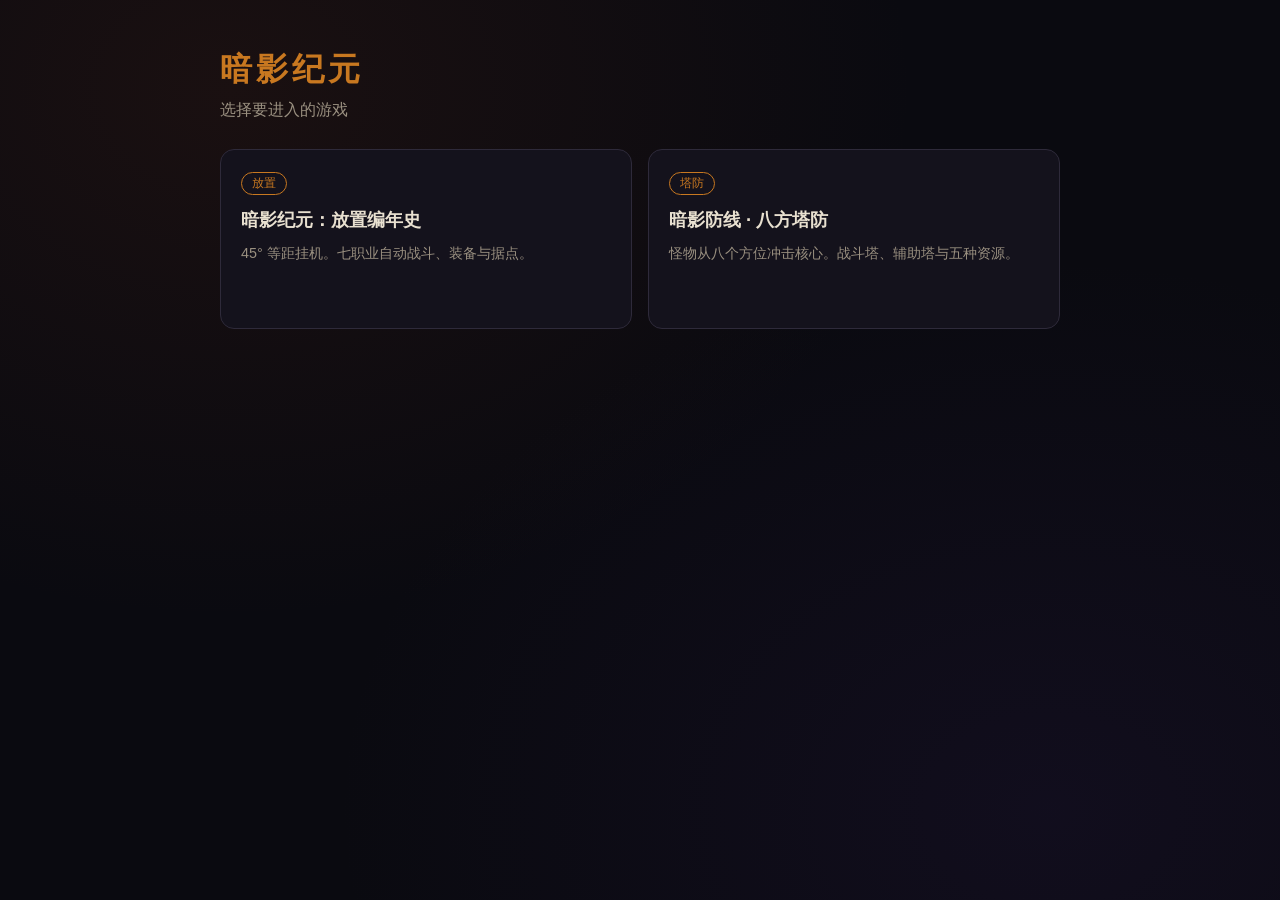
==== commit da5026d9: "Rename the idle RPG folder from 放置RPG to 放置. Tower defense stays in games/塔防/; 放置编年史 is now served f" ====
--- a/index.html
+++ b/index.html
@@ -14,8 +14,8 @@
       <p>选择要进入的游戏</p>
     </header>
     <main class="cards">
-      <a class="card rpg" href="games/放置RPG/">
-        <span class="kind">放置RPG</span>
+      <a class="card rpg" href="games/放置/">
+        <span class="kind">放置</span>
         <h2>暗影纪元：放置编年史</h2>
         <p>45° 等距挂机。七职业自动战斗、装备与据点。</p>
       </a>
